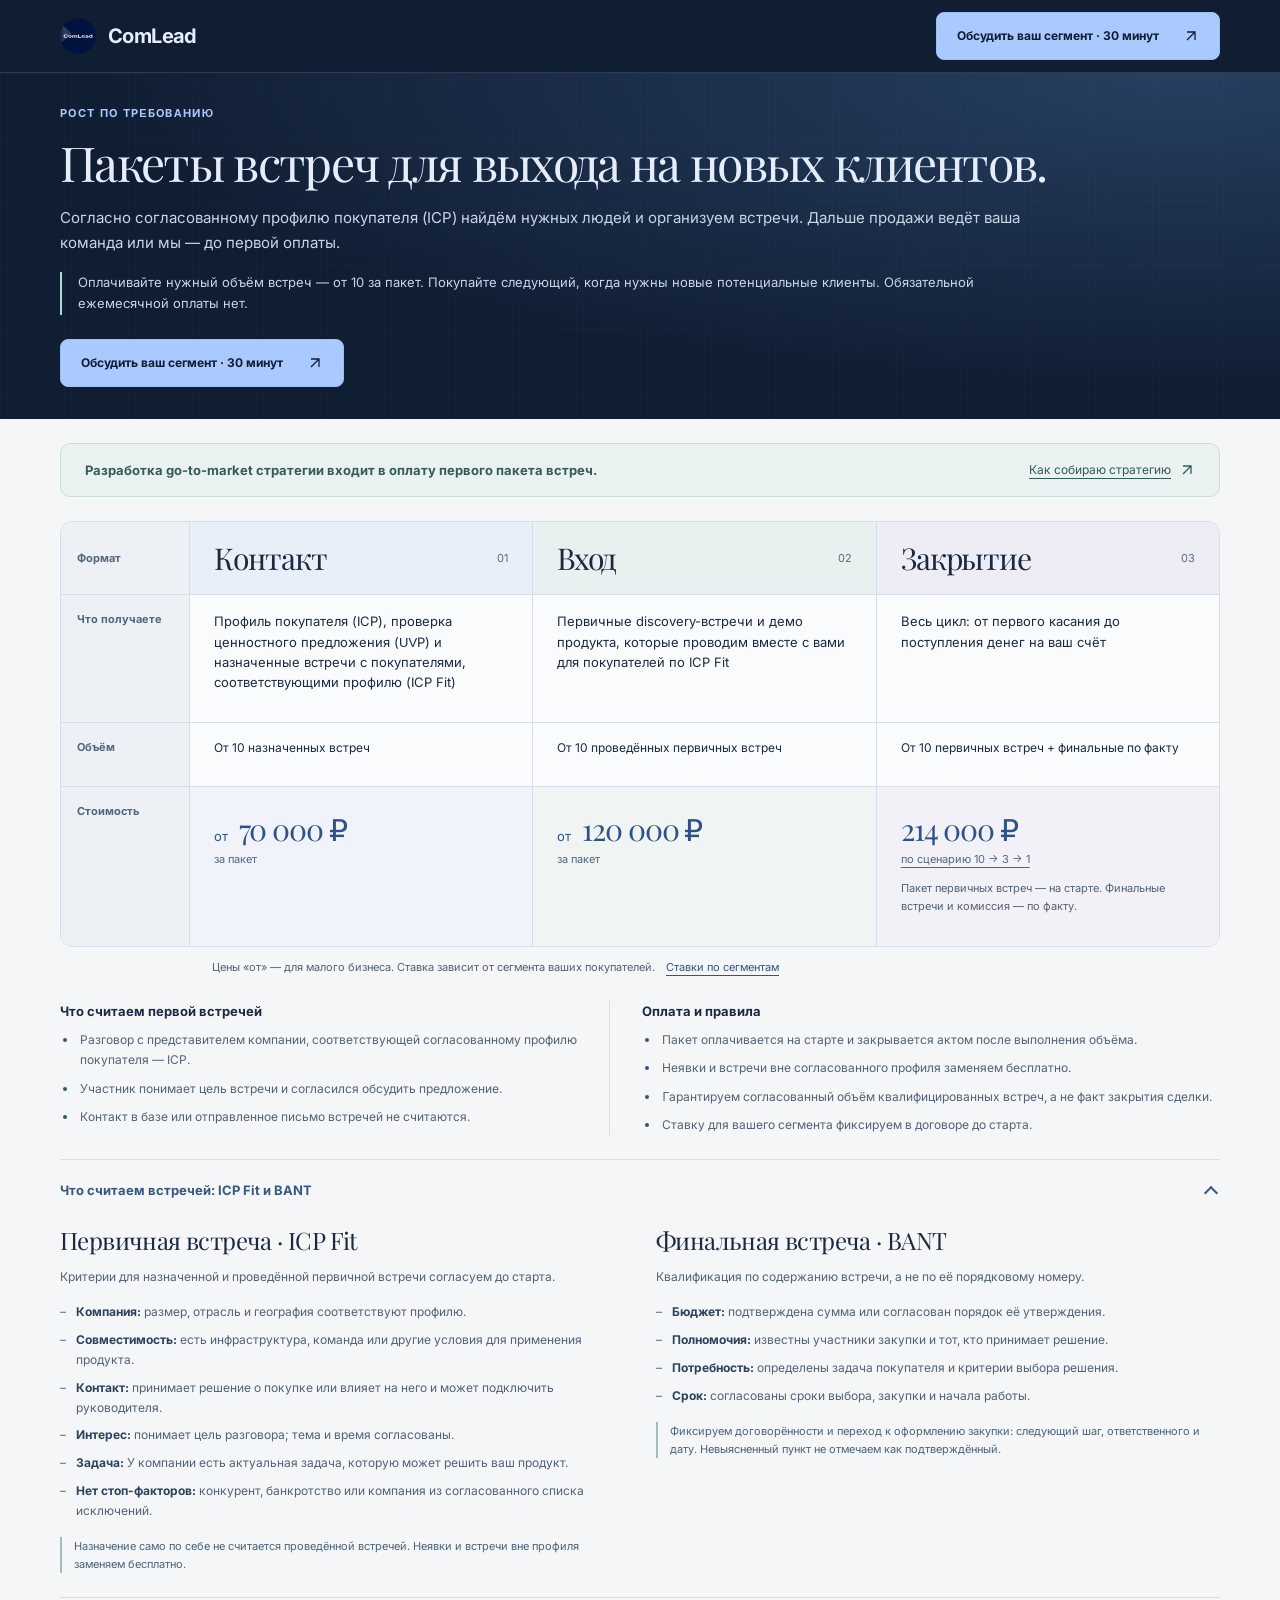
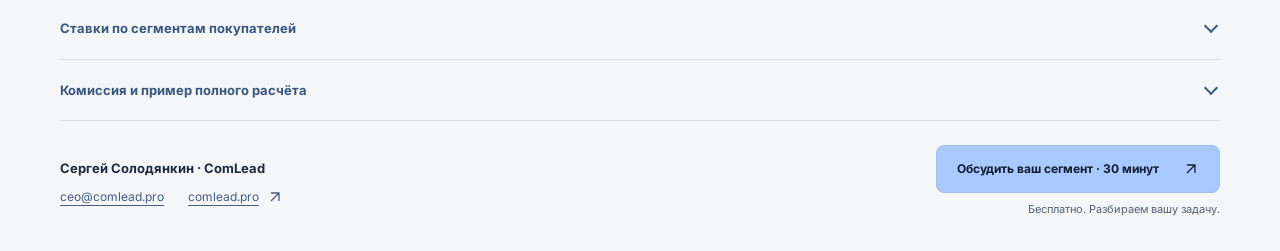
==== Onepager.html @ ab3772bb "Add files via upload" ====
<!doctype html>
<html lang="ru">
<head>
  <meta charset="utf-8">
  <meta name="viewport" content="width=device-width, initial-scale=1">
  <meta name="theme-color" content="#101e33">
  <meta name="description" content="ComLead: пакеты встреч для выхода на новых клиентов. Go-to-market стратегия входит в первый пакет. Контакт, Вход и Закрытие: состав, стоимость и правила работы.">
  <title>ComLead — пакеты встреч для выхода на новых клиентов</title>
  <style>
    @font-face {
  font-family: 'Inter';
  font-style: normal;
  font-weight: 400;
  font-display: swap;
  src: url([data-uri]) format('woff');
}
@font-face {
  font-family: 'Inter';
  font-style: normal;
  font-weight: 700;
  font-display: swap;
  src: url([data-uri]) format('woff');
}
@font-face {
  font-family: 'Playfair Display';
  font-style: normal;
  font-weight: 400;
  font-display: swap;
  src: url([data-uri]) format('woff');
}

    :root {
      --navy: #101e33;
      --ink: #1b2a40;
      --muted: #536276;
      --blue: #aac9ff;
      --accent: #3559a3;
      --teal: #a4dcd2;
      --paper: #f4f6f8;
      --surface: #fafbfd;
      --line: #d5dee9;
      --header-h: 72px;
      --space-1: 4px;
      --space-2: 8px;
      --space-3: 16px;
      --space-4: 24px;
      --space-5: 32px;
      --space-6: 48px;
      --sans: Inter, Arial, sans-serif;
      --serif: 'Playfair Display', Georgia, serif;
    }

    * { box-sizing: border-box; }
    html { scroll-behavior: smooth; }
    body {
      margin: 0;
      background: var(--paper);
      color: var(--ink);
      font: 14px/1.6 var(--sans);
      -webkit-font-smoothing: antialiased;
    }
    h1, h2, h3, p, dl, dd { margin: 0; }
    a { color: inherit; text-underline-offset: 4px; }
    strong { font-weight: 700; }
    img, svg { display: block; max-width: 100%; }
    button, a, summary { -webkit-tap-highlight-color: transparent; }
    [id] { scroll-margin-top: calc(var(--header-h) + var(--space-3)); }
    :is(a, button, summary, [tabindex]):focus-visible {
      outline: 3px solid #5c94ec;
      outline-offset: 5px;
    }
    .wrap { width: min(1160px, calc(100% - 80px)); margin-inline: auto; }
    .sr-only {
      position: absolute;
      width: 1px;
      height: 1px;
      margin: -1px;
      padding: 0;
      overflow: hidden;
      clip: rect(0, 0, 0, 0);
      white-space: nowrap;
      border: 0;
    }
    .skip {
      position: fixed;
      top: 12px;
      left: 12px;
      z-index: 100;
      padding: 12px 16px;
      background: white;
      color: var(--navy);
      transform: translateY(-180%);
    }
    .skip:focus { transform: none; }
    .eyebrow { font-size: 11px; font-weight: 700; letter-spacing: .12em; text-transform: uppercase; }
    .nowrap { white-space: nowrap; }
    .arrow { width: 16px; height: 16px; flex: none; }
    .button {
      display: inline-flex;
      align-items: center;
      justify-content: space-between;
      gap: 24px;
      min-height: 48px;
      padding: 12px 20px;
      background: var(--blue);
      color: var(--navy);
      border: 1px solid #9ebeed;
      border-radius: 8px;
      text-decoration: none;
      font-size: 12px;
      line-height: 1.5;
      font-weight: 700;
      transition: background .2s;
    }
    .button:hover { background: #c5daff; }
    .site-header {
      position: sticky;
      top: 0;
      z-index: 30;
      background: var(--navy);
      border-bottom: 1px solid #ffffff20;
      color: #e5edfb;
    }
    .topbar { min-height: var(--header-h); display: flex; align-items: center; justify-content: space-between; gap: 24px; }
    .brand { display: inline-flex; align-items: center; gap: 12px; text-decoration: none; font-size: 20px; font-weight: 700; letter-spacing: -.03em; }
    .brand img { width: 36px; height: 36px; border-radius: 50%; }
    .header-mobile-link { display: none; }
    .hero {
      position: relative;
      isolation: isolate;
      overflow: hidden;
      padding: 32px 0;
      background: radial-gradient(ellipse at 92% 0, #273f61 0, transparent 65%), var(--navy);
      color: #e5edfb;
    }
    .hero::before {
      content: '';
      position: absolute;
      inset: 0;
      z-index: -1;
      background-image: linear-gradient(#ffffff04 1px, transparent 1px), linear-gradient(90deg, #ffffff04 1px, transparent 1px);
      background-size: 64px 64px;
      pointer-events: none;
    }
    .hero .eyebrow { color: var(--blue); margin-bottom: 12px; }
    h1 { font: 400 clamp(28px, 4vw, 48px)/1.16 var(--serif); letter-spacing: -.035em; }
    .hero-lead { max-width: 1000px; margin-top: 16px; color: #c8d5e8; font-size: 15px; line-height: 1.65; }
    .hero-terms { max-width: 1000px; margin-top: 16px; padding-left: 16px; border-left: 2px solid var(--teal); color: #c8d5e8; font-size: 13px; line-height: 1.65; }
    .hero-actions { margin-top: 24px; }
    main { padding-top: 24px; }
    .strategy-strip {
      display: flex;
      justify-content: space-between;
      align-items: center;
      gap: 16px 24px;
      padding: 16px 24px;
      background: #e9f2f0;
      border: 1px solid #ccdedb;
      border-radius: 10px;
      color: #345b58;
    }
    .strategy-strip p { font-size: 13px; }
    .strategy-link { display: inline-flex; align-items: center; gap: 8px; font-size: 12px; white-space: nowrap; }
    .comparison {
      display: grid;
      grid-template-columns: 128px repeat(3, minmax(0, 1fr));
      margin-top: 24px;
      border: 1px solid var(--line);
      border-radius: 12px;
      overflow: hidden;
      background: var(--surface);
    }
    .labels, .plan { display: grid; grid-template-rows: 72px auto; min-width: 0; }
    .labels { background: #edf1f6; grid-template-rows: 72px 128px 64px 160px; }
    .label-cell { display: flex; align-items: flex-start; padding: 16px; font-size: 11px; font-weight: 700; color: #53667e; }
    .label-cell:first-child { align-items: center; }
    .label-cell + .label-cell { border-top: 1px solid var(--line); }
    .plan { border-left: 1px solid var(--line); }
    .plan-head { display: flex; align-items: center; justify-content: space-between; gap: 12px; padding: 16px 24px; background: #e9eff8; }
    .plan-entry .plan-head { background: #e9f1f0; }
    .plan-close .plan-head { background: #eeecf5; }
    .plan-head h2 { font: 400 30px/1.2 var(--serif); letter-spacing: -.035em; }
    .plan-number { font-size: 11px; color: #586b85; }
    .plan-fields { display: grid; grid-template-rows: 128px 64px 160px; }
    .plan-field { padding: 16px 24px; border-top: 1px solid var(--line); font-size: 13px; line-height: 1.55; }
    .field-label { position: absolute; width: 1px; height: 1px; overflow: hidden; clip: rect(0, 0, 0, 0); }
    .volume { font-size: 12px; }
    .plan-price { display: flex; flex-direction: column; justify-content: flex-start; padding-top: 24px; background: #f0f4fa; }
    .plan-entry .plan-price { background: #f0f5f4; }
    .plan-close .plan-price { background: #f3f1f8; }
    .price { display: inline-flex; align-items: baseline; gap: .35em; white-space: nowrap; font: 400 30px/1.2 var(--serif); font-variant-numeric: tabular-nums; letter-spacing: -.035em; color: #2f5286; }
    .price__from { font: 400 13px/1.5 var(--sans); letter-spacing: 0; }
    .price-caption { display: block; font-size: 11px; color: #53667e; margin-top: 4px; }
    .price-terms { margin-top: 12px; font-size: 11px; line-height: 1.55; color: var(--muted); }
    .cost-formula { font-size: 12px; line-height: 1.6; }
    .cost-formula strong { color: #344f78; white-space: nowrap; }
    .price-note { margin: 12px 0 0 152px; font-size: 11px; color: var(--muted); }
    .price-note a { display: inline-block; margin-left: 8px; color: #35557f; }
    .rules { display: grid; grid-template-columns: 1fr 1.18fr; gap: 32px; margin-block: 24px; }
    .rules h2 { font-size: 13px; font-weight: 700; margin-bottom: 8px; }
    .rules p { font-size: 12px; line-height: 1.7; color: var(--muted); }
    .rules ul { margin: 0; padding-left: 18px; list-style-type: disc; }
    .rules li { padding-left: 2px; font-size: 12px; line-height: 1.7; color: var(--muted); }
    .rules li + li { margin-top: 8px; }
    .rules li::marker { color: #35557f; }
    .rules strong { font-weight: 400; color: #283e59; }
    .rules article + article { padding-left: 32px; border-left: 1px solid var(--line); }
    .detail-group { border-top: 1px solid var(--line); }
    .details { border-bottom: 1px solid var(--line); }
    .details > summary { list-style: none; display: flex; justify-content: space-between; align-items: center; gap: 24px; padding: 20px 0; cursor: pointer; font-size: 13px; font-weight: 700; color: #36577f; }
    .details > summary::-webkit-details-marker { display: none; }
    .chevron { width: 10px; height: 10px; margin: 0 4px 5px; border-right: 2px solid currentColor; border-bottom: 2px solid currentColor; transform: rotate(45deg); flex: none; transition: transform .2s; }
    .details[open] .chevron { transform: rotate(225deg); margin-bottom: -5px; }
    .details-body { padding: 4px 0 24px; }
    .criteria { display: grid; grid-template-columns: 1fr 1fr; gap: 32px; }
    .detail-title { font: 400 24px/1.25 var(--serif); letter-spacing: -.025em; margin-bottom: 12px; }
    .detail-sub { font-size: 12px; color: var(--muted); margin-bottom: 16px; }
    .criteria ul { margin: 0; padding: 0; list-style: none; }
    .criteria li { position: relative; padding-left: 16px; margin-top: 8px; font-size: 12px; line-height: 1.65; color: var(--muted); }
    .criteria li::before { content: '–'; position: absolute; left: 0; color: #526c8c; }
    .criteria li strong { color: #2c425e; }
    .criteria-note { border-left: 2px solid #9dbfbb; padding-left: 12px; margin-top: 16px; font-size: 11px; line-height: 1.65; color: #4b637a; }
    .rates-wrap { overflow: hidden; border: 1px solid var(--line); border-radius: 10px; }
    .rates { border-collapse: collapse; width: 100%; text-align: left; font-size: 13px; font-variant-numeric: tabular-nums; }
    .rates th, .rates td { padding: 16px; border-bottom: 1px solid var(--line); }
    .rates thead th { background: #eaf0f7; color: #405b7b; font-size: 12px; }
    .rates th[scope="row"] { font-weight: 700; }
    .rates td, .rates thead th:not(:first-child) { text-align: right; white-space: nowrap; }
    .rates tr:last-child :is(th, td) { border-bottom: 0; }
    .rates tbody tr:nth-child(even) { background: #edf2f7; }
    .rates small { display: block; font-size: 11px; color: var(--muted); font-weight: 400; margin-top: 4px; }
    .rate-label { display: none; }
    .billing-note { max-width: 88ch; font-size: 12px; color: var(--muted); margin-top: 16px; }
    .billing-note p + p { margin-top: 8px; }
    .commission-copy { font-size: 13px; color: var(--muted); max-width: 78ch; }
    .commission-copy p + p { margin-top: 8px; }
    .calculation { max-width: 800px; margin-top: 24px; padding: 24px; border: 1px solid var(--line); border-radius: 12px; background: #eaf0f7; }
    .calculation h3 { font-size: 13px; font-weight: 700; }
    .scenario-flow { margin-top: 12px; font: 400 30px/1.3 var(--serif); letter-spacing: .02em; color: #35557f; font-variant-numeric: tabular-nums; }
    .scenario-description { font-size: 11px; color: #53667e; margin-top: 4px; }
    .calc { border-collapse: collapse; width: 100%; margin-top: 16px; font-size: 13px; font-variant-numeric: tabular-nums; }
    .calc th, .calc td { padding: 12px 0; border-bottom: 1px solid #cdd8e7; }
    .calc th { text-align: left; font-weight: 400; }
    .calc td { text-align: right; padding-left: 16px; white-space: nowrap; }
    .calc tfoot :is(th, td) { border-bottom: 0; border-top: 2px solid #aebfd5; padding-top: 16px; font-weight: 700; color: #2e4f7a; }
    .calc tfoot td { font-family: var(--serif); font-size: 26px; font-weight: 400; }
    .scenario-note { margin-top: 12px; font-size: 11px; color: #53667e; }
    .scenario-summary { margin-top: 20px; padding-top: 16px; border-top: 2px solid #aebfd5; }
    .scenario-summary h4 { margin: 0 0 16px; font-size: 11px; font-weight: 700; text-transform: uppercase; letter-spacing: .08em; color: #53667e; }
    .scenario-totals { display: grid; grid-template-columns: 1fr 1fr; gap: 24px; }
    .scenario-metric dt { font-size: 12px; color: #344f6d; }
    .scenario-metric dd { margin-top: 8px; font: 400 36px/1.2 var(--serif); font-variant-numeric: tabular-nums; letter-spacing: -.025em; white-space: nowrap; color: #2e4f7a; }
    .scenario-metric--revenue dd { color: #2d6260; }
    .contact { display: flex; justify-content: space-between; align-items: center; gap: 24px; margin-top: 24px; padding-bottom: 32px; }
    .contact-person { font-size: 13px; }
    .contact-person strong { display: block; margin-bottom: 8px; }
    .contact-links { display: flex; flex-wrap: wrap; gap: 8px 24px; font-size: 12px; color: #445f80; }
    .contact-links a { display: inline-flex; align-items: center; gap: 8px; }
    .contact-note { font-size: 11px; color: var(--muted); margin-top: 8px; text-align: right; }
    .sticky-cta { display: none; }

    @media (min-width: 1500px) {
      .wrap { width: min(1240px, calc(100% - 96px)); }
      h1 { font-size: 52px; }
      .hero-lead { font-size: 16px; }
      .plan-field { font-size: 14px; }
      .volume, .cost-formula { font-size: 13px; }
      .rules p, .rules li, .criteria li { font-size: 13px; }
    }
    @media (max-width: 1050px) {
      .wrap { width: calc(100% - 48px); }
      .comparison { grid-template-columns: 104px repeat(3, minmax(0, 1fr)); }
      .labels { grid-template-rows: 72px 160px 80px 176px; }
      .plan-fields { grid-template-rows: 160px 80px 176px; }
      .plan-field, .plan-head { padding-inline: 16px; }
      .price { font-size: 27px; }
      .price-note { margin-left: 120px; }
      .strategy-strip { padding-inline: 16px; }
    }
    @media (min-width: 768px) and (max-width: 850px) {
      .labels { grid-template-rows: 72px 192px 80px 184px; }
      .plan-fields { grid-template-rows: 192px 80px 184px; }
    }
    @media (max-width: 767px) {
      :root { --header-h: 64px; }
      body { padding-bottom: calc(88px + env(safe-area-inset-bottom)); }
      .wrap { width: calc(100% - 32px); }
      .header-cta { display: none; }
      .header-mobile-link { display: inline-block; font-size: 12px; color: #d8e5fa; }
      .brand { font-size: 18px; gap: 8px; }
      .brand img { width: 32px; height: 32px; }
      .hero { padding-block: 24px; }
      .hero .eyebrow { font-size: 10px; }
      h1 { font-size: clamp(28px, 6vw, 42px); }
      .hero-lead { font-size: 14px; line-height: 1.65; }
      .button { padding: 12px 16px; gap: 16px; font-size: 12px; }
      .hero-actions .button { width: 100%; max-width: 360px; }
      main { padding-top: 16px; }
      .strategy-strip { display: block; padding: 16px; }
      .strategy-strip p { font-size: 13px; }
      .strategy-link { margin-top: 8px; }
      .comparison { grid-template-columns: 1fr; gap: 16px; margin-top: 16px; border: 0; overflow: visible; background: transparent; }
      .labels { display: none; }
      .plan { display: block; border: 1px solid var(--line); border-radius: 12px; overflow: hidden; background: var(--surface); }
      .plan-head { padding: 16px 20px; }
      .plan-head h2 { font-size: 30px; }
      .plan-fields { display: block; }
      .plan-field { padding: 16px 20px; font-size: 14px; }
      .field-label { position: static; width: auto; height: auto; overflow: visible; clip: auto; display: block; margin-bottom: 8px; font-size: 10px; font-weight: 700; text-transform: uppercase; letter-spacing: .1em; color: #53667e; }
      .volume { display: grid; grid-template-columns: auto 1fr; align-items: baseline; gap: 16px; font-size: 13px; }
      .volume .field-label { margin: 0; }
      .volume dd { text-align: right; }
      .price { font-size: 34px; }
      .price-caption { font-size: 12px; }
      .price-terms { font-size: 12px; }
      .cost-formula { font-size: 14px; }
      .price-note { margin: 12px 0 0; font-size: 11px; }
      .price-note a { margin: 4px 0 0; }
      .rules { grid-template-columns: 1fr; gap: 24px; }
      .rules article + article { padding: 0; border: 0; }
      .rules p, .rules li { font-size: 13px; }
      .details > summary { padding-block: 20px; font-size: 13px; gap: 16px; }
      .criteria { grid-template-columns: 1fr; gap: 24px; }
      .criteria li { font-size: 13px; }
      .criteria-note { font-size: 12px; }
      .rates-wrap { border: 0; border-radius: 0; overflow: visible; }
      .rates, .rates tbody { display: block; }
      .rates thead { position: absolute; width: 1px; height: 1px; overflow: hidden; clip: rect(0, 0, 0, 0); }
      .rates tbody { display: grid; gap: 16px; }
      .rates tbody tr { display: block; border: 1px solid var(--line); border-radius: 10px; overflow: hidden; background: var(--surface); }
      .rates th[scope="row"] { display: block; text-align: left; padding: 16px; background: #eaf0f7; }
      .rates td { display: flex; justify-content: space-between; align-items: baseline; gap: 16px; padding: 12px 16px; text-align: right; }
      .rates tbody tr:nth-child(even) { background: var(--surface); }
      .rates tbody tr :is(th, td) { border-bottom: 1px solid var(--line); }
      .rates tbody tr td:last-child { border-bottom: 0; }
      .rate-label { display: inline; color: #53667e; font-size: 12px; white-space: normal; text-align: left; }
      .billing-note, .commission-copy { font-size: 13px; }
      .calculation { padding: 16px; margin-top: 16px; }
      .calc { font-size: 11px; }
      .calc td { padding-left: 8px; }
      .calc tfoot td { font-size: 22px; }
      .calc tfoot th { font-size: 11px; }
      .scenario-totals { gap: 16px; }
      .scenario-metric dd { font-size: 30px; }
      .contact { flex-direction: column-reverse; align-items: stretch; gap: 24px; margin-top: 24px; padding-bottom: 24px; }
      .contact .button { width: 100%; }
      .contact-note { text-align: left; }
      .sticky-cta { display: block; position: fixed; left: 0; right: 0; bottom: 0; z-index: 40; padding: 12px 16px calc(12px + env(safe-area-inset-bottom)); background: #f4f6f8; border-top: 1px solid var(--line); box-shadow: 0 -4px 20px #101e3310; }
      .sticky-cta .button { width: 100%; min-height: 48px; }
    }
    @media (max-width: 480px) {
      .scenario-totals { grid-template-columns: 1fr; }
      .scenario-metric { display: flex; justify-content: space-between; align-items: center; gap: 16px; }
      .scenario-metric dt { max-width: 130px; font-size: 11px; }
      .scenario-metric dd { margin-top: 0; font-size: 28px; }
    }
    @media (prefers-reduced-motion: reduce) {
      html { scroll-behavior: auto; }
      *, *::before, *::after { transition: none !important; animation: none !important; }
    }

    @page { size: A4; margin: 12mm; }
    @media print {
      :root { --header-h: 0px; }
      html, body { background: white; color: #111; }
      body { padding: 0; font-size: 10pt; print-color-adjust: exact; -webkit-print-color-adjust: exact; }
      .wrap { width: 100%; }
      .site-header, .sticky-cta, .skip, .hero-actions, .chevron { display: none !important; }
      .hero { padding: 0 0 16px; background: white; color: #111; }
      .hero::before { display: none; }
      .hero .eyebrow { color: #35557f; font-size: 8pt; margin-bottom: 8px; }
      h1 { font-size: 26pt; }
      .hero-lead { font-size: 10pt; line-height: 1.5; color: #333; margin-top: 12px; }
      .hero-terms { font-size: 9pt; color: #333; margin-top: 12px; }
      main { padding-top: 0; }
      .strategy-strip { display: block; padding: 12px 16px; }
      .strategy-strip p { font-size: 10pt; }
      .strategy-link { margin-top: 4px; font-size: 8pt; white-space: normal; }
      .comparison { grid-template-columns: 80px repeat(3, minmax(0, 1fr)); gap: 0; border: 1px solid var(--line); border-radius: 8px; overflow: hidden; margin-top: 16px; }
      .labels { display: grid; grid-template-rows: 54px 160px 64px 144px; }
      .label-cell { padding: 12px 8px; font-size: 8pt; }
      .plan { display: grid; grid-template-rows: 54px auto; border: 0; border-left: 1px solid var(--line); border-radius: 0; }
      .plan-head { padding: 12px; }
      .plan-head h2 { font-size: 20pt; }
      .plan-number { font-size: 8pt; }
      .plan-fields { display: grid; grid-template-rows: 160px 64px 144px; }
      .plan-field { display: block; padding: 12px; font-size: 9pt; line-height: 1.5; }
      .field-label { position: absolute; width: 1px; height: 1px; clip: rect(0, 0, 0, 0); overflow: hidden; }
      .volume { font-size: 8pt; }
      .volume dd { text-align: left; }
      .price { font-size: 23pt; gap: .2em; }
      .price__from { font-size: 9pt; }
      .price-caption { font-size: 8pt; }
      .price-terms { font-size: 8pt; margin-top: 8px; }
      .cost-formula { font-size: 8pt; }
      .price-note { font-size: 8pt; margin: 8px 0 0; }
      .price-note a { display: none; }
      .rules { display: grid; grid-template-columns: 1fr 1.18fr; gap: 24px; margin-block: 20px; }
      .rules h2 { font-size: 10pt; }
      .rules p, .rules li { font-size: 9pt; line-height: 1.5; }
      .rules li + li { margin-top: 4px; }
      .rules article + article { padding-left: 24px; border-left: 1px solid var(--line); }
      .detail-group { break-before: page; border-top: 0; }
      .details { border-bottom: 1px solid var(--line); break-inside: avoid; }
      .details > summary { display: block; padding: 12px 0; font-size: 11pt; color: #111; }
      details > *:not(summary) { display: block !important; }
      details::details-content { content-visibility: visible !important; }
      .details-body { padding: 0 0 12px; }
      .criteria { display: grid; grid-template-columns: 1fr 1fr; gap: 24px; }
      .detail-title { font-size: 16pt; margin-bottom: 8px; }
      .detail-sub { font-size: 8pt; margin-bottom: 8px; }
      .criteria li { font-size: 8pt; line-height: 1.5; margin-top: 4px; }
      .criteria-note { font-size: 8pt; line-height: 1.5; margin-top: 8px; }
      .rates-wrap { border: 1px solid var(--line); border-radius: 0; }
      .rates { display: table; font-size: 9pt; }
      .rates thead { display: table-header-group; position: static; width: auto; height: auto; overflow: visible; clip: auto; }
      .rates tbody { display: table-row-group; }
      .rates tbody tr { display: table-row; border: 0; }
      .rates th, .rates td, .rates th[scope="row"] { display: table-cell; padding: 8px; border-bottom: 1px solid var(--line); }
      .rates thead th { font-size: 8pt; }
      .rates small { font-size: 8pt; margin-top: 0; }
      .rates tbody tr td:last-child { border-bottom: 1px solid var(--line); }
      .rate-label { display: none; }
      .billing-note { font-size: 8pt; line-height: 1.5; margin-top: 8px; }
      .commission-copy { font-size: 9pt; line-height: 1.5; }
      .calculation { margin-top: 12px; padding: 12px 16px; max-width: none; }
      .calculation h3 { font-size: 9pt; }
      .scenario-flow { font-size: 19pt; margin-top: 8px; }
      .scenario-description, .scenario-note { font-size: 8pt; }
      .calc { margin-top: 8px; font-size: 9pt; }
      .calc th, .calc td { padding-block: 6px; }
      .calc tfoot th { font-size: 9pt; }
      .calc tfoot td { font-size: 19pt; }
      .calc tfoot :is(th, td) { padding-top: 8px; }
      .scenario-note { margin-top: 8px; }
      .scenario-summary { margin-top: 12px; padding-top: 12px; }
      .scenario-summary h4 { margin-bottom: 12px; font-size: 8pt; }
      .scenario-totals { display: grid; grid-template-columns: 1fr 1fr; gap: 24px; }
      .scenario-metric { display: block; }
      .scenario-metric dt { font-size: 9pt; max-width: none; }
      .scenario-metric dd { margin-top: 4px; font-size: 23pt; }
      .contact { display: flex; flex-direction: row; align-items: center; gap: 24px; margin-top: 16px; padding-bottom: 0; }
      .contact-person, .contact-links { font-size: 8pt; }
      .contact-links { gap: 4px 12px; }
      .contact .button { display: block; width: auto; padding: 0; border: 0; background: transparent; font-size: 9pt; }
      .contact-note { font-size: 8pt; text-align: left; }
      a[target="_blank"]::after { content: ' (' attr(href) ')'; font: 400 8pt/1.4 var(--sans); overflow-wrap: anywhere; }
      .external-icon { display: none; }
      .plan, .strategy-strip, .rules, .criteria, .rates tr, .calculation, .contact { break-inside: avoid; }
    }
  </style>
</head>
<body id="top">
  <a class="skip" href="#formats">К форматам работы</a>
  <header class="site-header">
    <div class="wrap topbar">
      <a class="brand" href="#top" aria-label="ComLead — в начало страницы">
        <img src="[data-uri]" width="36" height="36" alt="">
        ComLead
      </a>
      <a class="button header-cta" href="https://calink.ru/ComLead/30min" target="_blank" rel="noopener noreferrer">
        Обсудить ваш сегмент · 30&nbsp;минут
        <svg class="arrow external-icon" viewBox="0 0 20 20" fill="none" stroke="currentColor" stroke-width="1.6" aria-hidden="true" focusable="false"><path d="M5 15 15 5M5 5h10v10"/></svg>
        <span class="sr-only">, откроется в новой вкладке</span>
      </a>
      <a class="header-mobile-link" href="#formats">Форматы</a>
    </div>
  </header>

  <section class="hero" aria-labelledby="page-title">
    <div class="wrap">
      <p class="eyebrow">Рост по требованию</p>
      <h1 id="page-title">Пакеты встреч для выхода <span class="nowrap">на новых клиентов.</span></h1>
      <p class="hero-lead">Согласно согласованному профилю покупателя (ICP) найдём нужных людей и организуем встречи. Дальше продажи ведёт ваша команда или мы — до первой оплаты.</p>
      <p class="hero-terms">Оплачивайте нужный объём встреч — от 10 за пакет. Покупайте следующий, когда нужны новые потенциальные клиенты. Обязательной ежемесячной оплаты нет.</p>
      <div class="hero-actions">
        <a class="button" href="https://calink.ru/ComLead/30min" target="_blank" rel="noopener noreferrer">
          Обсудить ваш сегмент · 30&nbsp;минут
          <svg class="arrow external-icon" viewBox="0 0 20 20" fill="none" stroke="currentColor" stroke-width="1.6" aria-hidden="true" focusable="false"><path d="M5 15 15 5M5 5h10v10"/></svg>
          <span class="sr-only">, откроется в новой вкладке</span>
        </a>
      </div>
    </div>
  </section>

  <main class="wrap">
    <aside class="strategy-strip" aria-label="Стратегия включена">
      <p><strong>Разработка go-to-market стратегии входит в оплату первого пакета встреч.</strong></p>
      <a class="strategy-link" href="https://comlead.pro/#strategy-method" target="_blank" rel="noopener noreferrer">
        Как собираю стратегию
        <svg class="arrow external-icon" viewBox="0 0 20 20" fill="none" stroke="currentColor" stroke-width="1.6" aria-hidden="true" focusable="false"><path d="M5 15 15 5M5 5h10v10"/></svg>
        <span class="sr-only">, откроется в новой вкладке</span>
      </a>
    </aside>

    <section class="comparison" id="formats" tabindex="-1" aria-label="Сравнение форматов работы">
      <div class="labels" aria-hidden="true">
        <div class="label-cell">Формат</div>
        <div class="label-cell">Что получаете</div>
        <div class="label-cell">Объём</div>
        <div class="label-cell">Стоимость</div>
      </div>
      <article class="plan" aria-labelledby="contact-plan">
        <div class="plan-head"><h2 id="contact-plan">Контакт</h2> <span class="plan-number" aria-hidden="true">01</span></div>
        <dl class="plan-fields">
          <div class="plan-field"><dt class="field-label">Что получаете</dt> <dd>Профиль покупателя (ICP), проверка ценностного предложения (UVP) и назначенные встречи с покупателями, соответствующими профилю (ICP Fit)</dd></div>
          <div class="plan-field volume"><dt class="field-label">Объём</dt> <dd>От 10&nbsp;назначенных встреч</dd></div>
          <div class="plan-field plan-price"><dt class="field-label">Стоимость</dt> <dd><span class="price"><span class="price__from">от</span> <span>70&nbsp;000&nbsp;₽</span></span> <span class="price-caption">за пакет</span></dd></div>
        </dl>
      </article>
      <article class="plan plan-entry" aria-labelledby="entry-plan">
        <div class="plan-head"><h2 id="entry-plan">Вход</h2> <span class="plan-number" aria-hidden="true">02</span></div>
        <dl class="plan-fields">
          <div class="plan-field"><dt class="field-label">Что получаете</dt> <dd>Первичные discovery-встречи и демо продукта, которые проводим вместе с вами для покупателей по ICP Fit</dd></div>
          <div class="plan-field volume"><dt class="field-label">Объём</dt> <dd>От 10&nbsp;проведённых первичных встреч</dd></div>
          <div class="plan-field plan-price"><dt class="field-label">Стоимость</dt> <dd><span class="price"><span class="price__from">от</span> <span>120&nbsp;000&nbsp;₽</span></span> <span class="price-caption">за пакет</span></dd></div>
        </dl>
      </article>
      <article class="plan plan-close" aria-labelledby="close-plan">
        <div class="plan-head"><h2 id="close-plan">Закрытие</h2> <span class="plan-number" aria-hidden="true">03</span></div>
        <dl class="plan-fields">
          <div class="plan-field"><dt class="field-label">Что получаете</dt> <dd>Весь цикл: от первого касания до поступления денег на ваш счёт</dd></div>
          <div class="plan-field volume"><dt class="field-label">Объём</dt> <dd>От 10&nbsp;первичных встреч + финальные по факту</dd></div>
          <div class="plan-field plan-price"><dt class="field-label">Стоимость</dt> <dd><span class="price">214&nbsp;000&nbsp;₽</span> <a class="price-caption" href="#commission">по сценарию 10 → 3 → 1</a><p class="price-terms">Пакет первичных встреч — на старте. Финальные встречи и комиссия — по факту.</p></dd></div>
        </dl>
      </article>
    </section>
    <p class="price-note">Цены «от» — для малого бизнеса. Ставка зависит от сегмента ваших покупателей. <a href="#rates">Ставки по сегментам</a></p>

    <div class="rules">
      <article>
        <h2>Что считаем первой встречей</h2>
        <ul>
          <li>Разговор с представителем компании, соответствующей согласованному профилю покупателя — ICP.</li>
          <li>Участник понимает цель встречи и согласился обсудить предложение.</li>
          <li>Контакт в базе или отправленное письмо встречей не считаются.</li>
        </ul>
      </article>
      <article>
        <h2>Оплата и правила</h2>
        <ul>
          <li>Пакет оплачивается на старте и закрывается актом после выполнения объёма.</li>
          <li>Неявки и встречи вне согласованного профиля заменяем бесплатно.</li>
          <li>Гарантируем согласованный объём квалифицированных встреч, а не факт закрытия сделки.</li>
          <li>Ставку для вашего сегмента фиксируем в договоре до старта.</li>
        </ul>
      </article>
    </div>

    <div class="detail-group">
      <details class="details" id="criteria" open>
        <summary>Что считаем встречей: ICP Fit и BANT <span class="chevron" aria-hidden="true"></span></summary>
        <div class="details-body">
          <div class="criteria">
            <section aria-labelledby="icp-heading">
              <h2 class="detail-title" id="icp-heading">Первичная встреча · ICP Fit</h2>
              <p class="detail-sub">Критерии для назначенной и проведённой первичной встречи согласуем до старта.</p>
              <ul>
                <li><strong>Компания:</strong> размер, отрасль и география соответствуют профилю.</li>
                <li><strong>Совместимость:</strong> есть инфраструктура, команда или другие условия для применения продукта.</li>
                <li><strong>Контакт:</strong> принимает решение о покупке или влияет на него и может подключить руководителя.</li>
                <li><strong>Интерес:</strong> понимает цель разговора; тема и время согласованы.</li>
                <li><strong>Задача:</strong> У компании есть актуальная задача, которую может решить ваш продукт.</li>
                <li><strong>Нет стоп-факторов:</strong> конкурент, банкротство или компания из согласованного списка исключений.</li>
              </ul>
              <p class="criteria-note">Назначение само по себе не считается проведённой встречей. Неявки и встречи вне профиля заменяем бесплатно.</p>
            </section>
            <section aria-labelledby="bant-heading">
              <h2 class="detail-title" id="bant-heading">Финальная встреча · BANT</h2>
              <p class="detail-sub">Квалификация по содержанию встречи, а не по её порядковому номеру.</p>
              <ul>
                <li><strong>Бюджет:</strong> подтверждена сумма или согласован порядок её утверждения.</li>
                <li><strong>Полномочия:</strong> известны участники закупки и тот, кто принимает решение.</li>
                <li><strong>Потребность:</strong> определены задача покупателя и критерии выбора решения.</li>
                <li><strong>Срок:</strong> согласованы сроки выбора, закупки и начала работы.</li>
              </ul>
              <p class="criteria-note">Фиксируем договорённости и переход к оформлению закупки: следующий шаг, ответственного и дату. Невыясненный пункт не отмечаем как подтверждённый.</p>
            </section>
          </div>
        </div>
      </details>

      <details class="details" id="rates">
        <summary>Ставки по сегментам покупателей <span class="chevron" aria-hidden="true"></span></summary>
        <div class="details-body">
          <p class="detail-sub">Сегмент — годовая выручка компаний, которым вы продаёте. Все ставки указаны за одну встречу.</p>
          <div class="rates-wrap">
            <table class="rates">
              <caption class="sr-only">Стоимость одной встречи по сегментам покупателей</caption>
              <thead><tr><th scope="col">Кому продаёте</th><th scope="col">Назначенная</th><th scope="col">Проведённая</th><th scope="col">Финальная · BANT</th></tr></thead>
              <tbody>
                <tr><th scope="row">Малый бизнес <small>До 300&nbsp;млн&nbsp;₽</small></th><td><span class="rate-label" aria-hidden="true">Назначенная</span> <span>7&nbsp;000&nbsp;₽</span></td><td><span class="rate-label" aria-hidden="true">Проведённая</span> <span>12&nbsp;000&nbsp;₽</span></td><td><span class="rate-label" aria-hidden="true">Финальная · BANT</span> <span>18&nbsp;000&nbsp;₽</span></td></tr>
                <tr><th scope="row">Средний бизнес <small>300&nbsp;млн – 3&nbsp;млрд&nbsp;₽</small></th><td><span class="rate-label" aria-hidden="true">Назначенная</span> <span>10&nbsp;000&nbsp;₽</span></td><td><span class="rate-label" aria-hidden="true">Проведённая</span> <span>17&nbsp;000&nbsp;₽</span></td><td><span class="rate-label" aria-hidden="true">Финальная · BANT</span> <span>27&nbsp;000&nbsp;₽</span></td></tr>
                <tr><th scope="row">Крупный бизнес <small>3–30&nbsp;млрд&nbsp;₽</small></th><td><span class="rate-label" aria-hidden="true">Назначенная</span> <span>14&nbsp;000&nbsp;₽</span></td><td><span class="rate-label" aria-hidden="true">Проведённая</span> <span>24&nbsp;000&nbsp;₽</span></td><td><span class="rate-label" aria-hidden="true">Финальная · BANT</span> <span>41&nbsp;000&nbsp;₽</span></td></tr>
                <tr><th scope="row">Enterprise <small>От 30&nbsp;млрд&nbsp;₽ / РБК-500</small></th><td><span class="rate-label" aria-hidden="true">Назначенная</span> <span>20&nbsp;000&nbsp;₽</span></td><td><span class="rate-label" aria-hidden="true">Проведённая</span> <span>34&nbsp;000&nbsp;₽</span></td><td><span class="rate-label" aria-hidden="true">Финальная · BANT</span> <span>61&nbsp;000&nbsp;₽</span></td></tr>
              </tbody>
            </table>
          </div>
          <div class="billing-note">
            <p>Назначение уже включено в стоимость проведённой первичной встречи — эти ставки не складываются. Объём покупаете пакетами по 10&nbsp;встреч: 10, 20, 30…</p>
            <p>В формате «Закрытие» первичные встречи оплачиваете пакетом на старте. Финальные встречи и комиссию — отдельно, по факту.</p>
          </div>
        </div>
      </details>

      <details class="details" id="commission">
        <summary>Комиссия и пример полного расчёта <span class="chevron" aria-hidden="true"></span></summary>
        <div class="details-body">
          <div class="commission-copy">
            <p><strong>Комиссия — только с первой оплаты.</strong> 40&nbsp;000&nbsp;₽ с одной первой оплаты или 1,5% от неё, если эта сумма выше. Повторные платежи не входят в расчёт комиссии.</p>
            <p>Например, с первого чека 500&nbsp;000&nbsp;₽ комиссия — 40&nbsp;000&nbsp;₽; с чека 3&nbsp;000&nbsp;000&nbsp;₽ — 45&nbsp;000&nbsp;₽.</p>
          </div>
          <section class="calculation" aria-labelledby="calculation-title">
            <h3 id="calculation-title">Пример полного цикла для малого бизнеса</h3>
            <p class="scenario-description">Первый чек — 500&nbsp;000&nbsp;₽</p>
            <p class="scenario-flow" aria-label="10 первичных встреч, 3 финальные встречи, 1 оплата">10 → 3 → 1</p>
            <p class="scenario-description">Первичные → финальные → оплата</p>
            <table class="calc">
              <caption class="sr-only">Расчёт расходов по сценарию 10 → 3 → 1</caption>
              <thead class="sr-only"><tr><th scope="col">Этап</th><th scope="col">Количество и ставка</th><th scope="col">Расходы на ComLead</th></tr></thead>
              <tbody>
                <tr><th scope="row">Первичные</th><td>10 × 12&nbsp;000&nbsp;₽</td><td>120&nbsp;000&nbsp;₽</td></tr>
                <tr><th scope="row">Финальные</th><td>3 × 18&nbsp;000&nbsp;₽</td><td>54&nbsp;000&nbsp;₽</td></tr>
                <tr><th scope="row">Комиссия</th><td>1 первая оплата</td><td>40&nbsp;000&nbsp;₽</td></tr>
              </tbody>
            </table>
            <section class="scenario-summary" aria-labelledby="scenario-summary-title">
              <h4 id="scenario-summary-title">Итого по сценарию</h4>
              <dl class="scenario-totals">
                <div class="scenario-metric scenario-metric--revenue"><dt>Получено от покупателя</dt><dd>500&nbsp;000&nbsp;₽</dd></div>
                <div class="scenario-metric"><dt>Потрачено на ComLead</dt><dd>214&nbsp;000&nbsp;₽</dd></div>
              </dl>
            </section>
            <p class="scenario-note">Пример расчёта. Фактический итог зависит от числа встреч и оплат.</p>
          </section>
        </div>
      </details>
    </div>

    <footer class="contact">
      <div class="contact-person">
        <strong>Сергей Солодянкин · ComLead</strong>
        <div class="contact-links">
          <a href="mailto:ceo@comlead.pro">ceo@comlead.pro</a>
          <a href="https://comlead.pro" target="_blank" rel="noopener noreferrer">comlead.pro <svg class="arrow external-icon" viewBox="0 0 20 20" fill="none" stroke="currentColor" stroke-width="1.6" aria-hidden="true" focusable="false"><path d="M5 15 15 5M5 5h10v10"/></svg> <span class="sr-only">, откроется в новой вкладке</span></a>
        </div>
      </div>
      <div>
        <a class="button" href="https://calink.ru/ComLead/30min" target="_blank" rel="noopener noreferrer">
          Обсудить ваш сегмент · 30&nbsp;минут
          <svg class="arrow external-icon" viewBox="0 0 20 20" fill="none" stroke="currentColor" stroke-width="1.6" aria-hidden="true" focusable="false"><path d="M5 15 15 5M5 5h10v10"/></svg>
          <span class="sr-only">, откроется в новой вкладке</span>
        </a>
        <p class="contact-note">Бесплатно. Разбираем вашу задачу.</p>
      </div>
    </footer>
  </main>

  <div class="sticky-cta">
    <a class="button" href="https://calink.ru/ComLead/30min" target="_blank" rel="noopener noreferrer">
      Обсудить ваш сегмент · 30&nbsp;минут
      <svg class="arrow external-icon" viewBox="0 0 20 20" fill="none" stroke="currentColor" stroke-width="1.6" aria-hidden="true" focusable="false"><path d="M5 15 15 5M5 5h10v10"/></svg>
      <span class="sr-only">, откроется в новой вкладке</span>
    </a>
  </div>

  <script>
    const detailsSections = Array.from(document.querySelectorAll('details'));
    let detailsBeforePrint = null;

    function expandAnchorTarget() {
      const targetId = window.location.hash.slice(1);
      const target = document.getElementById(targetId);
      if (!target) return;

      const details = target.closest('details');
      if (details) details.open = true;

      // Wait for disclosure layout before aligning the destination below the header.
      requestAnimationFrame(() => target.scrollIntoView({ block: 'start' }));
    }

    document.querySelectorAll('a[href^="#"]').forEach(link => {
      link.addEventListener('click', () => {
        const target = document.getElementById(link.hash.slice(1));
        const details = target?.closest('details');
        if (details) details.open = true;
        if (window.location.hash === link.hash) expandAnchorTarget();
      });
    });
    window.addEventListener('hashchange', expandAnchorTarget);
    expandAnchorTarget();

    window.addEventListener('beforeprint', () => {
      if (detailsBeforePrint === null) {
        detailsBeforePrint = detailsSections.map(section => section.open);
      }
      detailsSections.forEach(section => { section.open = true; });
    });

    window.addEventListener('afterprint', () => {
      if (detailsBeforePrint === null) return;
      detailsSections.forEach((section, index) => {
        section.open = detailsBeforePrint[index];
      });
      detailsBeforePrint = null;
    });

    document.querySelector('.skip').addEventListener('click', () => {
      document.getElementById('formats').focus({ preventScroll: true });
    });
  </script>
</body>
</html>
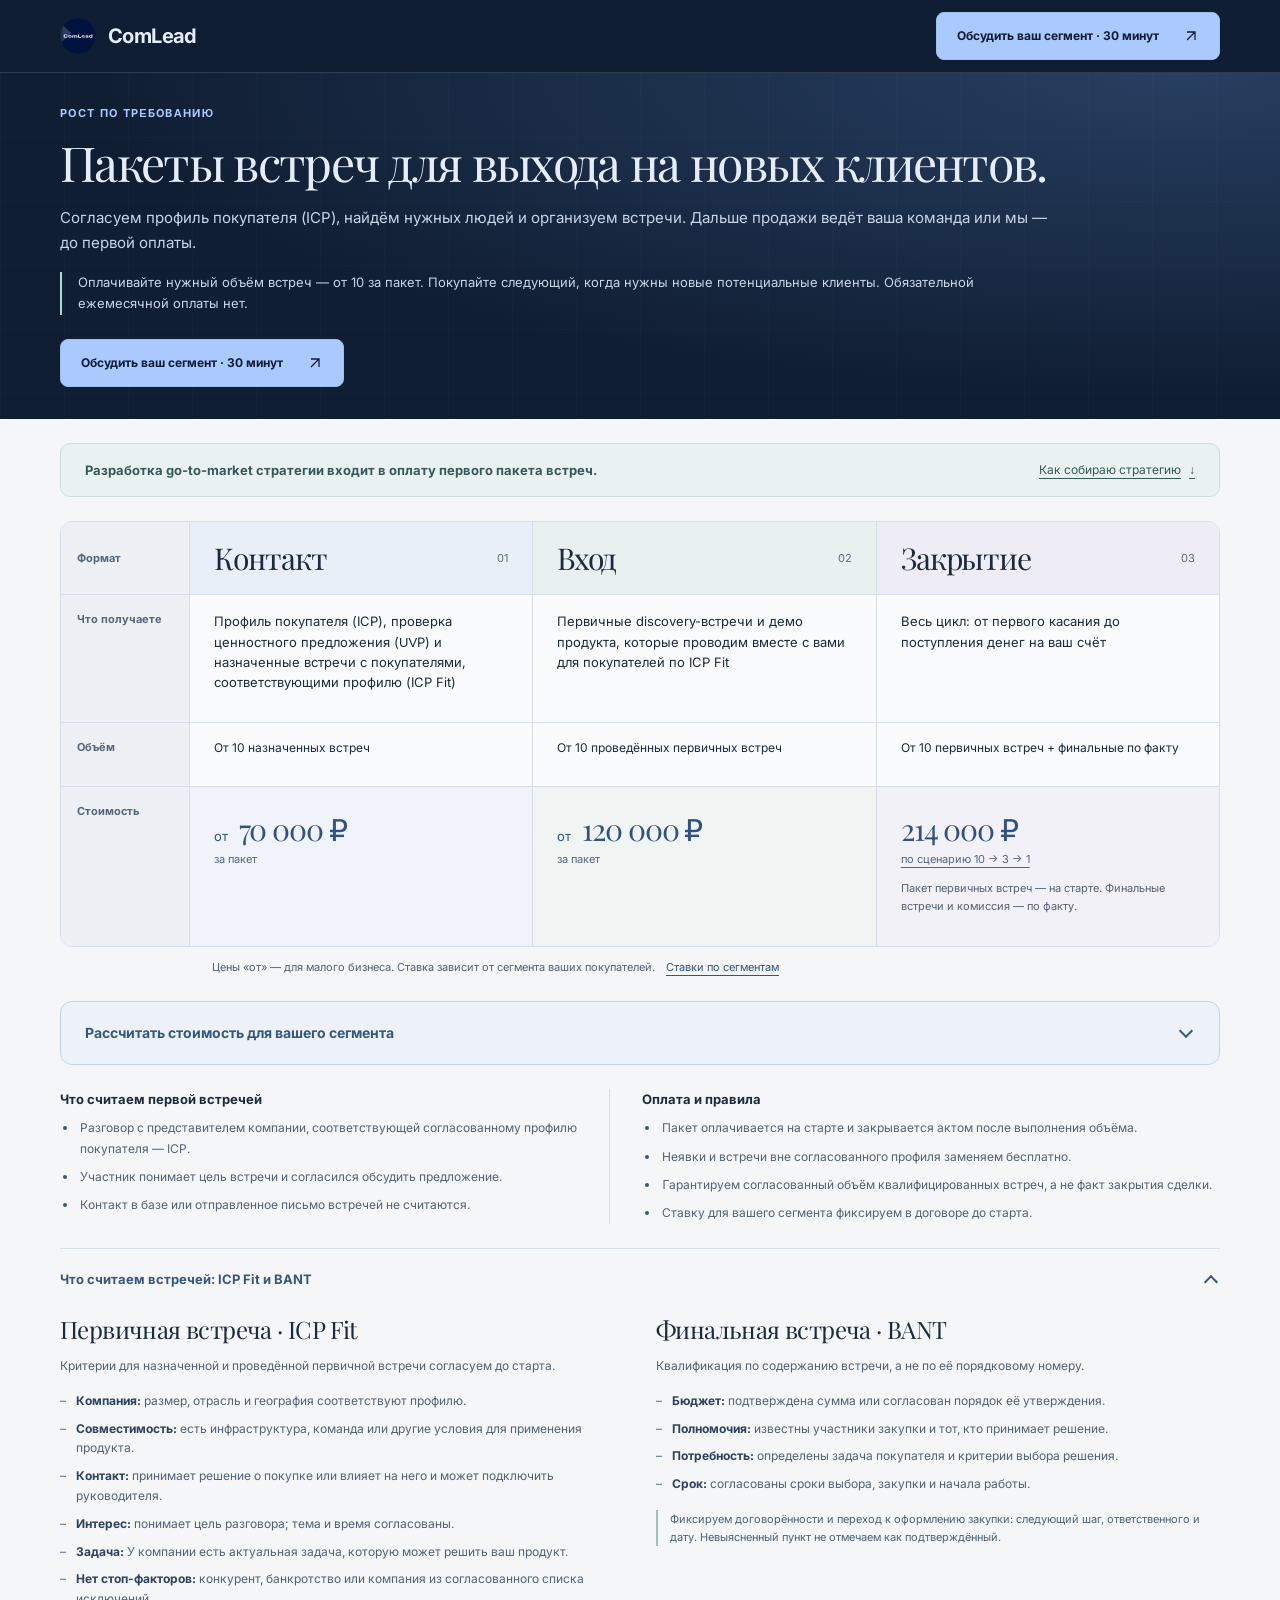
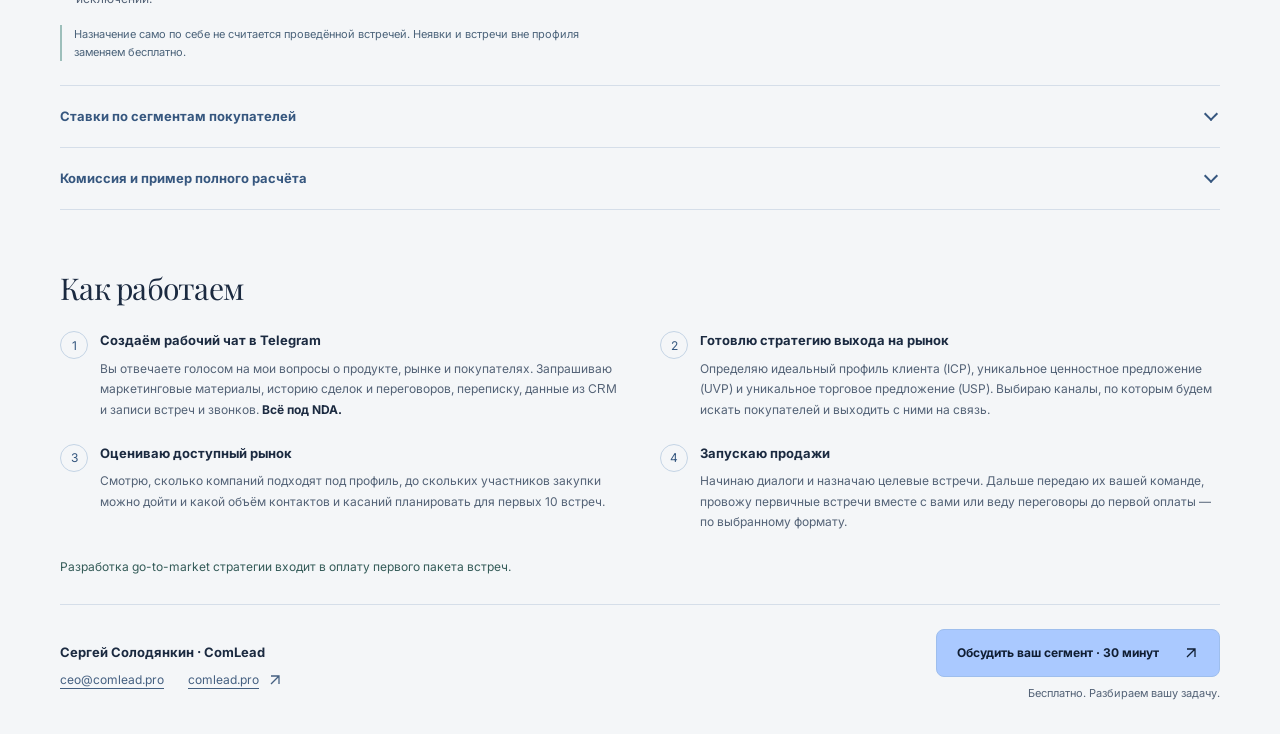
==== commit 4e4e7d13: "Add files via upload" ====
--- a/Onepager.html
+++ b/Onepager.html
@@ -448,6 +448,158 @@
       .external-icon { display: none; }
       .plan, .strategy-strip, .rules, .criteria, .rates tr, .calculation, .contact { break-inside: avoid; }
     }
+    .economics {
+      margin-top: 24px;
+      border: 1px solid #c3d3e5;
+      border-radius: 12px;
+      background: #edf2f8;
+      overflow: hidden;
+    }
+    .economics > summary { padding: 20px 24px; font-size: 14px; }
+    .economics[open] > summary { border-bottom: 1px solid var(--line); }
+    .economics-body { padding: 24px; }
+    .economics-inputs { display: grid; grid-template-columns: 1fr 1.5fr .8fr; gap: 20px; }
+    .economics-money { display: grid; grid-template-columns: 1fr 1fr; gap: 20px; margin-top: 20px; }
+    .economics-form label { display: block; min-width: 0; font-size: 12px; color: #344f6d; }
+    .economics-form :is(input, select) {
+      display: block;
+      width: 100%;
+      min-width: 0;
+      height: 48px;
+      margin-top: 8px;
+      padding: 10px 12px;
+      border: 1px solid #aebfd5;
+      border-radius: 8px;
+      background: white;
+      color: var(--ink);
+      font: 400 14px/1.5 var(--sans);
+      font-variant-numeric: tabular-nums;
+    }
+    .economics-form :is(input, select):focus-visible { outline: 3px solid #5c94ec; outline-offset: 2px; }
+    .economics-form input[aria-invalid="true"] { border-color: #a23d33; }
+    .economics-form small { display: block; margin-top: 6px; font-size: 11px; line-height: 1.5; color: var(--muted); }
+    .economics-form .calc-warning { color: #865014; }
+    .scenario-controls { margin-top: 20px; }
+    #scenario-control-label { font-size: 12px; color: #344f6d; }
+    .scenario-switch { display: flex; flex-wrap: wrap; gap: 8px; margin-top: 8px; }
+    .scenario-switch button { min-height: 40px; padding: 9px 16px; border: 1px solid #b7c7db; border-radius: 7px; background: transparent; color: #344f6d; font: 400 12px/1.5 var(--sans); cursor: pointer; }
+    .scenario-switch button[aria-pressed="true"] { background: #35577f; border-color: #35577f; color: white; }
+    #scenario-explanation { margin-top: 8px; color: var(--muted); font-size: 11px; }
+    .calc-error { margin-top: 16px; padding: 12px 16px; background: #f9eae7; border-radius: 8px; color: #8b3028; font-size: 13px; }
+    .funnel-heading { display: flex; justify-content: space-between; align-items: center; gap: 16px; margin: 28px 0 16px; }
+    .funnel-heading h2 { font: 400 26px/1.25 var(--serif); }
+    .funnel-heading p { margin-top: 6px; font-size: 12px; color: var(--muted); }
+    .funnel-summary { font: 400 24px/1.3 var(--serif); color: #35577f; white-space: nowrap; font-variant-numeric: tabular-nums; }
+    .funnel-table { border-top: 1px solid var(--line); }
+    .funnel-head, .funnel-row { display: grid; grid-template-columns: 144px minmax(0, 1fr) 150px 170px; gap: 16px; }
+    .funnel-head { padding: 12px 0; font-size: 10px; color: #53667e; }
+    .funnel-head > :first-child { text-align: center; }
+    .funnel-head > :nth-child(n+3) { text-align: right; }
+    .funnel-row { align-items: center; min-height: 128px; border-bottom: 1px solid var(--line); padding: 12px 0; }
+    .funnel-volume { align-self: stretch; display: flex; flex-direction: column; align-items: center; justify-content: center; gap: 6px; }
+    .funnel-volume > small { font-size: 11px; color: #53667e; }
+    .funnel-shape { display: flex; flex-direction: column; align-items: center; justify-content: center; width: 100%; height: 80px; color: white; background: #365c8c; clip-path: polygon(0 0, 100% 0, 88% 100%, 12% 100%); }
+    .funnel-shape strong { font: 400 28px/1.15 var(--serif); font-variant-numeric: tabular-nums; }
+    .funnel-shape > span { font-size: 11px; }
+    .shape-final { width: 76%; background: #507977; }
+    .shape-paid { width: 56%; background: #6d628f; }
+    .funnel-stage, .funnel-rate, .funnel-cost { min-width: 0; }
+    .funnel-stage > strong { display: block; font-size: 13px; line-height: 1.5; }
+    .funnel-stage > span { display: block; margin-top: 6px; color: var(--muted); font-size: 11px; }
+    .funnel-rate, .funnel-cost { text-align: right; }
+    .funnel-rate > strong, .funnel-cost > strong { font: 400 23px/1.25 var(--serif); color: #35577f; font-variant-numeric: tabular-nums; overflow-wrap: anywhere; }
+    .funnel-rate > span { display: block; margin-top: 4px; font-size: 11px; color: var(--muted); }
+    .funnel-rate .mobile-metric-label, .mobile-metric-label { display: none; }
+    .forecast { margin-top: 24px; padding: 24px; border: 1px solid var(--line); border-radius: 10px; background: var(--surface); }
+    .forecast h3 { margin-bottom: 8px; font-size: 11px; text-transform: uppercase; letter-spacing: .08em; color: #53667e; }
+    .forecast-row { display: flex; justify-content: space-between; align-items: center; gap: 24px; padding: 16px 0; }
+    .forecast-row + .forecast-row { border-top: 1px solid var(--line); }
+    .forecast-row dt { max-width: 58%; font-size: 13px; font-weight: 700; }
+    .forecast-row small { display: block; margin-top: 5px; font-size: 11px; font-weight: 400; color: var(--muted); }
+    .forecast-row dd { text-align: right; font: 400 32px/1.2 var(--serif); font-variant-numeric: tabular-nums; color: #2d6260; overflow-wrap: anywhere; }
+    .forecast-expenses dd { color: #35577f; }
+    .forecast-net { border-top: 2px solid #b8cdca !important; }
+    .forecast-row .is-negative { color: #a23d33; }
+    .forecast-share { display: flex; justify-content: space-between; gap: 16px; padding-top: 12px; border-top: 1px solid var(--line); color: var(--muted); font-size: 12px; }
+    .forecast-share strong { color: #344f6d; }
+    .payment-summary { margin-top: 16px; padding-left: 16px; border-left: 2px solid #8eaeab; color: #344f6d; font-size: 12px; }
+    .payment-summary p + p { margin-top: 4px; }
+    .economics-note { margin-top: 12px; font-size: 11px; color: var(--muted); line-height: 1.6; max-width: 100ch; }
+    .workflow { margin-top: 32px; padding: 28px 0; border-bottom: 1px solid var(--line); }
+    .workflow > h2 { font: 400 30px/1.25 var(--serif); letter-spacing: -.025em; }
+    .workflow-steps { display: grid; grid-template-columns: 1fr 1fr; column-gap: 40px; row-gap: 24px; margin: 24px 0 0; padding: 0; list-style: none; counter-reset: workflow; }
+    .workflow-steps li { position: relative; padding-left: 40px; counter-increment: workflow; }
+    .workflow-steps li::before { content: counter(workflow); position: absolute; left: 0; top: 0; display: grid; place-items: center; width: 26px; height: 26px; border: 1px solid #c4d4e5; border-radius: 50%; color: #35577f; font-size: 12px; }
+    .workflow-steps h3 { font-size: 13px; line-height: 1.5; margin-bottom: 8px; }
+    .workflow-steps p { font-size: 12px; line-height: 1.7; color: var(--muted); }
+    .workflow-steps strong { color: var(--ink); }
+    .workflow-included { margin-top: 24px; color: #345b58; font-size: 12px; }
+    [hidden] { display: none !important; }
+
+    @media (max-width: 1050px) {
+      .economics-inputs { grid-template-columns: 1fr 1.5fr; }
+      .economics-inputs > label:last-child { grid-column: 1 / -1; max-width: 240px; }
+      .funnel-head, .funnel-row { grid-template-columns: 120px minmax(0, 1fr) 120px 140px; gap: 12px; }
+    }
+    @media (max-width: 767px) {
+      .economics > summary { padding: 20px 16px; font-size: 13px; }
+      .economics-body { padding: 16px; }
+      .economics-inputs, .economics-money { grid-template-columns: 1fr; gap: 16px; }
+      .economics-inputs > label:last-child { max-width: none; }
+      .economics-form :is(input, select) { font-size: 16px; }
+      .scenario-switch { display: grid; grid-template-columns: 1fr; }
+      .scenario-switch button { text-align: left; min-height: 44px; }
+      .funnel-heading { align-items: flex-start; flex-direction: column; gap: 8px; }
+      .funnel-heading h2 { font-size: 24px; }
+      .funnel-summary { font-size: 22px; }
+      .funnel-head { position: absolute; width: 1px; height: 1px; overflow: hidden; clip: rect(0, 0, 0, 0); }
+      .funnel-row { grid-template-columns: 72px minmax(0, 1fr) minmax(0, 1fr); gap: 12px; padding: 16px 0; }
+      .funnel-volume { grid-row: 1 / 3; }
+      .funnel-stage { grid-column: 2 / 4; }
+      .funnel-stage > strong { font-size: 12px; }
+      .funnel-shape { height: 72px; }
+      .funnel-shape strong { font-size: 23px; }
+      .shape-final { width: 88%; }
+      .shape-paid { width: 76%; }
+      .funnel-shape > span { font-size: 9px; }
+      .funnel-rate, .funnel-cost { align-self: start; }
+      .funnel-rate { text-align: left; }
+      .funnel-rate > strong, .funnel-cost > strong { font-size: 18px; }
+      .funnel-rate > span { font-size: 10px; }
+      .funnel-rate .mobile-metric-label, .mobile-metric-label { display: block; margin: 0 0 4px; font-size: 9px; color: #53667e; }
+      .forecast { padding: 16px; }
+      .forecast-row { display: block; padding-block: 16px; }
+      .forecast-row dt { max-width: none; font-size: 12px; }
+      .forecast-row dd { margin-top: 8px; font-size: 30px; text-align: left; }
+      .forecast-share { font-size: 11px; }
+      .workflow { padding-top: 24px; }
+      .workflow-steps { grid-template-columns: 1fr; gap: 24px; }
+      .workflow-steps li { padding-left: 36px; }
+      .workflow-steps p { font-size: 13px; }
+    }
+    @media print {
+      .economics { break-before: page; break-inside: auto; }
+      .economics-body { padding: 16px; }
+      .economics-inputs { grid-template-columns: 1fr 1.5fr .8fr; }
+      .economics-inputs > label:last-child { grid-column: auto; }
+      .economics-money { grid-template-columns: 1fr 1fr; }
+      .economics-form :is(input, select) { height: 36px; font-size: 9pt; }
+      .funnel-head, .funnel-row { grid-template-columns: 90px minmax(0, 1fr) 100px 120px; gap: 12px; }
+      .funnel-head { position: static; width: auto; height: auto; clip: auto; overflow: visible; font-size: 8pt; }
+      .funnel-row { min-height: 100px; break-inside: avoid; }
+      .funnel-volume { grid-row: auto; }
+      .funnel-stage { grid-column: auto; }
+      .funnel-rate, .funnel-cost { text-align: right; align-self: center; }
+      .funnel-rate .mobile-metric-label, .mobile-metric-label { display: none; }
+      .funnel-heading, .forecast { break-inside: avoid; }
+      .forecast-row { display: flex; }
+      .forecast-row dt { max-width: 58%; }
+      .forecast-row dd { margin-top: 0; font-size: 23pt; }
+      .workflow-steps { grid-template-columns: 1fr 1fr; gap: 20px; }
+      .workflow-steps li { break-inside: avoid; }
+      .workflow-steps p { font-size: 9pt; }
+    }
+
   </style>
 </head>
 <body id="top">
@@ -471,7 +623,7 @@
     <div class="wrap">
       <p class="eyebrow">Рост по требованию</p>
       <h1 id="page-title">Пакеты встреч для выхода <span class="nowrap">на новых клиентов.</span></h1>
-      <p class="hero-lead">Согласно согласованному профилю покупателя (ICP) найдём нужных людей и организуем встречи. Дальше продажи ведёт ваша команда или мы — до первой оплаты.</p>
+      <p class="hero-lead">Согласуем профиль покупателя (ICP), найдём нужных людей и организуем встречи. Дальше продажи ведёт ваша команда или мы — до первой оплаты.</p>
       <p class="hero-terms">Оплачивайте нужный объём встреч — от 10 за пакет. Покупайте следующий, когда нужны новые потенциальные клиенты. Обязательной ежемесячной оплаты нет.</p>
       <div class="hero-actions">
         <a class="button" href="https://calink.ru/ComLead/30min" target="_blank" rel="noopener noreferrer">
@@ -486,11 +638,7 @@
   <main class="wrap">
     <aside class="strategy-strip" aria-label="Стратегия включена">
       <p><strong>Разработка go-to-market стратегии входит в оплату первого пакета встреч.</strong></p>
-      <a class="strategy-link" href="https://comlead.pro/#strategy-method" target="_blank" rel="noopener noreferrer">
-        Как собираю стратегию
-        <svg class="arrow external-icon" viewBox="0 0 20 20" fill="none" stroke="currentColor" stroke-width="1.6" aria-hidden="true" focusable="false"><path d="M5 15 15 5M5 5h10v10"/></svg>
-        <span class="sr-only">, откроется в новой вкладке</span>
-      </a>
+      <a class="strategy-link" href="#workflow">Как собираю стратегию <span aria-hidden="true">↓</span></a>
     </aside>
 
     <section class="comparison" id="formats" tabindex="-1" aria-label="Сравнение форматов работы">
@@ -527,6 +675,100 @@
     </section>
     <p class="price-note">Цены «от» — для малого бизнеса. Ставка зависит от сегмента ваших покупателей. <a href="#rates">Ставки по сегментам</a></p>
 
+    <details class="details economics" id="economics">
+      <summary>Рассчитать стоимость для вашего сегмента <span class="chevron" aria-hidden="true"></span></summary>
+      <div class="economics-body">
+        <form id="economics-form" class="economics-form">
+          <div class="economics-inputs">
+            <label for="calc-format">Формат работы
+              <select id="calc-format" aria-describedby="calc-format-description">
+                <option value="appointed" selected>Контакт</option>
+                <option value="primary">Вход</option>
+                <option value="full">Закрытие</option>
+              </select>
+              <small id="calc-format-description">Назначаем встречи. Проводит ваша команда.</small>
+            </label>
+            <label for="calc-segment">Кому продаёте
+              <select id="calc-segment" aria-describedby="segment-description">
+                <option value="small" selected>Малый · до 300 млн ₽</option>
+                <option value="medium">Средний · 300 млн – 3 млрд ₽</option>
+                <option value="large">Крупный · 3–30 млрд ₽</option>
+                <option value="enterprise">Enterprise · от 30 млрд ₽ / РБК-500</option>
+              </select>
+              <small id="segment-description">Годовая выручка компаний-покупателей</small>
+            </label>
+            <label for="calc-meetings">Количество встреч
+              <input id="calc-meetings" type="number" inputmode="numeric" min="10" step="10" value="10" aria-describedby="meetings-description">
+              <small id="meetings-description">Пакетами по 10 встреч. 10, 20, 30…</small>
+            </label>
+          </div>
+          <div class="economics-money">
+            <label for="calc-check">Первый чек продажи, ₽
+              <input id="calc-check" type="text" inputmode="decimal" autocomplete="off" spellcheck="false" value="500 000" aria-describedby="check-warning">
+              <small id="check-warning" class="calc-warning" hidden></small>
+            </label>
+            <label for="calc-ltv">Годовой LTV клиента, ₽
+              <input id="calc-ltv" type="text" inputmode="decimal" autocomplete="off" spellcheck="false" value="1 000 000" aria-describedby="ltv-description ltv-warning">
+              <small id="ltv-description">Выручка с одного клиента за 12 месяцев, включая первый чек</small>
+              <small id="ltv-warning" class="calc-warning" hidden></small>
+            </label>
+          </div>
+          <div class="scenario-controls">
+            <span id="scenario-control-label">Сценарий расчёта</span>
+            <div class="scenario-switch" role="group" aria-labelledby="scenario-control-label">
+              <button type="button" id="scenario-base" aria-pressed="true">Базовый · 10 → 3 → 1</button>
+              <button type="button" id="scenario-cautious" aria-pressed="false">Осторожный · 10 → 2 → 0,5</button>
+            </div>
+            <p id="scenario-explanation">На каждые 10 встреч — 3 финальные и 1 первая оплата.</p>
+          </div>
+        </form>
+        <p id="calc-error" class="calc-error" role="alert" hidden></p>
+        <div id="economics-output">
+          <div class="funnel-heading">
+            <div><h2>Прогноз по сценарию</h2><p id="funnel-context">Сделки закрывает ваша команда</p></div>
+            <span id="funnel-summary" class="funnel-summary">10 → 3 → 1</span>
+          </div>
+          <div class="funnel-table" role="table" aria-label="Этапы воронки и расходы на ComLead">
+            <div class="funnel-head" role="row">
+              <span role="columnheader">Объём</span><span role="columnheader">Этап</span><span role="columnheader">Ставка</span><span role="columnheader">Расходы на ComLead</span>
+            </div>
+            <div class="funnel-row" role="row">
+              <div class="funnel-volume" role="cell"><div class="funnel-shape shape-first"><strong id="flow-first-count">10</strong><span id="flow-first-unit">встреч</span></div></div>
+              <div class="funnel-stage" role="cell"><strong id="flow-first-label">Назначенные встречи · ICP Fit</strong><span id="flow-first-note">Проводит ваша команда</span></div>
+              <div class="funnel-rate" role="cell"><span class="mobile-metric-label">Ставка</span><strong id="flow-first-rate">7 000 ₽</strong><span>за встречу</span></div>
+              <div class="funnel-cost" role="cell"><span class="mobile-metric-label">ComLead</span><strong id="flow-first-cost">70 000 ₽</strong></div>
+            </div>
+            <div class="funnel-row" role="row">
+              <div class="funnel-volume" role="cell"><small id="flow-final-conversion">↓ 30%</small><div class="funnel-shape shape-final"><strong id="flow-final-count">3</strong><span id="flow-final-unit">встречи</span></div></div>
+              <div class="funnel-stage" role="cell"><strong>Финальные встречи · BANT</strong><span id="flow-final-note">Ваша команда согласует бюджет и оформление закупки</span></div>
+              <div class="funnel-rate" role="cell"><span class="mobile-metric-label">Ставка</span><strong id="flow-final-rate">—</strong><span id="flow-final-rate-unit">Ваша команда</span></div>
+              <div class="funnel-cost" role="cell"><span class="mobile-metric-label">ComLead</span><strong id="flow-final-cost">—</strong></div>
+            </div>
+            <div class="funnel-row" role="row">
+              <div class="funnel-volume" role="cell"><small id="flow-paid-conversion">↓ 33,3%</small><div class="funnel-shape shape-paid"><strong id="flow-paid-count">1</strong><span id="flow-paid-unit">оплата</span></div></div>
+              <div class="funnel-stage" role="cell"><strong id="flow-paid-label">Закрытие сделок</strong><span id="flow-paid-note">До первой оплаты ведёт ваша команда</span></div>
+              <div class="funnel-rate" role="cell"><span class="mobile-metric-label">Ставка</span><strong id="flow-paid-rate">—</strong><span id="flow-paid-rate-unit">Ваша команда</span></div>
+              <div class="funnel-cost" role="cell"><span class="mobile-metric-label">ComLead</span><strong id="flow-paid-cost">—</strong></div>
+            </div>
+          </div>
+          <section class="forecast" aria-labelledby="forecast-title" aria-live="polite" aria-atomic="true">
+            <h3 id="forecast-title">Итого по прогнозу</h3>
+            <dl>
+              <div class="forecast-row"><dt>Первые оплаты<small id="first-revenue-formula">1 клиент × 500 000 ₽</small></dt><dd id="first-revenue">500 000 ₽</dd></div>
+              <div class="forecast-row forecast-expenses"><dt>Расходы на ComLead<small id="expense-description">За 10 назначенных встреч</small></dt><dd id="calc-total">70 000 ₽</dd></div>
+              <div class="forecast-row forecast-net"><dt>Выручка за 12 месяцев за вычетом расходов на ComLead<small id="year-revenue-formula">1 клиент × 1 000 000 ₽ − 70 000 ₽</small></dt><dd id="year-revenue">930 000 ₽</dd></div>
+            </dl>
+            <p class="forecast-share">Доля затрат в годовой выручке <strong id="annual-share">7%</strong></p>
+          </section>
+          <div class="payment-summary"><p id="budget-timing">На старте — 70 000 ₽ за 10 встреч.</p><p><strong>Разработка стратегии — 0 ₽.</strong> Входит в оплату первого пакета встреч.</p></div>
+          <p class="economics-note">Расчёт по сценарию. Фактическое число сделок и сроки оплаты зависят от продаж. Финальные встречи проходят с частью тех же покупателей.</p>
+          <p class="economics-note">Годовая выручка уже включает первые оплаты. Расходы вашей команды, себестоимость продукта и остальные расходы в расчёт не входят.</p>
+        </div>
+        <noscript><p class="calc-error">Включите JavaScript для пересчёта. Ниже показан пример для формата «Контакт» на 10 встреч в малом сегменте.</p></noscript>
+      </div>
+    </details>
+
+
     <div class="rules">
       <article>
         <h2>Что считаем первой встречей</h2>
@@ -637,6 +879,30 @@
       </details>
     </div>
 
+    <section class="workflow" id="workflow" aria-labelledby="workflow-title">
+      <h2 id="workflow-title">Как работаем</h2>
+      <ol class="workflow-steps">
+        <li>
+          <h3>Создаём рабочий чат в Telegram</h3>
+          <p>Вы отвечаете голосом на мои вопросы о продукте, рынке и покупателях. Запрашиваю маркетинговые материалы, историю сделок и переговоров, переписку, данные из CRM и записи встреч и звонков. <strong>Всё под NDA.</strong></p>
+        </li>
+        <li>
+          <h3>Готовлю стратегию выхода на рынок</h3>
+          <p>Определяю идеальный профиль клиента (ICP), уникальное ценностное предложение (UVP) и уникальное торговое предложение (USP). Выбираю каналы, по которым будем искать покупателей и выходить с ними на связь.</p>
+        </li>
+        <li>
+          <h3>Оцениваю доступный рынок</h3>
+          <p>Смотрю, сколько компаний подходят под профиль, до скольких участников закупки можно дойти и какой объём контактов и касаний планировать для первых 10 встреч.</p>
+        </li>
+        <li>
+          <h3>Запускаю продажи</h3>
+          <p>Начинаю диалоги и назначаю целевые встречи. Дальше передаю их вашей команде, провожу первичные встречи вместе с вами или веду переговоры до первой оплаты — по выбранному формату.</p>
+        </li>
+      </ol>
+      <p class="workflow-included">Разработка go-to-market стратегии входит в оплату первого пакета встреч.</p>
+    </section>
+
+
     <footer class="contact">
       <div class="contact-person">
         <strong>Сергей Солодянкин · ComLead</strong>
@@ -709,6 +975,159 @@
     document.querySelector('.skip').addEventListener('click', () => {
       document.getElementById('formats').focus({ preventScroll: true });
     });
+
+(() => {
+  'use strict';
+  const byId = id => document.getElementById(id);
+  const rates = {
+    small: { appointed: 7000, primary: 12000, final: 18000, minLtv: 1000000, minCheck: 100000 },
+    medium: { appointed: 10000, primary: 17000, final: 27000, minLtv: 1500000, minCheck: 100000 },
+    large: { appointed: 14000, primary: 24000, final: 41000, minLtv: 2000000, minCheck: 100000 },
+    enterprise: { appointed: 20000, primary: 34000, final: 61000, minLtv: 3000000, minCheck: 500000 }
+  };
+  const rub = value => new Intl.NumberFormat('ru-RU', { maximumFractionDigits: 0 }).format(value) + ' ₽';
+  const percent = value => new Intl.NumberFormat('ru-RU', { maximumFractionDigits: 1 }).format(value) + '%';
+  const set = (id, value) => { byId(id).textContent = value; };
+  const num = id => {
+    const value = byId(id).value.replace(/\s/g, '').replace(',', '.');
+    return /^-?(?:\d+(?:\.\d*)?|\.\d+)$/.test(value) ? Number(value) : NaN;
+  };
+  const moneyInputs = [byId('calc-check'), byId('calc-ltv')];
+  function formatMoneyInput(input) {
+    const value = input.value;
+    const raw = value.replace(/\s/g, '');
+    if (!/^-?\d*(?:[.,]\d*)?$/.test(raw)) return;
+    const caret = input.selectionStart;
+    const significantBefore = value.slice(0, caret ?? value.length).replace(/\s/g, '').length;
+    const [integer, fraction] = raw.replace('.', ',').split(',');
+    const formatted = integer.replace(/\B(?=(\d{3})+(?!\d))/g, ' ') + (fraction === undefined ? '' : ',' + fraction);
+    if (formatted === value) return;
+    input.value = formatted;
+    if (document.activeElement !== input || caret === null) return;
+    let position = 0, seen = 0;
+    while (position < formatted.length && seen < significantBefore) {
+      if (!/\s/.test(formatted[position])) seen++;
+      position++;
+    }
+    input.setSelectionRange(position, position);
+  }
+  moneyInputs.forEach(input => {
+    input.addEventListener('beforeinput', event => {
+      const start = input.selectionStart, end = input.selectionEnd;
+      if (start === null || start !== end) return;
+      if (event.inputType === 'deleteContentBackward' && start > 1 && input.value[start - 1] === ' ') input.setSelectionRange(start - 2, start);
+      if (event.inputType === 'deleteContentForward' && input.value[start] === ' ') input.setSelectionRange(start, start + 2);
+    });
+    input.addEventListener('input', () => formatMoneyInput(input));
+    formatMoneyInput(input);
+  });
+  const commissionAmount = check => Math.max(40000, check * 0.015);
+  const count = value => new Intl.NumberFormat('ru-RU', { maximumFractionDigits: 2 }).format(value);
+  const word = (number, forms) => forms[number % 100 >= 11 && number % 100 <= 14 ? 2 : number % 10 === 1 ? 0 : number % 10 >= 2 && number % 10 <= 4 ? 1 : 2];
+  const formatDescriptions = {
+    appointed: 'Назначаем встречи. Проводит ваша команда.',
+    primary: 'Назначаем и проводим первичные встречи вместе с вами.',
+    full: 'Ведём весь цикл до первой оплаты.'
+  };
+  let scenario = 'base';
+
+  function calculate() {
+    const format = byId('calc-format').value;
+    const full = format === 'full';
+    const rate = rates[byId('calc-segment').value];
+    const meetings = num('calc-meetings');
+    const check = num('calc-check');
+    const ltv = num('calc-ltv');
+    const checkValid = Number.isFinite(check) && check > 0;
+    const ltvValid = Number.isFinite(ltv) && ltv > 0 && (!checkValid || ltv >= check);
+    const meetingsValid = Number.isSafeInteger(meetings) && meetings >= 10 && meetings % 10 === 0;
+    set('calc-format-description', formatDescriptions[format] || 'Выберите формат.');
+    byId('calc-meetings').setAttribute('aria-invalid', String(!meetingsValid));
+    byId('calc-check').setAttribute('aria-invalid', String(!checkValid));
+    byId('calc-ltv').setAttribute('aria-invalid', String(!ltvValid));
+
+    const warnings = {
+      'check-warning': rate && checkValid && check < rate.minCheck ? 'Ниже ориентира для выбранного сегмента — ' + rub(rate.minCheck) + '. Обсудим экономику и формат.' : '',
+      'ltv-warning': checkValid && ltv > 0 && ltv < check ? 'Годовой LTV включает первый чек и не может быть меньше него.' : rate && ltvValid && ltv < rate.minLtv ? 'Ниже целевого LTV для выбранного сегмента — ' + rub(rate.minLtv) + ' за год. Обсудим экономику.' : ''
+    };
+    for (const [id, message] of Object.entries(warnings)) {
+      set(id, message);
+      byId(id).hidden = !message;
+    }
+
+    let error = '';
+    if (!rate || !Object.hasOwn(formatDescriptions, format)) error = 'Выберите формат и сегмент.';
+    else if (!meetingsValid) error = 'Укажите количество встреч, кратное 10. Например, 10, 20 или 30.';
+    else if (!checkValid || !Number.isFinite(ltv) || ltv <= 0) error = 'Укажите положительный первый чек и годовой LTV.';
+    else if (!ltvValid) error = 'Годовой LTV включает первый чек и не может быть меньше него.';
+    else if (meetings * Math.max(check, ltv) > Number.MAX_SAFE_INTEGER) error = 'Значения слишком велики для точного расчёта. Уменьшите объём или суммы.';
+    byId('calc-error').hidden = !error;
+    set('calc-error', error);
+    byId('economics-output').hidden = Boolean(error);
+    if (error) return;
+
+    const packages = meetings / 10;
+    const finals = packages * (scenario === 'base' ? 3 : 2);
+    const deals = packages * (scenario === 'base' ? 1 : 0.5);
+    const unit = format === 'appointed' ? rate.appointed : rate.primary;
+    const base = meetings * unit;
+    const feePerDeal = commissionAmount(check);
+    const finalCost = full ? finals * rate.final : 0;
+    const feeCost = full ? deals * feePerDeal : 0;
+    const total = base + finalCost + feeCost;
+    const firstRevenue = deals * check;
+    const annualRevenue = deals * ltv;
+    const clients = count(deals) + ' ' + (Number.isInteger(deals) ? word(deals, ['клиент', 'клиента', 'клиентов']) : 'клиента');
+
+    set('funnel-context', full ? 'Веду переговоры до первой оплаты' : 'Сделки закрывает ваша команда');
+    set('funnel-summary', meetings + ' → ' + finals + ' → ' + count(deals));
+    set('flow-first-count', count(meetings));
+    set('flow-first-unit', word(meetings, ['встреча', 'встречи', 'встреч']));
+    set('flow-first-label', format === 'appointed' ? 'Назначенные встречи · ICP Fit' : 'Первичные встречи · ICP Fit');
+    set('flow-first-note', format === 'appointed' ? 'Проводит ваша команда' : 'Назначаю и провожу вместе с вами');
+    set('flow-first-rate', rub(unit));
+    set('flow-first-cost', rub(base));
+    set('flow-final-count', count(finals));
+    set('flow-final-unit', word(finals, ['встреча', 'встречи', 'встреч']));
+    set('flow-final-conversion', '↓ ' + percent(finals / meetings * 100));
+    set('flow-final-note', full ? 'Подтверждены бюджет, полномочия, потребность и срок закупки' : 'Ваша команда согласует бюджет и оформление закупки');
+    set('flow-final-rate', full ? rub(rate.final) : '—');
+    set('flow-final-rate-unit', full ? 'за встречу' : 'Ваша команда');
+    set('flow-final-cost', full ? rub(finalCost) : '—');
+    set('flow-paid-count', count(deals));
+    set('flow-paid-unit', Number.isInteger(deals) ? word(deals, ['оплата', 'оплаты', 'оплат']) : 'оплаты');
+    set('flow-paid-conversion', '↓ ' + percent(deals / finals * 100));
+    set('flow-paid-label', full ? 'Комиссия с первых оплат' : 'Закрытие сделок');
+    set('flow-paid-note', full ? 'Только с первого чека каждого покупателя' : 'До первой оплаты ведёт ваша команда');
+    set('flow-paid-rate', full ? rub(feePerDeal) : '—');
+    set('flow-paid-rate-unit', full ? 'с первой оплаты · ' + percent(feePerDeal / check * 100) + ' чека' : 'Ваша команда');
+    set('flow-paid-cost', full ? rub(feeCost) : '—');
+    set('first-revenue', rub(firstRevenue));
+    set('first-revenue-formula', clients + ' × ' + rub(check));
+    set('calc-total', rub(total));
+    set('expense-description', full ? 'Первичные + финальные встречи + комиссия' : 'За ' + meetings + (format === 'appointed' ? ' назначенных встреч' : ' проведённых первичных встреч'));
+    set('year-revenue', rub(annualRevenue - total));
+    set('year-revenue-formula', clients + ' × ' + rub(ltv) + ' LTV − ' + rub(total) + ' на ComLead');
+    byId('year-revenue').classList.toggle('is-negative', annualRevenue - total < 0);
+    set('annual-share', percent(total / annualRevenue * 100));
+    set('budget-timing', 'На старте — ' + rub(base) + ' за ' + meetings + ' встреч.' + (full ? ' Финальные встречи и комиссия оплачиваются по факту. В этом сценарии — ещё ' + rub(finalCost + feeCost) + '.' : ''));
+  }
+
+  function selectScenario(value) {
+    scenario = value;
+    byId('scenario-base').setAttribute('aria-pressed', String(value === 'base'));
+    byId('scenario-cautious').setAttribute('aria-pressed', String(value === 'cautious'));
+    set('scenario-explanation', value === 'base' ? 'На каждые 10 встреч — 3 финальные и 1 первая оплата.' : 'На каждые 10 встреч — 2 финальные и 0,5 оплаты. Это среднее ожидание — одна оплата на 20 встреч.');
+    calculate();
+  }
+  byId('economics-form').addEventListener('submit', event => event.preventDefault());
+  byId('scenario-base').addEventListener('click', () => selectScenario('base'));
+  byId('scenario-cautious').addEventListener('click', () => selectScenario('cautious'));
+  document.querySelectorAll('.economics-form input').forEach(input => input.addEventListener('input', calculate));
+  document.querySelectorAll('.economics-form select').forEach(select => select.addEventListener('change', calculate));
+  calculate();
+
+})();
   </script>
 </body>
 </html>
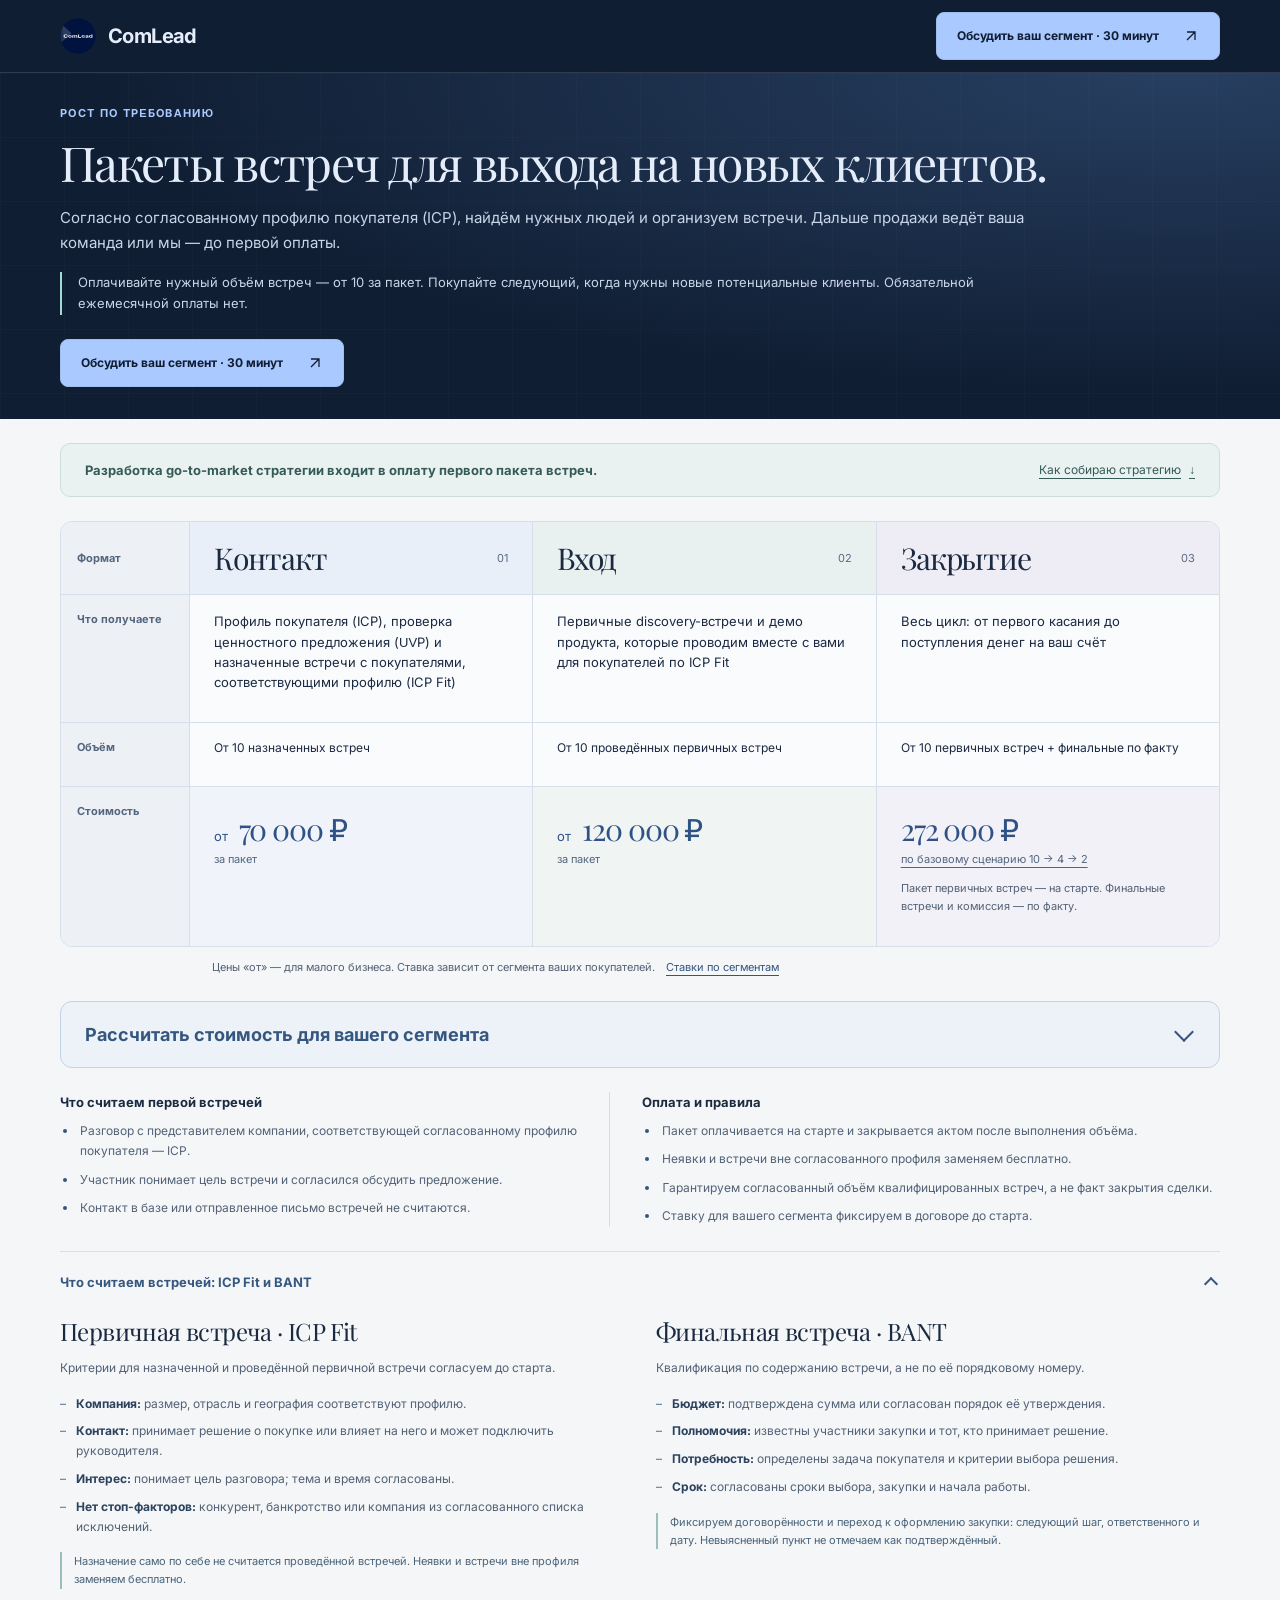
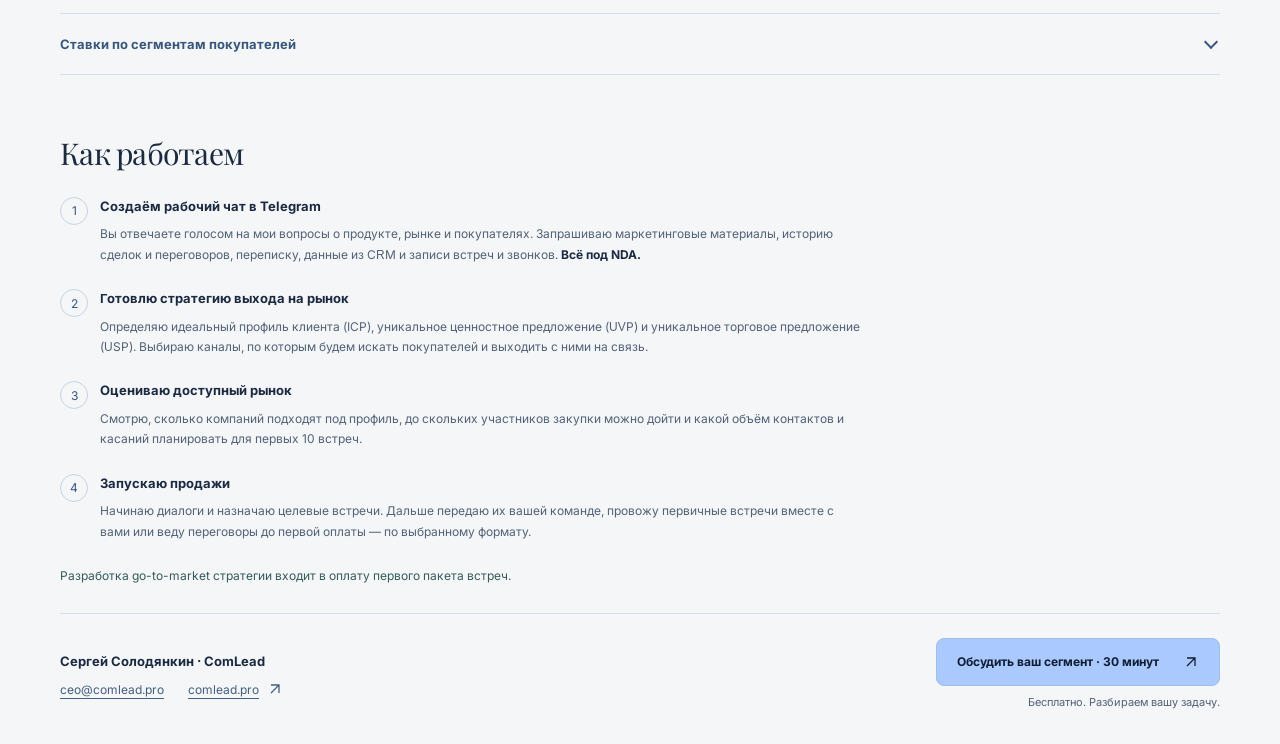
==== commit 97442454: "Add files via upload" ====
--- a/Onepager.html
+++ b/Onepager.html
@@ -455,7 +455,8 @@
       background: #edf2f8;
       overflow: hidden;
     }
-    .economics > summary { padding: 20px 24px; font-size: 14px; }
+    .economics > summary { padding: 20px 24px; font-size: 18px; line-height: 1.4; color: #35577f; background: transparent; }
+    .economics > summary .chevron { width: 14px; height: 14px; }
     .economics[open] > summary { border-bottom: 1px solid var(--line); }
     .economics-body { padding: 24px; }
     .economics-inputs { display: grid; grid-template-columns: 1fr 1.5fr .8fr; gap: 20px; }
@@ -527,7 +528,7 @@
     .economics-note { margin-top: 12px; font-size: 11px; color: var(--muted); line-height: 1.6; max-width: 100ch; }
     .workflow { margin-top: 32px; padding: 28px 0; border-bottom: 1px solid var(--line); }
     .workflow > h2 { font: 400 30px/1.25 var(--serif); letter-spacing: -.025em; }
-    .workflow-steps { display: grid; grid-template-columns: 1fr 1fr; column-gap: 40px; row-gap: 24px; margin: 24px 0 0; padding: 0; list-style: none; counter-reset: workflow; }
+    .workflow-steps { display: grid; grid-template-columns: 1fr; gap: 24px; max-width: 800px; margin: 24px 0 0; padding: 0; list-style: none; counter-reset: workflow; }
     .workflow-steps li { position: relative; padding-left: 40px; counter-increment: workflow; }
     .workflow-steps li::before { content: counter(workflow); position: absolute; left: 0; top: 0; display: grid; place-items: center; width: 26px; height: 26px; border: 1px solid #c4d4e5; border-radius: 50%; color: #35577f; font-size: 12px; }
     .workflow-steps h3 { font-size: 13px; line-height: 1.5; margin-bottom: 8px; }
@@ -542,7 +543,7 @@
       .funnel-head, .funnel-row { grid-template-columns: 120px minmax(0, 1fr) 120px 140px; gap: 12px; }
     }
     @media (max-width: 767px) {
-      .economics > summary { padding: 20px 16px; font-size: 13px; }
+      .economics > summary { padding: 20px 16px; font-size: 18px; }
       .economics-body { padding: 16px; }
       .economics-inputs, .economics-money { grid-template-columns: 1fr; gap: 16px; }
       .economics-inputs > label:last-child { max-width: none; }
@@ -595,7 +596,7 @@
       .forecast-row { display: flex; }
       .forecast-row dt { max-width: 58%; }
       .forecast-row dd { margin-top: 0; font-size: 23pt; }
-      .workflow-steps { grid-template-columns: 1fr 1fr; gap: 20px; }
+      .workflow-steps { grid-template-columns: 1fr; gap: 20px; }
       .workflow-steps li { break-inside: avoid; }
       .workflow-steps p { font-size: 9pt; }
     }
@@ -623,7 +624,7 @@
     <div class="wrap">
       <p class="eyebrow">Рост по требованию</p>
       <h1 id="page-title">Пакеты встреч для выхода <span class="nowrap">на новых клиентов.</span></h1>
-      <p class="hero-lead">Согласуем профиль покупателя (ICP), найдём нужных людей и организуем встречи. Дальше продажи ведёт ваша команда или мы — до первой оплаты.</p>
+      <p class="hero-lead">Согласно согласованному профилю покупателя (ICP), найдём нужных людей и организуем встречи. Дальше продажи ведёт ваша команда или мы — до первой оплаты.</p>
       <p class="hero-terms">Оплачивайте нужный объём встреч — от 10 за пакет. Покупайте следующий, когда нужны новые потенциальные клиенты. Обязательной ежемесячной оплаты нет.</p>
       <div class="hero-actions">
         <a class="button" href="https://calink.ru/ComLead/30min" target="_blank" rel="noopener noreferrer">
@@ -669,7 +670,7 @@
         <dl class="plan-fields">
           <div class="plan-field"><dt class="field-label">Что получаете</dt> <dd>Весь цикл: от первого касания до поступления денег на ваш счёт</dd></div>
           <div class="plan-field volume"><dt class="field-label">Объём</dt> <dd>От 10&nbsp;первичных встреч + финальные по факту</dd></div>
-          <div class="plan-field plan-price"><dt class="field-label">Стоимость</dt> <dd><span class="price">214&nbsp;000&nbsp;₽</span> <a class="price-caption" href="#commission">по сценарию 10 → 3 → 1</a><p class="price-terms">Пакет первичных встреч — на старте. Финальные встречи и комиссия — по факту.</p></dd></div>
+          <div class="plan-field plan-price"><dt class="field-label">Стоимость</dt> <dd><span class="price">272&nbsp;000&nbsp;₽</span> <a class="price-caption" id="close-plan-example" href="#economics">по базовому сценарию 10 → 4 → 2</a><p class="price-terms">Пакет первичных встреч — на старте. Финальные встречи и комиссия — по факту.</p></dd></div>
         </dl>
       </article>
     </section>
@@ -716,17 +717,17 @@
           <div class="scenario-controls">
             <span id="scenario-control-label">Сценарий расчёта</span>
             <div class="scenario-switch" role="group" aria-labelledby="scenario-control-label">
-              <button type="button" id="scenario-base" aria-pressed="true">Базовый · 10 → 3 → 1</button>
-              <button type="button" id="scenario-cautious" aria-pressed="false">Осторожный · 10 → 2 → 0,5</button>
+              <button type="button" id="scenario-base" aria-pressed="true">Базовый · 10 → 4 → 2</button>
+              <button type="button" id="scenario-cautious" aria-pressed="false">Осторожный · 10 → 3 → 1</button>
             </div>
-            <p id="scenario-explanation">На каждые 10 встреч — 3 финальные и 1 первая оплата.</p>
+            <p id="scenario-explanation">На каждые 10 встреч — 4 финальные и 2 первые оплаты.</p>
           </div>
         </form>
         <p id="calc-error" class="calc-error" role="alert" hidden></p>
         <div id="economics-output">
           <div class="funnel-heading">
             <div><h2>Прогноз по сценарию</h2><p id="funnel-context">Сделки закрывает ваша команда</p></div>
-            <span id="funnel-summary" class="funnel-summary">10 → 3 → 1</span>
+            <span id="funnel-summary" class="funnel-summary">10 → 4 → 2</span>
           </div>
           <div class="funnel-table" role="table" aria-label="Этапы воронки и расходы на ComLead">
             <div class="funnel-head" role="row">
@@ -739,13 +740,13 @@
               <div class="funnel-cost" role="cell"><span class="mobile-metric-label">ComLead</span><strong id="flow-first-cost">70 000 ₽</strong></div>
             </div>
             <div class="funnel-row" role="row">
-              <div class="funnel-volume" role="cell"><small id="flow-final-conversion">↓ 30%</small><div class="funnel-shape shape-final"><strong id="flow-final-count">3</strong><span id="flow-final-unit">встречи</span></div></div>
+              <div class="funnel-volume" role="cell"><small id="flow-final-conversion">↓ 40%</small><div class="funnel-shape shape-final"><strong id="flow-final-count">4</strong><span id="flow-final-unit">встречи</span></div></div>
               <div class="funnel-stage" role="cell"><strong>Финальные встречи · BANT</strong><span id="flow-final-note">Ваша команда согласует бюджет и оформление закупки</span></div>
               <div class="funnel-rate" role="cell"><span class="mobile-metric-label">Ставка</span><strong id="flow-final-rate">—</strong><span id="flow-final-rate-unit">Ваша команда</span></div>
               <div class="funnel-cost" role="cell"><span class="mobile-metric-label">ComLead</span><strong id="flow-final-cost">—</strong></div>
             </div>
             <div class="funnel-row" role="row">
-              <div class="funnel-volume" role="cell"><small id="flow-paid-conversion">↓ 33,3%</small><div class="funnel-shape shape-paid"><strong id="flow-paid-count">1</strong><span id="flow-paid-unit">оплата</span></div></div>
+              <div class="funnel-volume" role="cell"><small id="flow-paid-conversion">↓ 50%</small><div class="funnel-shape shape-paid"><strong id="flow-paid-count">2</strong><span id="flow-paid-unit">оплаты</span></div></div>
               <div class="funnel-stage" role="cell"><strong id="flow-paid-label">Закрытие сделок</strong><span id="flow-paid-note">До первой оплаты ведёт ваша команда</span></div>
               <div class="funnel-rate" role="cell"><span class="mobile-metric-label">Ставка</span><strong id="flow-paid-rate">—</strong><span id="flow-paid-rate-unit">Ваша команда</span></div>
               <div class="funnel-cost" role="cell"><span class="mobile-metric-label">ComLead</span><strong id="flow-paid-cost">—</strong></div>
@@ -754,13 +755,14 @@
           <section class="forecast" aria-labelledby="forecast-title" aria-live="polite" aria-atomic="true">
             <h3 id="forecast-title">Итого по прогнозу</h3>
             <dl>
-              <div class="forecast-row"><dt>Первые оплаты<small id="first-revenue-formula">1 клиент × 500 000 ₽</small></dt><dd id="first-revenue">500 000 ₽</dd></div>
+              <div class="forecast-row"><dt>Первые оплаты<small id="first-revenue-formula">2 клиента × 500 000 ₽</small></dt><dd id="first-revenue">1 000 000 ₽</dd></div>
               <div class="forecast-row forecast-expenses"><dt>Расходы на ComLead<small id="expense-description">За 10 назначенных встреч</small></dt><dd id="calc-total">70 000 ₽</dd></div>
-              <div class="forecast-row forecast-net"><dt>Выручка за 12 месяцев за вычетом расходов на ComLead<small id="year-revenue-formula">1 клиент × 1 000 000 ₽ − 70 000 ₽</small></dt><dd id="year-revenue">930 000 ₽</dd></div>
+              <div class="forecast-row forecast-net"><dt>Выручка за 12 месяцев за вычетом расходов на ComLead<small id="year-revenue-formula">2 клиента × 1 000 000 ₽ − 70 000 ₽</small></dt><dd id="year-revenue">1 930 000 ₽</dd></div>
             </dl>
-            <p class="forecast-share">Доля затрат в годовой выручке <strong id="annual-share">7%</strong></p>
+            <p class="forecast-share">Доля затрат в годовой выручке <strong id="annual-share">3,5%</strong></p>
           </section>
           <div class="payment-summary"><p id="budget-timing">На старте — 70 000 ₽ за 10 встреч.</p><p><strong>Разработка стратегии — 0 ₽.</strong> Входит в оплату первого пакета встреч.</p></div>
+          <p class="economics-note">В формате «Закрытие» комиссия — 40&nbsp;000&nbsp;₽ с первой оплаты каждого покупателя или 1,5% от неё, если эта сумма выше. Повторные платежи не входят в расчёт комиссии.</p>
           <p class="economics-note">Расчёт по сценарию. Фактическое число сделок и сроки оплаты зависят от продаж. Финальные встречи проходят с частью тех же покупателей.</p>
           <p class="economics-note">Годовая выручка уже включает первые оплаты. Расходы вашей команды, себестоимость продукта и остальные расходы в расчёт не входят.</p>
         </div>
@@ -799,10 +801,8 @@
               <p class="detail-sub">Критерии для назначенной и проведённой первичной встречи согласуем до старта.</p>
               <ul>
                 <li><strong>Компания:</strong> размер, отрасль и география соответствуют профилю.</li>
-                <li><strong>Совместимость:</strong> есть инфраструктура, команда или другие условия для применения продукта.</li>
                 <li><strong>Контакт:</strong> принимает решение о покупке или влияет на него и может подключить руководителя.</li>
                 <li><strong>Интерес:</strong> понимает цель разговора; тема и время согласованы.</li>
-                <li><strong>Задача:</strong> У компании есть актуальная задача, которую может решить ваш продукт.</li>
                 <li><strong>Нет стоп-факторов:</strong> конкурент, банкротство или компания из согласованного списка исключений.</li>
               </ul>
               <p class="criteria-note">Назначение само по себе не считается проведённой встречей. Неявки и встречи вне профиля заменяем бесплатно.</p>
@@ -845,38 +845,6 @@
         </div>
       </details>
 
-      <details class="details" id="commission">
-        <summary>Комиссия и пример полного расчёта <span class="chevron" aria-hidden="true"></span></summary>
-        <div class="details-body">
-          <div class="commission-copy">
-            <p><strong>Комиссия — только с первой оплаты.</strong> 40&nbsp;000&nbsp;₽ с одной первой оплаты или 1,5% от неё, если эта сумма выше. Повторные платежи не входят в расчёт комиссии.</p>
-            <p>Например, с первого чека 500&nbsp;000&nbsp;₽ комиссия — 40&nbsp;000&nbsp;₽; с чека 3&nbsp;000&nbsp;000&nbsp;₽ — 45&nbsp;000&nbsp;₽.</p>
-          </div>
-          <section class="calculation" aria-labelledby="calculation-title">
-            <h3 id="calculation-title">Пример полного цикла для малого бизнеса</h3>
-            <p class="scenario-description">Первый чек — 500&nbsp;000&nbsp;₽</p>
-            <p class="scenario-flow" aria-label="10 первичных встреч, 3 финальные встречи, 1 оплата">10 → 3 → 1</p>
-            <p class="scenario-description">Первичные → финальные → оплата</p>
-            <table class="calc">
-              <caption class="sr-only">Расчёт расходов по сценарию 10 → 3 → 1</caption>
-              <thead class="sr-only"><tr><th scope="col">Этап</th><th scope="col">Количество и ставка</th><th scope="col">Расходы на ComLead</th></tr></thead>
-              <tbody>
-                <tr><th scope="row">Первичные</th><td>10 × 12&nbsp;000&nbsp;₽</td><td>120&nbsp;000&nbsp;₽</td></tr>
-                <tr><th scope="row">Финальные</th><td>3 × 18&nbsp;000&nbsp;₽</td><td>54&nbsp;000&nbsp;₽</td></tr>
-                <tr><th scope="row">Комиссия</th><td>1 первая оплата</td><td>40&nbsp;000&nbsp;₽</td></tr>
-              </tbody>
-            </table>
-            <section class="scenario-summary" aria-labelledby="scenario-summary-title">
-              <h4 id="scenario-summary-title">Итого по сценарию</h4>
-              <dl class="scenario-totals">
-                <div class="scenario-metric scenario-metric--revenue"><dt>Получено от покупателя</dt><dd>500&nbsp;000&nbsp;₽</dd></div>
-                <div class="scenario-metric"><dt>Потрачено на ComLead</dt><dd>214&nbsp;000&nbsp;₽</dd></div>
-              </dl>
-            </section>
-            <p class="scenario-note">Пример расчёта. Фактический итог зависит от числа встреч и оплат.</p>
-          </section>
-        </div>
-      </details>
     </div>
 
     <section class="workflow" id="workflow" aria-labelledby="workflow-title">
@@ -981,9 +949,9 @@
   const byId = id => document.getElementById(id);
   const rates = {
     small: { appointed: 7000, primary: 12000, final: 18000, minLtv: 1000000, minCheck: 100000 },
-    medium: { appointed: 10000, primary: 17000, final: 27000, minLtv: 1500000, minCheck: 100000 },
-    large: { appointed: 14000, primary: 24000, final: 41000, minLtv: 2000000, minCheck: 100000 },
-    enterprise: { appointed: 20000, primary: 34000, final: 61000, minLtv: 3000000, minCheck: 500000 }
+    medium: { appointed: 10000, primary: 17000, final: 27000, minLtv: 1000000, minCheck: 100000 },
+    large: { appointed: 14000, primary: 24000, final: 41000, minLtv: 1000000, minCheck: 100000 },
+    enterprise: { appointed: 20000, primary: 34000, final: 61000, minLtv: 1000000, minCheck: 500000 }
   };
   const rub = value => new Intl.NumberFormat('ru-RU', { maximumFractionDigits: 0 }).format(value) + ' ₽';
   const percent = value => new Intl.NumberFormat('ru-RU', { maximumFractionDigits: 1 }).format(value) + '%';
@@ -1048,7 +1016,7 @@
 
     const warnings = {
       'check-warning': rate && checkValid && check < rate.minCheck ? 'Ниже ориентира для выбранного сегмента — ' + rub(rate.minCheck) + '. Обсудим экономику и формат.' : '',
-      'ltv-warning': checkValid && ltv > 0 && ltv < check ? 'Годовой LTV включает первый чек и не может быть меньше него.' : rate && ltvValid && ltv < rate.minLtv ? 'Ниже целевого LTV для выбранного сегмента — ' + rub(rate.minLtv) + ' за год. Обсудим экономику.' : ''
+      'ltv-warning': checkValid && ltv > 0 && ltv < check ? 'Годовой LTV включает первый чек и не может быть меньше него.' : rate && ltvValid && ltv < rate.minLtv ? 'Ниже целевого годового LTV — ' + rub(rate.minLtv) + '. Обсудим экономику.' : ''
     };
     for (const [id, message] of Object.entries(warnings)) {
       set(id, message);
@@ -1067,8 +1035,8 @@
     if (error) return;
 
     const packages = meetings / 10;
-    const finals = packages * (scenario === 'base' ? 3 : 2);
-    const deals = packages * (scenario === 'base' ? 1 : 0.5);
+    const finals = packages * (scenario === 'base' ? 4 : 3);
+    const deals = packages * (scenario === 'base' ? 2 : 1);
     const unit = format === 'appointed' ? rate.appointed : rate.primary;
     const base = meetings * unit;
     const feePerDeal = commissionAmount(check);
@@ -1117,12 +1085,20 @@
     scenario = value;
     byId('scenario-base').setAttribute('aria-pressed', String(value === 'base'));
     byId('scenario-cautious').setAttribute('aria-pressed', String(value === 'cautious'));
-    set('scenario-explanation', value === 'base' ? 'На каждые 10 встреч — 3 финальные и 1 первая оплата.' : 'На каждые 10 встреч — 2 финальные и 0,5 оплаты. Это среднее ожидание — одна оплата на 20 встреч.');
+    set('scenario-explanation', value === 'base' ? 'На каждые 10 встреч — 4 финальные и 2 первые оплаты.' : 'На каждые 10 встреч — 3 финальные и 1 первая оплата.');
     calculate();
   }
   byId('economics-form').addEventListener('submit', event => event.preventDefault());
   byId('scenario-base').addEventListener('click', () => selectScenario('base'));
   byId('scenario-cautious').addEventListener('click', () => selectScenario('cautious'));
+  byId('close-plan-example').addEventListener('click', () => {
+    byId('calc-format').value = 'full';
+    byId('calc-segment').value = 'small';
+    byId('calc-meetings').value = '10';
+    byId('calc-check').value = '500 000';
+    byId('calc-ltv').value = '1 000 000';
+    selectScenario('base');
+  });
   document.querySelectorAll('.economics-form input').forEach(input => input.addEventListener('input', calculate));
   document.querySelectorAll('.economics-form select').forEach(select => select.addEventListener('change', calculate));
   calculate();
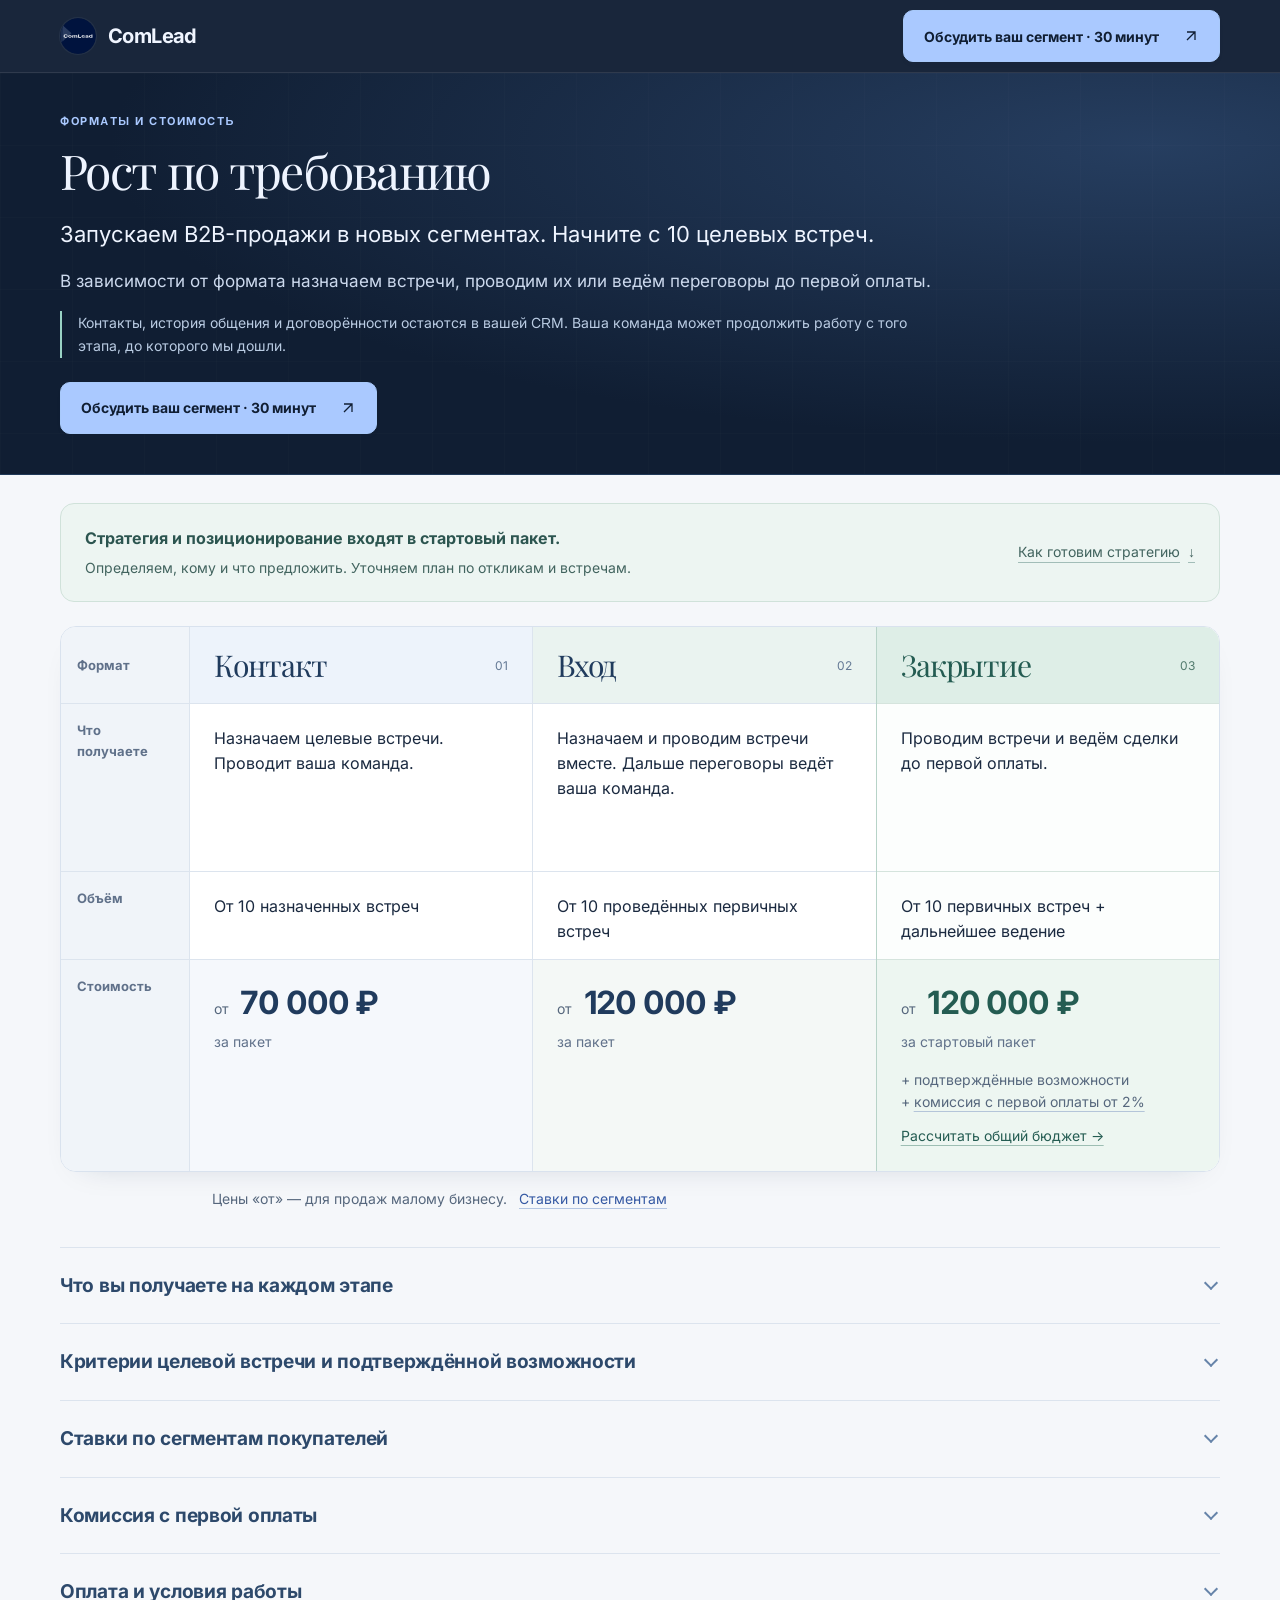
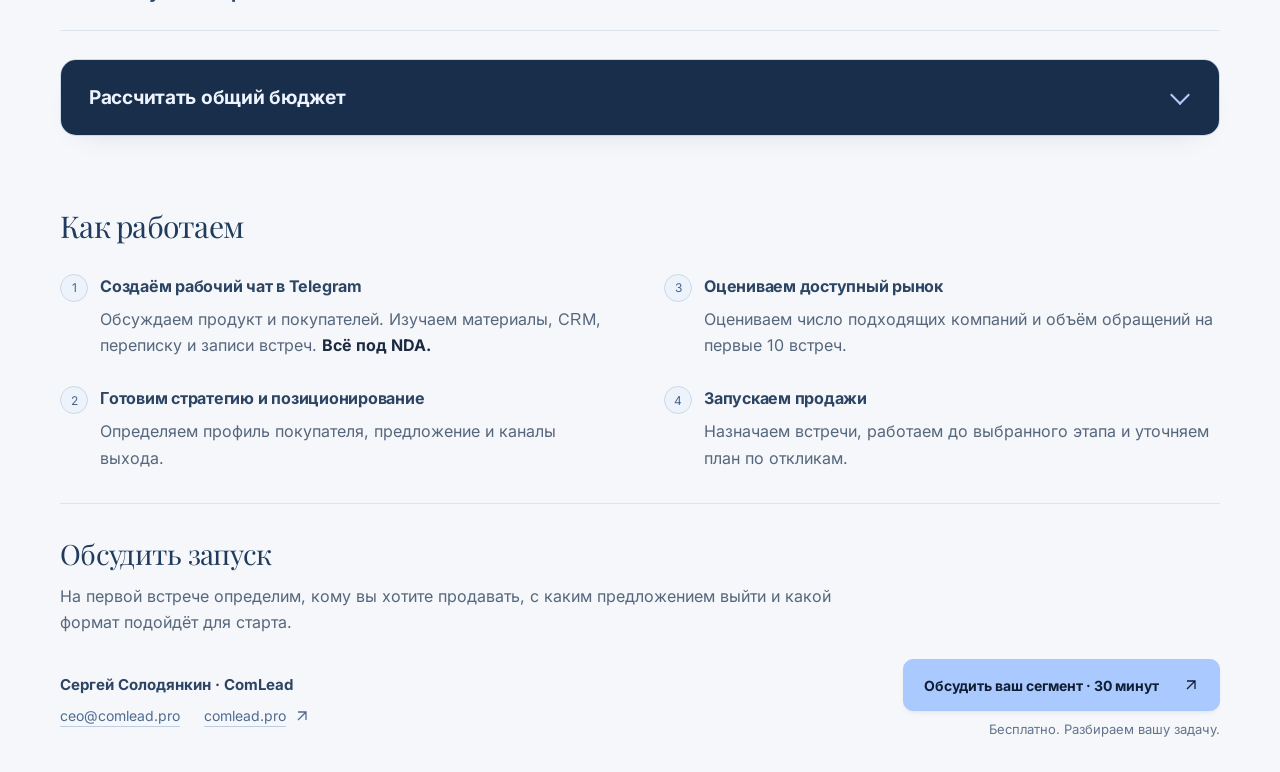
==== commit 4d0933a4: "Add files via upload" ====
--- a/Onepager.html
+++ b/Onepager.html
@@ -4,8 +4,8 @@
   <meta charset="utf-8">
   <meta name="viewport" content="width=device-width, initial-scale=1">
   <meta name="theme-color" content="#101e33">
-  <meta name="description" content="ComLead: пакеты встреч для выхода на новых клиентов. Go-to-market стратегия входит в первый пакет. Контакт, Вход и Закрытие: состав, стоимость и правила работы.">
-  <title>ComLead — пакеты встреч для выхода на новых клиентов</title>
+  <meta name="description" content="ComLead — запуск B2B-продаж в новом сегменте с пакета из 10 целевых встреч. Воронка в вашей CRM, стратегия, три формата работы, ставки и расчёт бюджета.">
+  <title>ComLead — рост по требованию · форматы и стоимость</title>
   <style>
     @font-face {
   font-family: 'Inter';
@@ -148,6 +148,13 @@
     .hero-terms { max-width: 1000px; margin-top: 16px; padding-left: 16px; border-left: 2px solid var(--teal); color: #c8d5e8; font-size: 13px; line-height: 1.65; }
     .hero-actions { margin-top: 24px; }
     main { padding-top: 24px; }
+    .outcomes { padding: 4px 0 24px; }
+    .outcomes > h2 { font: 400 28px/1.3 var(--serif); letter-spacing: -.025em; }
+    .outcome-list { display: grid; grid-template-columns: repeat(2, minmax(0, 1fr)); gap: 20px 32px; margin: 20px 0 0; padding: 0; list-style: none; counter-reset: outcome; }
+    .outcome-list li { position: relative; padding-left: 36px; counter-increment: outcome; }
+    .outcome-list li::before { content: counter(outcome); position: absolute; left: 0; top: 0; color: #53667e; font: 400 23px/1.3 var(--serif); }
+    .outcome-list h3 { font-size: 13px; margin-bottom: 6px; }
+    .outcome-list p { font-size: 12px; line-height: 1.65; color: var(--muted); }
     .strategy-strip {
       display: flex;
       justify-content: space-between;
@@ -160,6 +167,7 @@
       color: #345b58;
     }
     .strategy-strip p { font-size: 13px; }
+    .strategy-strip p + p { margin-top: 4px; }
     .strategy-link { display: inline-flex; align-items: center; gap: 8px; font-size: 12px; white-space: nowrap; }
     .comparison {
       display: grid;
@@ -296,6 +304,10 @@
       .button { padding: 12px 16px; gap: 16px; font-size: 12px; }
       .hero-actions .button { width: 100%; max-width: 360px; }
       main { padding-top: 16px; }
+      .outcomes { padding-bottom: 20px; }
+      .outcomes > h2 { font-size: 24px; }
+      .outcome-list { grid-template-columns: 1fr; gap: 16px; }
+      .outcome-list p { font-size: 13px; }
       .strategy-strip { display: block; padding: 16px; }
       .strategy-strip p { font-size: 13px; }
       .strategy-link { margin-top: 8px; }
@@ -480,12 +492,6 @@
     .economics-form input[aria-invalid="true"] { border-color: #a23d33; }
     .economics-form small { display: block; margin-top: 6px; font-size: 11px; line-height: 1.5; color: var(--muted); }
     .economics-form .calc-warning { color: #865014; }
-    .scenario-controls { margin-top: 20px; }
-    #scenario-control-label { font-size: 12px; color: #344f6d; }
-    .scenario-switch { display: flex; flex-wrap: wrap; gap: 8px; margin-top: 8px; }
-    .scenario-switch button { min-height: 40px; padding: 9px 16px; border: 1px solid #b7c7db; border-radius: 7px; background: transparent; color: #344f6d; font: 400 12px/1.5 var(--sans); cursor: pointer; }
-    .scenario-switch button[aria-pressed="true"] { background: #35577f; border-color: #35577f; color: white; }
-    #scenario-explanation { margin-top: 8px; color: var(--muted); font-size: 11px; }
     .calc-error { margin-top: 16px; padding: 12px 16px; background: #f9eae7; border-radius: 8px; color: #8b3028; font-size: 13px; }
     .funnel-heading { display: flex; justify-content: space-between; align-items: center; gap: 16px; margin: 28px 0 16px; }
     .funnel-heading h2 { font: 400 26px/1.25 var(--serif); }
@@ -504,11 +510,11 @@
     .funnel-shape > span { font-size: 11px; }
     .shape-final { width: 76%; background: #507977; }
     .shape-paid { width: 56%; background: #6d628f; }
-    .funnel-stage, .funnel-rate, .funnel-cost { min-width: 0; }
+    .funnel-stage, .funnel-rate { min-width: 0; }
     .funnel-stage > strong { display: block; font-size: 13px; line-height: 1.5; }
     .funnel-stage > span { display: block; margin-top: 6px; color: var(--muted); font-size: 11px; }
-    .funnel-rate, .funnel-cost { text-align: right; }
-    .funnel-rate > strong, .funnel-cost > strong { font: 400 23px/1.25 var(--serif); color: #35577f; font-variant-numeric: tabular-nums; overflow-wrap: anywhere; }
+    .funnel-rate { text-align: right; }
+    .funnel-rate > strong { font: 400 23px/1.25 var(--serif); color: #35577f; font-variant-numeric: tabular-nums; overflow-wrap: anywhere; }
     .funnel-rate > span { display: block; margin-top: 4px; font-size: 11px; color: var(--muted); }
     .funnel-rate .mobile-metric-label, .mobile-metric-label { display: none; }
     .forecast { margin-top: 24px; padding: 24px; border: 1px solid var(--line); border-radius: 10px; background: var(--surface); }
@@ -528,7 +534,7 @@
     .economics-note { margin-top: 12px; font-size: 11px; color: var(--muted); line-height: 1.6; max-width: 100ch; }
     .workflow { margin-top: 32px; padding: 28px 0; border-bottom: 1px solid var(--line); }
     .workflow > h2 { font: 400 30px/1.25 var(--serif); letter-spacing: -.025em; }
-    .workflow-steps { display: grid; grid-template-columns: 1fr; gap: 24px; max-width: 800px; margin: 24px 0 0; padding: 0; list-style: none; counter-reset: workflow; }
+    .workflow-steps { display: grid; grid-template-columns: repeat(2, minmax(0, 1fr)); grid-template-rows: repeat(2, auto); grid-auto-flow: column; column-gap: 40px; row-gap: 24px; margin: 24px 0 0; padding: 0; list-style: none; counter-reset: workflow; }
     .workflow-steps li { position: relative; padding-left: 40px; counter-increment: workflow; }
     .workflow-steps li::before { content: counter(workflow); position: absolute; left: 0; top: 0; display: grid; place-items: center; width: 26px; height: 26px; border: 1px solid #c4d4e5; border-radius: 50%; color: #35577f; font-size: 12px; }
     .workflow-steps h3 { font-size: 13px; line-height: 1.5; margin-bottom: 8px; }
@@ -548,8 +554,6 @@
       .economics-inputs, .economics-money { grid-template-columns: 1fr; gap: 16px; }
       .economics-inputs > label:last-child { max-width: none; }
       .economics-form :is(input, select) { font-size: 16px; }
-      .scenario-switch { display: grid; grid-template-columns: 1fr; }
-      .scenario-switch button { text-align: left; min-height: 44px; }
       .funnel-heading { align-items: flex-start; flex-direction: column; gap: 8px; }
       .funnel-heading h2 { font-size: 24px; }
       .funnel-summary { font-size: 22px; }
@@ -563,9 +567,9 @@
       .shape-final { width: 88%; }
       .shape-paid { width: 76%; }
       .funnel-shape > span { font-size: 9px; }
-      .funnel-rate, .funnel-cost { align-self: start; }
+      .funnel-rate { align-self: start; }
       .funnel-rate { text-align: left; }
-      .funnel-rate > strong, .funnel-cost > strong { font-size: 18px; }
+      .funnel-rate > strong { font-size: 18px; }
       .funnel-rate > span { font-size: 10px; }
       .funnel-rate .mobile-metric-label, .mobile-metric-label { display: block; margin: 0 0 4px; font-size: 9px; color: #53667e; }
       .forecast { padding: 16px; }
@@ -574,7 +578,7 @@
       .forecast-row dd { margin-top: 8px; font-size: 30px; text-align: left; }
       .forecast-share { font-size: 11px; }
       .workflow { padding-top: 24px; }
-      .workflow-steps { grid-template-columns: 1fr; gap: 24px; }
+      .workflow-steps { grid-template-columns: 1fr; grid-template-rows: none; grid-auto-flow: row; gap: 24px; }
       .workflow-steps li { padding-left: 36px; }
       .workflow-steps p { font-size: 13px; }
     }
@@ -590,18 +594,466 @@
       .funnel-row { min-height: 100px; break-inside: avoid; }
       .funnel-volume { grid-row: auto; }
       .funnel-stage { grid-column: auto; }
-      .funnel-rate, .funnel-cost { text-align: right; align-self: center; }
+      .funnel-rate { text-align: right; align-self: center; }
       .funnel-rate .mobile-metric-label, .mobile-metric-label { display: none; }
       .funnel-heading, .forecast { break-inside: avoid; }
       .forecast-row { display: flex; }
       .forecast-row dt { max-width: 58%; }
       .forecast-row dd { margin-top: 0; font-size: 23pt; }
-      .workflow-steps { grid-template-columns: 1fr; gap: 20px; }
+      .workflow-steps { grid-template-columns: repeat(2, minmax(0, 1fr)); grid-template-rows: repeat(2, auto); grid-auto-flow: column; gap: 20px; }
       .workflow-steps li { break-inside: avoid; }
       .workflow-steps p { font-size: 9pt; }
     }
 
-  </style>
+
+    /* Package rates and the full-cycle supplement form one visible pricing group. */
+    .labels { grid-template-rows: 72px 168px 80px 190px; }
+    .plan-fields { grid-template-rows: 168px 80px 190px; }
+    .price-terms a { text-decoration-color: #9eaec4; }
+    .detail-group { margin-top: 28px; }
+    .details > summary { font-size: 16px; }
+    .rates { table-layout: fixed; border-collapse: separate; border-spacing: 0; }
+    .segment-column { width: 28%; }
+    .contact-column { width: 21%; }
+    .primary-column { width: 23%; }
+    .opportunity-column { width: 28%; }
+    .rates thead th:not(:first-child), .rates td { white-space: normal; }
+    .rates thead th { text-align: left; }
+    .rates .rate-groups th { font-size: 13px; }
+    .rates .rate-group { background: #dcebe7; border: 1px solid #9bbdb3; border-bottom: 0; text-align: center; }
+    .rates .rate-primary { background: #eef5f2; border-left: 1px solid #9bbdb3; }
+    .rates .rate-addon { position: relative; background: #eef5f2; border-right: 1px solid #9bbdb3; padding-left: 36px; }
+    .rates tbody tr:last-child .rate-primary, .rates tbody tr:last-child .rate-addon { border-bottom: 1px solid #9bbdb3; }
+    .rates .rate-addon small { color: #345b58; }
+    .rate-plus { position: absolute; left: 6px; top: 50%; transform: translateY(-50%); color: #456f65; font-size: 20px; line-height: 1; }
+    .rates td > span:last-child { white-space: nowrap; }
+    .commission-grid { display: grid; grid-template-columns: repeat(7, minmax(0, 1fr)); border: 1px solid var(--line); border-radius: 10px; overflow: hidden; background: var(--surface); }
+    .commission-cell { padding: 16px 8px; text-align: center; }
+    .commission-cell + .commission-cell { border-left: 1px solid var(--line); }
+    .commission-cell span { display: block; color: var(--muted); font-size: 11px; white-space: nowrap; }
+    .commission-cell strong { display: block; margin-top: 8px; color: #35577f; font: 400 27px/1.3 var(--serif); }
+    .commission-cell small { display: block; margin-top: 6px; font-size: 12px; color: var(--muted); font-variant-numeric: tabular-nums; white-space: nowrap; }
+    .economics > summary { font-size: 18px; }
+    .scenario-explanation { margin-top: 20px; color: var(--muted); font-size: 12px; }
+    .budget-total { border-top: 2px solid #b8c8db !important; }
+    .budget-total dd { font-weight: 600; }
+    .shape-final > span { font-size: 10px; }
+    .terms { margin-top: 32px; }
+    .terms h2, .launch h2 { font: 400 28px/1.3 var(--serif); letter-spacing: -.025em; }
+    .terms ul { margin: 16px 0 0; padding-left: 18px; color: var(--muted); font-size: 12px; line-height: 1.75; }
+    .terms li + li { margin-top: 8px; }
+    .launch { margin-top: 28px; }
+    .launch p { max-width: 78ch; margin-top: 10px; color: var(--muted); font-size: 13px; }
+    @media (min-width: 768px) and (max-width: 1050px) {
+      .labels { grid-template-rows: 72px 208px 88px 208px; }
+      .plan-fields { grid-template-rows: 208px 88px 208px; }
+      .rates th, .rates td { padding: 14px 12px; }
+      .rates .rate-addon { padding-left: 28px; }
+      .rates thead th { font-size: 11px; }
+    }
+    @media (max-width: 767px) {
+      .plan-fields { display: block; }
+      .rates .rate-primary { margin: 10px 10px 0; border: 1px solid #9bbdb3; border-bottom: 0; border-radius: 8px 8px 0 0; }
+      .rates .rate-addon { margin: 0 10px 10px; padding-left: 38px; border: 1px solid #9bbdb3; border-top: 1px solid #cfdfd9; border-radius: 0 0 8px 8px; }
+      .rates tbody tr:last-child .rate-primary { border-bottom: 0; }
+      .rates tbody tr td.rate-addon:last-child { border-bottom: 1px solid #9bbdb3; }
+      .rates td { font-size: 14px; }
+      .rates .rate-plus { left: 14px; }
+      .rate-label small { margin-top: 2px; font-size: 10px; }
+      .commission-grid { grid-template-columns: 1fr 1fr; }
+      .commission-cell { display: grid; grid-template-columns: minmax(0, 1fr) auto; align-items: center; gap: 6px 8px; padding: 12px; border-bottom: 1px solid var(--line); }
+      .commission-cell small { grid-column: 1 / -1; text-align: left; margin: 0; }
+      .commission-cell:nth-child(odd) { border-left: 0; }
+      .commission-cell:last-child { grid-column: 1 / -1; border-bottom: 0; }
+      .commission-cell strong { margin: 0; font-size: 24px; }
+      .commission-cell span { font-size: 11px; }
+      .shape-final > span { font-size: 8px; }
+      .terms ul { font-size: 13px; }
+    }
+    @media print {
+      .outcome-list { grid-template-columns: 1fr 1fr; gap: 16px 24px; }
+      .outcome-list li { break-inside: avoid; }
+      .outcome-list p { font-size: 9pt; }
+      .labels { grid-template-rows: 54px 190px 80px 190px; }
+      .plan-fields { display: grid; grid-template-rows: 190px 80px 190px; }
+      .detail-group { margin-top: 24px; }
+      .rates .rate-primary, .rates .rate-addon { margin: 0; border-radius: 0; }
+      .rates .rate-addon { padding-left: 20px; }
+      .rates .rate-plus { left: 2px; font-size: 15px; }
+      .commission-grid { grid-template-columns: repeat(7, minmax(0, 1fr)); }
+      .commission-cell { display: block; padding: 10px 4px; border-bottom: 0; }
+      .commission-cell + .commission-cell { border-left: 1px solid var(--line); }
+      .commission-cell:last-child { grid-column: auto; }
+      .commission-cell span { font-size: 8pt; }
+      .commission-cell strong { margin-top: 6px; font-size: 17pt; }
+      .terms, .launch { break-inside: avoid; }
+    }
+
+    .compact-rows {margin:0;font-size:16px}
+    .compact-rows > div {display:grid;grid-template-columns:minmax(110px,28%) minmax(0,1fr);gap:16px;padding:11px 0;border-bottom:1px solid var(--line)}
+    .compact-rows dt {font-weight:700}
+    .compact-note {font-size:14px;margin-top:14px}
+    .details > summary {font-size:19px}
+    .plan-field,.volume,.workflow-steps p,.rates {font-size:16px}
+    .strategy-strip p,.price-note,.price-caption,.price-terms,.detail-sub,.billing-note,.scenario-explanation,.forecast-row small {font-size:14px}
+    .price-terms strong {white-space:normal}
+    .commission-cell small {margin-top:12px;font-size:14px}
+    .commission-cell span {font-size:14px}
+    .funnel-stage > strong,.forecast-row dt,.forecast-share {font-size:16px}
+    .funnel-stage > span,.funnel-rate > span {font-size:14px}
+    .rates col {width:25%}
+    .rates thead .rate-groups th:not(:first-child) {text-align:left}
+    .rates thead tr:last-child th {vertical-align:top;font-size:15px}
+    .rates thead tr:last-child th:not(:first-child),.rates td {text-align:right}
+    .rates .rate-groups td,.rates .rate-groups th {border-bottom:1px solid var(--line)}
+    .rates :is(th,td)+:is(th,td) {border-left:1px solid var(--line)}
+    .rates .rate-primary,.rates .rate-addon {padding-inline:16px}
+    .rates th.rate-addon {padding-left:26px}
+    .rates .rate-plus {left:0;transform:translate(-50%,-50%);background:#eef5f2;padding:3px;z-index:1}
+    .rates thead tr:last-child th {border-bottom:1px solid var(--line)}
+    .rates tbody :is(th,td) {border-bottom:1px solid var(--line)}
+    @media (min-width:768px) and (max-width:1050px) {
+      .labels {grid-template-rows:72px 208px 112px 230px}
+      .plan-fields {grid-template-rows:208px 112px 230px}
+      .commission-grid {grid-template-columns:repeat(4,minmax(0,1fr))}
+      .commission-cell span {white-space:normal}
+    }
+    @media(max-width:767px) {
+      .compact-rows > div {grid-template-columns:1fr;gap:2px}
+      .rates .rate-primary,.rates .rate-addon {padding-inline:12px}
+      .rates td {gap:8px}
+      .commission-cell span {white-space:normal}
+      .commission-cell small {margin-top:8px}
+    }
+    #criteria .criteria {grid-template-columns:repeat(2,minmax(0,1fr));gap:24px}
+    #criteria .criteria > section {background:var(--surface);border:1px solid var(--line);border-radius:12px;padding:clamp(16px,2.5vw,28px)}
+    #criteria .detail-title {font:700 19px/1.35 var(--sans);margin-bottom:12px}
+    #criteria .compact-rows > div {grid-template-columns:1fr;gap:3px;padding:10px 0}
+    #criteria .compact-rows dd {line-height:1.45;color:var(--muted)}
+    #criteria .compact-note {padding-top:4px;color:var(--muted)}
+    .rate-formula {background:#e9f2f0;border:1px solid #ccdedb;border-radius:8px;padding:14px 16px;margin-bottom:16px;color:#294f4a}
+    .rate-formula p {margin-top:4px}
+    .rate-formula b {padding-inline:3px}
+    .rates thead small {margin:0 0 6px;font-size:13px}
+    .commission-cell {display:grid;grid-template-columns:1fr;grid-template-rows:auto 1fr auto;justify-items:center;gap:14px;padding:18px 8px}
+    .commission-cell span {white-space:normal}
+    .commission-cell strong {margin:0;align-self:center;color:#35577f;font:400 27px/1.3 var(--serif);font-variant-numeric:tabular-nums}
+    .commission-cell small {grid-column:auto;width:100%;text-align:center;margin:0;border-top:1px solid var(--line);padding-top:12px;color:var(--ink);font-weight:600}
+    @media screen and (max-width:767px) {
+      #criteria .criteria {grid-template-columns:1fr;gap:16px}
+      .commission-grid {grid-template-columns:repeat(2,minmax(0,1fr))}
+    }
+    .rates thead .rate-formats td {text-align:left;font-size:13px;color:var(--muted);background:#eaf0f7;padding-block:10px}
+    .rates thead .rate-formats :is(.rate-primary,.rate-addon) {background:#eef5f2}
+    .rates thead tr:last-child th {padding-block:12px;vertical-align:top}
+/* Shared ComLead typography and surface styling. */
+.price, .funnel-summary, .funnel-shape strong,
+.funnel-rate > strong, .forecast-row dd {
+  font-family: var(--sans);
+  font-weight: 700;
+  font-style: normal;
+  font-variant-numeric: lining-nums tabular-nums;
+  letter-spacing: -.035em;
+}
+
+@media screen {
+  :root {
+    --paper: #f5f7fa;
+    --surface: #ffffff;
+    --line: #dce4ee;
+    --muted: #56677d;
+    --soft-blue: #edf3fb;
+    --soft-teal: #edf5f3;
+    --polish-shadow: 0 12px 32px -24px #10254040;
+  }
+  body { font-size: 16px; text-rendering: optimizeLegibility; }
+  ::selection { color: #101e33; background: #cbdfff; }
+  .site-header { background: #101e33f5; backdrop-filter: blur(16px); border-bottom-color: #ffffff18; }
+  .brand { color: #f0f5ff; }
+  .brand img { box-shadow: 0 0 0 1px #b3cdff12; }
+  .button {
+    min-height: 52px; font-size: 14px; border-color: #a8c9fa; border-radius: 10px;
+    box-shadow: 0 3px 7px -5px #0e213f40;
+    transition: background .18s ease, border-color .18s ease;
+  }
+  .button:hover { background: #c5daff; border-color: #c5daff; }
+  .button:active { background: #b5d0fa; }
+  .hero { padding-block: 40px; background: radial-gradient(ellipse at 90% 18%, #263e60 0, transparent 64%), #101e33; border-bottom: 1px solid #203958; }
+  .hero::before { background-image: linear-gradient(#ffffff03 1px, transparent 1px), linear-gradient(90deg, #ffffff03 1px, transparent 1px); background-size: 72px 72px; }
+  .hero h1 { color: #eef4ff; }
+  .hero h1 .nowrap { color: #aac9ff; }
+  .hero-lead { color: #ccd9ed; font-size: 17px; line-height: 1.65; max-width: 920px; }
+  .hero-terms { color: #bacce3; border-left-color: #99d2c4; font-size: 14px; line-height: 1.65; max-width: 850px; }
+  .hero .eyebrow { letter-spacing: .14em; }
+  main { padding-top: 28px; }
+
+  .strategy-strip { padding: 22px 24px; background: #edf5f2; border-color: #d0e2da; border-radius: 14px; color: #42645f; }
+  .strategy-strip p { font-size: 16px; line-height: 1.6; }
+  .strategy-strip p + p { margin-top: 6px; font-size: 14px; }
+  .strategy-strip strong { color: #2c5550; }
+  .strategy-link { font-size: 14px; text-decoration-color: #a2bdb8; text-underline-offset: 5px; }
+
+  .comparison { border-radius: 16px; border-color: #d9e2ee; box-shadow: var(--polish-shadow); }
+  .labels { background: #f0f4f9; grid-template-rows: 76px 168px 88px 212px; }
+  .label-cell { color: #60718a; font-size: 13px; }
+  .plan { background: #fff; grid-template-rows: 76px auto; }
+  .plan-fields { grid-template-rows: 168px 88px 212px; }
+  .plan-head { background: #edf3fb; }
+  .plan-entry .plan-head { background: #eaf3f0; }
+  .plan-head h2 { color: #203b5d; }
+  .plan-number { color: #647995; font-size: 12px; font-variant-numeric: tabular-nums; }
+  .plan-field { font-size: 16px; line-height: 1.55; padding-block: 22px; }
+  .plan-price { background: #f5f8fc; padding-top: 24px; }
+  .plan-entry .plan-price { background: #f4f8f6; }
+  .price { font-size: 32px; line-height: 1.2; color: #203b5d; }
+  .price__from { font-size: 14px; color: var(--muted); }
+  .price-caption { color: #60718a; font-size: 14px; margin-top: 8px; }
+  .price-terms { font-size: 14px; line-height: 1.6; margin-top: 16px; }
+  .price-terms a { text-decoration-color: #b4c5d9; text-decoration-thickness: 1px; text-underline-offset: 4px; }
+  .plan-close { color: var(--ink); border-left: 1px solid #b7d3c8; background: #fcfefd; }
+  .plan-close .plan-head { background: #deeee7; }
+  .plan-close .plan-head h2, .plan-close .price { color: #245c52; }
+  .plan-close .plan-number { color: #527b6e; }
+  .plan-close .plan-field { border-top-color: #d5e4dd; }
+  .plan-close .plan-price { background: #edf6f1; }
+  .plan-close #close-plan-example { color: #245c52; margin-top: 12px; text-decoration-color: #9dbeb3; }
+  .price-note { color: var(--muted); font-size: 14px; margin-top: 16px; }
+  .price-note a { color: #3559a3; text-decoration-color: #b3c5e2; }
+
+  .detail-group { margin-top: 36px; border-top-color: var(--line); }
+  .details { border-bottom-color: var(--line); }
+  .details > summary { font-size: 19px; padding-block: 24px; color: #2d496b; line-height: 1.45; letter-spacing: -.015em; transition: color .18s ease; }
+  .details > summary:hover { color: #3559a3; }
+  .details[open] > summary { color: #1c3555; }
+  .chevron { color: #6684a9; }
+  .details-body { padding: 8px 0 32px; }
+  .compact-rows { font-size: 16px; }
+  .compact-rows > div { padding-block: 16px; gap: 20px; border-bottom-color: #e0e7ef; }
+  .compact-rows dt { color: #314b6b; }
+  .compact-rows dd { color: var(--muted); line-height: 1.6; }
+  .compact-rows > div:last-child { border-bottom: 0; }
+  .compact-note { font-size: 14px; line-height: 1.65; color: var(--muted); }
+  #criteria .criteria { gap: 24px; }
+  #criteria .criteria > section { padding: 28px; border-color: #dce5ef; border-radius: 16px; background: white; }
+  #criteria .detail-title { color: #2d496b; font-size: 19px; letter-spacing: -.02em; line-height: 1.4; margin-bottom: 12px; }
+  #criteria .compact-rows > div { padding-block: 14px; gap: 6px; }
+  #criteria .compact-rows dd { color: var(--muted); line-height: 1.6; }
+  #criteria .compact-note { border-top: 1px solid #e0e7ef; padding-top: 20px; margin-top: 16px; }
+  .detail-sub, .billing-note { font-size: 14px; color: var(--muted); line-height: 1.65; }
+  .detail-sub { margin-bottom: 20px; }
+  .billing-note { margin-top: 20px; }
+  .rate-formula { background: #edf5f2; border-color: #d4e4df; border-radius: 12px; padding: 18px 20px; margin-bottom: 20px; color: #42635c; font-size: 15px; }
+  .rate-formula strong { color: #2c5550; }
+  .rate-formula p { margin-top: 6px; line-height: 1.7; }
+  .rate-formula b { color: #4c7b6f; }
+  .rates-wrap { border-color: #d9e3ee; border-radius: 14px; background: white; }
+  .rates col { width: 25%; }
+  .rates :is(th, td) { padding: 20px 18px; border-bottom-color: #dce5ec; }
+  .rates thead th { background: #edf3fb; color: #365270; }
+  .rates thead tr:last-child th { font-size: 15px; line-height: 1.5; vertical-align: top; padding: 14px 18px 18px; }
+  .rates thead .rate-formats td { padding: 16px 18px 10px; background: #edf3fb; color: #60728b; font-size: 14px; }
+  .rates thead .rate-formats :is(.rate-primary, .rate-addon), .rates thead :is(th.rate-primary, th.rate-addon) { background: #e9f3ef; }
+  .rates .rate-primary, .rates .rate-addon { background: #f2f8f5; border-color: #c9ddd4; padding-inline: 18px; }
+  .rates tbody tr:nth-child(even) { background: #f8fafc; }
+  .rates tbody tr:nth-child(even) :is(.rate-primary, .rate-addon) { background: #edf5f1; }
+  .rates tbody th[scope="row"] { color: #273e5b; font-size: 16px; }
+  .rates tbody td { color: #30465f; font-size: 18px; font-weight: 700; }
+  .rates :is(th, td) + :is(th, td) { border-left-color: #dce5ec; }
+  .rates tbody tr:last-child :is(.rate-primary, .rate-addon) { border-bottom-color: #c9ddd4; }
+  .rates small { color: #62748b; font-size: 13px; margin-top: 6px; }
+  .commission-grid { border-radius: 14px; border-color: #d9e3ee; background: white; }
+  .commission-cell { background: white; padding-block: 22px; gap: 18px; }
+  .commission-cell span { color: #65758a; }
+  .commission-cell small { border-top-color: #dee6ef; padding-top: 16px; }
+
+  .economics { margin-top: 28px; background: #edf2fa; border-color: #cbd9e9; border-radius: 16px; box-shadow: var(--polish-shadow); }
+  .economics > summary, .economics[open] > summary { background: #192e4b; color: #eef4ff; padding: 24px 28px; border-bottom-color: #ffffff18; }
+  .economics > summary:hover { background: #203956; color: white; }
+  .economics > summary .chevron, .economics[open] > summary .chevron { color: #b3cefa; }
+  .economics-body { padding: 28px; }
+  .economics-inputs { grid-template-columns: 1fr 1.4fr .8fr; gap: 24px; }
+  .economics-money { gap: 24px; margin-top: 24px; }
+  .economics-form label { color: #3b526f; font-size: 15px; font-weight: 700; }
+  .economics-form :is(input, select) { height: 54px; font-size: 16px; border-color: #c2d0e1; border-radius: 10px; background: white; padding-inline: 14px; box-shadow: none; transition: border-color .18s ease; }
+  .economics-form :is(input, select):hover { border-color: #8fa8ca; }
+  .economics-form :is(input, select):focus-visible { border-color: #638bc7; outline: 2px solid #7fa4dd; outline-offset: 2px; }
+  .economics-form input[aria-invalid="true"] { border-color: #a23d33; }
+  .economics-form small { color: var(--muted); font-size: 13px; font-weight: 400; margin-top: 8px; }
+  .economics-form .calc-warning { color: #865014; }
+  .scenario-explanation { color: #576e89; font-size: 14px; line-height: 1.65; margin-top: 24px; }
+  .funnel-heading { margin: 32px 0 20px; }
+  .funnel-heading h2 { color: #233f61; font: 700 20px/1.4 var(--sans); }
+  .funnel-heading p { font-size: 14px; }
+  .funnel-summary { color: #3559a3; font-size: 24px; }
+  .funnel-table { border-top: 0; }
+  .funnel-head, .funnel-row { grid-template-columns: 132px minmax(0, 1fr) 212px; gap: 24px; }
+  .funnel-head { color: #60758e; font-size: 13px; padding: 0 20px 12px; }
+  .funnel-row { background: white; border: 1px solid #d6e0ed; border-radius: 14px; padding: 20px; margin-bottom: 12px; min-height: 132px; }
+  .funnel-volume { justify-content: center; gap: 6px; }
+  .funnel-volume > small { font-size: 12px; color: #61758d; line-height: 1.3; }
+  .funnel-stage > strong { font-size: 16px; color: #2b4565; }
+  .funnel-stage > span { font-size: 14px; color: var(--muted); line-height: 1.55; }
+  .funnel-shape { background: #e6eefb; color: #3559a3; height: 80px; }
+  .funnel-shape strong { font-size: 30px; }
+  .funnel-shape > span { font-size: 12px; }
+  .shape-final { background: #e0efe8; color: #286557; }
+  .shape-final > span { font-size: 10px; }
+  .shape-paid { background: #203b5d; color: white; }
+  .funnel-rate > strong { color: #294667; font-size: 23px; line-height: 1.35; white-space: nowrap; }
+  .funnel-rate > span { font-size: 14px; line-height: 1.5; margin-top: 6px; }
+  .forecast { margin-top: 24px; padding: 26px; border-color: #d7e2ef; border-radius: 14px; background: white; }
+  .forecast h3 { color: #60738c; font-size: 13px; letter-spacing: .08em; margin-bottom: 12px; }
+  .forecast-row { display: grid; grid-template-columns: minmax(0, 1fr) auto; align-items: center; gap: 24px; padding-block: 20px; }
+  .forecast-row dt { max-width: none; color: #2d4665; font-size: 16px; }
+  .forecast-row small { color: var(--muted); font-size: 14px; line-height: 1.6; margin-top: 8px; }
+  .forecast-row dd { font-size: 30px; line-height: 1.25; white-space: nowrap; color: #2d6260; }
+  .forecast-expenses dd { color: #294667; }
+  .budget-total { border-top-color: #b9cde6 !important; }
+  .budget-total dd { font-weight: 700; font-size: 34px; }
+  .forecast-net { border-top-color: #bfd7cf !important; }
+  .forecast-row .is-negative { color: #a23d33; }
+
+  .workflow { margin-top: 40px; padding-block: 32px; border-bottom-color: var(--line); }
+  .workflow > h2, .launch h2 { color: #203b5d; }
+  .workflow-steps { column-gap: 48px; row-gap: 28px; margin-top: 28px; }
+  .workflow-steps h3 { color: #2c4564; font-size: 16px; letter-spacing: -.015em; }
+  .workflow-steps p { color: var(--muted); font-size: 16px; line-height: 1.65; }
+  .workflow-steps li::before { color: #48658c; border-color: #ccd9ea; background: #edf3fb; }
+  .launch { margin-top: 32px; }
+  .launch p { color: var(--muted); font-size: 16px; line-height: 1.65; }
+  .contact-person { color: #2c4564; font-size: 15px; }
+  .contact-links { font-size: 14px; color: #4d6c94; }
+  .contact-links a { text-decoration-color: #bfcede; text-underline-offset: 5px; }
+  .contact-note { color: #62748b; font-size: 13px; }
+  .sticky-cta { background: #f7f9fcf5; backdrop-filter: blur(16px); }
+}
+
+@media screen and (min-width: 768px) and (max-width: 1050px) {
+  .strategy-strip { flex-wrap: wrap; gap: 14px; }
+  .labels { grid-template-rows: 76px 208px 128px 240px; }
+  .plan-fields { grid-template-rows: 208px 128px 240px; }
+  .plan-field, .plan-head { padding-inline: 16px; }
+  .price { font-size: 27px; }
+  .price-terms, .price-caption { font-size: 13px; }
+  .rates :is(th, td), .rates .rate-primary, .rates .rate-addon { padding-inline: 14px; }
+  .rates thead tr:last-child th, .rates thead .rate-formats td { padding-inline: 14px; }
+  .rates thead tr:last-child th { font-size: 14px; }
+  .rates tbody td { font-size: 17px; }
+  #criteria .criteria > section { padding: 22px; }
+  .economics-inputs { grid-template-columns: 1fr 1.4fr; }
+  .economics-inputs > label:last-child { max-width: 240px; }
+  .funnel-head, .funnel-row { grid-template-columns: 108px minmax(0, 1fr) 165px; gap: 20px; }
+  .funnel-rate > strong { font-size: 21px; }
+  .forecast-row dd { font-size: 27px; }
+  .budget-total dd { font-size: 30px; }
+}
+
+@media screen and (min-width: 768px) and (max-width: 850px) {
+  .labels { grid-template-rows: 76px 208px 152px 240px; }
+  .plan-fields { grid-template-rows: 208px 152px 240px; }
+}
+
+@media screen and (max-width: 767px) {
+  .hero { padding-block: 28px; }
+  .hero-lead { font-size: 16px; }
+  .hero-terms { font-size: 14px; }
+  .hero .nowrap { white-space: normal; }
+  .header-mobile-link { font-size: 14px; }
+  .button { gap: 12px; }
+  main { padding-top: 20px; }
+  .strategy-strip { padding: 20px; }
+  .strategy-strip p { font-size: 16px; }
+  .strategy-link { margin-top: 14px; white-space: normal; }
+  .comparison { box-shadow: none; background: transparent; gap: 20px; }
+  .plan { box-shadow: var(--polish-shadow); border-radius: 16px; }
+  .plan-head, .plan-field { padding: 20px; }
+  .plan-fields { display: block; }
+  .plan-field { font-size: 16px; }
+  .field-label { color: #5c718e; font-size: 12px; letter-spacing: .06em; }
+  .volume { grid-template-columns: 1fr; gap: 8px; }
+  .volume dd { text-align: left; }
+  .price { font-size: 32px; }
+  .plan-close { border: 1px solid #b7d3c8; }
+  .plan-close .field-label { color: #527b6e; }
+  .price-note { margin-left: 0; }
+  .details > summary { font-size: 18px; gap: 20px; padding-block: 24px; }
+  .details-body { padding-bottom: 28px; }
+  .compact-rows > div { grid-template-columns: 1fr; gap: 6px; }
+  #criteria .criteria { gap: 16px; }
+  #criteria .criteria > section { padding: 22px 20px; }
+  #criteria .detail-title { font-size: 18px; }
+  .rate-formula { padding: 18px; }
+  .rates-wrap { background: transparent; border: 0; border-radius: 0; }
+  .rates tbody { gap: 20px; }
+  .rates tbody tr { border-color: #d9e3ee; border-radius: 14px; background: white; }
+  .rates tbody th[scope="row"] { background: #edf3fb; padding: 20px 16px; }
+  .rates tbody td, .rates .rate-primary, .rates .rate-addon { align-items: center; padding: 16px 12px; gap: 12px; font-size: 17px; }
+  .rates tbody tr td.rate-addon:last-child { border-bottom-color: #c9ddd4; }
+  .rate-label { color: #5d728d; font-size: 14px; line-height: 1.4; font-weight: 400; }
+  .rate-label small { font-size: 12px; line-height: 1.4; margin-top: 4px; }
+  .rates td > span:last-child { flex-shrink: 0; }
+  .commission-cell { padding: 20px 12px; gap: 18px; }
+  .economics > summary, .economics[open] > summary { padding: 22px 20px; }
+  .economics-body { padding: 22px 16px; }
+  .economics-inputs, .economics-money { grid-template-columns: 1fr; gap: 22px; }
+  .economics-inputs > label:last-child { grid-column: auto; max-width: none; }
+  .economics-form label { font-size: 14px; }
+  .economics-form small { font-size: 13px; }
+  .scenario-explanation { font-size: 14px; }
+  .funnel-heading { margin-top: 28px; gap: 12px; }
+  .funnel-heading h2 { font-size: 20px; }
+  .funnel-heading p { font-size: 13px; }
+  .funnel-summary { font-size: 24px; }
+  .funnel-head { position: absolute; padding: 0; }
+  .funnel-row { grid-template-columns: 72px minmax(0, 1fr); gap: 14px; padding: 18px 12px; min-height: 0; }
+  .funnel-volume { grid-column: 1; grid-row: 1 / 3; align-self: start; padding-top: 4px; }
+  .funnel-stage { grid-column: 2; }
+  .funnel-stage > strong { font-size: 15px; line-height: 1.45; }
+  .funnel-stage > span { font-size: 13px; line-height: 1.55; margin-top: 8px; }
+  .funnel-rate { grid-column: 2; text-align: left; align-self: start; }
+  .funnel-rate > strong { font-size: 21px; white-space: normal; }
+  .funnel-rate > span { font-size: 13px; }
+  .funnel-rate .mobile-metric-label { display: block; font-size: 12px; margin: 0 0 5px; }
+  .funnel-shape strong { font-size: 26px; }
+  .funnel-shape > span { font-size: 10px; }
+  .shape-final { width: 90%; }
+  .shape-final > span { font-size: 8px; }
+  .shape-paid { width: 75%; }
+  .forecast { padding: 20px 16px; }
+  .forecast h3 { font-size: 12px; }
+  .forecast-row { grid-template-columns: minmax(0, 1fr); gap: 12px; padding-block: 20px; }
+  .forecast-row dt { font-size: 16px; }
+  .forecast-row dd { text-align: left; font-size: clamp(24px, 7vw, 32px); }
+  .forecast-row small { font-size: 13px; }
+  .budget-total dd { font-size: clamp(26px, 7.5vw, 34px); }
+  .workflow { padding-block: 28px; margin-top: 28px; }
+  .workflow-steps { gap: 24px; }
+  .contact { margin-top: 24px; }
+}
+
+@media screen and (max-width: 360px) {
+  .button { font-size: 13px; }
+  .economics-body { padding-inline: 12px; }
+  .funnel-row { grid-template-columns: 64px minmax(0, 1fr); gap: 10px; padding-inline: 10px; }
+  .funnel-stage > strong { font-size: 14px; }
+  .funnel-stage > span, .funnel-rate > span { font-size: 12px; }
+  .rates tbody td, .rates .rate-primary, .rates .rate-addon { font-size: 16px; gap: 8px; padding-inline: 10px; }
+  .rate-label { font-size: 13px; }
+}
+
+@media print {
+  .funnel-head, .funnel-row { grid-template-columns: 96px minmax(0, 1fr) 130px; }
+}
+
+</style>
+
+<style id="growth-headline-style">
+.hero-subtitle { margin-top: 20px; max-width: 1000px; color: #eef4ff; font: 400 22px/1.5 var(--sans); }
+@media (max-width: 600px) {
+  .hero-subtitle { margin-top: 16px; font-size: 19px; line-height: 1.5; }
+}
+@media print { .hero-subtitle { color: #222; font-size: 13pt; } }
+</style>
 </head>
 <body id="top">
   <a class="skip" href="#formats">К форматам работы</a>
@@ -622,10 +1074,11 @@
 
   <section class="hero" aria-labelledby="page-title">
     <div class="wrap">
-      <p class="eyebrow">Рост по требованию</p>
-      <h1 id="page-title">Пакеты встреч для выхода <span class="nowrap">на новых клиентов.</span></h1>
-      <p class="hero-lead">Согласно согласованному профилю покупателя (ICP), найдём нужных людей и организуем встречи. Дальше продажи ведёт ваша команда или мы — до первой оплаты.</p>
-      <p class="hero-terms">Оплачивайте нужный объём встреч — от 10 за пакет. Покупайте следующий, когда нужны новые потенциальные клиенты. Обязательной ежемесячной оплаты нет.</p>
+      <p class="eyebrow">Форматы и стоимость</p>
+      <h1 id="page-title">Рост по требованию</h1>
+      <p class="hero-subtitle">Запускаем B2B-продажи в новых сегментах. Начните с 10 целевых встреч.</p>
+      <p class="hero-lead">В зависимости от формата назначаем встречи, проводим их или ведём переговоры до первой оплаты.</p>
+      <p class="hero-terms">Контакты, история общения и договорённости остаются в вашей CRM. Ваша команда может продолжить работу с того этапа, до которого мы дошли.</p>
       <div class="hero-actions">
         <a class="button" href="https://calink.ru/ComLead/30min" target="_blank" rel="noopener noreferrer">
           Обсудить ваш сегмент · 30&nbsp;минут
@@ -637,9 +1090,9 @@
   </section>
 
   <main class="wrap">
-    <aside class="strategy-strip" aria-label="Стратегия включена">
-      <p><strong>Разработка go-to-market стратегии входит в оплату первого пакета встреч.</strong></p>
-      <a class="strategy-link" href="#workflow">Как собираю стратегию <span aria-hidden="true">↓</span></a>
+    <aside class="strategy-strip" aria-label="Стратегия и позиционирование включены">
+      <div><p><strong>Стратегия и позиционирование входят в стартовый пакет.</strong></p><p>Определяем, кому и что предложить. Уточняем план по откликам и встречам.</p></div>
+      <a class="strategy-link" href="#workflow">Как готовим стратегию <span aria-hidden="true">↓</span></a>
     </aside>
 
     <section class="comparison" id="formats" tabindex="-1" aria-label="Сравнение форматов работы">
@@ -652,7 +1105,7 @@
       <article class="plan" aria-labelledby="contact-plan">
         <div class="plan-head"><h2 id="contact-plan">Контакт</h2> <span class="plan-number" aria-hidden="true">01</span></div>
         <dl class="plan-fields">
-          <div class="plan-field"><dt class="field-label">Что получаете</dt> <dd>Профиль покупателя (ICP), проверка ценностного предложения (UVP) и назначенные встречи с покупателями, соответствующими профилю (ICP Fit)</dd></div>
+          <div class="plan-field"><dt class="field-label">Что получаете</dt> <dd>Назначаем целевые встречи. Проводит ваша команда.</dd></div>
           <div class="plan-field volume"><dt class="field-label">Объём</dt> <dd>От 10&nbsp;назначенных встреч</dd></div>
           <div class="plan-field plan-price"><dt class="field-label">Стоимость</dt> <dd><span class="price"><span class="price__from">от</span> <span>70&nbsp;000&nbsp;₽</span></span> <span class="price-caption">за пакет</span></dd></div>
         </dl>
@@ -660,7 +1113,7 @@
       <article class="plan plan-entry" aria-labelledby="entry-plan">
         <div class="plan-head"><h2 id="entry-plan">Вход</h2> <span class="plan-number" aria-hidden="true">02</span></div>
         <dl class="plan-fields">
-          <div class="plan-field"><dt class="field-label">Что получаете</dt> <dd>Первичные discovery-встречи и демо продукта, которые проводим вместе с вами для покупателей по ICP Fit</dd></div>
+          <div class="plan-field"><dt class="field-label">Что получаете</dt> <dd>Назначаем и проводим встречи вместе. Дальше переговоры ведёт ваша команда.</dd></div>
           <div class="plan-field volume"><dt class="field-label">Объём</dt> <dd>От 10&nbsp;проведённых первичных встреч</dd></div>
           <div class="plan-field plan-price"><dt class="field-label">Стоимость</dt> <dd><span class="price"><span class="price__from">от</span> <span>120&nbsp;000&nbsp;₽</span></span> <span class="price-caption">за пакет</span></dd></div>
         </dl>
@@ -668,16 +1121,83 @@
       <article class="plan plan-close" aria-labelledby="close-plan">
         <div class="plan-head"><h2 id="close-plan">Закрытие</h2> <span class="plan-number" aria-hidden="true">03</span></div>
         <dl class="plan-fields">
-          <div class="plan-field"><dt class="field-label">Что получаете</dt> <dd>Весь цикл: от первого касания до поступления денег на ваш счёт</dd></div>
-          <div class="plan-field volume"><dt class="field-label">Объём</dt> <dd>От 10&nbsp;первичных встреч + финальные по факту</dd></div>
-          <div class="plan-field plan-price"><dt class="field-label">Стоимость</dt> <dd><span class="price">272&nbsp;000&nbsp;₽</span> <a class="price-caption" id="close-plan-example" href="#economics">по базовому сценарию 10 → 4 → 2</a><p class="price-terms">Пакет первичных встреч — на старте. Финальные встречи и комиссия — по факту.</p></dd></div>
+          <div class="plan-field"><dt class="field-label">Что получаете</dt> <dd>Проводим встречи и ведём сделки до первой оплаты.</dd></div>
+          <div class="plan-field volume"><dt class="field-label">Объём</dt> <dd>От 10&nbsp;первичных встреч + дальнейшее ведение</dd></div>
+          <div class="plan-field plan-price"><dt class="field-label">Стоимость</dt> <dd><span class="price"><span class="price__from">от</span> <span>120&nbsp;000&nbsp;₽</span></span><span class="price-caption">за стартовый пакет</span><p class="price-terms">+ подтверждённые возможности<br>+ <a href="#commission">комиссия с первой оплаты от 2%</a></p><a class="price-caption" id="close-plan-example" href="#economics">Рассчитать общий бюджет →</a></dd></div>
         </dl>
       </article>
     </section>
-    <p class="price-note">Цены «от» — для малого бизнеса. Ставка зависит от сегмента ваших покупателей. <a href="#rates">Ставки по сегментам</a></p>
-
+    <p class="price-note">Цены «от» — для продаж малому бизнесу. <a href="#rates">Ставки по сегментам</a></p>
+
+    <div class="detail-group">
+<details class="details" id="outcomes"><summary>Что вы получаете на каждом этапе <span class="chevron" aria-hidden="true"></span></summary><div class="details-body"><dl class="compact-rows"><div><dt>Назначение</dt><dd>Контакты, переписку и договорённости о встречах.</dd></div><div><dt>Проведение</dt><dd>Выводы о задачах и возражениях, следующие шаги.</dd></div><div><dt>Квалификация</dt><dd>Потенциальные сделки с условиями покупки и следующим шагом.</dd></div><div><dt>Закрытие</dt><dd>Первую оплату по закрытой сделке и историю переговоров.</dd></div></dl></div></details>
+<details class="details" id="criteria"><summary>Критерии целевой встречи и подтверждённой возможности <span class="chevron" aria-hidden="true"></span></summary><div class="details-body"><div class="criteria"><section><h2 class="detail-title">Целевая встреча</h2><dl class="compact-rows"><div><dt>Компания</dt><dd>Подходит по размеру, отрасли, географии и другим согласованным условиям отбора и исключениям.</dd></div><div><dt>Участник</dt><dd>Принимает решение или влияет на него и может подключить руководителя.</dd></div><div><dt>Встреча</dt><dd>Участник согласился обсудить предложение. Цель, тема и время согласованы.</dd></div></dl><p class="compact-note">Критерии согласуем до старта. В «Контакте» засчитываем назначенную встречу, во «Входе» и «Закрытии» — проведённую первичную.</p></section><section><h2 class="detail-title">Подтверждённая возможность (BANT)</h2><dl class="compact-rows"><div><dt>Потребность</dt><dd>Задача покупателя и критерии выбора.</dd></div><div><dt>Решение</dt><dd>Кто участвует и как принимают решение.</dd></div><div><dt>Бюджет</dt><dd>Сумма или порядок согласования.</dd></div><div><dt>Сроки</dt><dd>Ориентир покупки и согласованный следующий шаг.</dd></div></dl><p class="compact-note">Фиксируем подтверждение в CRM.</p></section></div></div></details>
+      <details class="details" id="rates">
+        <summary>Ставки по сегментам покупателей <span class="chevron" aria-hidden="true"></span></summary>
+        <div class="details-body">
+          <p class="detail-sub">Сегмент определяем по годовой выручке покупателя. Встречи оплачиваются пакетами по 10.</p>
+          <div class="rate-formula"><strong>Как считается «Закрытие»</strong><p>Пакет из 10 проведённых встреч <b>+</b> доплата за каждую подтверждённую возможность <b>+</b> комиссия с первой оплаты.</p></div>
+          <div class="rates-wrap">
+            <table class="rates">
+              <caption class="sr-only">Ставка за одну встречу и доплата за подтверждённую возможность по сегментам покупателей</caption>
+              <colgroup><col class="segment-column"><col class="contact-column"><col class="primary-column"><col class="opportunity-column"></colgroup>
+              <thead>
+<tr class="rate-formats"><td></td><td>Контакт</td><td class="rate-primary">Вход и Закрытие</td><td class="rate-addon">Только «Закрытие»</td></tr>
+<tr><th scope="col">Кому продаёте</th><th scope="col">За назначенную встречу</th><th scope="col" class="rate-primary">За проведённую встречу</th><th scope="col" class="rate-addon">За возможность BANT</th></tr>
+</thead>
+              <tbody>
+                <tr>
+                  <th scope="row">Малый бизнес<small>До 300 млн ₽</small></th>
+                  <td><span class="rate-label" aria-hidden="true">Контакт<small>За назначенную встречу</small></span><span>7&nbsp;000&nbsp;₽</span></td>
+                  <td class="rate-primary"><span class="rate-label" aria-hidden="true">Вход / Закрытие<small>За проведённую встречу</small></span><span>12&nbsp;000&nbsp;₽</span></td>
+                  <td class="rate-addon"><span class="rate-label" aria-hidden="true">Только «Закрытие»<small>За возможность BANT</small></span><span>18&nbsp;000&nbsp;₽</span></td>
+                </tr>
+                <tr>
+                  <th scope="row">Средний бизнес<small>От 300 млн до 3 млрд ₽</small></th>
+                  <td><span class="rate-label" aria-hidden="true">Контакт<small>За назначенную встречу</small></span><span>10&nbsp;000&nbsp;₽</span></td>
+                  <td class="rate-primary"><span class="rate-label" aria-hidden="true">Вход / Закрытие<small>За проведённую встречу</small></span><span>17&nbsp;000&nbsp;₽</span></td>
+                  <td class="rate-addon"><span class="rate-label" aria-hidden="true">Только «Закрытие»<small>За возможность BANT</small></span><span>27&nbsp;000&nbsp;₽</span></td>
+                </tr>
+                <tr>
+                  <th scope="row">Крупный бизнес<small>От 3 до 30 млрд ₽</small></th>
+                  <td><span class="rate-label" aria-hidden="true">Контакт<small>За назначенную встречу</small></span><span>14&nbsp;000&nbsp;₽</span></td>
+                  <td class="rate-primary"><span class="rate-label" aria-hidden="true">Вход / Закрытие<small>За проведённую встречу</small></span><span>24&nbsp;000&nbsp;₽</span></td>
+                  <td class="rate-addon"><span class="rate-label" aria-hidden="true">Только «Закрытие»<small>За возможность BANT</small></span><span>41&nbsp;000&nbsp;₽</span></td>
+                </tr>
+                <tr>
+                  <th scope="row">Enterprise<small>От 30 млрд ₽ или РБК-500</small></th>
+                  <td><span class="rate-label" aria-hidden="true">Контакт<small>За назначенную встречу</small></span><span>20&nbsp;000&nbsp;₽</span></td>
+                  <td class="rate-primary"><span class="rate-label" aria-hidden="true">Вход / Закрытие<small>За проведённую встречу</small></span><span>34&nbsp;000&nbsp;₽</span></td>
+                  <td class="rate-addon"><span class="rate-label" aria-hidden="true">Только «Закрытие»<small>За возможность BANT</small></span><span>61&nbsp;000&nbsp;₽</span></td>
+                </tr>
+              </tbody>
+            </table>
+          </div>
+          <p class="billing-note">Пакет назначенных встреч — отдельный формат «Контакт». В «Закрытии» назначение входит в пакет проведённых встреч.</p>
+        </div>
+      </details>
+
+      <details class="details" id="commission">
+        <summary>Комиссия с первой оплаты <span class="chevron" aria-hidden="true"></span></summary>
+        <div class="details-body">
+          <p class="detail-sub">Только в «Закрытии», с первой оплаты каждого нового покупателя.</p>
+          <div class="commission-grid">
+            <div class="commission-cell"><span>100 тыс. ₽</span><strong>10%</strong><small>10 000 ₽</small></div>
+            <div class="commission-cell"><span>500 тыс. ₽</span><strong>5%</strong><small>25 000 ₽</small></div>
+            <div class="commission-cell"><span>1 млн ₽</span><strong>4,5%</strong><small>45 000 ₽</small></div>
+            <div class="commission-cell"><span>2 млн ₽</span><strong>4%</strong><small>80 000 ₽</small></div>
+            <div class="commission-cell"><span>3 млн ₽</span><strong>3,5%</strong><small>105 000 ₽</small></div>
+            <div class="commission-cell"><span>5 млн ₽</span><strong>3%</strong><small>150 000 ₽</small></div>
+            <div class="commission-cell"><span>От 10 млн ₽</span><strong>2%</strong><small>от 200 000 ₽</small></div>
+          </div>
+          <p class="billing-note">Для промежуточных чеков ставку и сумму покажет калькулятор.</p>
+        </div>
+      </details>
+    </div>
+
+<details class="details" id="terms"><summary>Оплата и условия работы <span class="chevron" aria-hidden="true"></span></summary><div class="details-body"><dl class="compact-rows"><div><dt>На старте</dt><dd>Фиксируем ставки, срок ведения и порядок доплат. Пакет оплачивается авансом, акт — после выполнения объёма.</dd></div><div><dt>В «Закрытии»</dt><dd>Доплата один раз за каждую впервые подтверждённую возможность. Промежуточные встречи входят в ведение. Комиссия — с первой оплаты каждого нового покупателя.</dd></div><div><dt>Замены</dt><dd>Неявки и встречи вне профиля заменяем бесплатно.</dd></div><div><dt>Дальше</dt><dd>Можно купить следующий пакет, продлить ведение или продолжить переговоры по данным в CRM. Период прогноза согласуем по циклу сделки.</dd></div></dl></div></details>
     <details class="details economics" id="economics">
-      <summary>Рассчитать стоимость для вашего сегмента <span class="chevron" aria-hidden="true"></span></summary>
+      <summary>Рассчитать общий бюджет <span class="chevron" aria-hidden="true"></span></summary>
       <div class="economics-body">
         <form id="economics-form" class="economics-form">
           <div class="economics-inputs">
@@ -714,14 +1234,7 @@
               <small id="ltv-warning" class="calc-warning" hidden></small>
             </label>
           </div>
-          <div class="scenario-controls">
-            <span id="scenario-control-label">Сценарий расчёта</span>
-            <div class="scenario-switch" role="group" aria-labelledby="scenario-control-label">
-              <button type="button" id="scenario-base" aria-pressed="true">Базовый · 10 → 4 → 2</button>
-              <button type="button" id="scenario-cautious" aria-pressed="false">Осторожный · 10 → 3 → 1</button>
-            </div>
-            <p id="scenario-explanation">На каждые 10 встреч — 4 финальные и 2 первые оплаты.</p>
-          </div>
+          <p class="scenario-explanation" id="scenario-explanation">Допущение на 10 встреч: 4 возможности и 2 оплаты при чеке ниже 2 млн ₽.</p>
         </form>
         <p id="calc-error" class="calc-error" role="alert" hidden></p>
         <div id="economics-output">
@@ -729,148 +1242,70 @@
             <div><h2>Прогноз по сценарию</h2><p id="funnel-context">Сделки закрывает ваша команда</p></div>
             <span id="funnel-summary" class="funnel-summary">10 → 4 → 2</span>
           </div>
-          <div class="funnel-table" role="table" aria-label="Этапы воронки и расходы на ComLead">
+          <div class="funnel-table" role="table" aria-label="Этапы воронки и ставки">
             <div class="funnel-head" role="row">
-              <span role="columnheader">Объём</span><span role="columnheader">Этап</span><span role="columnheader">Ставка</span><span role="columnheader">Расходы на ComLead</span>
+              <span role="columnheader">Объём</span><span role="columnheader">Этап</span><span role="columnheader">Ставка</span>
             </div>
             <div class="funnel-row" role="row">
               <div class="funnel-volume" role="cell"><div class="funnel-shape shape-first"><strong id="flow-first-count">10</strong><span id="flow-first-unit">встреч</span></div></div>
               <div class="funnel-stage" role="cell"><strong id="flow-first-label">Назначенные встречи · ICP Fit</strong><span id="flow-first-note">Проводит ваша команда</span></div>
               <div class="funnel-rate" role="cell"><span class="mobile-metric-label">Ставка</span><strong id="flow-first-rate">7 000 ₽</strong><span>за встречу</span></div>
-              <div class="funnel-cost" role="cell"><span class="mobile-metric-label">ComLead</span><strong id="flow-first-cost">70 000 ₽</strong></div>
             </div>
             <div class="funnel-row" role="row">
-              <div class="funnel-volume" role="cell"><small id="flow-final-conversion">↓ 40%</small><div class="funnel-shape shape-final"><strong id="flow-final-count">4</strong><span id="flow-final-unit">встречи</span></div></div>
-              <div class="funnel-stage" role="cell"><strong>Финальные встречи · BANT</strong><span id="flow-final-note">Ваша команда согласует бюджет и оформление закупки</span></div>
+              <div class="funnel-volume" role="cell"><small id="flow-final-conversion">↓ 40%</small><div class="funnel-shape shape-final"><strong id="flow-final-count">4</strong><span id="flow-final-unit">возможности</span></div></div>
+              <div class="funnel-stage" role="cell"><strong>Подтверждённые возможности · BANT</strong><span id="flow-final-note">Ваша команда согласует бюджет и оформление закупки</span></div>
               <div class="funnel-rate" role="cell"><span class="mobile-metric-label">Ставка</span><strong id="flow-final-rate">—</strong><span id="flow-final-rate-unit">Ваша команда</span></div>
-              <div class="funnel-cost" role="cell"><span class="mobile-metric-label">ComLead</span><strong id="flow-final-cost">—</strong></div>
             </div>
             <div class="funnel-row" role="row">
               <div class="funnel-volume" role="cell"><small id="flow-paid-conversion">↓ 50%</small><div class="funnel-shape shape-paid"><strong id="flow-paid-count">2</strong><span id="flow-paid-unit">оплаты</span></div></div>
               <div class="funnel-stage" role="cell"><strong id="flow-paid-label">Закрытие сделок</strong><span id="flow-paid-note">До первой оплаты ведёт ваша команда</span></div>
               <div class="funnel-rate" role="cell"><span class="mobile-metric-label">Ставка</span><strong id="flow-paid-rate">—</strong><span id="flow-paid-rate-unit">Ваша команда</span></div>
-              <div class="funnel-cost" role="cell"><span class="mobile-metric-label">ComLead</span><strong id="flow-paid-cost">—</strong></div>
             </div>
           </div>
+          <section class="forecast budget" aria-labelledby="budget-title">
+            <h3 id="budget-title">Общий бюджет на ComLead</h3>
+            <dl>
+              <div class="forecast-row forecast-expenses"><dt>На старте<small id="start-budget-description">Пакет из 10 назначенных встреч</small></dt><dd id="start-budget">70 000 ₽</dd></div>
+              <div class="forecast-row forecast-expenses" id="before-payment-row" hidden><dt>До первой оплаты по сценарию<small>Стартовый пакет + подтверждённые возможности</small></dt><dd id="before-payment-budget">—</dd></div>
+              <div class="forecast-row forecast-expenses budget-total"><dt>Всего по сценарию<small id="expense-description">За 10 назначенных встреч</small></dt><dd id="calc-total">70 000 ₽</dd></div>
+            </dl>
+          </section>
           <section class="forecast" aria-labelledby="forecast-title" aria-live="polite" aria-atomic="true">
-            <h3 id="forecast-title">Итого по прогнозу</h3>
+            <h3 id="forecast-title">Прогноз выручки</h3>
             <dl>
               <div class="forecast-row"><dt>Первые оплаты<small id="first-revenue-formula">2 клиента × 500 000 ₽</small></dt><dd id="first-revenue">1 000 000 ₽</dd></div>
-              <div class="forecast-row forecast-expenses"><dt>Расходы на ComLead<small id="expense-description">За 10 назначенных встреч</small></dt><dd id="calc-total">70 000 ₽</dd></div>
-              <div class="forecast-row forecast-net"><dt>Выручка за 12 месяцев за вычетом расходов на ComLead<small id="year-revenue-formula">2 клиента × 1 000 000 ₽ − 70 000 ₽</small></dt><dd id="year-revenue">1 930 000 ₽</dd></div>
+              <div class="forecast-row forecast-net" id="annual-revenue-row"><dt>Выручка за год после расходов на ComLead<small>До себестоимости и прочих расходов</small><small id="year-revenue-formula">2 клиента × 1 000 000 ₽ − 70 000 ₽</small></dt><dd id="year-revenue">1 930 000 ₽</dd></div>
             </dl>
-            <p class="forecast-share">Доля затрат в годовой выручке <strong id="annual-share">3,5%</strong></p>
           </section>
-          <div class="payment-summary"><p id="budget-timing">На старте — 70 000 ₽ за 10 встреч.</p><p><strong>Разработка стратегии — 0 ₽.</strong> Входит в оплату первого пакета встреч.</p></div>
-          <p class="economics-note">В формате «Закрытие» комиссия — 40&nbsp;000&nbsp;₽ с первой оплаты каждого покупателя или 1,5% от неё, если эта сумма выше. Повторные платежи не входят в расчёт комиссии.</p>
-          <p class="economics-note">Расчёт по сценарию. Фактическое число сделок и сроки оплаты зависят от продаж. Финальные встречи проходят с частью тех же покупателей.</p>
-          <p class="economics-note">Годовая выручка уже включает первые оплаты. Расходы вашей команды, себестоимость продукта и остальные расходы в расчёт не входят.</p>
         </div>
-        <noscript><p class="calc-error">Включите JavaScript для пересчёта. Ниже показан пример для формата «Контакт» на 10 встреч в малом сегменте.</p></noscript>
+        <noscript><p class="calc-error">Включите JavaScript для пересчёта. Показан пример для формата «Контакт» на 10 встреч в малом сегменте.</p></noscript>
       </div>
     </details>
-
-
-    <div class="rules">
-      <article>
-        <h2>Что считаем первой встречей</h2>
-        <ul>
-          <li>Разговор с представителем компании, соответствующей согласованному профилю покупателя — ICP.</li>
-          <li>Участник понимает цель встречи и согласился обсудить предложение.</li>
-          <li>Контакт в базе или отправленное письмо встречей не считаются.</li>
-        </ul>
-      </article>
-      <article>
-        <h2>Оплата и правила</h2>
-        <ul>
-          <li>Пакет оплачивается на старте и закрывается актом после выполнения объёма.</li>
-          <li>Неявки и встречи вне согласованного профиля заменяем бесплатно.</li>
-          <li>Гарантируем согласованный объём квалифицированных встреч, а не факт закрытия сделки.</li>
-          <li>Ставку для вашего сегмента фиксируем в договоре до старта.</li>
-        </ul>
-      </article>
-    </div>
-
-    <div class="detail-group">
-      <details class="details" id="criteria" open>
-        <summary>Что считаем встречей: ICP Fit и BANT <span class="chevron" aria-hidden="true"></span></summary>
-        <div class="details-body">
-          <div class="criteria">
-            <section aria-labelledby="icp-heading">
-              <h2 class="detail-title" id="icp-heading">Первичная встреча · ICP Fit</h2>
-              <p class="detail-sub">Критерии для назначенной и проведённой первичной встречи согласуем до старта.</p>
-              <ul>
-                <li><strong>Компания:</strong> размер, отрасль и география соответствуют профилю.</li>
-                <li><strong>Контакт:</strong> принимает решение о покупке или влияет на него и может подключить руководителя.</li>
-                <li><strong>Интерес:</strong> понимает цель разговора; тема и время согласованы.</li>
-                <li><strong>Нет стоп-факторов:</strong> конкурент, банкротство или компания из согласованного списка исключений.</li>
-              </ul>
-              <p class="criteria-note">Назначение само по себе не считается проведённой встречей. Неявки и встречи вне профиля заменяем бесплатно.</p>
-            </section>
-            <section aria-labelledby="bant-heading">
-              <h2 class="detail-title" id="bant-heading">Финальная встреча · BANT</h2>
-              <p class="detail-sub">Квалификация по содержанию встречи, а не по её порядковому номеру.</p>
-              <ul>
-                <li><strong>Бюджет:</strong> подтверждена сумма или согласован порядок её утверждения.</li>
-                <li><strong>Полномочия:</strong> известны участники закупки и тот, кто принимает решение.</li>
-                <li><strong>Потребность:</strong> определены задача покупателя и критерии выбора решения.</li>
-                <li><strong>Срок:</strong> согласованы сроки выбора, закупки и начала работы.</li>
-              </ul>
-              <p class="criteria-note">Фиксируем договорённости и переход к оформлению закупки: следующий шаг, ответственного и дату. Невыясненный пункт не отмечаем как подтверждённый.</p>
-            </section>
-          </div>
-        </div>
-      </details>
-
-      <details class="details" id="rates">
-        <summary>Ставки по сегментам покупателей <span class="chevron" aria-hidden="true"></span></summary>
-        <div class="details-body">
-          <p class="detail-sub">Сегмент — годовая выручка компаний, которым вы продаёте. Все ставки указаны за одну встречу.</p>
-          <div class="rates-wrap">
-            <table class="rates">
-              <caption class="sr-only">Стоимость одной встречи по сегментам покупателей</caption>
-              <thead><tr><th scope="col">Кому продаёте</th><th scope="col">Назначенная</th><th scope="col">Проведённая</th><th scope="col">Финальная · BANT</th></tr></thead>
-              <tbody>
-                <tr><th scope="row">Малый бизнес <small>До 300&nbsp;млн&nbsp;₽</small></th><td><span class="rate-label" aria-hidden="true">Назначенная</span> <span>7&nbsp;000&nbsp;₽</span></td><td><span class="rate-label" aria-hidden="true">Проведённая</span> <span>12&nbsp;000&nbsp;₽</span></td><td><span class="rate-label" aria-hidden="true">Финальная · BANT</span> <span>18&nbsp;000&nbsp;₽</span></td></tr>
-                <tr><th scope="row">Средний бизнес <small>300&nbsp;млн – 3&nbsp;млрд&nbsp;₽</small></th><td><span class="rate-label" aria-hidden="true">Назначенная</span> <span>10&nbsp;000&nbsp;₽</span></td><td><span class="rate-label" aria-hidden="true">Проведённая</span> <span>17&nbsp;000&nbsp;₽</span></td><td><span class="rate-label" aria-hidden="true">Финальная · BANT</span> <span>27&nbsp;000&nbsp;₽</span></td></tr>
-                <tr><th scope="row">Крупный бизнес <small>3–30&nbsp;млрд&nbsp;₽</small></th><td><span class="rate-label" aria-hidden="true">Назначенная</span> <span>14&nbsp;000&nbsp;₽</span></td><td><span class="rate-label" aria-hidden="true">Проведённая</span> <span>24&nbsp;000&nbsp;₽</span></td><td><span class="rate-label" aria-hidden="true">Финальная · BANT</span> <span>41&nbsp;000&nbsp;₽</span></td></tr>
-                <tr><th scope="row">Enterprise <small>От 30&nbsp;млрд&nbsp;₽ / РБК-500</small></th><td><span class="rate-label" aria-hidden="true">Назначенная</span> <span>20&nbsp;000&nbsp;₽</span></td><td><span class="rate-label" aria-hidden="true">Проведённая</span> <span>34&nbsp;000&nbsp;₽</span></td><td><span class="rate-label" aria-hidden="true">Финальная · BANT</span> <span>61&nbsp;000&nbsp;₽</span></td></tr>
-              </tbody>
-            </table>
-          </div>
-          <div class="billing-note">
-            <p>Назначение уже включено в стоимость проведённой первичной встречи — эти ставки не складываются. Объём покупаете пакетами по 10&nbsp;встреч: 10, 20, 30…</p>
-            <p>В формате «Закрытие» первичные встречи оплачиваете пакетом на старте. Финальные встречи и комиссию — отдельно, по факту.</p>
-          </div>
-        </div>
-      </details>
-
-    </div>
 
     <section class="workflow" id="workflow" aria-labelledby="workflow-title">
       <h2 id="workflow-title">Как работаем</h2>
       <ol class="workflow-steps">
         <li>
           <h3>Создаём рабочий чат в Telegram</h3>
-          <p>Вы отвечаете голосом на мои вопросы о продукте, рынке и покупателях. Запрашиваю маркетинговые материалы, историю сделок и переговоров, переписку, данные из CRM и записи встреч и звонков. <strong>Всё под NDA.</strong></p>
+          <p>Обсуждаем продукт и покупателей. Изучаем материалы, CRM, переписку и записи встреч. <strong>Всё под NDA.</strong></p>
         </li>
         <li>
-          <h3>Готовлю стратегию выхода на рынок</h3>
-          <p>Определяю идеальный профиль клиента (ICP), уникальное ценностное предложение (UVP) и уникальное торговое предложение (USP). Выбираю каналы, по которым будем искать покупателей и выходить с ними на связь.</p>
+          <h3>Готовим стратегию и позиционирование</h3>
+          <p>Определяем профиль покупателя, предложение и каналы выхода.</p>
         </li>
         <li>
-          <h3>Оцениваю доступный рынок</h3>
-          <p>Смотрю, сколько компаний подходят под профиль, до скольких участников закупки можно дойти и какой объём контактов и касаний планировать для первых 10 встреч.</p>
+          <h3>Оцениваем доступный рынок</h3>
+          <p>Оцениваем число подходящих компаний и объём обращений на первые 10 встреч.</p>
         </li>
         <li>
-          <h3>Запускаю продажи</h3>
-          <p>Начинаю диалоги и назначаю целевые встречи. Дальше передаю их вашей команде, провожу первичные встречи вместе с вами или веду переговоры до первой оплаты — по выбранному формату.</p>
+          <h3>Запускаем продажи</h3>
+          <p>Назначаем встречи, работаем до выбранного этапа и уточняем план по откликам.</p>
         </li>
       </ol>
-      <p class="workflow-included">Разработка go-to-market стратегии входит в оплату первого пакета встреч.</p>
     </section>
 
 
+    <section class="launch" aria-labelledby="launch-title"><h2 id="launch-title">Обсудить запуск</h2><p>На первой встрече определим, кому вы хотите продавать, с каким предложением выйти и какой формат подойдёт для старта.</p></section>
     <footer class="contact">
       <div class="contact-person">
         <strong>Сергей Солодянкин · ComLead</strong>
@@ -951,7 +1386,7 @@
     small: { appointed: 7000, primary: 12000, final: 18000, minLtv: 1000000, minCheck: 100000 },
     medium: { appointed: 10000, primary: 17000, final: 27000, minLtv: 1000000, minCheck: 100000 },
     large: { appointed: 14000, primary: 24000, final: 41000, minLtv: 1000000, minCheck: 100000 },
-    enterprise: { appointed: 20000, primary: 34000, final: 61000, minLtv: 1000000, minCheck: 500000 }
+    enterprise: { appointed: 20000, primary: 34000, final: 61000, minLtv: 1000000, minCheck: 100000 }
   };
   const rub = value => new Intl.NumberFormat('ru-RU', { maximumFractionDigits: 0 }).format(value) + ' ₽';
   const percent = value => new Intl.NumberFormat('ru-RU', { maximumFractionDigits: 1 }).format(value) + '%';
@@ -989,15 +1424,35 @@
     input.addEventListener('input', () => formatMoneyInput(input));
     formatMoneyInput(input);
   });
-  const commissionAmount = check => Math.max(40000, check * 0.015);
+  const commissionScale = [
+    { check: 100000, rate: 0.10 },
+    { check: 500000, rate: 0.05 },
+    { check: 1000000, rate: 0.045 },
+    { check: 2000000, rate: 0.04 },
+    { check: 3000000, rate: 0.035 },
+    { check: 5000000, rate: 0.03 },
+    { check: 10000000, rate: 0.02 }
+  ];
+  function commissionAmount(check) {
+    if (check <= commissionScale[0].check) return check * commissionScale[0].rate;
+    const lastPoint = commissionScale[commissionScale.length - 1];
+    if (check >= lastPoint.check) return check * lastPoint.rate;
+    const upperIndex = commissionScale.findIndex(point => point.check >= check);
+    const lower = commissionScale[upperIndex - 1];
+    const upper = commissionScale[upperIndex];
+    const position = (check - lower.check) / (upper.check - lower.check);
+    // Interpolate the fee amount to preserve a continuous, increasing commission.
+    const lowerFee = lower.check * lower.rate;
+    const upperFee = upper.check * upper.rate;
+    return lowerFee + position * (upperFee - lowerFee);
+  }
   const count = value => new Intl.NumberFormat('ru-RU', { maximumFractionDigits: 2 }).format(value);
   const word = (number, forms) => forms[number % 100 >= 11 && number % 100 <= 14 ? 2 : number % 10 === 1 ? 0 : number % 10 >= 2 && number % 10 <= 4 ? 1 : 2];
   const formatDescriptions = {
     appointed: 'Назначаем встречи. Проводит ваша команда.',
     primary: 'Назначаем и проводим первичные встречи вместе с вами.',
-    full: 'Ведём весь цикл до первой оплаты.'
+    full: 'Формируем воронку и ведём переговоры до первой оплаты.'
   };
-  let scenario = 'base';
 
   function calculate() {
     const format = byId('calc-format').value;
@@ -1016,7 +1471,7 @@
 
     const warnings = {
       'check-warning': rate && checkValid && check < rate.minCheck ? 'Ниже ориентира для выбранного сегмента — ' + rub(rate.minCheck) + '. Обсудим экономику и формат.' : '',
-      'ltv-warning': checkValid && ltv > 0 && ltv < check ? 'Годовой LTV включает первый чек и не может быть меньше него.' : rate && ltvValid && ltv < rate.minLtv ? 'Ниже целевого годового LTV — ' + rub(rate.minLtv) + '. Обсудим экономику.' : ''
+      'ltv-warning': !Number.isFinite(ltv) || ltv <= 0 ? 'Укажите годовой LTV, чтобы увидеть прогноз за 12 месяцев.' : checkValid && ltv < check ? 'Годовой LTV включает первый чек. Укажите не меньше ' + rub(check) + '.' : rate && ltvValid && ltv < rate.minLtv ? 'Ниже целевого годового LTV — ' + rub(rate.minLtv) + '. Обсудим экономику.' : ''
     };
     for (const [id, message] of Object.entries(warnings)) {
       set(id, message);
@@ -1026,78 +1481,67 @@
     let error = '';
     if (!rate || !Object.hasOwn(formatDescriptions, format)) error = 'Выберите формат и сегмент.';
     else if (!meetingsValid) error = 'Укажите количество встреч, кратное 10. Например, 10, 20 или 30.';
-    else if (!checkValid || !Number.isFinite(ltv) || ltv <= 0) error = 'Укажите положительный первый чек и годовой LTV.';
-    else if (!ltvValid) error = 'Годовой LTV включает первый чек и не может быть меньше него.';
-    else if (meetings * Math.max(check, ltv) > Number.MAX_SAFE_INTEGER) error = 'Значения слишком велики для точного расчёта. Уменьшите объём или суммы.';
+    else if (!checkValid) error = 'Укажите положительную сумму первой оплаты.';
+    else if (meetings * Math.max(check, ltvValid ? ltv : check) > Number.MAX_SAFE_INTEGER) error = 'Значения слишком велики для точного расчёта. Уменьшите объём или суммы.';
     byId('calc-error').hidden = !error;
     set('calc-error', error);
     byId('economics-output').hidden = Boolean(error);
     if (error) return;
 
     const packages = meetings / 10;
-    const finals = packages * (scenario === 'base' ? 4 : 3);
-    const deals = packages * (scenario === 'base' ? 2 : 1);
+    const cautious = check >= 2000000;
+    const opportunities = packages * (cautious ? 3 : 4);
+    const deals = packages * (cautious ? 1 : 2);
     const unit = format === 'appointed' ? rate.appointed : rate.primary;
     const base = meetings * unit;
     const feePerDeal = commissionAmount(check);
-    const finalCost = full ? finals * rate.final : 0;
+    const qualificationCost = full ? opportunities * rate.final : 0;
     const feeCost = full ? deals * feePerDeal : 0;
-    const total = base + finalCost + feeCost;
+    const beforePayment = base + qualificationCost;
+    const total = beforePayment + feeCost;
     const firstRevenue = deals * check;
     const annualRevenue = deals * ltv;
     const clients = count(deals) + ' ' + (Number.isInteger(deals) ? word(deals, ['клиент', 'клиента', 'клиентов']) : 'клиента');
 
-    set('funnel-context', full ? 'Веду переговоры до первой оплаты' : 'Сделки закрывает ваша команда');
-    set('funnel-summary', meetings + ' → ' + finals + ' → ' + count(deals));
+    set('scenario-explanation', cautious ? 'Допущение на 10 встреч: 3 возможности и 1 оплата при чеке от 2 млн ₽.' : 'Допущение на 10 встреч: 4 возможности и 2 оплаты при чеке ниже 2 млн ₽.');
+    set('funnel-context', full ? 'Ведём переговоры до первой оплаты' : 'Сделки закрывает ваша команда');
+    set('funnel-summary', meetings + ' → ' + opportunities + ' → ' + count(deals));
     set('flow-first-count', count(meetings));
     set('flow-first-unit', word(meetings, ['встреча', 'встречи', 'встреч']));
     set('flow-first-label', format === 'appointed' ? 'Назначенные встречи · ICP Fit' : 'Первичные встречи · ICP Fit');
-    set('flow-first-note', format === 'appointed' ? 'Проводит ваша команда' : 'Назначаю и провожу вместе с вами');
+    set('flow-first-note', format === 'appointed' ? 'Проводит ваша команда' : 'Назначаем и проводим вместе с вами');
     set('flow-first-rate', rub(unit));
-    set('flow-first-cost', rub(base));
-    set('flow-final-count', count(finals));
-    set('flow-final-unit', word(finals, ['встреча', 'встречи', 'встреч']));
-    set('flow-final-conversion', '↓ ' + percent(finals / meetings * 100));
-    set('flow-final-note', full ? 'Подтверждены бюджет, полномочия, потребность и срок закупки' : 'Ваша команда согласует бюджет и оформление закупки');
+    set('flow-final-count', count(opportunities));
+    set('flow-final-unit', word(opportunities, ['возможность', 'возможности', 'возможностей']));
+    set('flow-final-conversion', '↓ ' + percent(opportunities / meetings * 100));
+    set('flow-final-note', full ? 'Критерии BANT и следующий шаг зафиксированы в CRM. Оплата один раз за возможность.' : 'Квалификацию и дальнейшие переговоры ведёт ваша команда');
     set('flow-final-rate', full ? rub(rate.final) : '—');
-    set('flow-final-rate-unit', full ? 'за встречу' : 'Ваша команда');
-    set('flow-final-cost', full ? rub(finalCost) : '—');
+    set('flow-final-rate-unit', full ? 'за возможность' : 'Ваша команда');
     set('flow-paid-count', count(deals));
     set('flow-paid-unit', Number.isInteger(deals) ? word(deals, ['оплата', 'оплаты', 'оплат']) : 'оплаты');
-    set('flow-paid-conversion', '↓ ' + percent(deals / finals * 100));
+    set('flow-paid-conversion', '↓ ' + percent(deals / opportunities * 100));
     set('flow-paid-label', full ? 'Комиссия с первых оплат' : 'Закрытие сделок');
     set('flow-paid-note', full ? 'Только с первого чека каждого покупателя' : 'До первой оплаты ведёт ваша команда');
     set('flow-paid-rate', full ? rub(feePerDeal) : '—');
     set('flow-paid-rate-unit', full ? 'с первой оплаты · ' + percent(feePerDeal / check * 100) + ' чека' : 'Ваша команда');
-    set('flow-paid-cost', full ? rub(feeCost) : '—');
     set('first-revenue', rub(firstRevenue));
     set('first-revenue-formula', clients + ' × ' + rub(check));
+    set('start-budget', rub(base));
+    set('start-budget-description', 'За ' + meetings + (format === 'appointed' ? ' назначенных встреч' : ' проведённых первичных встреч'));
+    byId('before-payment-row').hidden = !full;
+    set('before-payment-budget', rub(beforePayment));
     set('calc-total', rub(total));
-    set('expense-description', full ? 'Первичные + финальные встречи + комиссия' : 'За ' + meetings + (format === 'appointed' ? ' назначенных встреч' : ' проведённых первичных встреч'));
-    set('year-revenue', rub(annualRevenue - total));
-    set('year-revenue-formula', clients + ' × ' + rub(ltv) + ' LTV − ' + rub(total) + ' на ComLead');
+    set('expense-description', full ? 'Пакет встреч + подтверждённые возможности + комиссия' : 'Оплата выбранного объёма встреч');
+    byId('annual-revenue-row').hidden = !ltvValid;
+    set('year-revenue', ltvValid ? rub(annualRevenue - total) : '—');
+    set('year-revenue-formula', ltvValid ? clients + ' × ' + rub(ltv) + ' LTV − ' + rub(total) + ' на ComLead' : '');
     byId('year-revenue').classList.toggle('is-negative', annualRevenue - total < 0);
-    set('annual-share', percent(total / annualRevenue * 100));
-    set('budget-timing', 'На старте — ' + rub(base) + ' за ' + meetings + ' встреч.' + (full ? ' Финальные встречи и комиссия оплачиваются по факту. В этом сценарии — ещё ' + rub(finalCost + feeCost) + '.' : ''));
   }
 
-  function selectScenario(value) {
-    scenario = value;
-    byId('scenario-base').setAttribute('aria-pressed', String(value === 'base'));
-    byId('scenario-cautious').setAttribute('aria-pressed', String(value === 'cautious'));
-    set('scenario-explanation', value === 'base' ? 'На каждые 10 встреч — 4 финальные и 2 первые оплаты.' : 'На каждые 10 встреч — 3 финальные и 1 первая оплата.');
-    calculate();
-  }
   byId('economics-form').addEventListener('submit', event => event.preventDefault());
-  byId('scenario-base').addEventListener('click', () => selectScenario('base'));
-  byId('scenario-cautious').addEventListener('click', () => selectScenario('cautious'));
   byId('close-plan-example').addEventListener('click', () => {
     byId('calc-format').value = 'full';
-    byId('calc-segment').value = 'small';
-    byId('calc-meetings').value = '10';
-    byId('calc-check').value = '500 000';
-    byId('calc-ltv').value = '1 000 000';
-    selectScenario('base');
+    calculate();
   });
   document.querySelectorAll('.economics-form input').forEach(input => input.addEventListener('input', calculate));
   document.querySelectorAll('.economics-form select').forEach(select => select.addEventListener('change', calculate));
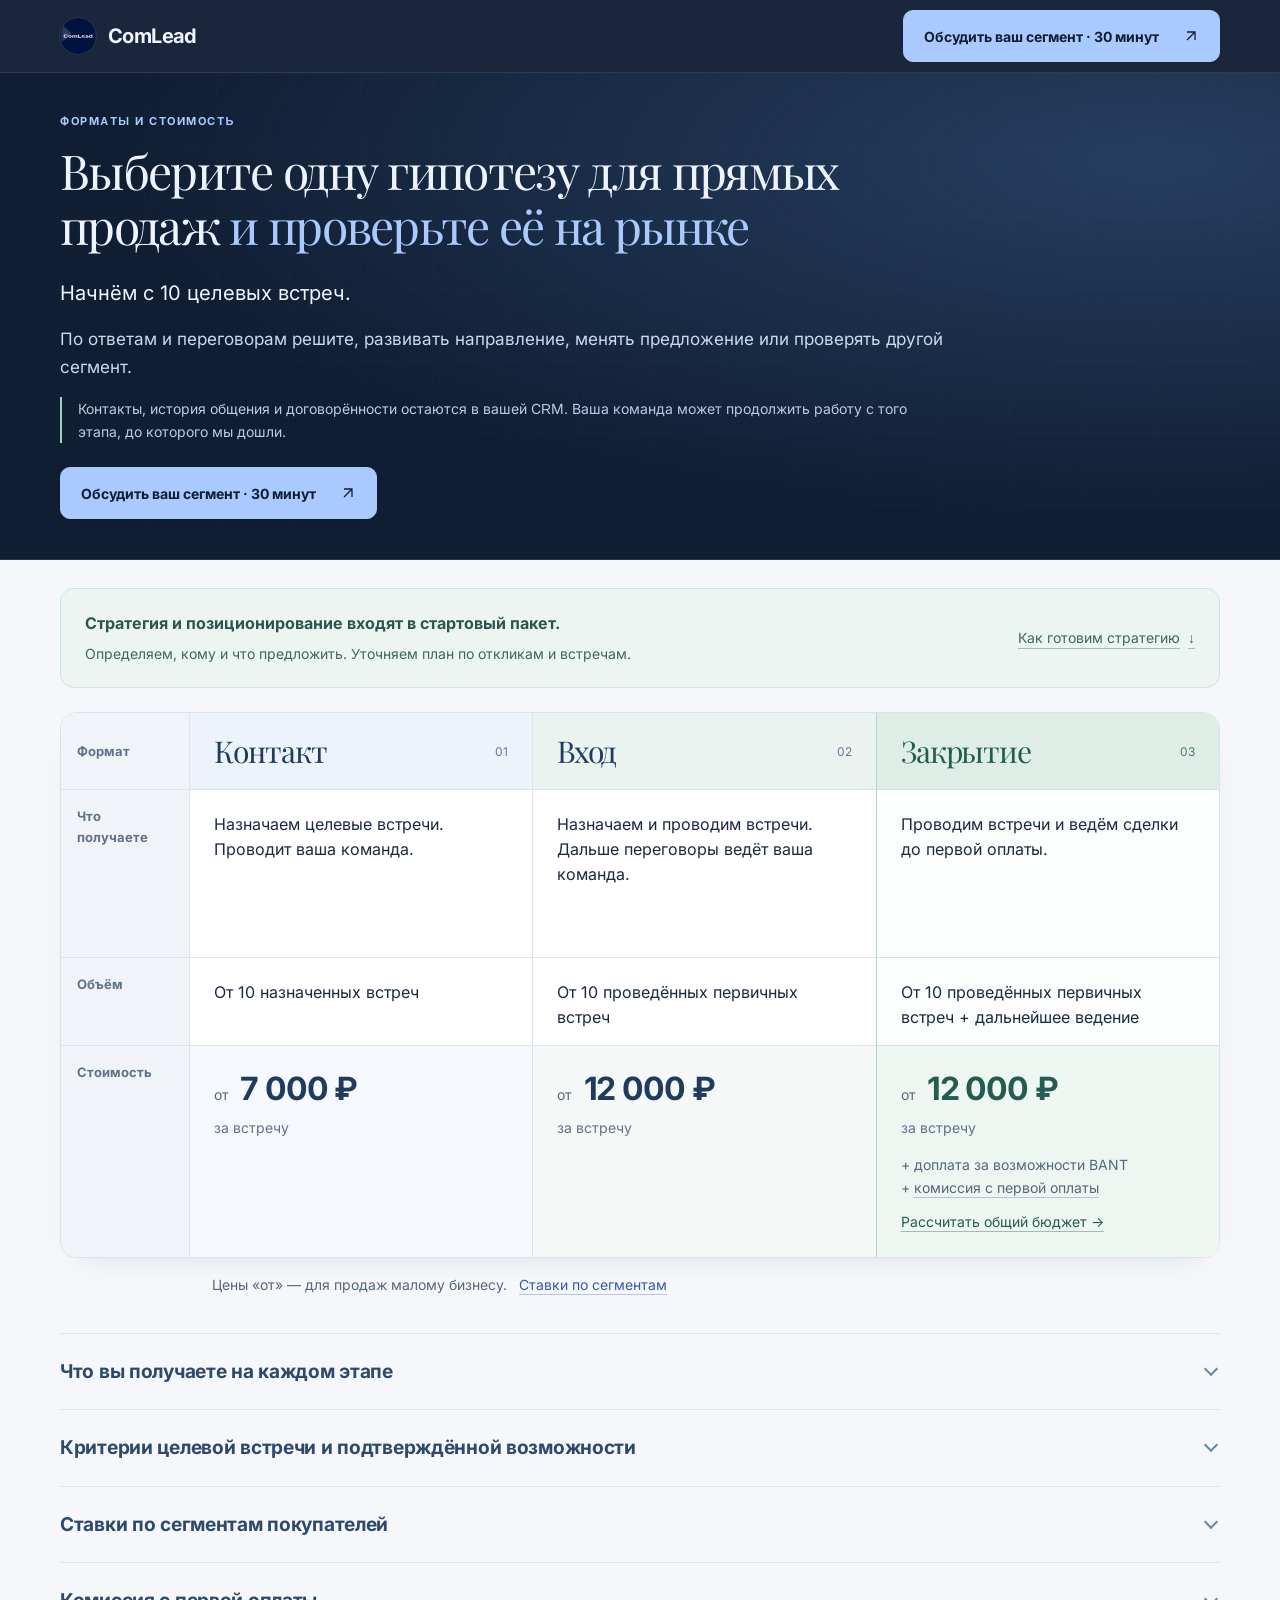
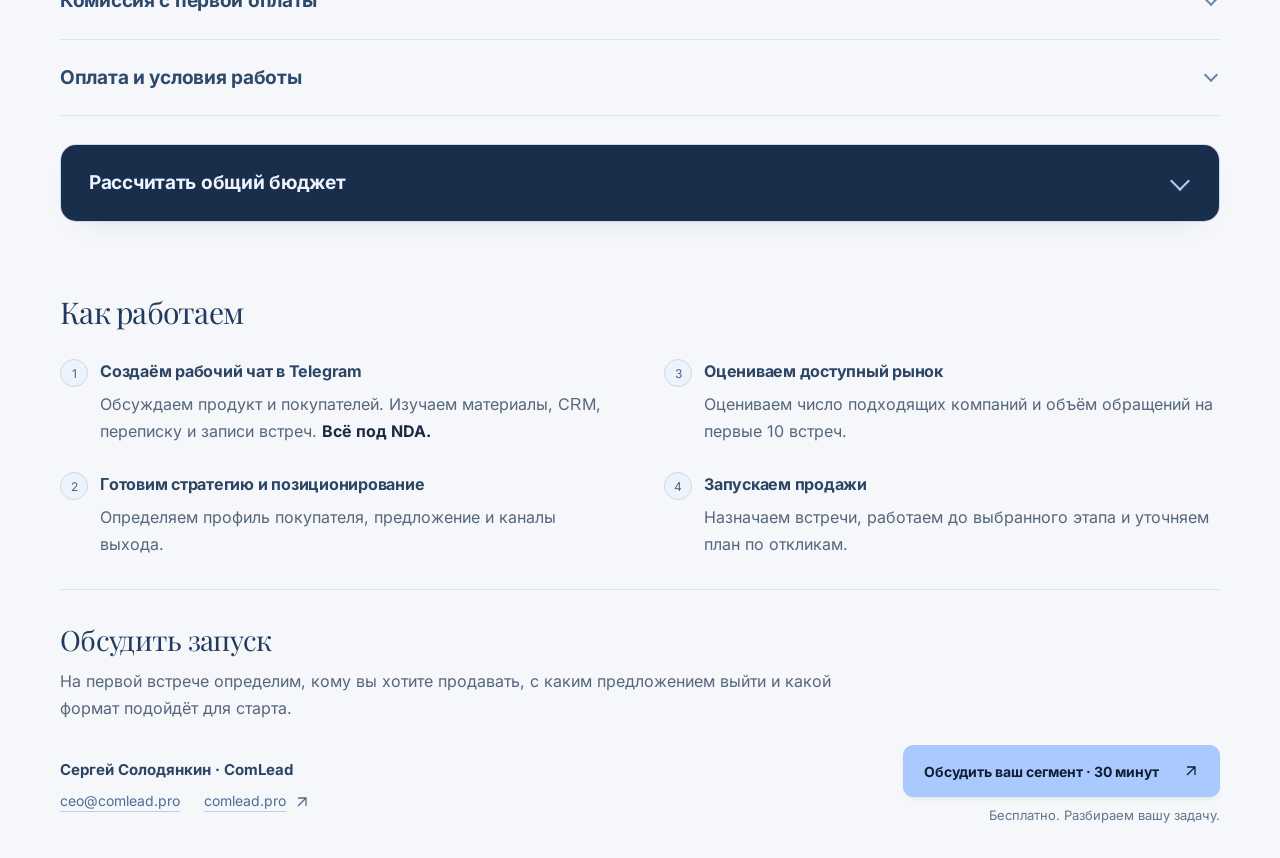
==== commit 5b66dfa2: "Add files via upload" ====
--- a/Onepager.html
+++ b/Onepager.html
@@ -4,8 +4,8 @@
   <meta charset="utf-8">
   <meta name="viewport" content="width=device-width, initial-scale=1">
   <meta name="theme-color" content="#101e33">
-  <meta name="description" content="ComLead — запуск B2B-продаж в новом сегменте с пакета из 10 целевых встреч. Воронка в вашей CRM, стратегия, три формата работы, ставки и расчёт бюджета.">
-  <title>ComLead — рост по требованию · форматы и стоимость</title>
+  <meta name="description" content="ComLead — проверка гипотез прямых продаж в новом или текущем сегменте. Старт с 10 целевых встреч, три формата работы, ставки и расчёт бюджета.">
+  <title>ComLead — проверка гипотез продаж · форматы и стоимость</title>
   <style>
     @font-face {
   font-family: 'Inter';
@@ -1047,12 +1047,22 @@
 
 </style>
 
-<style id="growth-headline-style">
-.hero-subtitle { margin-top: 20px; max-width: 1000px; color: #eef4ff; font: 400 22px/1.5 var(--sans); }
+<style id="hypothesis-headline-style">
+.hero h1 { max-width: 1100px; text-wrap: balance; }
+.hero-accent { color: #aac9ff; }
+.hero-subtitle { margin-top: 24px; max-width: 970px; color: #eef4ff; font: 400 20px/1.55 var(--sans); }
+.hero-lead { max-width: 900px; }
 @media (max-width: 600px) {
-  .hero-subtitle { margin-top: 16px; font-size: 19px; line-height: 1.5; }
+  .hero-subtitle { margin-top: 20px; font-size: 18px; line-height: 1.55; }
 }
-@media print { .hero-subtitle { color: #222; font-size: 13pt; } }
+@media screen and (min-width: 768px) and (max-width: 850px) {
+  .labels { grid-template-rows: 76px 208px 152px 264px; }
+  .plan-fields { grid-template-rows: 208px 152px 264px; }
+}
+@media print {
+  .hero-accent { color: #35557f; }
+  .hero-subtitle { color: #222; font-size: 12pt; }
+}
 </style>
 </head>
 <body id="top">
@@ -1075,9 +1085,9 @@
   <section class="hero" aria-labelledby="page-title">
     <div class="wrap">
       <p class="eyebrow">Форматы и стоимость</p>
-      <h1 id="page-title">Рост по требованию</h1>
-      <p class="hero-subtitle">Запускаем B2B-продажи в новых сегментах. Начните с 10 целевых встреч.</p>
-      <p class="hero-lead">В зависимости от формата назначаем встречи, проводим их или ведём переговоры до первой оплаты.</p>
+      <h1 id="page-title">Выберите одну гипотезу для прямых продаж <span class="hero-accent">и проверьте её на рынке</span></h1>
+      <p class="hero-subtitle">Начнём с 10 целевых встреч.</p>
+      <p class="hero-lead">По ответам и переговорам решите, развивать направление, менять предложение или проверять другой сегмент.</p>
       <p class="hero-terms">Контакты, история общения и договорённости остаются в вашей CRM. Ваша команда может продолжить работу с того этапа, до которого мы дошли.</p>
       <div class="hero-actions">
         <a class="button" href="https://calink.ru/ComLead/30min" target="_blank" rel="noopener noreferrer">
@@ -1107,23 +1117,23 @@
         <dl class="plan-fields">
           <div class="plan-field"><dt class="field-label">Что получаете</dt> <dd>Назначаем целевые встречи. Проводит ваша команда.</dd></div>
           <div class="plan-field volume"><dt class="field-label">Объём</dt> <dd>От 10&nbsp;назначенных встреч</dd></div>
-          <div class="plan-field plan-price"><dt class="field-label">Стоимость</dt> <dd><span class="price"><span class="price__from">от</span> <span>70&nbsp;000&nbsp;₽</span></span> <span class="price-caption">за пакет</span></dd></div>
+          <div class="plan-field plan-price"><dt class="field-label">Стоимость</dt> <dd><span class="price"><span class="price__from">от</span> <span>7&nbsp;000&nbsp;₽</span></span> <span class="price-caption">за встречу</span></dd></div>
         </dl>
       </article>
       <article class="plan plan-entry" aria-labelledby="entry-plan">
         <div class="plan-head"><h2 id="entry-plan">Вход</h2> <span class="plan-number" aria-hidden="true">02</span></div>
         <dl class="plan-fields">
-          <div class="plan-field"><dt class="field-label">Что получаете</dt> <dd>Назначаем и проводим встречи вместе. Дальше переговоры ведёт ваша команда.</dd></div>
+          <div class="plan-field"><dt class="field-label">Что получаете</dt> <dd>Назначаем и проводим встречи. Дальше переговоры ведёт ваша команда.</dd></div>
           <div class="plan-field volume"><dt class="field-label">Объём</dt> <dd>От 10&nbsp;проведённых первичных встреч</dd></div>
-          <div class="plan-field plan-price"><dt class="field-label">Стоимость</dt> <dd><span class="price"><span class="price__from">от</span> <span>120&nbsp;000&nbsp;₽</span></span> <span class="price-caption">за пакет</span></dd></div>
+          <div class="plan-field plan-price"><dt class="field-label">Стоимость</dt> <dd><span class="price"><span class="price__from">от</span> <span>12&nbsp;000&nbsp;₽</span></span> <span class="price-caption">за встречу</span></dd></div>
         </dl>
       </article>
       <article class="plan plan-close" aria-labelledby="close-plan">
         <div class="plan-head"><h2 id="close-plan">Закрытие</h2> <span class="plan-number" aria-hidden="true">03</span></div>
         <dl class="plan-fields">
           <div class="plan-field"><dt class="field-label">Что получаете</dt> <dd>Проводим встречи и ведём сделки до первой оплаты.</dd></div>
-          <div class="plan-field volume"><dt class="field-label">Объём</dt> <dd>От 10&nbsp;первичных встреч + дальнейшее ведение</dd></div>
-          <div class="plan-field plan-price"><dt class="field-label">Стоимость</dt> <dd><span class="price"><span class="price__from">от</span> <span>120&nbsp;000&nbsp;₽</span></span><span class="price-caption">за стартовый пакет</span><p class="price-terms">+ подтверждённые возможности<br>+ <a href="#commission">комиссия с первой оплаты от 2%</a></p><a class="price-caption" id="close-plan-example" href="#economics">Рассчитать общий бюджет →</a></dd></div>
+          <div class="plan-field volume"><dt class="field-label">Объём</dt> <dd>От 10&nbsp;проведённых первичных встреч + дальнейшее ведение</dd></div>
+          <div class="plan-field plan-price"><dt class="field-label">Стоимость</dt> <dd><span class="price"><span class="price__from">от</span> <span>12&nbsp;000&nbsp;₽</span></span><span class="price-caption">за встречу</span><p class="price-terms">+ доплата за возможности BANT<br>+ <a href="#commission">комиссия с первой оплаты</a></p><a class="price-caption" id="close-plan-example" href="#economics">Рассчитать общий бюджет →</a></dd></div>
         </dl>
       </article>
     </section>
@@ -1195,7 +1205,7 @@
       </details>
     </div>
 
-<details class="details" id="terms"><summary>Оплата и условия работы <span class="chevron" aria-hidden="true"></span></summary><div class="details-body"><dl class="compact-rows"><div><dt>На старте</dt><dd>Фиксируем ставки, срок ведения и порядок доплат. Пакет оплачивается авансом, акт — после выполнения объёма.</dd></div><div><dt>В «Закрытии»</dt><dd>Доплата один раз за каждую впервые подтверждённую возможность. Промежуточные встречи входят в ведение. Комиссия — с первой оплаты каждого нового покупателя.</dd></div><div><dt>Замены</dt><dd>Неявки и встречи вне профиля заменяем бесплатно.</dd></div><div><dt>Дальше</dt><dd>Можно купить следующий пакет, продлить ведение или продолжить переговоры по данным в CRM. Период прогноза согласуем по циклу сделки.</dd></div></dl></div></details>
+<details class="details" id="terms"><summary>Оплата и условия работы <span class="chevron" aria-hidden="true"></span></summary><div class="details-body"><dl class="compact-rows"><div><dt>На старте</dt><dd>Фиксируем ставки, срок ведения и порядок доплат. Пакет оплачивается авансом, акт — после выполнения объёма.</dd></div><div><dt>В «Закрытии»</dt><dd>Доплата один раз за каждую впервые подтверждённую возможность. Промежуточные встречи входят в ведение. Комиссия — с первой оплаты каждого нового покупателя.</dd></div><div><dt>Замены</dt><dd>Неявки и встречи вне профиля заменяем бесплатно.</dd></div><div><dt>Дальше: рост по требованию</dt><dd>Можно купить следующий пакет, продлить ведение или продолжить переговоры по данным в CRM. Период прогноза согласуем по циклу сделки.</dd></div></dl></div></details>
     <details class="details economics" id="economics">
       <summary>Рассчитать общий бюджет <span class="chevron" aria-hidden="true"></span></summary>
       <div class="economics-body">
@@ -1239,7 +1249,7 @@
         <p id="calc-error" class="calc-error" role="alert" hidden></p>
         <div id="economics-output">
           <div class="funnel-heading">
-            <div><h2>Прогноз по сценарию</h2><p id="funnel-context">Сделки закрывает ваша команда</p></div>
+            <div><h2>Расчёт по сценарию</h2><p id="funnel-context">Сделки закрывает ваша команда</p></div>
             <span id="funnel-summary" class="funnel-summary">10 → 4 → 2</span>
           </div>
           <div class="funnel-table" role="table" aria-label="Этапы воронки и ставки">
@@ -1271,7 +1281,7 @@
             </dl>
           </section>
           <section class="forecast" aria-labelledby="forecast-title" aria-live="polite" aria-atomic="true">
-            <h3 id="forecast-title">Прогноз выручки</h3>
+            <h3 id="forecast-title">Прогноз вашей выручки</h3>
             <dl>
               <div class="forecast-row"><dt>Первые оплаты<small id="first-revenue-formula">2 клиента × 500 000 ₽</small></dt><dd id="first-revenue">1 000 000 ₽</dd></div>
               <div class="forecast-row forecast-net" id="annual-revenue-row"><dt>Выручка за год после расходов на ComLead<small>До себестоимости и прочих расходов</small><small id="year-revenue-formula">2 клиента × 1 000 000 ₽ − 70 000 ₽</small></dt><dd id="year-revenue">1 930 000 ₽</dd></div>
@@ -1450,7 +1460,7 @@
   const word = (number, forms) => forms[number % 100 >= 11 && number % 100 <= 14 ? 2 : number % 10 === 1 ? 0 : number % 10 >= 2 && number % 10 <= 4 ? 1 : 2];
   const formatDescriptions = {
     appointed: 'Назначаем встречи. Проводит ваша команда.',
-    primary: 'Назначаем и проводим первичные встречи вместе с вами.',
+    primary: 'Назначаем и проводим первичные встречи.',
     full: 'Формируем воронку и ведём переговоры до первой оплаты.'
   };
 
@@ -1509,7 +1519,7 @@
     set('flow-first-count', count(meetings));
     set('flow-first-unit', word(meetings, ['встреча', 'встречи', 'встреч']));
     set('flow-first-label', format === 'appointed' ? 'Назначенные встречи · ICP Fit' : 'Первичные встречи · ICP Fit');
-    set('flow-first-note', format === 'appointed' ? 'Проводит ваша команда' : 'Назначаем и проводим вместе с вами');
+    set('flow-first-note', format === 'appointed' ? 'Проводит ваша команда' : 'Назначаем и проводим встречи');
     set('flow-first-rate', rub(unit));
     set('flow-final-count', count(opportunities));
     set('flow-final-unit', word(opportunities, ['возможность', 'возможности', 'возможностей']));
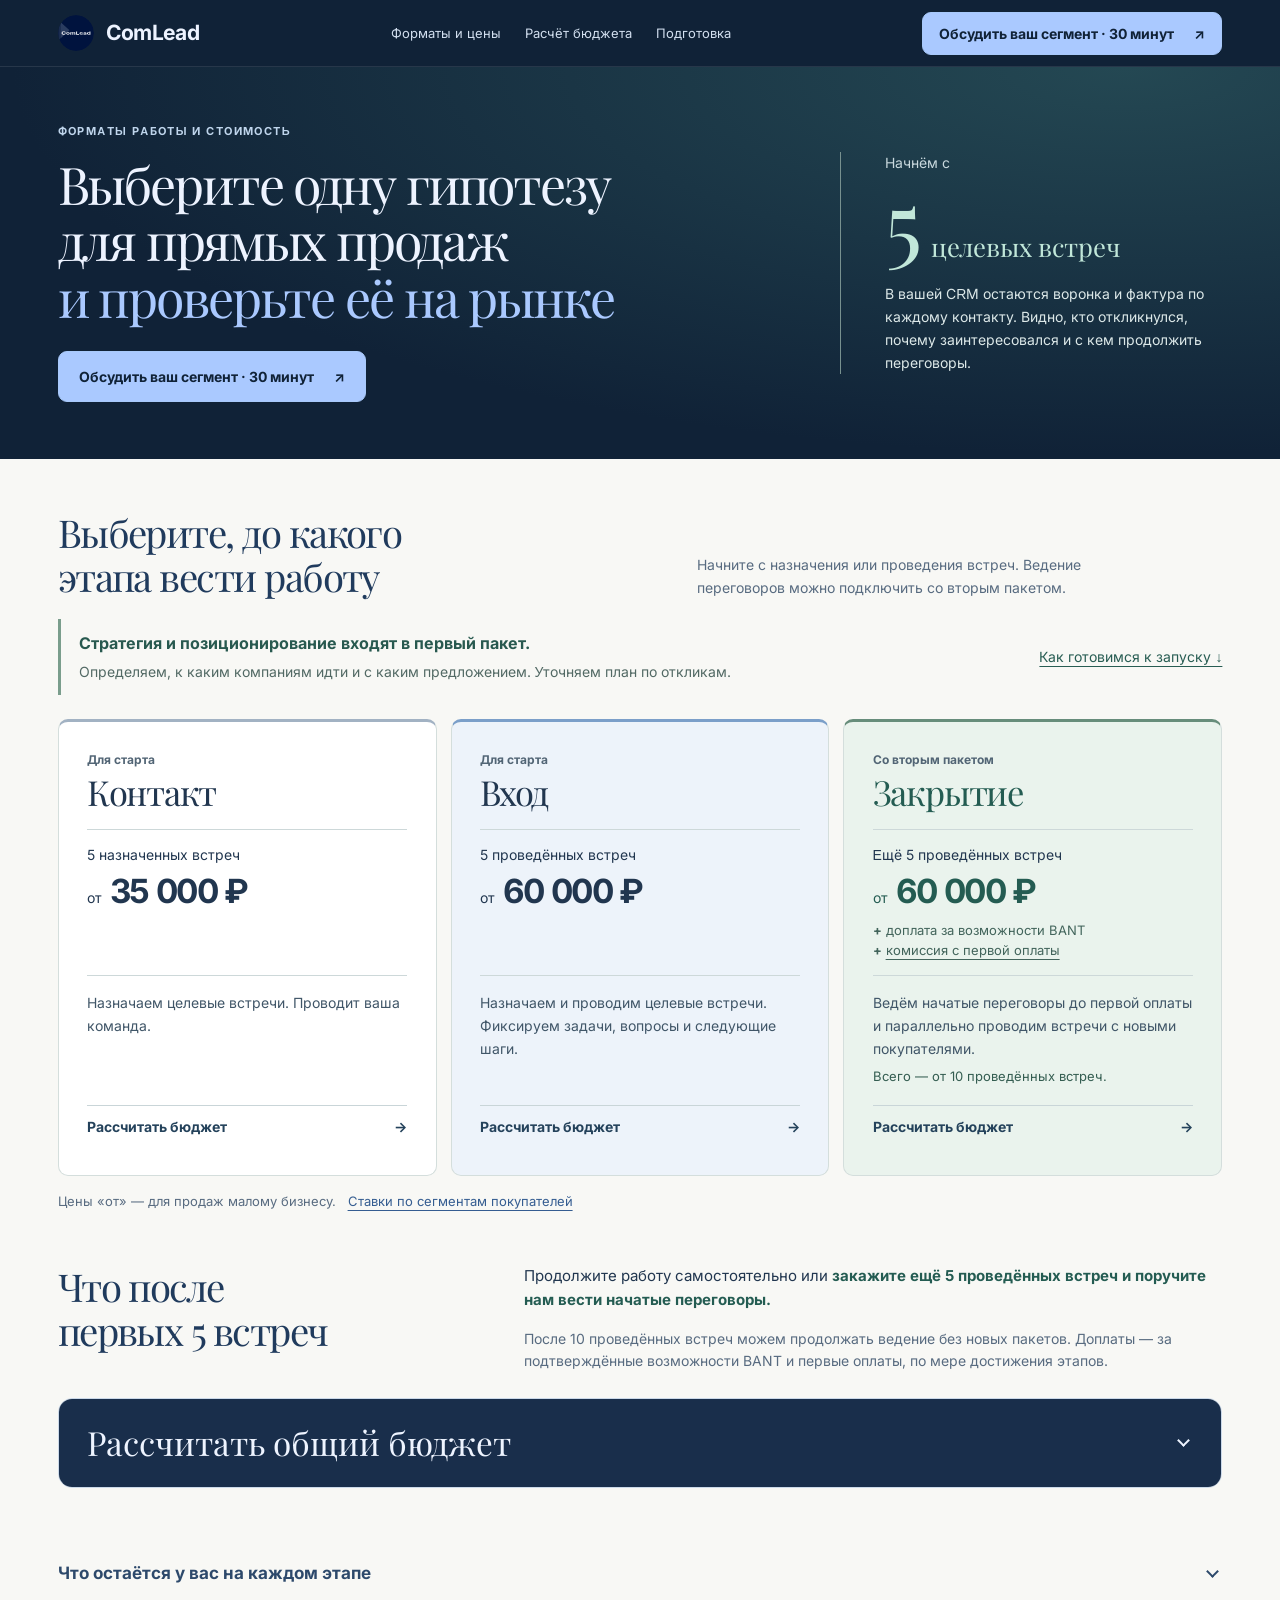
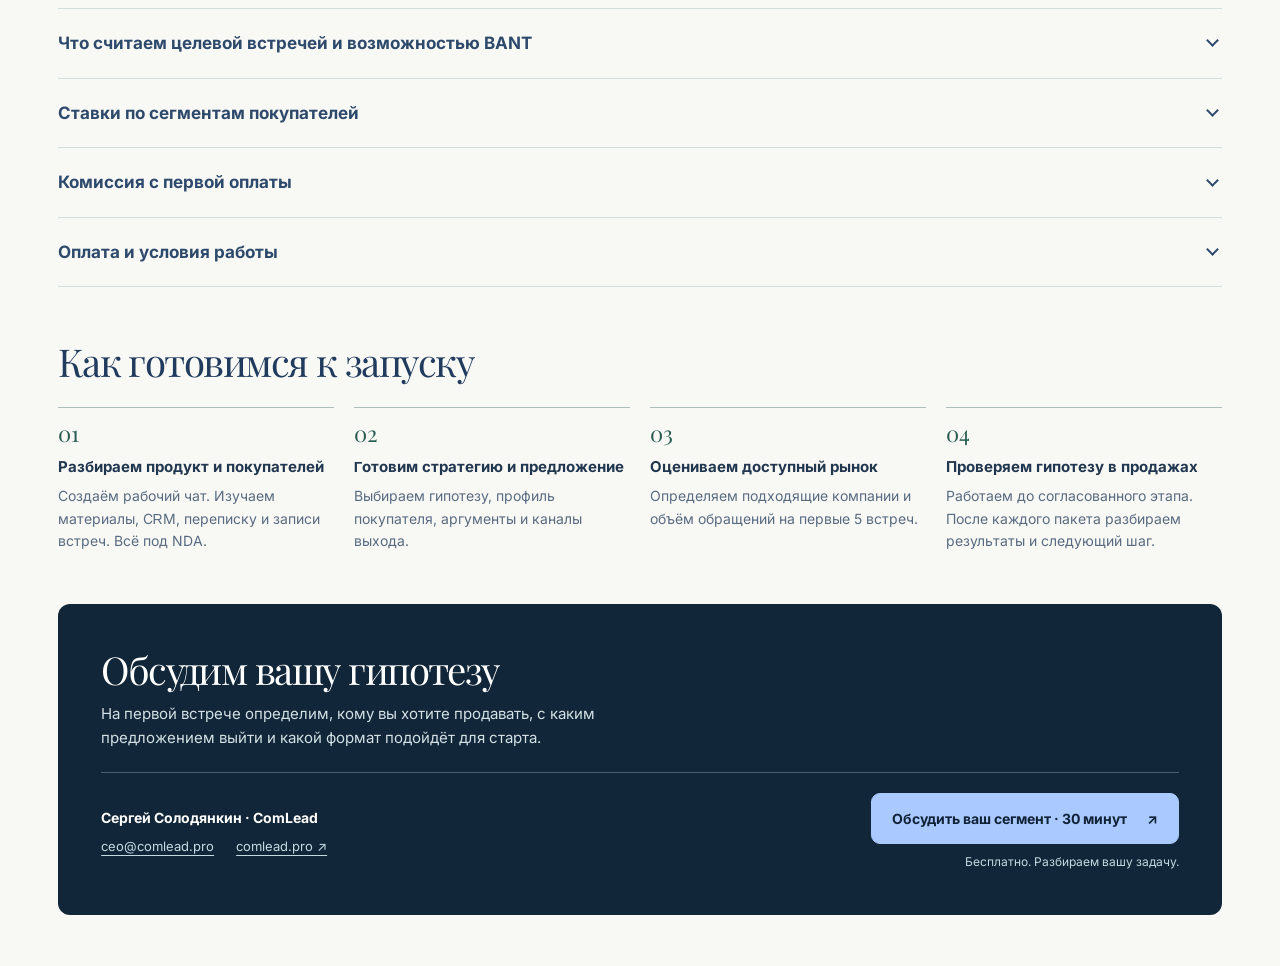
==== commit 84a42020: "Add files via upload" ====
--- a/Onepager.html
+++ b/Onepager.html
@@ -1,13 +1,12 @@
 <!doctype html>
 <html lang="ru">
 <head>
-  <meta charset="utf-8">
-  <meta name="viewport" content="width=device-width, initial-scale=1">
-  <meta name="theme-color" content="#101e33">
-  <meta name="description" content="ComLead — проверка гипотез прямых продаж в новом или текущем сегменте. Старт с 10 целевых встреч, три формата работы, ставки и расчёт бюджета.">
-  <title>ComLead — проверка гипотез продаж · форматы и стоимость</title>
-  <style>
-    @font-face {
+<meta charset="utf-8">
+<meta name="viewport" content="width=device-width, initial-scale=1, viewport-fit=cover">
+<meta name="theme-color" content="#101e33">
+<meta name="description" content="ComLead — проверка гипотез прямыми продажами. Начните с 5 целевых встреч: стратегия включена, дальнейшая работа — небольшими пакетами.">
+<title>ComLead — начнём с 5 целевых встреч</title>
+<style>@font-face {
   font-family: 'Inter';
   font-style: normal;
   font-weight: 400;
@@ -28,1403 +27,554 @@
   font-display: swap;
   src: url([data-uri]) format('woff');
 }
+/* The established ComLead palette and embedded typefaces are retained. */
+:root{--navy:#101e33;--ink:#21364f;--muted:#586b80;--blue:#aac9ff;--teal:#2b6257;--paper:#f5f7fa;--line:#d9e3ed;--sans:Inter,Arial,sans-serif;--serif:'Playfair Display',Georgia,serif;--header-h:72px}
+*{box-sizing:border-box}html{scroll-behavior:smooth;scroll-padding-block-start:calc(var(--header-h) + 20px)}body{margin:0;background:var(--paper);color:var(--ink);font:16px/1.6 var(--sans);-webkit-font-smoothing:antialiased}h1,h2,h3,p,dl,dd{margin:0}a{color:inherit;text-underline-offset:4px}button,input,select{font:inherit}button,a,summary{-webkit-tap-highlight-color:transparent}button{cursor:pointer}img,svg{display:block;max-width:100%}strong,b{font-weight:700}[hidden]{display:none!important}:is(a,button,summary,input,select,[tabindex]):focus-visible{outline:3px solid #6292d6;outline-offset:4px}[id]{scroll-margin-block-start:calc(var(--header-h) + 20px)}.wrap{width:min(1160px,calc(100% - 64px));margin-inline:auto}.sr-only{position:absolute;width:1px;height:1px;overflow:hidden;clip-path:inset(50%);white-space:nowrap}.skip{position:fixed;inset-block-start:10px;inset-inline-start:10px;transform:translateY(-200%);z-index:100;padding:12px 20px;background:white;color:var(--navy)}.skip:focus{transform:none}.button{display:inline-flex;align-items:center;justify-content:center;gap:20px;padding:14px 20px;min-height:50px;border:1px solid #a8c9fa;border-radius:9px;background:var(--blue);color:var(--navy);font-size:14px;font-weight:700;text-decoration:none;line-height:1.5}.button:hover{background:#c5daff}.button svg{width:16px;height:16px;flex:none}.site-header{position:sticky;inset-block-start:0;z-index:30;background:#101e33f7;color:#edf3ff;border-bottom:1px solid #ffffff18}.topbar{display:flex;align-items:center;justify-content:space-between;gap:24px;min-height:var(--header-h)}.brand{display:inline-flex;align-items:center;gap:12px;text-decoration:none;font-size:21px;font-weight:700;letter-spacing:-.03em}.brand img{width:36px;height:36px;border-radius:50%}.header-mobile-link{display:none}.hero{padding-block:44px 40px;background:radial-gradient(ellipse at 90% 10%,#233c5c,transparent 68%),var(--navy);color:#edf3ff}.eyebrow{font-size:11px;line-height:1.5;font-weight:700;letter-spacing:.13em;text-transform:uppercase;color:var(--blue)}.hero h1{max-width:1080px;margin-block-start:16px;font:400 clamp(32px,4.1vw,50px)/1.17 var(--serif);letter-spacing:-.035em;text-wrap:balance}.hero-accent{color:var(--blue)}.hero-subtitle{margin-block-start:28px;font-size:23px;line-height:1.45}.hero-subtitle strong{font-variant-numeric:lining-nums tabular-nums}.hero-lead{margin-block-start:14px;max-width:760px;color:#c4d2e6;font-size:16px;line-height:1.65}.hero-actions{margin-block-start:24px}.hero-terms{margin-block-start:24px;padding-inline-start:16px;border-inline-start:2px solid #9bd1c2;max-width:800px;color:#bfd0e6;font-size:14px}.hero-actions+.hero-terms{margin-block-start:24px}main{padding-block:28px 40px}.strategy-strip{display:flex;align-items:center;justify-content:space-between;gap:16px 32px;background:#eaf3ef;border:1px solid #d0e2da;border-radius:12px;padding:20px 24px;color:#3e6258}.strategy-strip strong{color:#28594f}.strategy-strip p+p{font-size:14px;margin-block-start:4px}.strategy-link{flex:none;font-size:14px}.section-intro{margin-block:32px 18px}.section-intro h2,.next-step h2,.workflow h2,.launch h2{font:400 29px/1.3 var(--serif);letter-spacing:-.025em;color:#203b5d}.section-intro p{font-size:14px;color:var(--muted);margin-block-start:6px}
+/* Shared subgrid rows align the three formats without fixed text heights. */
+.plans{display:grid;grid-template-columns:repeat(3,minmax(0,1fr));gap:0 20px}.plan{display:grid;grid-template-rows:subgrid;grid-row:span 4;min-width:0;border:1px solid var(--line);border-radius:13px;background:#fff;overflow:hidden}.plan-head{padding:20px 22px;background:#edf3fb}.plan-kicker{font-size:12px;color:var(--muted)}.plan-head h3{font:400 30px/1.25 var(--serif);letter-spacing:-.035em;margin-block-start:6px}.plan-description{padding:20px 22px;font-size:15px;line-height:1.6}.plan-volume{padding:18px 22px;border-block-start:1px solid var(--line);font-size:14px;line-height:1.6}.plan-volume strong{display:block;font-size:16px}.plan-price{padding:22px;background:#f4f7fb;border-block-start:1px solid var(--line)}.price{display:flex;align-items:baseline;gap:8px;font-size:31px;line-height:1.2;font-weight:700;letter-spacing:-.04em;font-variant-numeric:lining-nums tabular-nums;white-space:nowrap}.price small{font-size:14px;color:var(--muted);font-weight:400;letter-spacing:0}.price-caption{display:block;color:var(--muted);font-size:14px;margin-block-start:6px}.price-terms{color:#42645b;font-size:13px;line-height:1.65;margin-block-start:16px}.price-terms span{display:block}.plan-close{border-color:#bad7cc}.plan-close .plan-head{background:#deeee7}.plan-close .plan-price{background:#edf6f1}.plan-close .price,.plan-close h3{color:#245c52}.plan-close .plan-volume{border-color:#d4e4dc}.plan-link{display:inline-block;font-size:13px;margin-block-start:14px;color:#28594f}.price-note{margin-block-start:14px;color:var(--muted);font-size:13px}.price-note a{margin-inline-start:8px;color:#355d91}.next-step{display:grid;grid-template-columns:minmax(0,.8fr) minmax(0,1.5fr);gap:24px 48px;margin-block:36px;padding-block:30px;border-block:1px solid var(--line)}.next-step h2{max-width:290px}.next-step p{font-size:15px}.next-step p+p{margin-block-start:16px;color:var(--muted);font-size:14px}.next-step strong{color:#245c52}.details{border-block-end:1px solid var(--line)}.details>summary{display:flex;justify-content:space-between;align-items:center;gap:24px;padding-block:22px;list-style:none;cursor:pointer;color:#2d496b;font-weight:700;font-size:17px;line-height:1.45}.details>summary::-webkit-details-marker{display:none}.details>summary:hover{color:#3559a3}.chevron{width:9px;height:9px;flex:none;margin:0 5px 5px;border-inline-end:2px solid currentColor;border-block-end:2px solid currentColor;transform:rotate(45deg)}details[open]>summary .chevron{transform:rotate(225deg);margin-block-end:-4px}.details-body{padding-block:4px 28px}.detail-sub,.billing-note{font-size:14px;color:var(--muted)}.detail-sub{margin-block-end:20px}.billing-note{margin-block-start:16px}.compact-rows>div{display:grid;grid-template-columns:minmax(0,190px) minmax(0,1fr);gap:16px;padding-block:14px;border-block-end:1px solid var(--line)}.compact-rows>div:last-child{border:0}.compact-rows dt{font-weight:700;font-size:14px}.compact-rows dd{font-size:14px;color:var(--muted)}.criteria{display:grid;grid-template-columns:repeat(2,minmax(0,1fr));gap:40px}.criteria h3{font-size:17px;margin-block-end:8px}.criteria .compact-rows>div{grid-template-columns:1fr;gap:4px}.compact-note{margin-block-start:16px;color:var(--muted);font-size:13px}.rate-formula{padding:16px 20px;background:#eaf3ef;color:#345e53;border-radius:10px;margin-block-end:20px;font-size:14px}.rate-formula strong{display:block;margin-block-end:4px}.rates-wrap{border:1px solid var(--line);border-radius:12px;overflow:hidden;background:white}.rates{width:100%;border-collapse:collapse;table-layout:fixed;text-align:start;font-size:15px;font-variant-numeric:tabular-nums}.rates :is(th,td){padding:17px 18px;border-block-end:1px solid var(--line);vertical-align:middle}.rates thead th{font-size:13px;font-weight:400;background:#edf3fb;vertical-align:top}.rates thead strong{display:block;font-size:14px;margin-block-start:6px;line-height:1.5}.rates tbody th{font-size:15px}.rates tbody td{font-weight:700;white-space:nowrap}.rates small{display:block;font-size:12px;color:var(--muted);font-weight:400;margin-block-start:6px}.rates tr:last-child :is(th,td){border-block-end:0}.rates .rate-addon{background:#eaf3ef}.rate-plus{font-size:21px;line-height:1;font-weight:700;margin-inline-end:6px}.rate-label{display:none}.commission-grid{display:grid;grid-template-columns:repeat(7,minmax(0,1fr));border:1px solid var(--line);border-radius:10px;overflow:hidden;background:#fff}.commission-cell{padding:16px 8px;display:grid;gap:10px;text-align:center}.commission-cell+.commission-cell{border-inline-start:1px solid var(--line)}.commission-cell span,.commission-cell small{font-size:12px;color:var(--muted)}.commission-cell strong{font-size:22px;color:#345b88}.commission-cell small{padding-block-start:10px;border-block-start:1px solid var(--line)}
+/* One calculator, with the funnel and its billable stages kept together. */
+.economics{margin-block-start:28px;border:1px solid #cbd9e9;border-radius:14px;background:#edf2f8;overflow:hidden}.economics>summary{padding:23px 28px;background:#192e4b;color:#eef4ff}.economics>summary:hover{background:#203956;color:white}.economics-body{padding:28px}.calc-intro{font-size:14px;color:var(--muted);margin-block-end:24px}.economics-inputs{display:grid;grid-template-columns:1fr 1.35fr 1fr;gap:22px}.economics-form label{display:block;font-size:14px;font-weight:700;min-width:0}.economics-form :is(input,select){display:block;min-width:0;width:100%;min-height:50px;padding:11px 12px;margin-block-start:8px;border:1px solid #bfcfe0;border-radius:8px;background:white;color:var(--ink);font-size:15px}.economics-form small{display:block;margin-block-start:8px;font-weight:400;font-size:12px;line-height:1.55;color:var(--muted)}.economics-form input[aria-invalid=true]{border-color:#a23d33}.quantity{display:flex;gap:0;margin-block-start:8px;background:white;border:1px solid #bfcfe0;border-radius:8px;overflow:hidden}.quantity input{border:0;margin:0;border-radius:0;text-align:center;-moz-appearance:textfield;font-variant-numeric:tabular-nums;padding-inline:0}.quantity input::-webkit-inner-spin-button,.quantity input::-webkit-outer-spin-button{-webkit-appearance:none;margin:0}.quantity button{border:0;border-radius:0;background:#f6f9fd;color:#305783;flex:0 0 44px;font-size:21px}.quantity button:hover{background:#e2ebf7}.quantity button:disabled{opacity:.4;cursor:default}.economics-money{display:grid;grid-template-columns:repeat(2,minmax(0,1fr));gap:22px;margin-block-start:22px}.scenario-options{display:flex;flex-wrap:wrap;align-items:center;gap:10px;margin:24px 0 0;padding:0;border:0}.scenario-options legend{float:inline-start;margin-inline-end:12px;font-size:14px;font-weight:700;padding-block:12px}.scenario-options label{position:relative;cursor:pointer}.scenario-options input{position:absolute;opacity:0;inset:0;width:100%;min-height:100%;margin:0;cursor:pointer}.scenario-options span{display:block;background:white;border:1px solid #bfcfe0;border-radius:8px;padding:10px 14px;font-size:14px;font-weight:400;line-height:1.55}.scenario-options input:checked+span{background:#1f3a5a;color:white;border-color:#1f3a5a}.scenario-options input:focus-visible+span{outline:3px solid #6292d6;outline-offset:3px}.scenario-explanation{margin-block-start:16px;font-size:13px;line-height:1.7;color:var(--muted)}.calc-rule{padding:14px 16px;border-inline-start:3px solid #528878;background:#e5f0eb;color:#345d51;font-size:13px;margin-block-start:20px}.assumptions{margin-block-start:18px;border-block-end:1px solid #d2dfed}.assumptions>summary{padding-block:12px;font-size:13px;font-weight:400}.assumption-fields{display:grid;grid-template-columns:repeat(3,minmax(0,1fr));gap:20px;padding-block:8px 20px}.calc-error{margin-block:20px 0;padding:14px 16px;border:1px solid #d9aaa5;background:#fff2ef;border-radius:8px;color:#8d342d;font-size:14px}.calc-warning{color:#8a5116!important}.funnel-heading{margin-block:30px 18px}.funnel-heading h2{font-size:20px;line-height:1.4}.funnel-heading p{font-size:13px;color:var(--muted);margin-block-start:5px}.funnel-table{background:white;border:1px solid #d6e0ed;border-radius:12px;overflow:hidden}.funnel-head,.funnel-row{display:grid;grid-template-columns:100px minmax(0,1fr) 230px;gap:24px;align-items:center;padding:16px 22px}.funnel-head{background:#e6edf7;font-size:12px;font-weight:700;color:#5a718c}.funnel-head>:last-child{text-align:end}.funnel-row+.funnel-row{border-block-start:1px solid #e4eaf2}.funnel-count{font-weight:700;font-size:25px;line-height:1.3;color:#355c8e;font-variant-numeric:tabular-nums;white-space:nowrap}.funnel-count.unknown{font-size:14px;font-weight:400;color:var(--muted);white-space:normal}.funnel-count small{display:block;font-size:11px;letter-spacing:0;font-weight:400;margin-block-start:4px;color:var(--muted)}.funnel-stage strong{display:block;font-size:14px}.funnel-stage small{display:block;margin-block-start:4px;color:var(--muted);font-size:12px;line-height:1.6}.funnel-cost{text-align:end}.funnel-cost strong{display:block;font-size:17px;line-height:1.4;font-variant-numeric:tabular-nums;white-space:nowrap}.funnel-cost small{display:block;margin-block-start:4px;color:var(--muted);font-size:12px;line-height:1.6}.funnel-row.active-stage{background:#f1f7f4}.active-stage .funnel-count{color:#2c6859}.funnel-row.top-stage{background:#fafcfe}.funnel-row.top-stage .funnel-cost strong{font-weight:400;font-size:15px;color:var(--muted)}.calc-footnote{margin-block-start:12px;font-size:12px;color:var(--muted)}.budget{margin-block-start:24px;padding:24px;background:white;border:1px solid #d6e0ed;border-radius:12px}.budget h3,.forecast h3{font-size:18px;line-height:1.4;margin-block-end:10px}.budget-row{display:grid;grid-template-columns:minmax(0,1fr) auto;align-items:start;gap:18px;padding-block:14px}.budget-row dt{font-size:14px;line-height:1.5}.budget-row small{display:block;margin-block-start:4px;font-size:12px;color:var(--muted)}.budget-row dd{font-size:19px;line-height:1.4;font-weight:700;font-variant-numeric:tabular-nums;white-space:nowrap}.budget-row.inactive dd{font-weight:400;color:var(--muted)}.appointment-separated{border-block-end:1px solid var(--line);margin-block-end:6px;padding-block-end:20px}.budget-total{border-block-start:2px solid #b7c9df;margin-block-start:6px;padding-block-start:20px}.budget-total dt{font-size:16px;font-weight:700}.budget-total dd{font-size:30px;line-height:1.3;color:#244565}.payment-note{margin-block-start:16px;padding-block-start:16px;border-block-start:1px solid var(--line);font-size:13px;color:var(--muted)}.payment-note strong{color:var(--ink)}.forecast{margin-block-start:24px;padding:24px;background:#e5f0eb;border:1px solid #ccdfd5;border-radius:12px;color:#2a5d50}.forecast h3{color:#2a5d50}.forecast-row{display:grid;grid-template-columns:minmax(0,1fr) auto;align-items:center;gap:24px;padding-block:16px}.forecast-row+.forecast-row{border-block-start:1px solid #c5dacf}.forecast-row dt{font-size:14px}.forecast-row small{display:block;font-size:12px;margin-block-start:6px;color:#526f63}.forecast-row dd{font-weight:700;font-size:28px;line-height:1.3;font-variant-numeric:tabular-nums;white-space:nowrap}.is-negative{color:#9d4a38}.workflow{margin-block-start:36px;padding-block:10px 30px;border-block-end:1px solid var(--line)}.workflow-steps{display:grid;grid-template-columns:repeat(2,minmax(0,1fr));gap:24px 48px;counter-reset:steps;list-style:none;margin:24px 0 0;padding:0}.workflow-steps li{position:relative;padding-inline-start:38px;counter-increment:steps}.workflow-steps li::before{content:counter(steps,decimal-leading-zero);position:absolute;inset-inline-start:0;inset-block-start:1px;color:#66809d;font-size:12px;font-weight:700}.workflow-steps h3{font-size:15px}.workflow-steps p{margin-block-start:6px;font-size:14px;color:var(--muted)}.launch{padding-block:30px 24px}.launch p{max-width:760px;margin-block-start:10px;font-size:15px;color:var(--muted)}.contact{display:flex;justify-content:space-between;align-items:center;gap:24px}.contact-person{font-size:14px}.contact-links{display:flex;flex-wrap:wrap;gap:8px 22px;margin-block-start:7px;color:var(--muted);font-size:13px}.contact-note{margin-block-start:8px;font-size:12px;text-align:end;color:var(--muted)}
+@media(max-width:1000px){.wrap{width:calc(100% - 48px)}.plans{gap:0 14px}.plan-head,.plan-description,.plan-volume,.plan-price{padding-inline:18px}.price{font-size:27px}.plan-description{font-size:14px}.plan-volume strong{font-size:15px}.price-terms{font-size:12px}.strategy-strip{flex-wrap:wrap}.economics-inputs{grid-template-columns:1fr 1fr}.volume-input{grid-column:1/-1;max-width:300px}.funnel-head,.funnel-row{grid-template-columns:80px minmax(0,1fr) 180px;gap:18px;padding-inline:18px}.commission-grid{grid-template-columns:repeat(4,minmax(0,1fr))}.commission-cell{border-block-end:1px solid var(--line)}.commission-cell:nth-child(5){border-inline-start:0}.rates :is(th,td){padding-inline:12px}.rates thead strong{font-size:13px}.next-step{gap:24px}}
+@media(max-width:760px){:root{--header-h:64px}.wrap{width:calc(100% - 32px)}.header-cta{display:none}.header-mobile-link{display:block;font-size:13px}.brand{font-size:19px}.brand img{width:32px;height:32px}.hero{padding-block:30px}.hero h1{font-size:clamp(30px,6vw,43px);text-wrap:initial}.hero-subtitle{font-size:21px;margin-block-start:24px}.hero-lead{font-size:15px}.hero-terms{font-size:13px}.hero-actions .button{width:100%;max-width:360px}.strategy-strip{padding:18px}.strategy-strip p{font-size:15px}.strategy-strip p+p{font-size:13px}.strategy-link{font-size:13px}.section-intro h2,.next-step h2,.workflow h2,.launch h2{font-size:27px}.plans{grid-template-columns:1fr;gap:18px}.plan{display:block;grid-row:auto}.plan-head{display:flex;flex-wrap:wrap;gap:8px 16px;align-items:center;justify-content:space-between}.plan-head h3{margin:0}.plan-kicker{font-size:12px}.plan-description,.plan-volume{font-size:15px}.plan-volume strong{font-size:16px}.plan-price{padding-block:20px}.price{font-size:32px}.price-terms{font-size:13px}.price-note a{display:block;margin-inline:0;margin-block-start:4px}.next-step{grid-template-columns:1fr;gap:16px;margin-block:28px;padding-block:24px}.next-step h2{max-width:none}.details>summary{font-size:16px;padding-block:20px;gap:16px}.compact-rows>div{grid-template-columns:1fr;gap:5px}.criteria{grid-template-columns:1fr;gap:28px}.rates-wrap{border:0;border-radius:0;background:transparent;overflow:visible}.rates,.rates tbody{display:block}.rates thead{position:absolute;width:1px;height:1px;clip-path:inset(50%);overflow:hidden}.rates tbody{display:grid;gap:16px}.rates tbody tr{display:block;background:white;border:1px solid var(--line);border-radius:10px;overflow:hidden}.rates tbody th{display:block;background:#edf3fb;padding:16px;text-align:start}.rates tbody td{display:flex;align-items:center;justify-content:space-between;gap:16px;padding:14px 16px;font-size:16px}.rates tbody td:last-child{border-block-end:0}.rates .rate-label{display:block;white-space:normal;font-size:13px;font-weight:400;color:var(--muted)}.rates .rate-label small{font-size:11px;margin-block-start:3px}.rates .rate-value{flex:none}.rate-plus{font-size:18px}.commission-grid{grid-template-columns:repeat(2,minmax(0,1fr))}.commission-cell:nth-child(odd){border-inline-start:0}.economics>summary{padding:20px}.economics-body{padding:22px 16px}.economics-inputs,.economics-money{grid-template-columns:1fr;gap:20px}.volume-input{grid-column:auto;max-width:none}.economics-form :is(input,select){font-size:16px}.scenario-options{gap:10px}.scenario-options legend{float:none;width:100%;padding-block:0 10px}.scenario-options label{flex:1}.scenario-options span{text-align:center;padding-inline:8px;font-size:13px}.assumption-fields{grid-template-columns:1fr;gap:16px}.funnel-head{display:none}.funnel-row{grid-template-columns:66px minmax(0,1fr);gap:6px 14px;padding:16px 14px}.funnel-count{grid-column:1;grid-row:1/3;align-self:start;font-size:24px;white-space:normal;overflow-wrap:anywhere}.funnel-count.unknown{font-size:12px}.funnel-stage{grid-column:2}.funnel-cost{grid-column:2;text-align:start;margin-block-start:6px}.funnel-stage strong{font-size:14px}.funnel-cost strong{font-size:17px}.funnel-cost small{font-size:12px}.top-stage .funnel-cost{margin:0}.budget,.forecast{padding:20px 16px}.budget-row{gap:12px}.budget-row dd{font-size:17px}.budget-row dt{font-size:13px}.budget-total{grid-template-columns:1fr;gap:10px}.budget-total dt{font-size:16px}.budget-total dd{font-size:30px}.forecast-row{grid-template-columns:1fr;gap:10px}.forecast-row dd{font-size:27px}.workflow-steps{grid-template-columns:1fr;gap:22px}.contact{flex-direction:column;align-items:stretch}.contact .button{width:100%}.contact-note{text-align:start}}
+@media(max-width:360px){.button{font-size:13px;padding-inline:14px;gap:12px}.hero h1{font-size:30px}.funnel-row{padding-inline:10px;grid-template-columns:55px minmax(0,1fr);gap:6px 10px}.economics-body{padding-inline:12px}.budget,.forecast{padding-inline:12px}.budget-row{grid-template-columns:1fr;gap:6px}.budget-row dd{font-size:20px}.budget-total dd{font-size:28px}.rates tbody td{padding-inline:12px}.scenario-options span{font-size:12px}}
+@media(prefers-reduced-motion:reduce){html{scroll-behavior:auto}*,*::before,*::after{transition:none!important;animation:none!important}}
+@page{size:A4;margin:12mm}@media print{:root{--header-h:0px}body{background:white;font-size:10pt}.wrap{width:100%}.site-header{position:static;background:white;color:var(--ink);border:0}.topbar{min-height:40px}.button,.skip,.header-mobile-link,.hero-actions{display:none}.hero{padding-block:16px;background:white;color:var(--ink)}.hero h1{font-size:28pt;color:var(--ink)}.hero-accent,.eyebrow{color:#345b88}.hero-subtitle{font-size:16pt;margin-block-start:16px}.hero-lead,.hero-terms{color:var(--muted);font-size:10pt}.plans{gap:10px}.plan-head,.plan-description,.plan-volume,.plan-price{padding:12px}.plan-head h3{font-size:22pt}.plan-description,.plan-volume,.price-terms{font-size:9pt}.price{font-size:22pt}.details>summary{font-size:12pt}.details-body{padding-block-end:20px}.economics{break-before:page}.economics-body{padding:16px}.funnel-row,.budget,.forecast,.plan,.workflow-steps li{break-inside:avoid}.funnel-head,.funnel-row{grid-template-columns:70px minmax(0,1fr) 170px;padding:12px}.next-step p{font-size:10pt}.next-step{margin-block:20px}.contact{break-inside:avoid}.details,.strategy-strip,.plan,.economics,.funnel-row,.forecast{-webkit-print-color-adjust:exact;print-color-adjust:exact}}
+</style>
+<style>
+:root {
+  --paper: #f8f8f5;
+  --navy: #102237;
+  --teal: #285d53;
+  --line: #d4dedc;
+  --header-h: 66px;
+  --space: clamp(32px, 4vw, 56px);
+}
+.wrap { width: min(1170px, calc(100% - clamp(36px, 9vw, 144px))); }
+html { scroll-behavior: auto; scroll-padding-block-start: calc(var(--header-h) + 16px); }
+[id] { scroll-margin-block-start: 0; }
+.site-header { background: var(--navy); }
+.reader-nav { display: flex; align-items: center; gap: 24px; }
+.reader-nav a { color: #d2dfef; text-decoration: none; font-size: 13px; padding-block: 10px; }
+.reader-nav a:hover { color: white; text-decoration: underline; }
+.header-cta { min-height: 42px; padding: 10px 16px; }
+.hero { padding-block: clamp(32px, 4.4vw, 70px); background: radial-gradient(ellipse at 88% 0%, #244853, transparent 70%), var(--navy); }
+.hero-layout { display: grid; grid-template-columns: minmax(0,1.65fr) minmax(0,.88fr); gap: clamp(28px,5vw,76px); align-items: center; }
+.hero h1 { font-size: clamp(37px,4.05vw,59px); line-height: 1.09; letter-spacing: -.041em; text-wrap: initial; }
+.hero h1 > span { display: block; }
+.hero-actions { margin-block-start: 26px; }
+.hero-copy .eyebrow { color: #bfd5ec; }
+.starter { padding-inline-start: clamp(24px,3.5vw,52px); border-inline-start: 1px solid #78918f; }
+.starter-label { font-size: 14px; color: #c9d9de; }
+.starter-volume { display: flex; align-items: baseline; gap: 15px; margin: 0 0 16px; color: #c1e7d9; }
+.starter-volume strong { font: 400 clamp(66px,7vw,104px)/1.02 var(--serif); letter-spacing: -.065em; }
+.starter-volume span { font: 400 clamp(21px,2vw,31px)/1.18 var(--serif); }
+.starter-result { font-size: 14px; line-height: 1.65; color: #dce8e8; max-width: 38ch; }
+main.wrap { padding-block: var(--space); }
+.section-intro { display: grid; grid-template-columns: 1.12fr 1fr; align-items: end; gap: var(--space); margin: 0 0 20px; }
+.section-intro h2, .next-step h2, .workflow h2, .launch h2 { font-size: clamp(27px,3vw,42px); line-height: 1.16; letter-spacing: -.04em; text-wrap: balance; }
+.section-intro p { max-width: 47ch; line-height: 1.65; }
+.strategy-strip { padding: 12px 0 12px 18px; margin-block: 0 24px; background: transparent; border: 0; border-inline-start: 3px solid #7a9d8c; border-radius: 0; }
+.strategy-strip p + p { color: #526964; }
+.strategy-link { color: var(--teal); }
+.plans { gap: 0 14px; }
+.plan {
+  --card-bg: #fff;
+  --card-rule: #a2b2c3;
+  padding: clamp(19px,2.2vw,32px);
+  grid-row: span 5; grid-template-rows: subgrid;
+  background: var(--card-bg); border: 1px solid var(--line); border-block-start: 3px solid var(--card-rule); border-radius: 10px;
+}
+.plan:nth-child(2) { --card-bg: #edf3fa; --card-rule: #7b9fc9; }
+.plan-close { --card-bg: #eaf3ed; --card-rule: #678d7b; }
+.plan .plan-head, .plan .plan-price, .plan .plan-description { padding: 0; background: transparent; border: 0; }
+.plan-kicker { color: #526575; font-size: 12px; font-weight: 700; }
+.plan-head h3 { font-size: clamp(29px,2.7vw,38px); margin: 4px 0 0; line-height: 1.12; }
+.plan .plan-price { border-block: 1px solid #cdd8d9; margin-block: 17px 15px; padding-block: 14px; }
+.unit { font-size: 14px; font-weight: 500; }
+.price { font-size: clamp(27px,2.6vw,36px); margin-block-start: 6px; }
+.price small { color: inherit; }
+.price-terms { line-height: 1.55; margin-top: 8px; }
+.plan-description, .plan-minimum { font-size: 14px; line-height: 1.65; color: #405668; }
+.plan-minimum { margin-top: 6px; color: #345d51; font-size: 13px; }
+.select-plan { grid-row: 5; display: inline-flex; align-items: center; justify-content: space-between; gap: 12px; margin-top: 18px; min-height: 42px; color: #24425b; border-block-start: 1px solid #c9d5d8; font-size: 14px; font-weight: 700; text-decoration: none; }
+.select-plan:hover { text-decoration: underline; }
+.price-note { line-height: 1.7; }
+.next-step { margin-block: var(--space) 26px; padding-block: 0; border: 0; grid-template-columns: .9fr 1.5fr; }
+.next-step h2 { max-width: 15ch; }
+.economics { margin-block: 24px var(--space); background: #eef2f5; }
+.economics > summary { font: 400 clamp(24px,2.6vw,34px)/1.25 var(--serif); }
+.economics-body { padding: clamp(15px,2.7vw,36px); }
+.quantity input { flex: 1 1 0; width: 0; min-width: 0; }
+.quantity button { min-width: 42px; }
+.calc-summary { display: grid; grid-template-columns: minmax(0,1.25fr) minmax(0,1fr); gap: 16px; align-items: start; }
+.calc-summary .forecast-row { grid-template-columns: minmax(0,1fr); gap: 5px; }
+.workflow { margin-block-start: var(--space); padding-block: 0; border: 0; }
+.workflow-steps { grid-template-columns: repeat(4,minmax(0,1fr)); gap: 20px; }
+.workflow-steps li { padding: 13px 0 0; border-block-start: 1px solid #acbfba; }
+.workflow-steps li::before { display: block; position: static; margin-block-end: 10px; color: var(--teal); font: 400 22px/1.1 var(--serif); }
+.closing { margin-block-start: var(--space); background: #112638; padding: clamp(22px,3.4vw,44px); color: #e6eff1; border-radius: 12px; }
+.closing .launch { padding: 0; }
+.closing .launch h2 { color: #fff; }
+.closing .launch p { color: #d3e0e4; max-width: 62ch; }
+.closing .contact { border: 0; border-block-start: 1px solid #47606c; background: transparent; border-radius: 0; padding: 20px 0 0; margin-top: 22px; }
+.contact .contact-person strong { color: #fff; }
+.contact .contact-links a, .contact .contact-note { color: #c4d9e1; }
+@media (max-width: 880px) {
+  .reader-nav { display: none; }
+  .hero-layout { grid-template-columns: minmax(0,1.45fr) minmax(0,1fr); gap: 24px; }
+  .starter { padding-inline-start: 21px; }
+  .workflow-steps { grid-template-columns: repeat(2,minmax(0,1fr)); }
+  .calc-summary { grid-template-columns: 1fr; gap: 0; }
+}
+@media (max-width: 760px) {
+  .hero-layout, .section-intro, .next-step { grid-template-columns: minmax(0,1fr); gap: 15px; }
+  .hero h1 { font-size: clamp(32px,6.3vw,46px); }
+  .hero h1 > span { display: inline; }
+  .hero { padding-block: 26px; }
+  .hero-copy { display: contents; }
+  .hero-layout { grid-template-areas: 'eyebrow' 'title' 'starter' 'cta'; }
+  .hero-copy .eyebrow { grid-area: eyebrow; }
+  .hero-copy h1 { grid-area: title; margin: 0; }
+  .hero-actions { grid-area: cta; margin-top: 5px; }
+  .starter { grid-area: starter; padding-inline-start: 15px; }
+  .starter-label, .starter-volume { display: inline; font: 500 19px/1.4 var(--sans); color: #d4eade; }
+  .starter-volume strong, .starter-volume span { font: inherit; letter-spacing: normal; }
+  .starter-result { margin-block-start: 6px; max-width: 55ch; }
+  .strategy-strip { gap: 6px; }
+  .plans { gap: 14px; }
+  .plan { display: block; grid-row: auto; }
+  .plan-head { display: block; }
+  .select-plan { display: flex; }
+  .next-step h2 { max-width: none; }
+  .economics-inputs { gap: 15px; }
+}
+@media (max-width: 480px) {
+  .workflow-steps { grid-template-columns: 1fr; gap: 16px; }
+  .workflow-steps li { padding-inline-start: 35px; }
+  .workflow-steps li::before { position: absolute; inset-block-start: 15px; }
+  .closing .contact { gap: 16px; }
+}
+@media print {
+  .wrap { width: 100%; }
+  .reader-nav, .select-plan, .hero-actions, .strategy-link { display: none; }
+  .hero { padding-block: 10px; background: #fff; }
+  .hero-layout { display: block; }
+  .hero-copy { display: block; }
+  .hero h1 { font-size: 24pt; }
+  .hero h1 > span { display: inline; }
+  .starter { margin-top: 12px; border: 0; padding: 0; }
+  .starter-label, .starter-volume, .starter-volume strong, .starter-volume span { display: inline; color: #234739; font: 700 12pt var(--sans); }
+  .starter-result { color: var(--ink); max-width: none; font-size: 9pt; }
+  .section-intro, .calc-summary { display: block; }
+  .plan { padding: 12px; }
+  .plan .price { font-size: 19pt; }
+  .closing { background: #fff; color: var(--ink); padding: 0; }
+  .closing :is(.launch h2,.launch p,.contact-person strong,.contact-links a,.contact-note) { color: var(--ink); }
+}
 
-    :root {
-      --navy: #101e33;
-      --ink: #1b2a40;
-      --muted: #536276;
-      --blue: #aac9ff;
-      --accent: #3559a3;
-      --teal: #a4dcd2;
-      --paper: #f4f6f8;
-      --surface: #fafbfd;
-      --line: #d5dee9;
-      --header-h: 72px;
-      --space-1: 4px;
-      --space-2: 8px;
-      --space-3: 16px;
-      --space-4: 24px;
-      --space-5: 32px;
-      --space-6: 48px;
-      --sans: Inter, Arial, sans-serif;
-      --serif: 'Playfair Display', Georgia, serif;
-    }
-
-    * { box-sizing: border-box; }
-    html { scroll-behavior: smooth; }
-    body {
-      margin: 0;
-      background: var(--paper);
-      color: var(--ink);
-      font: 14px/1.6 var(--sans);
-      -webkit-font-smoothing: antialiased;
-    }
-    h1, h2, h3, p, dl, dd { margin: 0; }
-    a { color: inherit; text-underline-offset: 4px; }
-    strong { font-weight: 700; }
-    img, svg { display: block; max-width: 100%; }
-    button, a, summary { -webkit-tap-highlight-color: transparent; }
-    [id] { scroll-margin-top: calc(var(--header-h) + var(--space-3)); }
-    :is(a, button, summary, [tabindex]):focus-visible {
-      outline: 3px solid #5c94ec;
-      outline-offset: 5px;
-    }
-    .wrap { width: min(1160px, calc(100% - 80px)); margin-inline: auto; }
-    .sr-only {
-      position: absolute;
-      width: 1px;
-      height: 1px;
-      margin: -1px;
-      padding: 0;
-      overflow: hidden;
-      clip: rect(0, 0, 0, 0);
-      white-space: nowrap;
-      border: 0;
-    }
-    .skip {
-      position: fixed;
-      top: 12px;
-      left: 12px;
-      z-index: 100;
-      padding: 12px 16px;
-      background: white;
-      color: var(--navy);
-      transform: translateY(-180%);
-    }
-    .skip:focus { transform: none; }
-    .eyebrow { font-size: 11px; font-weight: 700; letter-spacing: .12em; text-transform: uppercase; }
-    .nowrap { white-space: nowrap; }
-    .arrow { width: 16px; height: 16px; flex: none; }
-    .button {
-      display: inline-flex;
-      align-items: center;
-      justify-content: space-between;
-      gap: 24px;
-      min-height: 48px;
-      padding: 12px 20px;
-      background: var(--blue);
-      color: var(--navy);
-      border: 1px solid #9ebeed;
-      border-radius: 8px;
-      text-decoration: none;
-      font-size: 12px;
-      line-height: 1.5;
-      font-weight: 700;
-      transition: background .2s;
-    }
-    .button:hover { background: #c5daff; }
-    .site-header {
-      position: sticky;
-      top: 0;
-      z-index: 30;
-      background: var(--navy);
-      border-bottom: 1px solid #ffffff20;
-      color: #e5edfb;
-    }
-    .topbar { min-height: var(--header-h); display: flex; align-items: center; justify-content: space-between; gap: 24px; }
-    .brand { display: inline-flex; align-items: center; gap: 12px; text-decoration: none; font-size: 20px; font-weight: 700; letter-spacing: -.03em; }
-    .brand img { width: 36px; height: 36px; border-radius: 50%; }
-    .header-mobile-link { display: none; }
-    .hero {
-      position: relative;
-      isolation: isolate;
-      overflow: hidden;
-      padding: 32px 0;
-      background: radial-gradient(ellipse at 92% 0, #273f61 0, transparent 65%), var(--navy);
-      color: #e5edfb;
-    }
-    .hero::before {
-      content: '';
-      position: absolute;
-      inset: 0;
-      z-index: -1;
-      background-image: linear-gradient(#ffffff04 1px, transparent 1px), linear-gradient(90deg, #ffffff04 1px, transparent 1px);
-      background-size: 64px 64px;
-      pointer-events: none;
-    }
-    .hero .eyebrow { color: var(--blue); margin-bottom: 12px; }
-    h1 { font: 400 clamp(28px, 4vw, 48px)/1.16 var(--serif); letter-spacing: -.035em; }
-    .hero-lead { max-width: 1000px; margin-top: 16px; color: #c8d5e8; font-size: 15px; line-height: 1.65; }
-    .hero-terms { max-width: 1000px; margin-top: 16px; padding-left: 16px; border-left: 2px solid var(--teal); color: #c8d5e8; font-size: 13px; line-height: 1.65; }
-    .hero-actions { margin-top: 24px; }
-    main { padding-top: 24px; }
-    .outcomes { padding: 4px 0 24px; }
-    .outcomes > h2 { font: 400 28px/1.3 var(--serif); letter-spacing: -.025em; }
-    .outcome-list { display: grid; grid-template-columns: repeat(2, minmax(0, 1fr)); gap: 20px 32px; margin: 20px 0 0; padding: 0; list-style: none; counter-reset: outcome; }
-    .outcome-list li { position: relative; padding-left: 36px; counter-increment: outcome; }
-    .outcome-list li::before { content: counter(outcome); position: absolute; left: 0; top: 0; color: #53667e; font: 400 23px/1.3 var(--serif); }
-    .outcome-list h3 { font-size: 13px; margin-bottom: 6px; }
-    .outcome-list p { font-size: 12px; line-height: 1.65; color: var(--muted); }
-    .strategy-strip {
-      display: flex;
-      justify-content: space-between;
-      align-items: center;
-      gap: 16px 24px;
-      padding: 16px 24px;
-      background: #e9f2f0;
-      border: 1px solid #ccdedb;
-      border-radius: 10px;
-      color: #345b58;
-    }
-    .strategy-strip p { font-size: 13px; }
-    .strategy-strip p + p { margin-top: 4px; }
-    .strategy-link { display: inline-flex; align-items: center; gap: 8px; font-size: 12px; white-space: nowrap; }
-    .comparison {
-      display: grid;
-      grid-template-columns: 128px repeat(3, minmax(0, 1fr));
-      margin-top: 24px;
-      border: 1px solid var(--line);
-      border-radius: 12px;
-      overflow: hidden;
-      background: var(--surface);
-    }
-    .labels, .plan { display: grid; grid-template-rows: 72px auto; min-width: 0; }
-    .labels { background: #edf1f6; grid-template-rows: 72px 128px 64px 160px; }
-    .label-cell { display: flex; align-items: flex-start; padding: 16px; font-size: 11px; font-weight: 700; color: #53667e; }
-    .label-cell:first-child { align-items: center; }
-    .label-cell + .label-cell { border-top: 1px solid var(--line); }
-    .plan { border-left: 1px solid var(--line); }
-    .plan-head { display: flex; align-items: center; justify-content: space-between; gap: 12px; padding: 16px 24px; background: #e9eff8; }
-    .plan-entry .plan-head { background: #e9f1f0; }
-    .plan-close .plan-head { background: #eeecf5; }
-    .plan-head h2 { font: 400 30px/1.2 var(--serif); letter-spacing: -.035em; }
-    .plan-number { font-size: 11px; color: #586b85; }
-    .plan-fields { display: grid; grid-template-rows: 128px 64px 160px; }
-    .plan-field { padding: 16px 24px; border-top: 1px solid var(--line); font-size: 13px; line-height: 1.55; }
-    .field-label { position: absolute; width: 1px; height: 1px; overflow: hidden; clip: rect(0, 0, 0, 0); }
-    .volume { font-size: 12px; }
-    .plan-price { display: flex; flex-direction: column; justify-content: flex-start; padding-top: 24px; background: #f0f4fa; }
-    .plan-entry .plan-price { background: #f0f5f4; }
-    .plan-close .plan-price { background: #f3f1f8; }
-    .price { display: inline-flex; align-items: baseline; gap: .35em; white-space: nowrap; font: 400 30px/1.2 var(--serif); font-variant-numeric: tabular-nums; letter-spacing: -.035em; color: #2f5286; }
-    .price__from { font: 400 13px/1.5 var(--sans); letter-spacing: 0; }
-    .price-caption { display: block; font-size: 11px; color: #53667e; margin-top: 4px; }
-    .price-terms { margin-top: 12px; font-size: 11px; line-height: 1.55; color: var(--muted); }
-    .cost-formula { font-size: 12px; line-height: 1.6; }
-    .cost-formula strong { color: #344f78; white-space: nowrap; }
-    .price-note { margin: 12px 0 0 152px; font-size: 11px; color: var(--muted); }
-    .price-note a { display: inline-block; margin-left: 8px; color: #35557f; }
-    .rules { display: grid; grid-template-columns: 1fr 1.18fr; gap: 32px; margin-block: 24px; }
-    .rules h2 { font-size: 13px; font-weight: 700; margin-bottom: 8px; }
-    .rules p { font-size: 12px; line-height: 1.7; color: var(--muted); }
-    .rules ul { margin: 0; padding-left: 18px; list-style-type: disc; }
-    .rules li { padding-left: 2px; font-size: 12px; line-height: 1.7; color: var(--muted); }
-    .rules li + li { margin-top: 8px; }
-    .rules li::marker { color: #35557f; }
-    .rules strong { font-weight: 400; color: #283e59; }
-    .rules article + article { padding-left: 32px; border-left: 1px solid var(--line); }
-    .detail-group { border-top: 1px solid var(--line); }
-    .details { border-bottom: 1px solid var(--line); }
-    .details > summary { list-style: none; display: flex; justify-content: space-between; align-items: center; gap: 24px; padding: 20px 0; cursor: pointer; font-size: 13px; font-weight: 700; color: #36577f; }
-    .details > summary::-webkit-details-marker { display: none; }
-    .chevron { width: 10px; height: 10px; margin: 0 4px 5px; border-right: 2px solid currentColor; border-bottom: 2px solid currentColor; transform: rotate(45deg); flex: none; transition: transform .2s; }
-    .details[open] .chevron { transform: rotate(225deg); margin-bottom: -5px; }
-    .details-body { padding: 4px 0 24px; }
-    .criteria { display: grid; grid-template-columns: 1fr 1fr; gap: 32px; }
-    .detail-title { font: 400 24px/1.25 var(--serif); letter-spacing: -.025em; margin-bottom: 12px; }
-    .detail-sub { font-size: 12px; color: var(--muted); margin-bottom: 16px; }
-    .criteria ul { margin: 0; padding: 0; list-style: none; }
-    .criteria li { position: relative; padding-left: 16px; margin-top: 8px; font-size: 12px; line-height: 1.65; color: var(--muted); }
-    .criteria li::before { content: '–'; position: absolute; left: 0; color: #526c8c; }
-    .criteria li strong { color: #2c425e; }
-    .criteria-note { border-left: 2px solid #9dbfbb; padding-left: 12px; margin-top: 16px; font-size: 11px; line-height: 1.65; color: #4b637a; }
-    .rates-wrap { overflow: hidden; border: 1px solid var(--line); border-radius: 10px; }
-    .rates { border-collapse: collapse; width: 100%; text-align: left; font-size: 13px; font-variant-numeric: tabular-nums; }
-    .rates th, .rates td { padding: 16px; border-bottom: 1px solid var(--line); }
-    .rates thead th { background: #eaf0f7; color: #405b7b; font-size: 12px; }
-    .rates th[scope="row"] { font-weight: 700; }
-    .rates td, .rates thead th:not(:first-child) { text-align: right; white-space: nowrap; }
-    .rates tr:last-child :is(th, td) { border-bottom: 0; }
-    .rates tbody tr:nth-child(even) { background: #edf2f7; }
-    .rates small { display: block; font-size: 11px; color: var(--muted); font-weight: 400; margin-top: 4px; }
-    .rate-label { display: none; }
-    .billing-note { max-width: 88ch; font-size: 12px; color: var(--muted); margin-top: 16px; }
-    .billing-note p + p { margin-top: 8px; }
-    .commission-copy { font-size: 13px; color: var(--muted); max-width: 78ch; }
-    .commission-copy p + p { margin-top: 8px; }
-    .calculation { max-width: 800px; margin-top: 24px; padding: 24px; border: 1px solid var(--line); border-radius: 12px; background: #eaf0f7; }
-    .calculation h3 { font-size: 13px; font-weight: 700; }
-    .scenario-flow { margin-top: 12px; font: 400 30px/1.3 var(--serif); letter-spacing: .02em; color: #35557f; font-variant-numeric: tabular-nums; }
-    .scenario-description { font-size: 11px; color: #53667e; margin-top: 4px; }
-    .calc { border-collapse: collapse; width: 100%; margin-top: 16px; font-size: 13px; font-variant-numeric: tabular-nums; }
-    .calc th, .calc td { padding: 12px 0; border-bottom: 1px solid #cdd8e7; }
-    .calc th { text-align: left; font-weight: 400; }
-    .calc td { text-align: right; padding-left: 16px; white-space: nowrap; }
-    .calc tfoot :is(th, td) { border-bottom: 0; border-top: 2px solid #aebfd5; padding-top: 16px; font-weight: 700; color: #2e4f7a; }
-    .calc tfoot td { font-family: var(--serif); font-size: 26px; font-weight: 400; }
-    .scenario-note { margin-top: 12px; font-size: 11px; color: #53667e; }
-    .scenario-summary { margin-top: 20px; padding-top: 16px; border-top: 2px solid #aebfd5; }
-    .scenario-summary h4 { margin: 0 0 16px; font-size: 11px; font-weight: 700; text-transform: uppercase; letter-spacing: .08em; color: #53667e; }
-    .scenario-totals { display: grid; grid-template-columns: 1fr 1fr; gap: 24px; }
-    .scenario-metric dt { font-size: 12px; color: #344f6d; }
-    .scenario-metric dd { margin-top: 8px; font: 400 36px/1.2 var(--serif); font-variant-numeric: tabular-nums; letter-spacing: -.025em; white-space: nowrap; color: #2e4f7a; }
-    .scenario-metric--revenue dd { color: #2d6260; }
-    .contact { display: flex; justify-content: space-between; align-items: center; gap: 24px; margin-top: 24px; padding-bottom: 32px; }
-    .contact-person { font-size: 13px; }
-    .contact-person strong { display: block; margin-bottom: 8px; }
-    .contact-links { display: flex; flex-wrap: wrap; gap: 8px 24px; font-size: 12px; color: #445f80; }
-    .contact-links a { display: inline-flex; align-items: center; gap: 8px; }
-    .contact-note { font-size: 11px; color: var(--muted); margin-top: 8px; text-align: right; }
-    .sticky-cta { display: none; }
-
-    @media (min-width: 1500px) {
-      .wrap { width: min(1240px, calc(100% - 96px)); }
-      h1 { font-size: 52px; }
-      .hero-lead { font-size: 16px; }
-      .plan-field { font-size: 14px; }
-      .volume, .cost-formula { font-size: 13px; }
-      .rules p, .rules li, .criteria li { font-size: 13px; }
-    }
-    @media (max-width: 1050px) {
-      .wrap { width: calc(100% - 48px); }
-      .comparison { grid-template-columns: 104px repeat(3, minmax(0, 1fr)); }
-      .labels { grid-template-rows: 72px 160px 80px 176px; }
-      .plan-fields { grid-template-rows: 160px 80px 176px; }
-      .plan-field, .plan-head { padding-inline: 16px; }
-      .price { font-size: 27px; }
-      .price-note { margin-left: 120px; }
-      .strategy-strip { padding-inline: 16px; }
-    }
-    @media (min-width: 768px) and (max-width: 850px) {
-      .labels { grid-template-rows: 72px 192px 80px 184px; }
-      .plan-fields { grid-template-rows: 192px 80px 184px; }
-    }
-    @media (max-width: 767px) {
-      :root { --header-h: 64px; }
-      body { padding-bottom: calc(88px + env(safe-area-inset-bottom)); }
-      .wrap { width: calc(100% - 32px); }
-      .header-cta { display: none; }
-      .header-mobile-link { display: inline-block; font-size: 12px; color: #d8e5fa; }
-      .brand { font-size: 18px; gap: 8px; }
-      .brand img { width: 32px; height: 32px; }
-      .hero { padding-block: 24px; }
-      .hero .eyebrow { font-size: 10px; }
-      h1 { font-size: clamp(28px, 6vw, 42px); }
-      .hero-lead { font-size: 14px; line-height: 1.65; }
-      .button { padding: 12px 16px; gap: 16px; font-size: 12px; }
-      .hero-actions .button { width: 100%; max-width: 360px; }
-      main { padding-top: 16px; }
-      .outcomes { padding-bottom: 20px; }
-      .outcomes > h2 { font-size: 24px; }
-      .outcome-list { grid-template-columns: 1fr; gap: 16px; }
-      .outcome-list p { font-size: 13px; }
-      .strategy-strip { display: block; padding: 16px; }
-      .strategy-strip p { font-size: 13px; }
-      .strategy-link { margin-top: 8px; }
-      .comparison { grid-template-columns: 1fr; gap: 16px; margin-top: 16px; border: 0; overflow: visible; background: transparent; }
-      .labels { display: none; }
-      .plan { display: block; border: 1px solid var(--line); border-radius: 12px; overflow: hidden; background: var(--surface); }
-      .plan-head { padding: 16px 20px; }
-      .plan-head h2 { font-size: 30px; }
-      .plan-fields { display: block; }
-      .plan-field { padding: 16px 20px; font-size: 14px; }
-      .field-label { position: static; width: auto; height: auto; overflow: visible; clip: auto; display: block; margin-bottom: 8px; font-size: 10px; font-weight: 700; text-transform: uppercase; letter-spacing: .1em; color: #53667e; }
-      .volume { display: grid; grid-template-columns: auto 1fr; align-items: baseline; gap: 16px; font-size: 13px; }
-      .volume .field-label { margin: 0; }
-      .volume dd { text-align: right; }
-      .price { font-size: 34px; }
-      .price-caption { font-size: 12px; }
-      .price-terms { font-size: 12px; }
-      .cost-formula { font-size: 14px; }
-      .price-note { margin: 12px 0 0; font-size: 11px; }
-      .price-note a { margin: 4px 0 0; }
-      .rules { grid-template-columns: 1fr; gap: 24px; }
-      .rules article + article { padding: 0; border: 0; }
-      .rules p, .rules li { font-size: 13px; }
-      .details > summary { padding-block: 20px; font-size: 13px; gap: 16px; }
-      .criteria { grid-template-columns: 1fr; gap: 24px; }
-      .criteria li { font-size: 13px; }
-      .criteria-note { font-size: 12px; }
-      .rates-wrap { border: 0; border-radius: 0; overflow: visible; }
-      .rates, .rates tbody { display: block; }
-      .rates thead { position: absolute; width: 1px; height: 1px; overflow: hidden; clip: rect(0, 0, 0, 0); }
-      .rates tbody { display: grid; gap: 16px; }
-      .rates tbody tr { display: block; border: 1px solid var(--line); border-radius: 10px; overflow: hidden; background: var(--surface); }
-      .rates th[scope="row"] { display: block; text-align: left; padding: 16px; background: #eaf0f7; }
-      .rates td { display: flex; justify-content: space-between; align-items: baseline; gap: 16px; padding: 12px 16px; text-align: right; }
-      .rates tbody tr:nth-child(even) { background: var(--surface); }
-      .rates tbody tr :is(th, td) { border-bottom: 1px solid var(--line); }
-      .rates tbody tr td:last-child { border-bottom: 0; }
-      .rate-label { display: inline; color: #53667e; font-size: 12px; white-space: normal; text-align: left; }
-      .billing-note, .commission-copy { font-size: 13px; }
-      .calculation { padding: 16px; margin-top: 16px; }
-      .calc { font-size: 11px; }
-      .calc td { padding-left: 8px; }
-      .calc tfoot td { font-size: 22px; }
-      .calc tfoot th { font-size: 11px; }
-      .scenario-totals { gap: 16px; }
-      .scenario-metric dd { font-size: 30px; }
-      .contact { flex-direction: column-reverse; align-items: stretch; gap: 24px; margin-top: 24px; padding-bottom: 24px; }
-      .contact .button { width: 100%; }
-      .contact-note { text-align: left; }
-      .sticky-cta { display: block; position: fixed; left: 0; right: 0; bottom: 0; z-index: 40; padding: 12px 16px calc(12px + env(safe-area-inset-bottom)); background: #f4f6f8; border-top: 1px solid var(--line); box-shadow: 0 -4px 20px #101e3310; }
-      .sticky-cta .button { width: 100%; min-height: 48px; }
-    }
-    @media (max-width: 480px) {
-      .scenario-totals { grid-template-columns: 1fr; }
-      .scenario-metric { display: flex; justify-content: space-between; align-items: center; gap: 16px; }
-      .scenario-metric dt { max-width: 130px; font-size: 11px; }
-      .scenario-metric dd { margin-top: 0; font-size: 28px; }
-    }
-    @media (prefers-reduced-motion: reduce) {
-      html { scroll-behavior: auto; }
-      *, *::before, *::after { transition: none !important; animation: none !important; }
-    }
-
-    @page { size: A4; margin: 12mm; }
-    @media print {
-      :root { --header-h: 0px; }
-      html, body { background: white; color: #111; }
-      body { padding: 0; font-size: 10pt; print-color-adjust: exact; -webkit-print-color-adjust: exact; }
-      .wrap { width: 100%; }
-      .site-header, .sticky-cta, .skip, .hero-actions, .chevron { display: none !important; }
-      .hero { padding: 0 0 16px; background: white; color: #111; }
-      .hero::before { display: none; }
-      .hero .eyebrow { color: #35557f; font-size: 8pt; margin-bottom: 8px; }
-      h1 { font-size: 26pt; }
-      .hero-lead { font-size: 10pt; line-height: 1.5; color: #333; margin-top: 12px; }
-      .hero-terms { font-size: 9pt; color: #333; margin-top: 12px; }
-      main { padding-top: 0; }
-      .strategy-strip { display: block; padding: 12px 16px; }
-      .strategy-strip p { font-size: 10pt; }
-      .strategy-link { margin-top: 4px; font-size: 8pt; white-space: normal; }
-      .comparison { grid-template-columns: 80px repeat(3, minmax(0, 1fr)); gap: 0; border: 1px solid var(--line); border-radius: 8px; overflow: hidden; margin-top: 16px; }
-      .labels { display: grid; grid-template-rows: 54px 160px 64px 144px; }
-      .label-cell { padding: 12px 8px; font-size: 8pt; }
-      .plan { display: grid; grid-template-rows: 54px auto; border: 0; border-left: 1px solid var(--line); border-radius: 0; }
-      .plan-head { padding: 12px; }
-      .plan-head h2 { font-size: 20pt; }
-      .plan-number { font-size: 8pt; }
-      .plan-fields { display: grid; grid-template-rows: 160px 64px 144px; }
-      .plan-field { display: block; padding: 12px; font-size: 9pt; line-height: 1.5; }
-      .field-label { position: absolute; width: 1px; height: 1px; clip: rect(0, 0, 0, 0); overflow: hidden; }
-      .volume { font-size: 8pt; }
-      .volume dd { text-align: left; }
-      .price { font-size: 23pt; gap: .2em; }
-      .price__from { font-size: 9pt; }
-      .price-caption { font-size: 8pt; }
-      .price-terms { font-size: 8pt; margin-top: 8px; }
-      .cost-formula { font-size: 8pt; }
-      .price-note { font-size: 8pt; margin: 8px 0 0; }
-      .price-note a { display: none; }
-      .rules { display: grid; grid-template-columns: 1fr 1.18fr; gap: 24px; margin-block: 20px; }
-      .rules h2 { font-size: 10pt; }
-      .rules p, .rules li { font-size: 9pt; line-height: 1.5; }
-      .rules li + li { margin-top: 4px; }
-      .rules article + article { padding-left: 24px; border-left: 1px solid var(--line); }
-      .detail-group { break-before: page; border-top: 0; }
-      .details { border-bottom: 1px solid var(--line); break-inside: avoid; }
-      .details > summary { display: block; padding: 12px 0; font-size: 11pt; color: #111; }
-      details > *:not(summary) { display: block !important; }
-      details::details-content { content-visibility: visible !important; }
-      .details-body { padding: 0 0 12px; }
-      .criteria { display: grid; grid-template-columns: 1fr 1fr; gap: 24px; }
-      .detail-title { font-size: 16pt; margin-bottom: 8px; }
-      .detail-sub { font-size: 8pt; margin-bottom: 8px; }
-      .criteria li { font-size: 8pt; line-height: 1.5; margin-top: 4px; }
-      .criteria-note { font-size: 8pt; line-height: 1.5; margin-top: 8px; }
-      .rates-wrap { border: 1px solid var(--line); border-radius: 0; }
-      .rates { display: table; font-size: 9pt; }
-      .rates thead { display: table-header-group; position: static; width: auto; height: auto; overflow: visible; clip: auto; }
-      .rates tbody { display: table-row-group; }
-      .rates tbody tr { display: table-row; border: 0; }
-      .rates th, .rates td, .rates th[scope="row"] { display: table-cell; padding: 8px; border-bottom: 1px solid var(--line); }
-      .rates thead th { font-size: 8pt; }
-      .rates small { font-size: 8pt; margin-top: 0; }
-      .rates tbody tr td:last-child { border-bottom: 1px solid var(--line); }
-      .rate-label { display: none; }
-      .billing-note { font-size: 8pt; line-height: 1.5; margin-top: 8px; }
-      .commission-copy { font-size: 9pt; line-height: 1.5; }
-      .calculation { margin-top: 12px; padding: 12px 16px; max-width: none; }
-      .calculation h3 { font-size: 9pt; }
-      .scenario-flow { font-size: 19pt; margin-top: 8px; }
-      .scenario-description, .scenario-note { font-size: 8pt; }
-      .calc { margin-top: 8px; font-size: 9pt; }
-      .calc th, .calc td { padding-block: 6px; }
-      .calc tfoot th { font-size: 9pt; }
-      .calc tfoot td { font-size: 19pt; }
-      .calc tfoot :is(th, td) { padding-top: 8px; }
-      .scenario-note { margin-top: 8px; }
-      .scenario-summary { margin-top: 12px; padding-top: 12px; }
-      .scenario-summary h4 { margin-bottom: 12px; font-size: 8pt; }
-      .scenario-totals { display: grid; grid-template-columns: 1fr 1fr; gap: 24px; }
-      .scenario-metric { display: block; }
-      .scenario-metric dt { font-size: 9pt; max-width: none; }
-      .scenario-metric dd { margin-top: 4px; font-size: 23pt; }
-      .contact { display: flex; flex-direction: row; align-items: center; gap: 24px; margin-top: 16px; padding-bottom: 0; }
-      .contact-person, .contact-links { font-size: 8pt; }
-      .contact-links { gap: 4px 12px; }
-      .contact .button { display: block; width: auto; padding: 0; border: 0; background: transparent; font-size: 9pt; }
-      .contact-note { font-size: 8pt; text-align: left; }
-      a[target="_blank"]::after { content: ' (' attr(href) ')'; font: 400 8pt/1.4 var(--sans); overflow-wrap: anywhere; }
-      .external-icon { display: none; }
-      .plan, .strategy-strip, .rules, .criteria, .rates tr, .calculation, .contact { break-inside: avoid; }
-    }
-    .economics {
-      margin-top: 24px;
-      border: 1px solid #c3d3e5;
-      border-radius: 12px;
-      background: #edf2f8;
-      overflow: hidden;
-    }
-    .economics > summary { padding: 20px 24px; font-size: 18px; line-height: 1.4; color: #35577f; background: transparent; }
-    .economics > summary .chevron { width: 14px; height: 14px; }
-    .economics[open] > summary { border-bottom: 1px solid var(--line); }
-    .economics-body { padding: 24px; }
-    .economics-inputs { display: grid; grid-template-columns: 1fr 1.5fr .8fr; gap: 20px; }
-    .economics-money { display: grid; grid-template-columns: 1fr 1fr; gap: 20px; margin-top: 20px; }
-    .economics-form label { display: block; min-width: 0; font-size: 12px; color: #344f6d; }
-    .economics-form :is(input, select) {
-      display: block;
-      width: 100%;
-      min-width: 0;
-      height: 48px;
-      margin-top: 8px;
-      padding: 10px 12px;
-      border: 1px solid #aebfd5;
-      border-radius: 8px;
-      background: white;
-      color: var(--ink);
-      font: 400 14px/1.5 var(--sans);
-      font-variant-numeric: tabular-nums;
-    }
-    .economics-form :is(input, select):focus-visible { outline: 3px solid #5c94ec; outline-offset: 2px; }
-    .economics-form input[aria-invalid="true"] { border-color: #a23d33; }
-    .economics-form small { display: block; margin-top: 6px; font-size: 11px; line-height: 1.5; color: var(--muted); }
-    .economics-form .calc-warning { color: #865014; }
-    .calc-error { margin-top: 16px; padding: 12px 16px; background: #f9eae7; border-radius: 8px; color: #8b3028; font-size: 13px; }
-    .funnel-heading { display: flex; justify-content: space-between; align-items: center; gap: 16px; margin: 28px 0 16px; }
-    .funnel-heading h2 { font: 400 26px/1.25 var(--serif); }
-    .funnel-heading p { margin-top: 6px; font-size: 12px; color: var(--muted); }
-    .funnel-summary { font: 400 24px/1.3 var(--serif); color: #35577f; white-space: nowrap; font-variant-numeric: tabular-nums; }
-    .funnel-table { border-top: 1px solid var(--line); }
-    .funnel-head, .funnel-row { display: grid; grid-template-columns: 144px minmax(0, 1fr) 150px 170px; gap: 16px; }
-    .funnel-head { padding: 12px 0; font-size: 10px; color: #53667e; }
-    .funnel-head > :first-child { text-align: center; }
-    .funnel-head > :nth-child(n+3) { text-align: right; }
-    .funnel-row { align-items: center; min-height: 128px; border-bottom: 1px solid var(--line); padding: 12px 0; }
-    .funnel-volume { align-self: stretch; display: flex; flex-direction: column; align-items: center; justify-content: center; gap: 6px; }
-    .funnel-volume > small { font-size: 11px; color: #53667e; }
-    .funnel-shape { display: flex; flex-direction: column; align-items: center; justify-content: center; width: 100%; height: 80px; color: white; background: #365c8c; clip-path: polygon(0 0, 100% 0, 88% 100%, 12% 100%); }
-    .funnel-shape strong { font: 400 28px/1.15 var(--serif); font-variant-numeric: tabular-nums; }
-    .funnel-shape > span { font-size: 11px; }
-    .shape-final { width: 76%; background: #507977; }
-    .shape-paid { width: 56%; background: #6d628f; }
-    .funnel-stage, .funnel-rate { min-width: 0; }
-    .funnel-stage > strong { display: block; font-size: 13px; line-height: 1.5; }
-    .funnel-stage > span { display: block; margin-top: 6px; color: var(--muted); font-size: 11px; }
-    .funnel-rate { text-align: right; }
-    .funnel-rate > strong { font: 400 23px/1.25 var(--serif); color: #35577f; font-variant-numeric: tabular-nums; overflow-wrap: anywhere; }
-    .funnel-rate > span { display: block; margin-top: 4px; font-size: 11px; color: var(--muted); }
-    .funnel-rate .mobile-metric-label, .mobile-metric-label { display: none; }
-    .forecast { margin-top: 24px; padding: 24px; border: 1px solid var(--line); border-radius: 10px; background: var(--surface); }
-    .forecast h3 { margin-bottom: 8px; font-size: 11px; text-transform: uppercase; letter-spacing: .08em; color: #53667e; }
-    .forecast-row { display: flex; justify-content: space-between; align-items: center; gap: 24px; padding: 16px 0; }
-    .forecast-row + .forecast-row { border-top: 1px solid var(--line); }
-    .forecast-row dt { max-width: 58%; font-size: 13px; font-weight: 700; }
-    .forecast-row small { display: block; margin-top: 5px; font-size: 11px; font-weight: 400; color: var(--muted); }
-    .forecast-row dd { text-align: right; font: 400 32px/1.2 var(--serif); font-variant-numeric: tabular-nums; color: #2d6260; overflow-wrap: anywhere; }
-    .forecast-expenses dd { color: #35577f; }
-    .forecast-net { border-top: 2px solid #b8cdca !important; }
-    .forecast-row .is-negative { color: #a23d33; }
-    .forecast-share { display: flex; justify-content: space-between; gap: 16px; padding-top: 12px; border-top: 1px solid var(--line); color: var(--muted); font-size: 12px; }
-    .forecast-share strong { color: #344f6d; }
-    .payment-summary { margin-top: 16px; padding-left: 16px; border-left: 2px solid #8eaeab; color: #344f6d; font-size: 12px; }
-    .payment-summary p + p { margin-top: 4px; }
-    .economics-note { margin-top: 12px; font-size: 11px; color: var(--muted); line-height: 1.6; max-width: 100ch; }
-    .workflow { margin-top: 32px; padding: 28px 0; border-bottom: 1px solid var(--line); }
-    .workflow > h2 { font: 400 30px/1.25 var(--serif); letter-spacing: -.025em; }
-    .workflow-steps { display: grid; grid-template-columns: repeat(2, minmax(0, 1fr)); grid-template-rows: repeat(2, auto); grid-auto-flow: column; column-gap: 40px; row-gap: 24px; margin: 24px 0 0; padding: 0; list-style: none; counter-reset: workflow; }
-    .workflow-steps li { position: relative; padding-left: 40px; counter-increment: workflow; }
-    .workflow-steps li::before { content: counter(workflow); position: absolute; left: 0; top: 0; display: grid; place-items: center; width: 26px; height: 26px; border: 1px solid #c4d4e5; border-radius: 50%; color: #35577f; font-size: 12px; }
-    .workflow-steps h3 { font-size: 13px; line-height: 1.5; margin-bottom: 8px; }
-    .workflow-steps p { font-size: 12px; line-height: 1.7; color: var(--muted); }
-    .workflow-steps strong { color: var(--ink); }
-    .workflow-included { margin-top: 24px; color: #345b58; font-size: 12px; }
-    [hidden] { display: none !important; }
-
-    @media (max-width: 1050px) {
-      .economics-inputs { grid-template-columns: 1fr 1.5fr; }
-      .economics-inputs > label:last-child { grid-column: 1 / -1; max-width: 240px; }
-      .funnel-head, .funnel-row { grid-template-columns: 120px minmax(0, 1fr) 120px 140px; gap: 12px; }
-    }
-    @media (max-width: 767px) {
-      .economics > summary { padding: 20px 16px; font-size: 18px; }
-      .economics-body { padding: 16px; }
-      .economics-inputs, .economics-money { grid-template-columns: 1fr; gap: 16px; }
-      .economics-inputs > label:last-child { max-width: none; }
-      .economics-form :is(input, select) { font-size: 16px; }
-      .funnel-heading { align-items: flex-start; flex-direction: column; gap: 8px; }
-      .funnel-heading h2 { font-size: 24px; }
-      .funnel-summary { font-size: 22px; }
-      .funnel-head { position: absolute; width: 1px; height: 1px; overflow: hidden; clip: rect(0, 0, 0, 0); }
-      .funnel-row { grid-template-columns: 72px minmax(0, 1fr) minmax(0, 1fr); gap: 12px; padding: 16px 0; }
-      .funnel-volume { grid-row: 1 / 3; }
-      .funnel-stage { grid-column: 2 / 4; }
-      .funnel-stage > strong { font-size: 12px; }
-      .funnel-shape { height: 72px; }
-      .funnel-shape strong { font-size: 23px; }
-      .shape-final { width: 88%; }
-      .shape-paid { width: 76%; }
-      .funnel-shape > span { font-size: 9px; }
-      .funnel-rate { align-self: start; }
-      .funnel-rate { text-align: left; }
-      .funnel-rate > strong { font-size: 18px; }
-      .funnel-rate > span { font-size: 10px; }
-      .funnel-rate .mobile-metric-label, .mobile-metric-label { display: block; margin: 0 0 4px; font-size: 9px; color: #53667e; }
-      .forecast { padding: 16px; }
-      .forecast-row { display: block; padding-block: 16px; }
-      .forecast-row dt { max-width: none; font-size: 12px; }
-      .forecast-row dd { margin-top: 8px; font-size: 30px; text-align: left; }
-      .forecast-share { font-size: 11px; }
-      .workflow { padding-top: 24px; }
-      .workflow-steps { grid-template-columns: 1fr; grid-template-rows: none; grid-auto-flow: row; gap: 24px; }
-      .workflow-steps li { padding-left: 36px; }
-      .workflow-steps p { font-size: 13px; }
-    }
-    @media print {
-      .economics { break-before: page; break-inside: auto; }
-      .economics-body { padding: 16px; }
-      .economics-inputs { grid-template-columns: 1fr 1.5fr .8fr; }
-      .economics-inputs > label:last-child { grid-column: auto; }
-      .economics-money { grid-template-columns: 1fr 1fr; }
-      .economics-form :is(input, select) { height: 36px; font-size: 9pt; }
-      .funnel-head, .funnel-row { grid-template-columns: 90px minmax(0, 1fr) 100px 120px; gap: 12px; }
-      .funnel-head { position: static; width: auto; height: auto; clip: auto; overflow: visible; font-size: 8pt; }
-      .funnel-row { min-height: 100px; break-inside: avoid; }
-      .funnel-volume { grid-row: auto; }
-      .funnel-stage { grid-column: auto; }
-      .funnel-rate { text-align: right; align-self: center; }
-      .funnel-rate .mobile-metric-label, .mobile-metric-label { display: none; }
-      .funnel-heading, .forecast { break-inside: avoid; }
-      .forecast-row { display: flex; }
-      .forecast-row dt { max-width: 58%; }
-      .forecast-row dd { margin-top: 0; font-size: 23pt; }
-      .workflow-steps { grid-template-columns: repeat(2, minmax(0, 1fr)); grid-template-rows: repeat(2, auto); grid-auto-flow: column; gap: 20px; }
-      .workflow-steps li { break-inside: avoid; }
-      .workflow-steps p { font-size: 9pt; }
-    }
-
-
-    /* Package rates and the full-cycle supplement form one visible pricing group. */
-    .labels { grid-template-rows: 72px 168px 80px 190px; }
-    .plan-fields { grid-template-rows: 168px 80px 190px; }
-    .price-terms a { text-decoration-color: #9eaec4; }
-    .detail-group { margin-top: 28px; }
-    .details > summary { font-size: 16px; }
-    .rates { table-layout: fixed; border-collapse: separate; border-spacing: 0; }
-    .segment-column { width: 28%; }
-    .contact-column { width: 21%; }
-    .primary-column { width: 23%; }
-    .opportunity-column { width: 28%; }
-    .rates thead th:not(:first-child), .rates td { white-space: normal; }
-    .rates thead th { text-align: left; }
-    .rates .rate-groups th { font-size: 13px; }
-    .rates .rate-group { background: #dcebe7; border: 1px solid #9bbdb3; border-bottom: 0; text-align: center; }
-    .rates .rate-primary { background: #eef5f2; border-left: 1px solid #9bbdb3; }
-    .rates .rate-addon { position: relative; background: #eef5f2; border-right: 1px solid #9bbdb3; padding-left: 36px; }
-    .rates tbody tr:last-child .rate-primary, .rates tbody tr:last-child .rate-addon { border-bottom: 1px solid #9bbdb3; }
-    .rates .rate-addon small { color: #345b58; }
-    .rate-plus { position: absolute; left: 6px; top: 50%; transform: translateY(-50%); color: #456f65; font-size: 20px; line-height: 1; }
-    .rates td > span:last-child { white-space: nowrap; }
-    .commission-grid { display: grid; grid-template-columns: repeat(7, minmax(0, 1fr)); border: 1px solid var(--line); border-radius: 10px; overflow: hidden; background: var(--surface); }
-    .commission-cell { padding: 16px 8px; text-align: center; }
-    .commission-cell + .commission-cell { border-left: 1px solid var(--line); }
-    .commission-cell span { display: block; color: var(--muted); font-size: 11px; white-space: nowrap; }
-    .commission-cell strong { display: block; margin-top: 8px; color: #35577f; font: 400 27px/1.3 var(--serif); }
-    .commission-cell small { display: block; margin-top: 6px; font-size: 12px; color: var(--muted); font-variant-numeric: tabular-nums; white-space: nowrap; }
-    .economics > summary { font-size: 18px; }
-    .scenario-explanation { margin-top: 20px; color: var(--muted); font-size: 12px; }
-    .budget-total { border-top: 2px solid #b8c8db !important; }
-    .budget-total dd { font-weight: 600; }
-    .shape-final > span { font-size: 10px; }
-    .terms { margin-top: 32px; }
-    .terms h2, .launch h2 { font: 400 28px/1.3 var(--serif); letter-spacing: -.025em; }
-    .terms ul { margin: 16px 0 0; padding-left: 18px; color: var(--muted); font-size: 12px; line-height: 1.75; }
-    .terms li + li { margin-top: 8px; }
-    .launch { margin-top: 28px; }
-    .launch p { max-width: 78ch; margin-top: 10px; color: var(--muted); font-size: 13px; }
-    @media (min-width: 768px) and (max-width: 1050px) {
-      .labels { grid-template-rows: 72px 208px 88px 208px; }
-      .plan-fields { grid-template-rows: 208px 88px 208px; }
-      .rates th, .rates td { padding: 14px 12px; }
-      .rates .rate-addon { padding-left: 28px; }
-      .rates thead th { font-size: 11px; }
-    }
-    @media (max-width: 767px) {
-      .plan-fields { display: block; }
-      .rates .rate-primary { margin: 10px 10px 0; border: 1px solid #9bbdb3; border-bottom: 0; border-radius: 8px 8px 0 0; }
-      .rates .rate-addon { margin: 0 10px 10px; padding-left: 38px; border: 1px solid #9bbdb3; border-top: 1px solid #cfdfd9; border-radius: 0 0 8px 8px; }
-      .rates tbody tr:last-child .rate-primary { border-bottom: 0; }
-      .rates tbody tr td.rate-addon:last-child { border-bottom: 1px solid #9bbdb3; }
-      .rates td { font-size: 14px; }
-      .rates .rate-plus { left: 14px; }
-      .rate-label small { margin-top: 2px; font-size: 10px; }
-      .commission-grid { grid-template-columns: 1fr 1fr; }
-      .commission-cell { display: grid; grid-template-columns: minmax(0, 1fr) auto; align-items: center; gap: 6px 8px; padding: 12px; border-bottom: 1px solid var(--line); }
-      .commission-cell small { grid-column: 1 / -1; text-align: left; margin: 0; }
-      .commission-cell:nth-child(odd) { border-left: 0; }
-      .commission-cell:last-child { grid-column: 1 / -1; border-bottom: 0; }
-      .commission-cell strong { margin: 0; font-size: 24px; }
-      .commission-cell span { font-size: 11px; }
-      .shape-final > span { font-size: 8px; }
-      .terms ul { font-size: 13px; }
-    }
-    @media print {
-      .outcome-list { grid-template-columns: 1fr 1fr; gap: 16px 24px; }
-      .outcome-list li { break-inside: avoid; }
-      .outcome-list p { font-size: 9pt; }
-      .labels { grid-template-rows: 54px 190px 80px 190px; }
-      .plan-fields { display: grid; grid-template-rows: 190px 80px 190px; }
-      .detail-group { margin-top: 24px; }
-      .rates .rate-primary, .rates .rate-addon { margin: 0; border-radius: 0; }
-      .rates .rate-addon { padding-left: 20px; }
-      .rates .rate-plus { left: 2px; font-size: 15px; }
-      .commission-grid { grid-template-columns: repeat(7, minmax(0, 1fr)); }
-      .commission-cell { display: block; padding: 10px 4px; border-bottom: 0; }
-      .commission-cell + .commission-cell { border-left: 1px solid var(--line); }
-      .commission-cell:last-child { grid-column: auto; }
-      .commission-cell span { font-size: 8pt; }
-      .commission-cell strong { margin-top: 6px; font-size: 17pt; }
-      .terms, .launch { break-inside: avoid; }
-    }
-
-    .compact-rows {margin:0;font-size:16px}
-    .compact-rows > div {display:grid;grid-template-columns:minmax(110px,28%) minmax(0,1fr);gap:16px;padding:11px 0;border-bottom:1px solid var(--line)}
-    .compact-rows dt {font-weight:700}
-    .compact-note {font-size:14px;margin-top:14px}
-    .details > summary {font-size:19px}
-    .plan-field,.volume,.workflow-steps p,.rates {font-size:16px}
-    .strategy-strip p,.price-note,.price-caption,.price-terms,.detail-sub,.billing-note,.scenario-explanation,.forecast-row small {font-size:14px}
-    .price-terms strong {white-space:normal}
-    .commission-cell small {margin-top:12px;font-size:14px}
-    .commission-cell span {font-size:14px}
-    .funnel-stage > strong,.forecast-row dt,.forecast-share {font-size:16px}
-    .funnel-stage > span,.funnel-rate > span {font-size:14px}
-    .rates col {width:25%}
-    .rates thead .rate-groups th:not(:first-child) {text-align:left}
-    .rates thead tr:last-child th {vertical-align:top;font-size:15px}
-    .rates thead tr:last-child th:not(:first-child),.rates td {text-align:right}
-    .rates .rate-groups td,.rates .rate-groups th {border-bottom:1px solid var(--line)}
-    .rates :is(th,td)+:is(th,td) {border-left:1px solid var(--line)}
-    .rates .rate-primary,.rates .rate-addon {padding-inline:16px}
-    .rates th.rate-addon {padding-left:26px}
-    .rates .rate-plus {left:0;transform:translate(-50%,-50%);background:#eef5f2;padding:3px;z-index:1}
-    .rates thead tr:last-child th {border-bottom:1px solid var(--line)}
-    .rates tbody :is(th,td) {border-bottom:1px solid var(--line)}
-    @media (min-width:768px) and (max-width:1050px) {
-      .labels {grid-template-rows:72px 208px 112px 230px}
-      .plan-fields {grid-template-rows:208px 112px 230px}
-      .commission-grid {grid-template-columns:repeat(4,minmax(0,1fr))}
-      .commission-cell span {white-space:normal}
-    }
-    @media(max-width:767px) {
-      .compact-rows > div {grid-template-columns:1fr;gap:2px}
-      .rates .rate-primary,.rates .rate-addon {padding-inline:12px}
-      .rates td {gap:8px}
-      .commission-cell span {white-space:normal}
-      .commission-cell small {margin-top:8px}
-    }
-    #criteria .criteria {grid-template-columns:repeat(2,minmax(0,1fr));gap:24px}
-    #criteria .criteria > section {background:var(--surface);border:1px solid var(--line);border-radius:12px;padding:clamp(16px,2.5vw,28px)}
-    #criteria .detail-title {font:700 19px/1.35 var(--sans);margin-bottom:12px}
-    #criteria .compact-rows > div {grid-template-columns:1fr;gap:3px;padding:10px 0}
-    #criteria .compact-rows dd {line-height:1.45;color:var(--muted)}
-    #criteria .compact-note {padding-top:4px;color:var(--muted)}
-    .rate-formula {background:#e9f2f0;border:1px solid #ccdedb;border-radius:8px;padding:14px 16px;margin-bottom:16px;color:#294f4a}
-    .rate-formula p {margin-top:4px}
-    .rate-formula b {padding-inline:3px}
-    .rates thead small {margin:0 0 6px;font-size:13px}
-    .commission-cell {display:grid;grid-template-columns:1fr;grid-template-rows:auto 1fr auto;justify-items:center;gap:14px;padding:18px 8px}
-    .commission-cell span {white-space:normal}
-    .commission-cell strong {margin:0;align-self:center;color:#35577f;font:400 27px/1.3 var(--serif);font-variant-numeric:tabular-nums}
-    .commission-cell small {grid-column:auto;width:100%;text-align:center;margin:0;border-top:1px solid var(--line);padding-top:12px;color:var(--ink);font-weight:600}
-    @media screen and (max-width:767px) {
-      #criteria .criteria {grid-template-columns:1fr;gap:16px}
-      .commission-grid {grid-template-columns:repeat(2,minmax(0,1fr))}
-    }
-    .rates thead .rate-formats td {text-align:left;font-size:13px;color:var(--muted);background:#eaf0f7;padding-block:10px}
-    .rates thead .rate-formats :is(.rate-primary,.rate-addon) {background:#eef5f2}
-    .rates thead tr:last-child th {padding-block:12px;vertical-align:top}
-/* Shared ComLead typography and surface styling. */
-.price, .funnel-summary, .funnel-shape strong,
-.funnel-rate > strong, .forecast-row dd {
-  font-family: var(--sans);
-  font-weight: 700;
-  font-style: normal;
-  font-variant-numeric: lining-nums tabular-nums;
-  letter-spacing: -.035em;
-}
-
-@media screen {
-  :root {
-    --paper: #f5f7fa;
-    --surface: #ffffff;
-    --line: #dce4ee;
-    --muted: #56677d;
-    --soft-blue: #edf3fb;
-    --soft-teal: #edf5f3;
-    --polish-shadow: 0 12px 32px -24px #10254040;
-  }
-  body { font-size: 16px; text-rendering: optimizeLegibility; }
-  ::selection { color: #101e33; background: #cbdfff; }
-  .site-header { background: #101e33f5; backdrop-filter: blur(16px); border-bottom-color: #ffffff18; }
-  .brand { color: #f0f5ff; }
-  .brand img { box-shadow: 0 0 0 1px #b3cdff12; }
-  .button {
-    min-height: 52px; font-size: 14px; border-color: #a8c9fa; border-radius: 10px;
-    box-shadow: 0 3px 7px -5px #0e213f40;
-    transition: background .18s ease, border-color .18s ease;
-  }
-  .button:hover { background: #c5daff; border-color: #c5daff; }
-  .button:active { background: #b5d0fa; }
-  .hero { padding-block: 40px; background: radial-gradient(ellipse at 90% 18%, #263e60 0, transparent 64%), #101e33; border-bottom: 1px solid #203958; }
-  .hero::before { background-image: linear-gradient(#ffffff03 1px, transparent 1px), linear-gradient(90deg, #ffffff03 1px, transparent 1px); background-size: 72px 72px; }
-  .hero h1 { color: #eef4ff; }
-  .hero h1 .nowrap { color: #aac9ff; }
-  .hero-lead { color: #ccd9ed; font-size: 17px; line-height: 1.65; max-width: 920px; }
-  .hero-terms { color: #bacce3; border-left-color: #99d2c4; font-size: 14px; line-height: 1.65; max-width: 850px; }
-  .hero .eyebrow { letter-spacing: .14em; }
-  main { padding-top: 28px; }
-
-  .strategy-strip { padding: 22px 24px; background: #edf5f2; border-color: #d0e2da; border-radius: 14px; color: #42645f; }
-  .strategy-strip p { font-size: 16px; line-height: 1.6; }
-  .strategy-strip p + p { margin-top: 6px; font-size: 14px; }
-  .strategy-strip strong { color: #2c5550; }
-  .strategy-link { font-size: 14px; text-decoration-color: #a2bdb8; text-underline-offset: 5px; }
-
-  .comparison { border-radius: 16px; border-color: #d9e2ee; box-shadow: var(--polish-shadow); }
-  .labels { background: #f0f4f9; grid-template-rows: 76px 168px 88px 212px; }
-  .label-cell { color: #60718a; font-size: 13px; }
-  .plan { background: #fff; grid-template-rows: 76px auto; }
-  .plan-fields { grid-template-rows: 168px 88px 212px; }
-  .plan-head { background: #edf3fb; }
-  .plan-entry .plan-head { background: #eaf3f0; }
-  .plan-head h2 { color: #203b5d; }
-  .plan-number { color: #647995; font-size: 12px; font-variant-numeric: tabular-nums; }
-  .plan-field { font-size: 16px; line-height: 1.55; padding-block: 22px; }
-  .plan-price { background: #f5f8fc; padding-top: 24px; }
-  .plan-entry .plan-price { background: #f4f8f6; }
-  .price { font-size: 32px; line-height: 1.2; color: #203b5d; }
-  .price__from { font-size: 14px; color: var(--muted); }
-  .price-caption { color: #60718a; font-size: 14px; margin-top: 8px; }
-  .price-terms { font-size: 14px; line-height: 1.6; margin-top: 16px; }
-  .price-terms a { text-decoration-color: #b4c5d9; text-decoration-thickness: 1px; text-underline-offset: 4px; }
-  .plan-close { color: var(--ink); border-left: 1px solid #b7d3c8; background: #fcfefd; }
-  .plan-close .plan-head { background: #deeee7; }
-  .plan-close .plan-head h2, .plan-close .price { color: #245c52; }
-  .plan-close .plan-number { color: #527b6e; }
-  .plan-close .plan-field { border-top-color: #d5e4dd; }
-  .plan-close .plan-price { background: #edf6f1; }
-  .plan-close #close-plan-example { color: #245c52; margin-top: 12px; text-decoration-color: #9dbeb3; }
-  .price-note { color: var(--muted); font-size: 14px; margin-top: 16px; }
-  .price-note a { color: #3559a3; text-decoration-color: #b3c5e2; }
-
-  .detail-group { margin-top: 36px; border-top-color: var(--line); }
-  .details { border-bottom-color: var(--line); }
-  .details > summary { font-size: 19px; padding-block: 24px; color: #2d496b; line-height: 1.45; letter-spacing: -.015em; transition: color .18s ease; }
-  .details > summary:hover { color: #3559a3; }
-  .details[open] > summary { color: #1c3555; }
-  .chevron { color: #6684a9; }
-  .details-body { padding: 8px 0 32px; }
-  .compact-rows { font-size: 16px; }
-  .compact-rows > div { padding-block: 16px; gap: 20px; border-bottom-color: #e0e7ef; }
-  .compact-rows dt { color: #314b6b; }
-  .compact-rows dd { color: var(--muted); line-height: 1.6; }
-  .compact-rows > div:last-child { border-bottom: 0; }
-  .compact-note { font-size: 14px; line-height: 1.65; color: var(--muted); }
-  #criteria .criteria { gap: 24px; }
-  #criteria .criteria > section { padding: 28px; border-color: #dce5ef; border-radius: 16px; background: white; }
-  #criteria .detail-title { color: #2d496b; font-size: 19px; letter-spacing: -.02em; line-height: 1.4; margin-bottom: 12px; }
-  #criteria .compact-rows > div { padding-block: 14px; gap: 6px; }
-  #criteria .compact-rows dd { color: var(--muted); line-height: 1.6; }
-  #criteria .compact-note { border-top: 1px solid #e0e7ef; padding-top: 20px; margin-top: 16px; }
-  .detail-sub, .billing-note { font-size: 14px; color: var(--muted); line-height: 1.65; }
-  .detail-sub { margin-bottom: 20px; }
-  .billing-note { margin-top: 20px; }
-  .rate-formula { background: #edf5f2; border-color: #d4e4df; border-radius: 12px; padding: 18px 20px; margin-bottom: 20px; color: #42635c; font-size: 15px; }
-  .rate-formula strong { color: #2c5550; }
-  .rate-formula p { margin-top: 6px; line-height: 1.7; }
-  .rate-formula b { color: #4c7b6f; }
-  .rates-wrap { border-color: #d9e3ee; border-radius: 14px; background: white; }
-  .rates col { width: 25%; }
-  .rates :is(th, td) { padding: 20px 18px; border-bottom-color: #dce5ec; }
-  .rates thead th { background: #edf3fb; color: #365270; }
-  .rates thead tr:last-child th { font-size: 15px; line-height: 1.5; vertical-align: top; padding: 14px 18px 18px; }
-  .rates thead .rate-formats td { padding: 16px 18px 10px; background: #edf3fb; color: #60728b; font-size: 14px; }
-  .rates thead .rate-formats :is(.rate-primary, .rate-addon), .rates thead :is(th.rate-primary, th.rate-addon) { background: #e9f3ef; }
-  .rates .rate-primary, .rates .rate-addon { background: #f2f8f5; border-color: #c9ddd4; padding-inline: 18px; }
-  .rates tbody tr:nth-child(even) { background: #f8fafc; }
-  .rates tbody tr:nth-child(even) :is(.rate-primary, .rate-addon) { background: #edf5f1; }
-  .rates tbody th[scope="row"] { color: #273e5b; font-size: 16px; }
-  .rates tbody td { color: #30465f; font-size: 18px; font-weight: 700; }
-  .rates :is(th, td) + :is(th, td) { border-left-color: #dce5ec; }
-  .rates tbody tr:last-child :is(.rate-primary, .rate-addon) { border-bottom-color: #c9ddd4; }
-  .rates small { color: #62748b; font-size: 13px; margin-top: 6px; }
-  .commission-grid { border-radius: 14px; border-color: #d9e3ee; background: white; }
-  .commission-cell { background: white; padding-block: 22px; gap: 18px; }
-  .commission-cell span { color: #65758a; }
-  .commission-cell small { border-top-color: #dee6ef; padding-top: 16px; }
-
-  .economics { margin-top: 28px; background: #edf2fa; border-color: #cbd9e9; border-radius: 16px; box-shadow: var(--polish-shadow); }
-  .economics > summary, .economics[open] > summary { background: #192e4b; color: #eef4ff; padding: 24px 28px; border-bottom-color: #ffffff18; }
-  .economics > summary:hover { background: #203956; color: white; }
-  .economics > summary .chevron, .economics[open] > summary .chevron { color: #b3cefa; }
-  .economics-body { padding: 28px; }
-  .economics-inputs { grid-template-columns: 1fr 1.4fr .8fr; gap: 24px; }
-  .economics-money { gap: 24px; margin-top: 24px; }
-  .economics-form label { color: #3b526f; font-size: 15px; font-weight: 700; }
-  .economics-form :is(input, select) { height: 54px; font-size: 16px; border-color: #c2d0e1; border-radius: 10px; background: white; padding-inline: 14px; box-shadow: none; transition: border-color .18s ease; }
-  .economics-form :is(input, select):hover { border-color: #8fa8ca; }
-  .economics-form :is(input, select):focus-visible { border-color: #638bc7; outline: 2px solid #7fa4dd; outline-offset: 2px; }
-  .economics-form input[aria-invalid="true"] { border-color: #a23d33; }
-  .economics-form small { color: var(--muted); font-size: 13px; font-weight: 400; margin-top: 8px; }
-  .economics-form .calc-warning { color: #865014; }
-  .scenario-explanation { color: #576e89; font-size: 14px; line-height: 1.65; margin-top: 24px; }
-  .funnel-heading { margin: 32px 0 20px; }
-  .funnel-heading h2 { color: #233f61; font: 700 20px/1.4 var(--sans); }
-  .funnel-heading p { font-size: 14px; }
-  .funnel-summary { color: #3559a3; font-size: 24px; }
-  .funnel-table { border-top: 0; }
-  .funnel-head, .funnel-row { grid-template-columns: 132px minmax(0, 1fr) 212px; gap: 24px; }
-  .funnel-head { color: #60758e; font-size: 13px; padding: 0 20px 12px; }
-  .funnel-row { background: white; border: 1px solid #d6e0ed; border-radius: 14px; padding: 20px; margin-bottom: 12px; min-height: 132px; }
-  .funnel-volume { justify-content: center; gap: 6px; }
-  .funnel-volume > small { font-size: 12px; color: #61758d; line-height: 1.3; }
-  .funnel-stage > strong { font-size: 16px; color: #2b4565; }
-  .funnel-stage > span { font-size: 14px; color: var(--muted); line-height: 1.55; }
-  .funnel-shape { background: #e6eefb; color: #3559a3; height: 80px; }
-  .funnel-shape strong { font-size: 30px; }
-  .funnel-shape > span { font-size: 12px; }
-  .shape-final { background: #e0efe8; color: #286557; }
-  .shape-final > span { font-size: 10px; }
-  .shape-paid { background: #203b5d; color: white; }
-  .funnel-rate > strong { color: #294667; font-size: 23px; line-height: 1.35; white-space: nowrap; }
-  .funnel-rate > span { font-size: 14px; line-height: 1.5; margin-top: 6px; }
-  .forecast { margin-top: 24px; padding: 26px; border-color: #d7e2ef; border-radius: 14px; background: white; }
-  .forecast h3 { color: #60738c; font-size: 13px; letter-spacing: .08em; margin-bottom: 12px; }
-  .forecast-row { display: grid; grid-template-columns: minmax(0, 1fr) auto; align-items: center; gap: 24px; padding-block: 20px; }
-  .forecast-row dt { max-width: none; color: #2d4665; font-size: 16px; }
-  .forecast-row small { color: var(--muted); font-size: 14px; line-height: 1.6; margin-top: 8px; }
-  .forecast-row dd { font-size: 30px; line-height: 1.25; white-space: nowrap; color: #2d6260; }
-  .forecast-expenses dd { color: #294667; }
-  .budget-total { border-top-color: #b9cde6 !important; }
-  .budget-total dd { font-weight: 700; font-size: 34px; }
-  .forecast-net { border-top-color: #bfd7cf !important; }
-  .forecast-row .is-negative { color: #a23d33; }
-
-  .workflow { margin-top: 40px; padding-block: 32px; border-bottom-color: var(--line); }
-  .workflow > h2, .launch h2 { color: #203b5d; }
-  .workflow-steps { column-gap: 48px; row-gap: 28px; margin-top: 28px; }
-  .workflow-steps h3 { color: #2c4564; font-size: 16px; letter-spacing: -.015em; }
-  .workflow-steps p { color: var(--muted); font-size: 16px; line-height: 1.65; }
-  .workflow-steps li::before { color: #48658c; border-color: #ccd9ea; background: #edf3fb; }
-  .launch { margin-top: 32px; }
-  .launch p { color: var(--muted); font-size: 16px; line-height: 1.65; }
-  .contact-person { color: #2c4564; font-size: 15px; }
-  .contact-links { font-size: 14px; color: #4d6c94; }
-  .contact-links a { text-decoration-color: #bfcede; text-underline-offset: 5px; }
-  .contact-note { color: #62748b; font-size: 13px; }
-  .sticky-cta { background: #f7f9fcf5; backdrop-filter: blur(16px); }
-}
-
-@media screen and (min-width: 768px) and (max-width: 1050px) {
-  .strategy-strip { flex-wrap: wrap; gap: 14px; }
-  .labels { grid-template-rows: 76px 208px 128px 240px; }
-  .plan-fields { grid-template-rows: 208px 128px 240px; }
-  .plan-field, .plan-head { padding-inline: 16px; }
-  .price { font-size: 27px; }
-  .price-terms, .price-caption { font-size: 13px; }
-  .rates :is(th, td), .rates .rate-primary, .rates .rate-addon { padding-inline: 14px; }
-  .rates thead tr:last-child th, .rates thead .rate-formats td { padding-inline: 14px; }
-  .rates thead tr:last-child th { font-size: 14px; }
-  .rates tbody td { font-size: 17px; }
-  #criteria .criteria > section { padding: 22px; }
-  .economics-inputs { grid-template-columns: 1fr 1.4fr; }
-  .economics-inputs > label:last-child { max-width: 240px; }
-  .funnel-head, .funnel-row { grid-template-columns: 108px minmax(0, 1fr) 165px; gap: 20px; }
-  .funnel-rate > strong { font-size: 21px; }
-  .forecast-row dd { font-size: 27px; }
-  .budget-total dd { font-size: 30px; }
-}
-
-@media screen and (min-width: 768px) and (max-width: 850px) {
-  .labels { grid-template-rows: 76px 208px 152px 240px; }
-  .plan-fields { grid-template-rows: 208px 152px 240px; }
-}
-
-@media screen and (max-width: 767px) {
-  .hero { padding-block: 28px; }
-  .hero-lead { font-size: 16px; }
-  .hero-terms { font-size: 14px; }
-  .hero .nowrap { white-space: normal; }
-  .header-mobile-link { font-size: 14px; }
-  .button { gap: 12px; }
-  main { padding-top: 20px; }
-  .strategy-strip { padding: 20px; }
-  .strategy-strip p { font-size: 16px; }
-  .strategy-link { margin-top: 14px; white-space: normal; }
-  .comparison { box-shadow: none; background: transparent; gap: 20px; }
-  .plan { box-shadow: var(--polish-shadow); border-radius: 16px; }
-  .plan-head, .plan-field { padding: 20px; }
-  .plan-fields { display: block; }
-  .plan-field { font-size: 16px; }
-  .field-label { color: #5c718e; font-size: 12px; letter-spacing: .06em; }
-  .volume { grid-template-columns: 1fr; gap: 8px; }
-  .volume dd { text-align: left; }
-  .price { font-size: 32px; }
-  .plan-close { border: 1px solid #b7d3c8; }
-  .plan-close .field-label { color: #527b6e; }
-  .price-note { margin-left: 0; }
-  .details > summary { font-size: 18px; gap: 20px; padding-block: 24px; }
-  .details-body { padding-bottom: 28px; }
-  .compact-rows > div { grid-template-columns: 1fr; gap: 6px; }
-  #criteria .criteria { gap: 16px; }
-  #criteria .criteria > section { padding: 22px 20px; }
-  #criteria .detail-title { font-size: 18px; }
-  .rate-formula { padding: 18px; }
-  .rates-wrap { background: transparent; border: 0; border-radius: 0; }
-  .rates tbody { gap: 20px; }
-  .rates tbody tr { border-color: #d9e3ee; border-radius: 14px; background: white; }
-  .rates tbody th[scope="row"] { background: #edf3fb; padding: 20px 16px; }
-  .rates tbody td, .rates .rate-primary, .rates .rate-addon { align-items: center; padding: 16px 12px; gap: 12px; font-size: 17px; }
-  .rates tbody tr td.rate-addon:last-child { border-bottom-color: #c9ddd4; }
-  .rate-label { color: #5d728d; font-size: 14px; line-height: 1.4; font-weight: 400; }
-  .rate-label small { font-size: 12px; line-height: 1.4; margin-top: 4px; }
-  .rates td > span:last-child { flex-shrink: 0; }
-  .commission-cell { padding: 20px 12px; gap: 18px; }
-  .economics > summary, .economics[open] > summary { padding: 22px 20px; }
-  .economics-body { padding: 22px 16px; }
-  .economics-inputs, .economics-money { grid-template-columns: 1fr; gap: 22px; }
-  .economics-inputs > label:last-child { grid-column: auto; max-width: none; }
-  .economics-form label { font-size: 14px; }
-  .economics-form small { font-size: 13px; }
-  .scenario-explanation { font-size: 14px; }
-  .funnel-heading { margin-top: 28px; gap: 12px; }
-  .funnel-heading h2 { font-size: 20px; }
-  .funnel-heading p { font-size: 13px; }
-  .funnel-summary { font-size: 24px; }
-  .funnel-head { position: absolute; padding: 0; }
-  .funnel-row { grid-template-columns: 72px minmax(0, 1fr); gap: 14px; padding: 18px 12px; min-height: 0; }
-  .funnel-volume { grid-column: 1; grid-row: 1 / 3; align-self: start; padding-top: 4px; }
-  .funnel-stage { grid-column: 2; }
-  .funnel-stage > strong { font-size: 15px; line-height: 1.45; }
-  .funnel-stage > span { font-size: 13px; line-height: 1.55; margin-top: 8px; }
-  .funnel-rate { grid-column: 2; text-align: left; align-self: start; }
-  .funnel-rate > strong { font-size: 21px; white-space: normal; }
-  .funnel-rate > span { font-size: 13px; }
-  .funnel-rate .mobile-metric-label { display: block; font-size: 12px; margin: 0 0 5px; }
-  .funnel-shape strong { font-size: 26px; }
-  .funnel-shape > span { font-size: 10px; }
-  .shape-final { width: 90%; }
-  .shape-final > span { font-size: 8px; }
-  .shape-paid { width: 75%; }
-  .forecast { padding: 20px 16px; }
-  .forecast h3 { font-size: 12px; }
-  .forecast-row { grid-template-columns: minmax(0, 1fr); gap: 12px; padding-block: 20px; }
-  .forecast-row dt { font-size: 16px; }
-  .forecast-row dd { text-align: left; font-size: clamp(24px, 7vw, 32px); }
-  .forecast-row small { font-size: 13px; }
-  .budget-total dd { font-size: clamp(26px, 7.5vw, 34px); }
-  .workflow { padding-block: 28px; margin-top: 28px; }
-  .workflow-steps { gap: 24px; }
-  .contact { margin-top: 24px; }
-}
-
-@media screen and (max-width: 360px) {
-  .button { font-size: 13px; }
-  .economics-body { padding-inline: 12px; }
-  .funnel-row { grid-template-columns: 64px minmax(0, 1fr); gap: 10px; padding-inline: 10px; }
-  .funnel-stage > strong { font-size: 14px; }
-  .funnel-stage > span, .funnel-rate > span { font-size: 12px; }
-  .rates tbody td, .rates .rate-primary, .rates .rate-addon { font-size: 16px; gap: 8px; padding-inline: 10px; }
-  .rate-label { font-size: 13px; }
-}
-
-@media print {
-  .funnel-head, .funnel-row { grid-template-columns: 96px minmax(0, 1fr) 130px; }
-}
-
-</style>
-
-<style id="hypothesis-headline-style">
-.hero h1 { max-width: 1100px; text-wrap: balance; }
-.hero-accent { color: #aac9ff; }
-.hero-subtitle { margin-top: 24px; max-width: 970px; color: #eef4ff; font: 400 20px/1.55 var(--sans); }
-.hero-lead { max-width: 900px; }
-@media (max-width: 600px) {
-  .hero-subtitle { margin-top: 20px; font-size: 18px; line-height: 1.55; }
-}
-@media screen and (min-width: 768px) and (max-width: 850px) {
-  .labels { grid-template-rows: 76px 208px 152px 264px; }
-  .plan-fields { grid-template-rows: 208px 152px 264px; }
-}
-@media print {
-  .hero-accent { color: #35557f; }
-  .hero-subtitle { color: #222; font-size: 12pt; }
-}
 </style>
 </head>
 <body id="top">
-  <a class="skip" href="#formats">К форматам работы</a>
-  <header class="site-header">
-    <div class="wrap topbar">
-      <a class="brand" href="#top" aria-label="ComLead — в начало страницы">
-        <img src="[data-uri]" width="36" height="36" alt="">
-        ComLead
-      </a>
-      <a class="button header-cta" href="https://calink.ru/ComLead/30min" target="_blank" rel="noopener noreferrer">
-        Обсудить ваш сегмент · 30&nbsp;минут
-        <svg class="arrow external-icon" viewBox="0 0 20 20" fill="none" stroke="currentColor" stroke-width="1.6" aria-hidden="true" focusable="false"><path d="M5 15 15 5M5 5h10v10"/></svg>
-        <span class="sr-only">, откроется в новой вкладке</span>
-      </a>
-      <a class="header-mobile-link" href="#formats">Форматы</a>
-    </div>
-  </header>
+<a class="skip" href="#formats">К форматам работы</a>
+<header class="site-header"><div class="wrap topbar">
+  <a class="brand" href="#top" aria-label="ComLead — в начало страницы"><img src="[data-uri]" width="36" height="36" alt="">ComLead</a>
+  <nav class="reader-nav" aria-label="По одностраничнику">
+    <a href="#formats">Форматы и цены</a><a href="#economics">Расчёт бюджета</a><a href="#workflow">Подготовка</a>
+  </nav>
+  <a class="button header-cta" href="https://calink.ru/ComLead/30min" target="_blank" rel="noopener noreferrer">Обсудить ваш сегмент · 30&nbsp;минут <span aria-hidden="true">↗</span><span class="sr-only">, откроется в новой вкладке</span></a>
+  <a class="header-mobile-link" href="#formats">Форматы и цены</a>
+</div></header>
+<section class="hero" aria-labelledby="page-title"><div class="wrap hero-layout">
+  <div class="hero-copy">
+    <p class="eyebrow">Форматы работы и стоимость</p>
+    <h1 id="page-title"><span>Выберите одну гипотезу</span> <span>для прямых продаж</span> <span class="hero-accent">и проверьте её на рынке</span></h1>
+    <div class="hero-actions"><a class="button" href="https://calink.ru/ComLead/30min" target="_blank" rel="noopener noreferrer">Обсудить ваш сегмент · 30&nbsp;минут <span aria-hidden="true">↗</span><span class="sr-only">, откроется в новой вкладке</span></a></div>
+  </div>
+  <aside class="starter" aria-label="Первый пакет">
+    <p class="starter-label">Начнём с</p>
+    <p class="starter-volume"><strong>5</strong> <span>целевых встреч</span></p>
+    <p class="starter-result">В вашей CRM остаются воронка и фактура по каждому контакту. Видно, кто откликнулся, почему заинтересовался и с кем продолжить переговоры.</p>
+  </aside>
+</div></section>
+<main class="wrap">
 
-  <section class="hero" aria-labelledby="page-title">
-    <div class="wrap">
-      <p class="eyebrow">Форматы и стоимость</p>
-      <h1 id="page-title">Выберите одну гипотезу для прямых продаж <span class="hero-accent">и проверьте её на рынке</span></h1>
-      <p class="hero-subtitle">Начнём с 10 целевых встреч.</p>
-      <p class="hero-lead">По ответам и переговорам решите, развивать направление, менять предложение или проверять другой сегмент.</p>
-      <p class="hero-terms">Контакты, история общения и договорённости остаются в вашей CRM. Ваша команда может продолжить работу с того этапа, до которого мы дошли.</p>
-      <div class="hero-actions">
-        <a class="button" href="https://calink.ru/ComLead/30min" target="_blank" rel="noopener noreferrer">
-          Обсудить ваш сегмент · 30&nbsp;минут
-          <svg class="arrow external-icon" viewBox="0 0 20 20" fill="none" stroke="currentColor" stroke-width="1.6" aria-hidden="true" focusable="false"><path d="M5 15 15 5M5 5h10v10"/></svg>
-          <span class="sr-only">, откроется в новой вкладке</span>
-        </a>
-      </div>
-    </div>
-  </section>
+<section id="formats" tabindex="-1" aria-labelledby="formats-title">
+  <div class="section-intro"><h2 id="formats-title">Выберите, до какого этапа вести работу</h2><p>Начните с назначения или проведения встреч. Ведение переговоров можно подключить со вторым пакетом.</p></div>
+  <aside class="strategy-strip" aria-label="Стратегия включена"><div><p><strong>Стратегия и позиционирование входят в первый пакет.</strong></p><p>Определяем, к каким компаниям идти и с каким предложением. Уточняем план по откликам.</p></div><a class="strategy-link" href="#workflow">Как готовимся к запуску ↓</a></aside>
+  <div class="plans">
+    <article class="plan" aria-labelledby="contact-title">
+      <div class="plan-head"><p class="plan-kicker">Для старта</p><h3 id="contact-title">Контакт</h3></div>
+      <div class="plan-price"><p class="unit">5 назначенных встреч</p><p class="price"><small>от</small> 35&nbsp;000&nbsp;₽</p></div>
+      <p class="plan-description">Назначаем целевые встречи. Проводит ваша команда.</p>
+      
+      <a class="select-plan" data-plan="appointed" href="#economics">Рассчитать бюджет <span aria-hidden="true">→</span></a>
+    </article>
+    <article class="plan" aria-labelledby="entry-title">
+      <div class="plan-head"><p class="plan-kicker">Для старта</p><h3 id="entry-title">Вход</h3></div>
+      <div class="plan-price"><p class="unit">5 проведённых встреч</p><p class="price"><small>от</small> 60&nbsp;000&nbsp;₽</p></div>
+      <p class="plan-description">Назначаем и проводим целевые встречи. Фиксируем задачи, вопросы и следующие шаги.</p>
+      
+      <a class="select-plan" data-plan="primary" href="#economics">Рассчитать бюджет <span aria-hidden="true">→</span></a>
+    </article>
+    <article class="plan plan-close" aria-labelledby="close-title">
+      <div class="plan-head"><p class="plan-kicker">Со вторым пакетом</p><h3 id="close-title">Закрытие</h3></div>
+      <div class="plan-price"><p class="unit">Ещё 5 проведённых встреч</p><p class="price"><small>от</small> 60&nbsp;000&nbsp;₽</p><p class="price-terms"><span><b>+</b> доплата за возможности BANT</span><span><b>+</b> <a href="#commission">комиссия с первой оплаты</a></span></p></div>
+      <p class="plan-description">Ведём начатые переговоры до первой оплаты и параллельно проводим встречи с новыми покупателями.</p>
+      <p class="plan-minimum">Всего — от 10 проведённых встреч.</p>
+      <a class="select-plan" data-plan="full" id="close-plan-example" href="#economics">Рассчитать бюджет <span aria-hidden="true">→</span></a>
+    </article>
+  </div>
+  <p class="price-note">Цены «от» — для продаж малому бизнесу. <a href="#rates">Ставки по сегментам покупателей</a></p>
+</section>
+<section class="next-step" aria-labelledby="next-title">
+  <h2 id="next-title">Что после первых 5 встреч</h2>
+  <div><p>Продолжите работу самостоятельно или <strong>закажите ещё 5 проведённых встреч и поручите нам вести начатые переговоры.</strong></p><p>После 10 проведённых встреч можем продолжать ведение без новых пакетов. Доплаты — за подтверждённые возможности BANT и первые оплаты, по мере достижения этапов.</p></div>
+</section>
+<details class="details economics" id="economics"><summary>Рассчитать общий бюджет <span class="chevron" aria-hidden="true"></span></summary><div class="economics-body">
+  <p class="calc-intro">Выберите формат и общий объём встреч. В расчёте видны стоимость встреч, доплаты по сценарию и прогноз выручки. Встречи можно покупать пакетами по 5.</p>
+  <form id="economics-form" class="economics-form" novalidate>
+    <div class="economics-inputs">
+      <label for="calc-format">Формат работы<select id="calc-format" aria-describedby="format-description"><option value="appointed">Контакт</option><option value="primary" selected>Вход</option><option value="full">Закрытие</option></select><small id="format-description"></small></label>
+      <label for="calc-segment">Кому продаёте<select id="calc-segment" aria-describedby="segment-description"><option value="small">Малый · до 300 млн ₽</option><option value="medium">Средний · 300 млн – 3 млрд ₽</option><option value="large">Крупный · 3–30 млрд ₽</option><option value="enterprise">Enterprise · от 30 млрд ₽ / РБК-500</option></select><small id="segment-description">Годовая выручка компаний-покупателей</small></label>
+      <div class="volume-input"><label id="meetings-label" for="calc-meetings">Количество проведённых встреч</label><div class="quantity"><button type="button" id="fewer-meetings" aria-label="Уменьшить на 5 встреч">−</button><input id="calc-meetings" type="number" inputmode="numeric" min="5" step="5" value="5" aria-describedby="meetings-description"><button type="button" id="more-meetings" aria-label="Добавить 5 встреч">+</button></div><small id="meetings-description">Пакетами по 5: 5, 10, 15…</small></div>
+    </div>
+    <p id="closing-rule" class="calc-rule" hidden>В «Закрытии» считаем минимум 10 проведённых встреч: первый пакет из 5 и ещё 5 с подключением ведения переговоров.</p>
+    <div class="economics-money">
+      <label for="calc-check">Первая оплата покупателя, ₽<input id="calc-check" type="text" inputmode="decimal" value="500 000" autocomplete="off" aria-describedby="check-warning"><small id="check-warning" class="calc-warning" hidden></small></label>
+      <label for="calc-ltv">Выручка с клиента за год, ₽<input id="calc-ltv" type="text" inputmode="decimal" value="1 000 000" autocomplete="off" aria-describedby="ltv-description ltv-warning"><small id="ltv-description">Включая первую оплату · годовой LTV</small><small id="ltv-warning" class="calc-warning" hidden></small></label>
+    </div>
+    <fieldset class="scenario-options"><legend>Сценарий</legend><label><input type="radio" name="scenario" value="realistic" checked><span>Реалистичный</span></label><label><input type="radio" name="scenario" value="optimistic"><span>Оптимистичный</span></label></fieldset>
+    <p class="scenario-explanation" id="scenario-explanation"></p>
+    <details class="details assumptions"><summary>Уточнить касания, отклики и проведение встреч <span class="chevron" aria-hidden="true"></span></summary><div class="assumption-fields">
+      <label for="calc-touches">Всего касаний<input type="number" id="calc-touches" min="0" step="1" inputmode="numeric" placeholder="150"><small>Включая повторные. Пустое поле — автоматический расчёт.</small></label>
+      <label for="calc-replies">Ответов<input type="number" id="calc-replies" min="0" step="1" inputmode="numeric" placeholder="30"><small>Пустое поле — расчёт при 50% заинтересованных среди ответивших.</small></label>
+      <label for="calc-interested">Заинтересованных лидов<input type="number" id="calc-interested" min="0" step="1" inputmode="numeric" placeholder="15"><small>Пустое поле — расчёт по конверсии 40% в назначенную встречу.</small></label>
+      <label id="attendance-field" for="calc-attended" hidden>Из них состоится встреч<input type="number" id="calc-attended" min="0" step="1" inputmode="numeric" placeholder="4"><small>Для «Контакта». По умолчанию — явка 90%.</small></label>
+    </div></details>
+  </form>
+  <p id="calc-error" class="calc-error" role="alert" hidden></p>
+  <div id="economics-output" hidden>
+    <div class="funnel-heading"><h2>Вся воронка по сценарию</h2><p id="funnel-context"></p></div>
+    <div class="funnel-table" role="table" aria-label="Воронка и оплата этапов">
+      <div class="funnel-head" role="row"><span role="columnheader">Объём</span><span role="columnheader">Этап</span><span role="columnheader">Оплата ComLead</span></div>
+      <div class="funnel-row top-stage" id="flow-touches-row" role="row">
+      <div class="funnel-count" id="flow-touches-count" role="cell"></div>
+      <div class="funnel-stage" role="cell"><strong>Общий объём касаний</strong><small id="flow-touches-note"></small></div>
+      <div class="funnel-cost" role="cell"><strong id="flow-touches-cost"></strong><small id="flow-touches-cost-note"></small></div>
+    </div>
+<div class="funnel-row top-stage" id="flow-replies-row" role="row">
+      <div class="funnel-count" id="flow-replies-count" role="cell"></div>
+      <div class="funnel-stage" role="cell"><strong>Ответы</strong><small id="flow-replies-note"></small></div>
+      <div class="funnel-cost" role="cell"><strong id="flow-replies-cost"></strong><small id="flow-replies-cost-note"></small></div>
+    </div>
+<div class="funnel-row top-stage" id="flow-interested-row" role="row">
+      <div class="funnel-count" id="flow-interested-count" role="cell"></div>
+      <div class="funnel-stage" role="cell"><strong>Заинтересованные лиды</strong><small id="flow-interested-note"></small></div>
+      <div class="funnel-cost" role="cell"><strong id="flow-interested-cost"></strong><small id="flow-interested-cost-note"></small></div>
+    </div>
+<div class="funnel-row" id="flow-appointed-row" role="row">
+      <div class="funnel-count" id="flow-appointed-count" role="cell"></div>
+      <div class="funnel-stage" role="cell"><strong>Назначенные встречи</strong><small id="flow-appointed-note"></small></div>
+      <div class="funnel-cost" role="cell"><strong id="flow-appointed-cost"></strong><small id="flow-appointed-cost-note"></small></div>
+    </div>
+<div class="funnel-row" id="flow-primary-row" role="row">
+      <div class="funnel-count" id="flow-primary-count" role="cell"></div>
+      <div class="funnel-stage" role="cell"><strong>Проведённые встречи · ICP Fit</strong><small id="flow-primary-note"></small></div>
+      <div class="funnel-cost" role="cell"><strong id="flow-primary-cost"></strong><small id="flow-primary-cost-note"></small></div>
+    </div>
+<div class="funnel-row" id="flow-bant-row" role="row">
+      <div class="funnel-count" id="flow-bant-count" role="cell"></div>
+      <div class="funnel-stage" role="cell"><strong>Подтверждённые возможности · BANT</strong><small id="flow-bant-note"></small></div>
+      <div class="funnel-cost" role="cell"><strong id="flow-bant-cost"></strong><small id="flow-bant-cost-note"></small></div>
+    </div>
+<div class="funnel-row" id="flow-deals-row" role="row">
+      <div class="funnel-count" id="flow-deals-count" role="cell"></div>
+      <div class="funnel-stage" role="cell"><strong>Сделки и комиссия с первых оплат</strong><small id="flow-deals-note"></small></div>
+      <div class="funnel-cost" role="cell"><strong id="flow-deals-cost"></strong><small id="flow-deals-cost-note"></small></div>
+    </div>
+    </div>
+    <p class="calc-footnote" id="funnel-footnote"></p>
+    <div class="calc-summary"><section class="budget" aria-labelledby="budget-title"><h3 id="budget-title">Общий бюджет на ComLead</h3><dl>
+      <div class="budget-row" id="budget-appointed-row"><dt>Назначенные встречи<small id="budget-appointed-note"></small></dt><dd id="budget-appointed"></dd></div>
+      <div class="budget-row" id="budget-primary-row"><dt>Проведённые встречи · ICP Fit<small id="budget-primary-note"></small></dt><dd id="budget-primary"></dd></div>
+      <div class="budget-row" id="budget-bant-row"><dt>Подтверждённые возможности · BANT<small id="budget-bant-note"></small></dt><dd id="budget-bant"></dd></div>
+      <div class="budget-row" id="budget-deals-row"><dt>Сделки — комиссия с первых оплат<small id="budget-deals-note"></small></dt><dd id="budget-deals"></dd></div>
+      <div class="budget-row budget-total"><dt>Всего по сценарию<small id="budget-formula"></small></dt><dd id="calc-total" aria-live="polite" aria-atomic="true"></dd></div>
+    </dl><p class="payment-note"><strong id="first-package-payment"></strong><br><span id="payment-description"></span></p></section>
+    <section class="forecast" aria-labelledby="forecast-title"><h3 id="forecast-title">Прогноз вашей выручки</h3><dl>
+      <div class="forecast-row"><dt>Первые оплаты<small id="first-revenue-formula"></small></dt><dd id="first-revenue"></dd></div>
+      <div class="forecast-row" id="annual-revenue-row"><dt>Выручка за год после расходов на ComLead<small>До себестоимости и прочих расходов</small><small id="year-revenue-formula"></small></dt><dd id="year-revenue"></dd></div>
+    </dl></section></div>
+  </div>
+  <noscript><p class="calc-error">Для расчёта включите JavaScript. Ставки и условия доступны выше без калькулятора.</p></noscript>
+</div></details>
+<div class="detail-group">
+<details class="details" id="outcomes"><summary>Что остаётся у вас на каждом этапе <span class="chevron" aria-hidden="true"></span></summary><div class="details-body"><dl class="compact-rows"><div><dt>Назначение</dt><dd>Контакты, переписка и договорённости о встречах.</dd></div><div><dt>Проведение</dt><dd>Фактура о задачах, интересах и возражениях покупателей, согласованные следующие шаги.</dd></div><div><dt>Квалификация BANT</dt><dd>Подтверждённые условия покупки: потребность, бюджет, участники решения и сроки.</dd></div><div><dt>Сделка</dt><dd>Первая оплата по закрытой сделке и история переговоров в вашей CRM.</dd></div></dl></div></details>
+<details class="details" id="criteria"><summary>Что считаем целевой встречей и возможностью BANT <span class="chevron" aria-hidden="true"></span></summary><div class="details-body"><div class="criteria">
+  <section><h3>Целевая встреча · ICP Fit</h3><dl class="compact-rows"><div><dt>Компания</dt><dd>Соответствует согласованным отрасли, размеру, географии и другим условиям отбора.</dd></div><div><dt>Участник</dt><dd>Принимает решение или влияет на него и может подключить руководителя.</dd></div><div><dt>Договорённость</dt><dd>Участник согласился обсудить предложение. Цель, тема и время согласованы.</dd></div></dl><p class="compact-note">Критерии фиксируем до старта. В «Контакте» засчитываем назначенную встречу, во «Входе» и «Закрытии» — проведённую первичную.</p></section>
+  <section><h3>Подтверждённая возможность · BANT</h3><dl class="compact-rows"><div><dt>Потребность</dt><dd>Понятны задача покупателя и критерии выбора.</dd></div><div><dt>Решение</dt><dd>Известно, кто участвует и как принимают решение.</dd></div><div><dt>Бюджет</dt><dd>Подтверждены сумма или порядок согласования.</dd></div><div><dt>Сроки</dt><dd>Есть ориентир покупки и согласованный следующий шаг.</dd></div></dl><p class="compact-note">Подтверждение фиксируем в CRM. Доплата возникает один раз за каждую возможность, только в «Закрытии».</p></section>
+</div></div></details>
+<details class="details" id="rates"><summary>Ставки по сегментам покупателей <span class="chevron" aria-hidden="true"></span></summary><div class="details-body">
+  <p class="detail-sub">Сегмент определяем по годовой выручке покупателя. Встречи оплачиваются пакетами по 5.</p>
+  <div class="rate-formula"><strong>Как считается «Закрытие»</strong>Проведённые встречи <b>+</b> подтверждённые возможности BANT <b>+</b> комиссия с первых оплат. Ведение подключаем со вторым пакетом.</div>
+  <div class="rates-wrap"><table class="rates"><caption class="sr-only">Ставки за встречу и доплата за возможность BANT</caption><thead><tr><th scope="col">Сегмент покупателя<strong>Годовая выручка</strong></th><th scope="col">Контакт<strong>За назначенную встречу</strong></th><th scope="col">Вход и Закрытие<strong>За проведённую встречу</strong></th><th scope="col" class="rate-addon">Только «Закрытие»<strong><b class="rate-plus">+</b> За возможность BANT</strong></th></tr></thead><tbody><tr><th scope="row">Малый бизнес<small>До 300 млн ₽</small></th>
+      <td><span class="rate-label">Контакт<small>За назначенную встречу</small></span><span class="rate-value">7&nbsp;000&nbsp;₽</span></td>
+      <td><span class="rate-label">Вход / Закрытие<small>За проведённую встречу</small></span><span class="rate-value">12&nbsp;000&nbsp;₽</span></td>
+      <td class="rate-addon"><span class="rate-label">Только «Закрытие»<small><b class="rate-plus">+</b> За возможность BANT</small></span><span class="rate-value">18&nbsp;000&nbsp;₽</span></td></tr>
+<tr><th scope="row">Средний бизнес<small>От 300 млн до 3 млрд ₽</small></th>
+      <td><span class="rate-label">Контакт<small>За назначенную встречу</small></span><span class="rate-value">10&nbsp;000&nbsp;₽</span></td>
+      <td><span class="rate-label">Вход / Закрытие<small>За проведённую встречу</small></span><span class="rate-value">17&nbsp;000&nbsp;₽</span></td>
+      <td class="rate-addon"><span class="rate-label">Только «Закрытие»<small><b class="rate-plus">+</b> За возможность BANT</small></span><span class="rate-value">27&nbsp;000&nbsp;₽</span></td></tr>
+<tr><th scope="row">Крупный бизнес<small>От 3 до 30 млрд ₽</small></th>
+      <td><span class="rate-label">Контакт<small>За назначенную встречу</small></span><span class="rate-value">14&nbsp;000&nbsp;₽</span></td>
+      <td><span class="rate-label">Вход / Закрытие<small>За проведённую встречу</small></span><span class="rate-value">24&nbsp;000&nbsp;₽</span></td>
+      <td class="rate-addon"><span class="rate-label">Только «Закрытие»<small><b class="rate-plus">+</b> За возможность BANT</small></span><span class="rate-value">41&nbsp;000&nbsp;₽</span></td></tr>
+<tr><th scope="row">Enterprise<small>От 30 млрд ₽ или РБК-500</small></th>
+      <td><span class="rate-label">Контакт<small>За назначенную встречу</small></span><span class="rate-value">20&nbsp;000&nbsp;₽</span></td>
+      <td><span class="rate-label">Вход / Закрытие<small>За проведённую встречу</small></span><span class="rate-value">34&nbsp;000&nbsp;₽</span></td>
+      <td class="rate-addon"><span class="rate-label">Только «Закрытие»<small><b class="rate-plus">+</b> За возможность BANT</small></span><span class="rate-value">61&nbsp;000&nbsp;₽</span></td></tr></tbody></table></div>
+  <p class="billing-note">Во «Входе» и «Закрытии» назначение входит в стоимость проведённой встречи. Эти ставки не суммируются.</p>
+</div></details>
+<details class="details" id="commission"><summary>Комиссия с первой оплаты <span class="chevron" aria-hidden="true"></span></summary><div class="details-body"><p class="detail-sub">Только в «Закрытии», с первой оплаты каждого нового покупателя.</p><div class="commission-grid"><div class="commission-cell"><span>100 тыс. ₽</span><strong>10%</strong><small>10 000 ₽</small></div>
+<div class="commission-cell"><span>500 тыс. ₽</span><strong>5%</strong><small>25 000 ₽</small></div>
+<div class="commission-cell"><span>1 млн ₽</span><strong>4,5%</strong><small>45 000 ₽</small></div>
+<div class="commission-cell"><span>2 млн ₽</span><strong>4%</strong><small>80 000 ₽</small></div>
+<div class="commission-cell"><span>3 млн ₽</span><strong>3,5%</strong><small>105 000 ₽</small></div>
+<div class="commission-cell"><span>5 млн ₽</span><strong>3%</strong><small>150 000 ₽</small></div>
+<div class="commission-cell"><span>От 10 млн ₽</span><strong>2%</strong><small>от 200 000 ₽</small></div></div><p class="billing-note">Для промежуточных чеков ставку и сумму покажет калькулятор.</p></div></details>
+<details class="details" id="terms"><summary>Оплата и условия работы <span class="chevron" aria-hidden="true"></span></summary><div class="details-body"><dl class="compact-rows">
+  <div><dt>На старте</dt><dd>Согласуем профиль покупателя, ставки и сроки. Первый пакет из 5 встреч оплачивается авансом. Стратегия включена.</dd></div>
+  <div><dt>Следующие пакеты</dt><dd>Оплачиваются по 5 встреч. После каждого пакета смотрим на результат и согласуем продолжение.</dd></div>
+  <div><dt>Ведение переговоров</dt><dd>Подключаем со вторым пакетом проведённых встреч. Пока назначаем и проводим новые встречи, продолжаем переговоры с заинтересованными покупателями. Без новых пакетов ведём воронку после 10 проведённых встреч.</dd></div>
+  <div><dt>Доплаты в «Закрытии»</dt><dd>За каждую впервые подтверждённую возможность BANT и с первой оплаты каждого нового покупателя. Промежуточные встречи входят в ведение. Срок ведения и порядок доплат фиксируем заранее.</dd></div>
+  <div><dt>Замены и приёмка</dt><dd>Неявки и встречи вне согласованного профиля заменяем бесплатно. Акт — после выполнения объёма.</dd></div>
+</dl></div></details>
+</div>
 
-  <main class="wrap">
-    <aside class="strategy-strip" aria-label="Стратегия и позиционирование включены">
-      <div><p><strong>Стратегия и позиционирование входят в стартовый пакет.</strong></p><p>Определяем, кому и что предложить. Уточняем план по откликам и встречам.</p></div>
-      <a class="strategy-link" href="#workflow">Как готовим стратегию <span aria-hidden="true">↓</span></a>
-    </aside>
+<section class="workflow" id="workflow" aria-labelledby="workflow-title"><h2 id="workflow-title">Как готовимся к запуску</h2><ol class="workflow-steps">
+  <li><h3>Разбираем продукт и покупателей</h3><p>Создаём рабочий чат. Изучаем материалы, CRM, переписку и записи встреч. Всё под NDA.</p></li>
+  <li><h3>Готовим стратегию и предложение</h3><p>Выбираем гипотезу, профиль покупателя, аргументы и каналы выхода.</p></li>
+  <li><h3>Оцениваем доступный рынок</h3><p>Определяем подходящие компании и объём обращений на первые 5 встреч.</p></li>
+  <li><h3>Проверяем гипотезу в продажах</h3><p>Работаем до согласованного этапа. После каждого пакета разбираем результаты и следующий шаг.</p></li>
+</ol></section>
+<div class="closing"><section class="launch" aria-labelledby="launch-title"><h2 id="launch-title">Обсудим вашу гипотезу</h2><p>На первой встрече определим, кому вы хотите продавать, с каким предложением выйти и какой формат подойдёт для старта.</p></section>
+<footer class="contact"><div class="contact-person"><strong>Сергей Солодянкин · ComLead</strong><div class="contact-links"><a href="mailto:ceo@comlead.pro">ceo@comlead.pro</a><a href="https://comlead.pro" target="_blank" rel="noopener noreferrer">comlead.pro ↗<span class="sr-only">, откроется в новой вкладке</span></a></div></div><div><a class="button" href="https://calink.ru/ComLead/30min" target="_blank" rel="noopener noreferrer">Обсудить ваш сегмент · 30&nbsp;минут <span aria-hidden="true">↗</span><span class="sr-only">, откроется в новой вкладке</span></a><p class="contact-note">Бесплатно. Разбираем вашу задачу.</p></div></footer></div>
+</main>
+<script>'use strict';
 
-    <section class="comparison" id="formats" tabindex="-1" aria-label="Сравнение форматов работы">
-      <div class="labels" aria-hidden="true">
-        <div class="label-cell">Формат</div>
-        <div class="label-cell">Что получаете</div>
-        <div class="label-cell">Объём</div>
-        <div class="label-cell">Стоимость</div>
-      </div>
-      <article class="plan" aria-labelledby="contact-plan">
-        <div class="plan-head"><h2 id="contact-plan">Контакт</h2> <span class="plan-number" aria-hidden="true">01</span></div>
-        <dl class="plan-fields">
-          <div class="plan-field"><dt class="field-label">Что получаете</dt> <dd>Назначаем целевые встречи. Проводит ваша команда.</dd></div>
-          <div class="plan-field volume"><dt class="field-label">Объём</dt> <dd>От 10&nbsp;назначенных встреч</dd></div>
-          <div class="plan-field plan-price"><dt class="field-label">Стоимость</dt> <dd><span class="price"><span class="price__from">от</span> <span>7&nbsp;000&nbsp;₽</span></span> <span class="price-caption">за встречу</span></dd></div>
-        </dl>
-      </article>
-      <article class="plan plan-entry" aria-labelledby="entry-plan">
-        <div class="plan-head"><h2 id="entry-plan">Вход</h2> <span class="plan-number" aria-hidden="true">02</span></div>
-        <dl class="plan-fields">
-          <div class="plan-field"><dt class="field-label">Что получаете</dt> <dd>Назначаем и проводим встречи. Дальше переговоры ведёт ваша команда.</dd></div>
-          <div class="plan-field volume"><dt class="field-label">Объём</dt> <dd>От 10&nbsp;проведённых первичных встреч</dd></div>
-          <div class="plan-field plan-price"><dt class="field-label">Стоимость</dt> <dd><span class="price"><span class="price__from">от</span> <span>12&nbsp;000&nbsp;₽</span></span> <span class="price-caption">за встречу</span></dd></div>
-        </dl>
-      </article>
-      <article class="plan plan-close" aria-labelledby="close-plan">
-        <div class="plan-head"><h2 id="close-plan">Закрытие</h2> <span class="plan-number" aria-hidden="true">03</span></div>
-        <dl class="plan-fields">
-          <div class="plan-field"><dt class="field-label">Что получаете</dt> <dd>Проводим встречи и ведём сделки до первой оплаты.</dd></div>
-          <div class="plan-field volume"><dt class="field-label">Объём</dt> <dd>От 10&nbsp;проведённых первичных встреч + дальнейшее ведение</dd></div>
-          <div class="plan-field plan-price"><dt class="field-label">Стоимость</dt> <dd><span class="price"><span class="price__from">от</span> <span>12&nbsp;000&nbsp;₽</span></span><span class="price-caption">за встречу</span><p class="price-terms">+ доплата за возможности BANT<br>+ <a href="#commission">комиссия с первой оплаты</a></p><a class="price-caption" id="close-plan-example" href="#economics">Рассчитать общий бюджет →</a></dd></div>
-        </dl>
-      </article>
-    </section>
-    <p class="price-note">Цены «от» — для продаж малому бизнесу. <a href="#rates">Ставки по сегментам</a></p>
+const RATES = {
+  small: { appointed: 7000, primary: 12000, bant: 18000 },
+  medium: { appointed: 10000, primary: 17000, bant: 27000 },
+  large: { appointed: 14000, primary: 24000, bant: 41000 },
+  enterprise: { appointed: 20000, primary: 34000, bant: 61000 }
+};
+const COMMISSIONS = [[100000,.10],[500000,.05],[1000000,.045],[2000000,.04],[3000000,.035],[5000000,.03],[10000000,.02]];
+const FUNNEL_CONVERSIONS = {
+  reply: 0.2,
+  interest: 0.5,
+  appointment: 0.4,
+  attendance: 0.9
+};
+const FORMAT_DESCRIPTIONS = {
+  appointed: 'Назначаем встречи. Проводит ваша команда.',
+  primary: 'Назначаем и проводим первичные встречи.',
+  full: 'Считаем встречи и ведение переговоров со второго пакета.'
+};
 
-    <div class="detail-group">
-<details class="details" id="outcomes"><summary>Что вы получаете на каждом этапе <span class="chevron" aria-hidden="true"></span></summary><div class="details-body"><dl class="compact-rows"><div><dt>Назначение</dt><dd>Контакты, переписку и договорённости о встречах.</dd></div><div><dt>Проведение</dt><dd>Выводы о задачах и возражениях, следующие шаги.</dd></div><div><dt>Квалификация</dt><dd>Потенциальные сделки с условиями покупки и следующим шагом.</dd></div><div><dt>Закрытие</dt><dd>Первую оплату по закрытой сделке и историю переговоров.</dd></div></dl></div></details>
-<details class="details" id="criteria"><summary>Критерии целевой встречи и подтверждённой возможности <span class="chevron" aria-hidden="true"></span></summary><div class="details-body"><div class="criteria"><section><h2 class="detail-title">Целевая встреча</h2><dl class="compact-rows"><div><dt>Компания</dt><dd>Подходит по размеру, отрасли, географии и другим согласованным условиям отбора и исключениям.</dd></div><div><dt>Участник</dt><dd>Принимает решение или влияет на него и может подключить руководителя.</dd></div><div><dt>Встреча</dt><dd>Участник согласился обсудить предложение. Цель, тема и время согласованы.</dd></div></dl><p class="compact-note">Критерии согласуем до старта. В «Контакте» засчитываем назначенную встречу, во «Входе» и «Закрытии» — проведённую первичную.</p></section><section><h2 class="detail-title">Подтверждённая возможность (BANT)</h2><dl class="compact-rows"><div><dt>Потребность</dt><dd>Задача покупателя и критерии выбора.</dd></div><div><dt>Решение</dt><dd>Кто участвует и как принимают решение.</dd></div><div><dt>Бюджет</dt><dd>Сумма или порядок согласования.</dd></div><div><dt>Сроки</dt><dd>Ориентир покупки и согласованный следующий шаг.</dd></div></dl><p class="compact-note">Фиксируем подтверждение в CRM.</p></section></div></div></details>
-      <details class="details" id="rates">
-        <summary>Ставки по сегментам покупателей <span class="chevron" aria-hidden="true"></span></summary>
-        <div class="details-body">
-          <p class="detail-sub">Сегмент определяем по годовой выручке покупателя. Встречи оплачиваются пакетами по 10.</p>
-          <div class="rate-formula"><strong>Как считается «Закрытие»</strong><p>Пакет из 10 проведённых встреч <b>+</b> доплата за каждую подтверждённую возможность <b>+</b> комиссия с первой оплаты.</p></div>
-          <div class="rates-wrap">
-            <table class="rates">
-              <caption class="sr-only">Ставка за одну встречу и доплата за подтверждённую возможность по сегментам покупателей</caption>
-              <colgroup><col class="segment-column"><col class="contact-column"><col class="primary-column"><col class="opportunity-column"></colgroup>
-              <thead>
-<tr class="rate-formats"><td></td><td>Контакт</td><td class="rate-primary">Вход и Закрытие</td><td class="rate-addon">Только «Закрытие»</td></tr>
-<tr><th scope="col">Кому продаёте</th><th scope="col">За назначенную встречу</th><th scope="col" class="rate-primary">За проведённую встречу</th><th scope="col" class="rate-addon">За возможность BANT</th></tr>
-</thead>
-              <tbody>
-                <tr>
-                  <th scope="row">Малый бизнес<small>До 300 млн ₽</small></th>
-                  <td><span class="rate-label" aria-hidden="true">Контакт<small>За назначенную встречу</small></span><span>7&nbsp;000&nbsp;₽</span></td>
-                  <td class="rate-primary"><span class="rate-label" aria-hidden="true">Вход / Закрытие<small>За проведённую встречу</small></span><span>12&nbsp;000&nbsp;₽</span></td>
-                  <td class="rate-addon"><span class="rate-label" aria-hidden="true">Только «Закрытие»<small>За возможность BANT</small></span><span>18&nbsp;000&nbsp;₽</span></td>
-                </tr>
-                <tr>
-                  <th scope="row">Средний бизнес<small>От 300 млн до 3 млрд ₽</small></th>
-                  <td><span class="rate-label" aria-hidden="true">Контакт<small>За назначенную встречу</small></span><span>10&nbsp;000&nbsp;₽</span></td>
-                  <td class="rate-primary"><span class="rate-label" aria-hidden="true">Вход / Закрытие<small>За проведённую встречу</small></span><span>17&nbsp;000&nbsp;₽</span></td>
-                  <td class="rate-addon"><span class="rate-label" aria-hidden="true">Только «Закрытие»<small>За возможность BANT</small></span><span>27&nbsp;000&nbsp;₽</span></td>
-                </tr>
-                <tr>
-                  <th scope="row">Крупный бизнес<small>От 3 до 30 млрд ₽</small></th>
-                  <td><span class="rate-label" aria-hidden="true">Контакт<small>За назначенную встречу</small></span><span>14&nbsp;000&nbsp;₽</span></td>
-                  <td class="rate-primary"><span class="rate-label" aria-hidden="true">Вход / Закрытие<small>За проведённую встречу</small></span><span>24&nbsp;000&nbsp;₽</span></td>
-                  <td class="rate-addon"><span class="rate-label" aria-hidden="true">Только «Закрытие»<small>За возможность BANT</small></span><span>41&nbsp;000&nbsp;₽</span></td>
-                </tr>
-                <tr>
-                  <th scope="row">Enterprise<small>От 30 млрд ₽ или РБК-500</small></th>
-                  <td><span class="rate-label" aria-hidden="true">Контакт<small>За назначенную встречу</small></span><span>20&nbsp;000&nbsp;₽</span></td>
-                  <td class="rate-primary"><span class="rate-label" aria-hidden="true">Вход / Закрытие<small>За проведённую встречу</small></span><span>34&nbsp;000&nbsp;₽</span></td>
-                  <td class="rate-addon"><span class="rate-label" aria-hidden="true">Только «Закрытие»<small>За возможность BANT</small></span><span>61&nbsp;000&nbsp;₽</span></td>
-                </tr>
-              </tbody>
-            </table>
-          </div>
-          <p class="billing-note">Пакет назначенных встреч — отдельный формат «Контакт». В «Закрытии» назначение входит в пакет проведённых встреч.</p>
-        </div>
-      </details>
+// Interpolate commission amounts, preserving the scale used in the previous version.
+function commissionAmount(check) {
+  if (check <= COMMISSIONS[0][0]) return Math.round(check * COMMISSIONS[0][1]);
+  const last = COMMISSIONS[COMMISSIONS.length - 1];
+  if (check >= last[0]) return Math.round(check * last[1]);
+  const index = COMMISSIONS.findIndex(([threshold]) => check <= threshold);
+  const lower = COMMISSIONS[index - 1], upper = COMMISSIONS[index];
+  const share = (check - lower[0]) / (upper[0] - lower[0]);
+  return Math.round(lower[0] * lower[1] + share * (upper[0] * upper[1] - lower[0] * lower[1]));
+}
 
-      <details class="details" id="commission">
-        <summary>Комиссия с первой оплаты <span class="chevron" aria-hidden="true"></span></summary>
-        <div class="details-body">
-          <p class="detail-sub">Только в «Закрытии», с первой оплаты каждого нового покупателя.</p>
-          <div class="commission-grid">
-            <div class="commission-cell"><span>100 тыс. ₽</span><strong>10%</strong><small>10 000 ₽</small></div>
-            <div class="commission-cell"><span>500 тыс. ₽</span><strong>5%</strong><small>25 000 ₽</small></div>
-            <div class="commission-cell"><span>1 млн ₽</span><strong>4,5%</strong><small>45 000 ₽</small></div>
-            <div class="commission-cell"><span>2 млн ₽</span><strong>4%</strong><small>80 000 ₽</small></div>
-            <div class="commission-cell"><span>3 млн ₽</span><strong>3,5%</strong><small>105 000 ₽</small></div>
-            <div class="commission-cell"><span>5 млн ₽</span><strong>3%</strong><small>150 000 ₽</small></div>
-            <div class="commission-cell"><span>От 10 млн ₽</span><strong>2%</strong><small>от 200 000 ₽</small></div>
-          </div>
-          <p class="billing-note">Для промежуточных чеков ставку и сумму покажет калькулятор.</p>
-        </div>
-      </details>
-    </div>
-
-<details class="details" id="terms"><summary>Оплата и условия работы <span class="chevron" aria-hidden="true"></span></summary><div class="details-body"><dl class="compact-rows"><div><dt>На старте</dt><dd>Фиксируем ставки, срок ведения и порядок доплат. Пакет оплачивается авансом, акт — после выполнения объёма.</dd></div><div><dt>В «Закрытии»</dt><dd>Доплата один раз за каждую впервые подтверждённую возможность. Промежуточные встречи входят в ведение. Комиссия — с первой оплаты каждого нового покупателя.</dd></div><div><dt>Замены</dt><dd>Неявки и встречи вне профиля заменяем бесплатно.</dd></div><div><dt>Дальше: рост по требованию</dt><dd>Можно купить следующий пакет, продлить ведение или продолжить переговоры по данным в CRM. Период прогноза согласуем по циклу сделки.</dd></div></dl></div></details>
-    <details class="details economics" id="economics">
-      <summary>Рассчитать общий бюджет <span class="chevron" aria-hidden="true"></span></summary>
-      <div class="economics-body">
-        <form id="economics-form" class="economics-form">
-          <div class="economics-inputs">
-            <label for="calc-format">Формат работы
-              <select id="calc-format" aria-describedby="calc-format-description">
-                <option value="appointed" selected>Контакт</option>
-                <option value="primary">Вход</option>
-                <option value="full">Закрытие</option>
-              </select>
-              <small id="calc-format-description">Назначаем встречи. Проводит ваша команда.</small>
-            </label>
-            <label for="calc-segment">Кому продаёте
-              <select id="calc-segment" aria-describedby="segment-description">
-                <option value="small" selected>Малый · до 300 млн ₽</option>
-                <option value="medium">Средний · 300 млн – 3 млрд ₽</option>
-                <option value="large">Крупный · 3–30 млрд ₽</option>
-                <option value="enterprise">Enterprise · от 30 млрд ₽ / РБК-500</option>
-              </select>
-              <small id="segment-description">Годовая выручка компаний-покупателей</small>
-            </label>
-            <label for="calc-meetings">Количество встреч
-              <input id="calc-meetings" type="number" inputmode="numeric" min="10" step="10" value="10" aria-describedby="meetings-description">
-              <small id="meetings-description">Пакетами по 10 встреч. 10, 20, 30…</small>
-            </label>
-          </div>
-          <div class="economics-money">
-            <label for="calc-check">Первый чек продажи, ₽
-              <input id="calc-check" type="text" inputmode="decimal" autocomplete="off" spellcheck="false" value="500 000" aria-describedby="check-warning">
-              <small id="check-warning" class="calc-warning" hidden></small>
-            </label>
-            <label for="calc-ltv">Годовой LTV клиента, ₽
-              <input id="calc-ltv" type="text" inputmode="decimal" autocomplete="off" spellcheck="false" value="1 000 000" aria-describedby="ltv-description ltv-warning">
-              <small id="ltv-description">Выручка с одного клиента за 12 месяцев, включая первый чек</small>
-              <small id="ltv-warning" class="calc-warning" hidden></small>
-            </label>
-          </div>
-          <p class="scenario-explanation" id="scenario-explanation">Допущение на 10 встреч: 4 возможности и 2 оплаты при чеке ниже 2 млн ₽.</p>
-        </form>
-        <p id="calc-error" class="calc-error" role="alert" hidden></p>
-        <div id="economics-output">
-          <div class="funnel-heading">
-            <div><h2>Расчёт по сценарию</h2><p id="funnel-context">Сделки закрывает ваша команда</p></div>
-            <span id="funnel-summary" class="funnel-summary">10 → 4 → 2</span>
-          </div>
-          <div class="funnel-table" role="table" aria-label="Этапы воронки и ставки">
-            <div class="funnel-head" role="row">
-              <span role="columnheader">Объём</span><span role="columnheader">Этап</span><span role="columnheader">Ставка</span>
-            </div>
-            <div class="funnel-row" role="row">
-              <div class="funnel-volume" role="cell"><div class="funnel-shape shape-first"><strong id="flow-first-count">10</strong><span id="flow-first-unit">встреч</span></div></div>
-              <div class="funnel-stage" role="cell"><strong id="flow-first-label">Назначенные встречи · ICP Fit</strong><span id="flow-first-note">Проводит ваша команда</span></div>
-              <div class="funnel-rate" role="cell"><span class="mobile-metric-label">Ставка</span><strong id="flow-first-rate">7 000 ₽</strong><span>за встречу</span></div>
-            </div>
-            <div class="funnel-row" role="row">
-              <div class="funnel-volume" role="cell"><small id="flow-final-conversion">↓ 40%</small><div class="funnel-shape shape-final"><strong id="flow-final-count">4</strong><span id="flow-final-unit">возможности</span></div></div>
-              <div class="funnel-stage" role="cell"><strong>Подтверждённые возможности · BANT</strong><span id="flow-final-note">Ваша команда согласует бюджет и оформление закупки</span></div>
-              <div class="funnel-rate" role="cell"><span class="mobile-metric-label">Ставка</span><strong id="flow-final-rate">—</strong><span id="flow-final-rate-unit">Ваша команда</span></div>
-            </div>
-            <div class="funnel-row" role="row">
-              <div class="funnel-volume" role="cell"><small id="flow-paid-conversion">↓ 50%</small><div class="funnel-shape shape-paid"><strong id="flow-paid-count">2</strong><span id="flow-paid-unit">оплаты</span></div></div>
-              <div class="funnel-stage" role="cell"><strong id="flow-paid-label">Закрытие сделок</strong><span id="flow-paid-note">До первой оплаты ведёт ваша команда</span></div>
-              <div class="funnel-rate" role="cell"><span class="mobile-metric-label">Ставка</span><strong id="flow-paid-rate">—</strong><span id="flow-paid-rate-unit">Ваша команда</span></div>
-            </div>
-          </div>
-          <section class="forecast budget" aria-labelledby="budget-title">
-            <h3 id="budget-title">Общий бюджет на ComLead</h3>
-            <dl>
-              <div class="forecast-row forecast-expenses"><dt>На старте<small id="start-budget-description">Пакет из 10 назначенных встреч</small></dt><dd id="start-budget">70 000 ₽</dd></div>
-              <div class="forecast-row forecast-expenses" id="before-payment-row" hidden><dt>До первой оплаты по сценарию<small>Стартовый пакет + подтверждённые возможности</small></dt><dd id="before-payment-budget">—</dd></div>
-              <div class="forecast-row forecast-expenses budget-total"><dt>Всего по сценарию<small id="expense-description">За 10 назначенных встреч</small></dt><dd id="calc-total">70 000 ₽</dd></div>
-            </dl>
-          </section>
-          <section class="forecast" aria-labelledby="forecast-title" aria-live="polite" aria-atomic="true">
-            <h3 id="forecast-title">Прогноз вашей выручки</h3>
-            <dl>
-              <div class="forecast-row"><dt>Первые оплаты<small id="first-revenue-formula">2 клиента × 500 000 ₽</small></dt><dd id="first-revenue">1 000 000 ₽</dd></div>
-              <div class="forecast-row forecast-net" id="annual-revenue-row"><dt>Выручка за год после расходов на ComLead<small>До себестоимости и прочих расходов</small><small id="year-revenue-formula">2 клиента × 1 000 000 ₽ − 70 000 ₽</small></dt><dd id="year-revenue">1 930 000 ₽</dd></div>
-            </dl>
-          </section>
-        </div>
-        <noscript><p class="calc-error">Включите JavaScript для пересчёта. Показан пример для формата «Контакт» на 10 встреч в малом сегменте.</p></noscript>
-      </div>
-    </details>
-
-    <section class="workflow" id="workflow" aria-labelledby="workflow-title">
-      <h2 id="workflow-title">Как работаем</h2>
-      <ol class="workflow-steps">
-        <li>
-          <h3>Создаём рабочий чат в Telegram</h3>
-          <p>Обсуждаем продукт и покупателей. Изучаем материалы, CRM, переписку и записи встреч. <strong>Всё под NDA.</strong></p>
-        </li>
-        <li>
-          <h3>Готовим стратегию и позиционирование</h3>
-          <p>Определяем профиль покупателя, предложение и каналы выхода.</p>
-        </li>
-        <li>
-          <h3>Оцениваем доступный рынок</h3>
-          <p>Оцениваем число подходящих компаний и объём обращений на первые 10 встреч.</p>
-        </li>
-        <li>
-          <h3>Запускаем продажи</h3>
-          <p>Назначаем встречи, работаем до выбранного этапа и уточняем план по откликам.</p>
-        </li>
-      </ol>
-    </section>
-
-
-    <section class="launch" aria-labelledby="launch-title"><h2 id="launch-title">Обсудить запуск</h2><p>На первой встрече определим, кому вы хотите продавать, с каким предложением выйти и какой формат подойдёт для старта.</p></section>
-    <footer class="contact">
-      <div class="contact-person">
-        <strong>Сергей Солодянкин · ComLead</strong>
-        <div class="contact-links">
-          <a href="mailto:ceo@comlead.pro">ceo@comlead.pro</a>
-          <a href="https://comlead.pro" target="_blank" rel="noopener noreferrer">comlead.pro <svg class="arrow external-icon" viewBox="0 0 20 20" fill="none" stroke="currentColor" stroke-width="1.6" aria-hidden="true" focusable="false"><path d="M5 15 15 5M5 5h10v10"/></svg> <span class="sr-only">, откроется в новой вкладке</span></a>
-        </div>
-      </div>
-      <div>
-        <a class="button" href="https://calink.ru/ComLead/30min" target="_blank" rel="noopener noreferrer">
-          Обсудить ваш сегмент · 30&nbsp;минут
-          <svg class="arrow external-icon" viewBox="0 0 20 20" fill="none" stroke="currentColor" stroke-width="1.6" aria-hidden="true" focusable="false"><path d="M5 15 15 5M5 5h10v10"/></svg>
-          <span class="sr-only">, откроется в новой вкладке</span>
-        </a>
-        <p class="contact-note">Бесплатно. Разбираем вашу задачу.</p>
-      </div>
-    </footer>
-  </main>
-
-  <div class="sticky-cta">
-    <a class="button" href="https://calink.ru/ComLead/30min" target="_blank" rel="noopener noreferrer">
-      Обсудить ваш сегмент · 30&nbsp;минут
-      <svg class="arrow external-icon" viewBox="0 0 20 20" fill="none" stroke="currentColor" stroke-width="1.6" aria-hidden="true" focusable="false"><path d="M5 15 15 5M5 5h10v10"/></svg>
-      <span class="sr-only">, откроется в новой вкладке</span>
-    </a>
-  </div>
-
-  <script>
-    const detailsSections = Array.from(document.querySelectorAll('details'));
-    let detailsBeforePrint = null;
-
-    function expandAnchorTarget() {
-      const targetId = window.location.hash.slice(1);
-      const target = document.getElementById(targetId);
-      if (!target) return;
-
-      const details = target.closest('details');
-      if (details) details.open = true;
-
-      // Wait for disclosure layout before aligning the destination below the header.
-      requestAnimationFrame(() => target.scrollIntoView({ block: 'start' }));
-    }
-
-    document.querySelectorAll('a[href^="#"]').forEach(link => {
-      link.addEventListener('click', () => {
-        const target = document.getElementById(link.hash.slice(1));
-        const details = target?.closest('details');
-        if (details) details.open = true;
-        if (window.location.hash === link.hash) expandAnchorTarget();
-      });
-    });
-    window.addEventListener('hashchange', expandAnchorTarget);
-    expandAnchorTarget();
-
-    window.addEventListener('beforeprint', () => {
-      if (detailsBeforePrint === null) {
-        detailsBeforePrint = detailsSections.map(section => section.open);
-      }
-      detailsSections.forEach(section => { section.open = true; });
-    });
-
-    window.addEventListener('afterprint', () => {
-      if (detailsBeforePrint === null) return;
-      detailsSections.forEach((section, index) => {
-        section.open = detailsBeforePrint[index];
-      });
-      detailsBeforePrint = null;
-    });
-
-    document.querySelector('.skip').addEventListener('click', () => {
-      document.getElementById('formats').focus({ preventScroll: true });
-    });
+function computeScenario({format, segment, meetings, scenario, check, ltv, attended = null}) {
+  const rate = RATES[segment];
+  if (!rate || !Object.hasOwn(FORMAT_DESCRIPTIONS, format)) throw new Error('Выберите формат и сегмент.');
+  const minimum = format === 'full' ? 10 : 5;
+  if (!Number.isSafeInteger(meetings) || meetings < minimum || meetings % 5 !== 0) {
+    throw new Error(format === 'full'
+      ? 'Для «Закрытия» укажите от 10 проведённых встреч, пакетами по 5: 10, 15, 20…'
+      : 'Укажите количество встреч, кратное 5: 5, 10, 15…');
+  }
+  if (scenario !== 'realistic' && scenario !== 'optimistic') throw new Error('Выберите сценарий.');
+  if (!Number.isFinite(check) || check <= 0) throw new Error('Укажите положительную сумму первой оплаты.');
+  if (attended !== null && format === 'appointed' && (!Number.isSafeInteger(attended) || attended < 0 || attended > meetings)) {
+    throw new Error('Проведённых встреч должно быть от 0 до количества назначенных.');
+  }
+  const attendanceRate = FUNNEL_CONVERSIONS.attendance;
+  const appointedMeetings = format === 'appointed' ? meetings : Math.ceil(meetings / attendanceRate);
+  const conducted = format === 'appointed' ? (attended ?? Math.floor(meetings * attendanceRate)) : meetings;
+  const interestedLeads = Math.ceil(appointedMeetings / FUNNEL_CONVERSIONS.appointment);
+  const replies = Math.ceil(interestedLeads / FUNNEL_CONVERSIONS.interest);
+  const touches = Math.ceil(replies / FUNNEL_CONVERSIONS.reply);
+  const bantConversion = scenario === 'optimistic' ? .4 : .2;
+  const opportunities = Math.floor(conducted * bantConversion + 1e-9);
+  const deals = Math.floor(opportunities * .5);
+  const unit = format === 'appointed' ? rate.appointed : rate.primary;
+  const appointmentsCost = format === 'appointed' ? meetings * unit : 0;
+  const primaryCost = format !== 'appointed' ? meetings * unit : 0;
+  const bantCost = format === 'full' ? opportunities * rate.bant : 0;
+  const feePerDeal = commissionAmount(check);
+  const commissionCost = format === 'full' ? deals * feePerDeal : 0;
+  const total = appointmentsCost + primaryCost + bantCost + commissionCost;
+  const ltvValid = Number.isFinite(ltv) && ltv >= check && ltv > 0;
+  const revenue = deals * check;
+  const annualAfterComLead = ltvValid ? deals * ltv - total : null;
+  const maximum = Math.max(total, touches, meetings * check, ltvValid ? meetings * ltv : 0);
+  if (!Number.isFinite(maximum) || maximum > Number.MAX_SAFE_INTEGER) throw new Error('Значения слишком велики для точного расчёта. Уменьшите объём или суммы.');
+  return {rate, appointedMeetings, interestedLeads, replies, touches, conducted, bantConversion, opportunities, deals, unit, appointmentsCost, primaryCost, bantCost, feePerDeal, commissionCost, total, firstPackage: 5 * unit, revenue, annualAfterComLead, ltvValid};
+}
 
 (() => {
-  'use strict';
-  const byId = id => document.getElementById(id);
-  const rates = {
-    small: { appointed: 7000, primary: 12000, final: 18000, minLtv: 1000000, minCheck: 100000 },
-    medium: { appointed: 10000, primary: 17000, final: 27000, minLtv: 1000000, minCheck: 100000 },
-    large: { appointed: 14000, primary: 24000, final: 41000, minLtv: 1000000, minCheck: 100000 },
-    enterprise: { appointed: 20000, primary: 34000, final: 61000, minLtv: 1000000, minCheck: 100000 }
-  };
-  const rub = value => new Intl.NumberFormat('ru-RU', { maximumFractionDigits: 0 }).format(value) + ' ₽';
-  const percent = value => new Intl.NumberFormat('ru-RU', { maximumFractionDigits: 1 }).format(value) + '%';
-  const set = (id, value) => { byId(id).textContent = value; };
-  const num = id => {
-    const value = byId(id).value.replace(/\s/g, '').replace(',', '.');
+  const $ = id => document.getElementById(id);
+  const set = (id, text) => { $(id).textContent = text; };
+  const show = (id, yes) => { $(id).hidden = !yes; };
+  const money = n => new Intl.NumberFormat('ru-RU', { maximumFractionDigits: 0 }).format(n) + ' ₽';
+  const count = n => new Intl.NumberFormat('ru-RU', { maximumFractionDigits: 0 }).format(n);
+  const percent = n => new Intl.NumberFormat('ru-RU', {maximumFractionDigits: 2}).format(n * 100) + '%';
+  const word = (n, forms) => forms[n % 100 >= 11 && n % 100 <= 14 ? 2 : n % 10 === 1 ? 0 : n % 10 >= 2 && n % 10 <= 4 ? 1 : 2];
+  const amount = (n, forms) => count(n) + ' ' + word(n, forms);
+  const read = id => {
+    const value = $(id).value.replace(/\s/g, '').replace(',', '.');
     return /^-?(?:\d+(?:\.\d*)?|\.\d+)$/.test(value) ? Number(value) : NaN;
   };
-  const moneyInputs = [byId('calc-check'), byId('calc-ltv')];
+  const optional = id => $(id).value.trim() === '' ? null : read(id);
+  const invalid = (id, yes) => $(id).setAttribute('aria-invalid', String(yes));
+  function validateUpper(touches, replies, interested, meetings) {
+    for (const [id, n] of [['calc-touches', touches], ['calc-replies', replies], ['calc-interested', interested]]) {
+      const bad = n !== null && (!Number.isSafeInteger(n) || n < 0);
+      invalid(id, bad);
+      if (bad) throw new Error('Касания, ответы и заинтересованных укажите целыми неотрицательными числами или оставьте поля пустыми.');
+    }
+    if (interested !== null && interested < meetings) {
+      invalid('calc-interested', true);
+      throw new Error('Заинтересованных лидов не может быть меньше, чем встреч с новыми покупателями в этом сценарии.');
+    }
+    if (replies < interested) {
+      invalid('calc-replies', true);
+      throw new Error('Ответов должно быть не меньше, чем заинтересованных лидов.');
+    }
+    if (touches < replies) {
+      invalid('calc-touches', true);
+      throw new Error('Объём касаний должен быть не меньше количества ответов.');
+    }
+  }
+  function stage(id, volume, note, cost, costNote, active, unknown = false) {
+    set('flow-' + id + '-count', volume);
+    set('flow-' + id + '-note', note);
+    set('flow-' + id + '-cost', cost);
+    set('flow-' + id + '-cost-note', costNote);
+    $('flow-' + id + '-count').classList.toggle('unknown', unknown);
+    $('flow-' + id + '-row').classList.toggle('active-stage', active);
+  }
+  function budget(id, cost, note, active) {
+    set('budget-' + id, active ? money(cost) : '—');
+    set('budget-' + id + '-note', note);
+    $('budget-' + id + '-row').classList.toggle('inactive', !active);
+  }
+  function calculate() {
+    const format = $('calc-format').value;
+    const segment = $('calc-segment').value;
+    const scenario = document.querySelector('input[name="scenario"]:checked')?.value;
+    const meetings = read('calc-meetings');
+    const check = read('calc-check');
+    const ltv = read('calc-ltv');
+    const attended = optional('calc-attended');
+    const touches = optional('calc-touches');
+    const replies = optional('calc-replies');
+    const interested = optional('calc-interested');
+    const full = format === 'full', appointed = format === 'appointed';
+    const minimum = full ? 10 : 5;
+    $('calc-meetings').min = String(minimum);
+    $('calc-attended').max = String(meetings);
+    $('fewer-meetings').disabled = !Number.isFinite(meetings) || meetings <= minimum;
+    set('meetings-label', appointed ? 'Количество назначенных встреч' : 'Количество проведённых встреч');
+    set('meetings-description', full ? 'Пакетами по 5: 10, 15, 20…' : 'Пакетами по 5: 5, 10, 15…');
+    set('format-description', FORMAT_DESCRIPTIONS[format] || 'Выберите формат.');
+    show('closing-rule', full);
+    show('attendance-field', appointed);
+    invalid('calc-meetings', !Number.isSafeInteger(meetings) || meetings < minimum || meetings % 5 !== 0);
+    invalid('calc-check', !Number.isFinite(check) || check <= 0);
+    invalid('calc-ltv', !Number.isFinite(ltv) || ltv <= 0 || ltv < check);
+    invalid('calc-attended', appointed && attended !== null && (!Number.isSafeInteger(attended) || attended < 0 || attended > meetings));
+    const checkWarning = Number.isFinite(check) && check > 0 && check < 100000 ? 'Ниже ориентира 100 000 ₽. Обсудим, подходит ли экономика работы.' : '';
+    const ltvWarning = !Number.isFinite(ltv) || ltv <= 0 ? 'Укажите годовую выручку с клиента, чтобы увидеть расчёт за 12 месяцев.' : ltv < check ? 'Годовая выручка включает первую оплату. Укажите не меньше ' + money(check) + '.' : '';
+    set('check-warning', checkWarning); show('check-warning', Boolean(checkWarning));
+    set('ltv-warning', ltvWarning); show('ltv-warning', Boolean(ltvWarning));
+    let r;
+    let effectiveInterested;
+    let effectiveReplies;
+    let effectiveTouches;
+    try {
+      r = computeScenario({format, segment, meetings, scenario, check, ltv, attended});
+      effectiveInterested = interested ?? r.interestedLeads;
+      effectiveReplies = replies ?? Math.ceil(effectiveInterested / FUNNEL_CONVERSIONS.interest);
+      effectiveTouches = touches ?? Math.ceil(effectiveReplies / FUNNEL_CONVERSIONS.reply);
+      validateUpper(effectiveTouches, effectiveReplies, effectiveInterested, r.appointedMeetings);
+    } catch (error) {
+      set('calc-error', error.message); show('calc-error', true); show('economics-output', false);
+      set('scenario-explanation', 'Исправьте значения для расчёта сценария.');
+      return;
+    }
+    show('calc-error', false); show('economics-output', true);
+    const opps = amount(r.opportunities, ['возможность', 'возможности', 'возможностей']);
+    const clients = amount(r.deals, ['клиент', 'клиента', 'клиентов']);
+    const sample = scenario === 'optimistic' ? 'На 10 проведённых встреч: 4 возможности и 2 оплаты.' : 'На 10 проведённых встреч: 2 возможности и 1 оплата.';
+    set('scenario-explanation', sample + ' Конверсии — ' + percent(r.bantConversion) + ' в BANT и 50% из BANT в оплату. Считаем по общему объёму, округляя число возможностей и оплат вниз. Это допущения для сравнения бюджета; фактические результаты могут отличаться.');
+    set('funnel-context', full ? 'Ведение переговоров — ComLead, со вторым пакетом. Доплаты только за достигнутые этапы.' : appointed ? 'Назначение — ComLead. Проведение встреч и дальнейшие переговоры — ваша команда.' : 'Проведение встреч — ComLead. Дальнейшие переговоры — ваша команда.');
+    $('calc-touches').placeholder = count(Math.ceil(effectiveReplies / FUNNEL_CONVERSIONS.reply));
+    $('calc-replies').placeholder = count(Math.ceil(effectiveInterested / FUNNEL_CONVERSIONS.interest));
+    $('calc-interested').placeholder = count(r.interestedLeads);
+    $('calc-attended').placeholder = count(Math.floor(meetings * FUNNEL_CONVERSIONS.attendance));
+    stage('touches', count(effectiveTouches), 'Включая повторные обращения', '—', 'Входят в работу по пакету', false);
+    stage('replies', count(effectiveReplies), 'Ответили на обращение', '—', 'Входят в работу по пакету', false);
+    stage('interested', count(effectiveInterested), 'Проявили интерес к предложению', '—', 'Входят в работу по пакету', false);
+    stage('appointed', count(r.appointedMeetings), appointed ? 'Согласованы цель, участник и время' : 'Расчёт назначений с учётом явки 90%', appointed ? money(r.appointmentsCost) : '—', appointed ? count(meetings) + ' × ' + money(r.rate.appointed) : 'Входит в проведённую встречу', appointed);
+    stage('primary', count(r.conducted), appointed ? 'Проводит ваша команда' : 'Проводим встречу и фиксируем следующий шаг', appointed ? '—' : money(r.primaryCost), appointed ? 'Без оплаты ComLead' : count(meetings) + ' × ' + money(r.rate.primary), !appointed);
+    stage('bant', count(r.opportunities), percent(r.bantConversion) + ' проведённых встреч · ' + (full ? 'подтверждаем условия покупки' : 'квалифицирует ваша команда'), full ? money(r.bantCost) : '—', full ? count(r.opportunities) + ' × ' + money(r.rate.bant) : 'Без оплаты ComLead', full);
+    stage('deals', count(r.deals), '50% возможностей BANT · ' + (full ? 'ведём до первой оплаты' : 'сделки закрывает ваша команда'), full ? money(r.commissionCost) : '—', full ? count(r.deals) + ' × ' + money(check) + ' × ' + percent(r.feePerDeal / check) : 'Без комиссии ComLead', full);
+    const footnotes = ['Допущения: 20% от касаний в ответы, 50% от ответов в интерес, 40% от заинтересованных в назначенную встречу, явка 90%. Нужный объём касаний, ответов, интереса и назначений рассчитываем от цели по встречам, округляя вверх.'];
+    if (touches !== null || replies !== null || interested !== null) footnotes.push('Для касаний, ответов и интереса учтены введённые вами объёмы.');
+    if (appointed) footnotes.push(attended === null ? 'Проведённые встречи округляем вниз. Объём можно уточнить в настройках выше.' : 'Проведение встреч задано вами: ' + count(r.conducted) + ' из ' + count(meetings) + '.');
+    if (r.conducted < 10) footnotes.push('Первые 5 встреч — ориентир для оценки контактов и работы с нами. Для вывода о продажах данных пока мало.');
+    set('funnel-footnote', footnotes.join(' '));
+    budget('appointed', r.appointmentsCost, appointed ? count(meetings) + ' × ' + money(r.rate.appointed) : 'Включены в проведённые встречи — отдельно не прибавляем', appointed);
+    $('budget-appointed-row').classList.toggle('appointment-separated', !appointed);
+    budget('primary', r.primaryCost, appointed ? 'Проводит ваша команда — в бюджет ComLead не входят' : count(meetings) + ' × ' + money(r.rate.primary), !appointed);
+    budget('bant', r.bantCost, full ? opps + ' × ' + money(r.rate.bant) : 'Ведёт ваша команда — доплаты нет', full);
+    budget('deals', r.commissionCost, full ? clients + ' × ' + money(check) + ' × ' + percent(r.feePerDeal / check) + ' · ' + money(r.feePerDeal) + ' с покупателя' : 'Закрывает ваша команда — комиссии нет', full);
+    set('calc-total', money(r.total));
+    set('budget-formula', full ? money(r.primaryCost) + ' + ' + money(r.bantCost) + ' + ' + money(r.commissionCost) : count(meetings) + (appointed ? ' назначенных встреч' : ' проведённых встреч'));
+    set('first-package-payment', 'Первый пакет из 5 встреч — ' + money(r.firstPackage) + '.');
+    set('payment-description', full ? 'Встречи оплачиваются пакетами по 5. BANT и комиссия — по мере достижения этапов, а не авансом за сценарий.' : meetings > 5 ? 'Встречи оплачиваются пакетами по 5. Следующий пакет — после оценки результатов предыдущего.' : 'Оплата авансом. Стратегия входит в первый пакет.');
+    set('first-revenue', money(r.revenue));
+    set('first-revenue-formula', clients + ' × ' + money(check));
+    show('annual-revenue-row', r.ltvValid);
+    set('year-revenue', r.ltvValid ? money(r.annualAfterComLead) : '—');
+    set('year-revenue-formula', r.ltvValid ? clients + ' × ' + money(ltv) + ' − ' + money(r.total) + ' на ComLead' : '');
+    $('year-revenue').classList.toggle('is-negative', r.annualAfterComLead < 0);
+  }
   function formatMoneyInput(input) {
-    const value = input.value;
-    const raw = value.replace(/\s/g, '');
+    const original = input.value;
+    const raw = original.replace(/\s/g, '');
     if (!/^-?\d*(?:[.,]\d*)?$/.test(raw)) return;
     const caret = input.selectionStart;
-    const significantBefore = value.slice(0, caret ?? value.length).replace(/\s/g, '').length;
+    const significantBefore = original.slice(0, caret ?? original.length).replace(/\s/g, '').length;
     const [integer, fraction] = raw.replace('.', ',').split(',');
     const formatted = integer.replace(/\B(?=(\d{3})+(?!\d))/g, ' ') + (fraction === undefined ? '' : ',' + fraction);
-    if (formatted === value) return;
     input.value = formatted;
-    if (document.activeElement !== input || caret === null) return;
-    let position = 0, seen = 0;
-    while (position < formatted.length && seen < significantBefore) {
-      if (!/\s/.test(formatted[position])) seen++;
-      position++;
-    }
-    input.setSelectionRange(position, position);
-  }
-  moneyInputs.forEach(input => {
+    if (document.activeElement !== input || caret === null || original === formatted) return;
+    let pos = 0, seen = 0;
+    while (pos < formatted.length && seen < significantBefore) { if (!/\s/.test(formatted[pos])) seen++; pos++; }
+    input.setSelectionRange(pos, pos);
+  }
+  ['calc-check', 'calc-ltv'].forEach(id => {
+    const input = $(id);
     input.addEventListener('beforeinput', event => {
       const start = input.selectionStart, end = input.selectionEnd;
       if (start === null || start !== end) return;
@@ -1432,132 +582,63 @@
       if (event.inputType === 'deleteContentForward' && input.value[start] === ' ') input.setSelectionRange(start, start + 2);
     });
     input.addEventListener('input', () => formatMoneyInput(input));
-    formatMoneyInput(input);
   });
-  const commissionScale = [
-    { check: 100000, rate: 0.10 },
-    { check: 500000, rate: 0.05 },
-    { check: 1000000, rate: 0.045 },
-    { check: 2000000, rate: 0.04 },
-    { check: 3000000, rate: 0.035 },
-    { check: 5000000, rate: 0.03 },
-    { check: 10000000, rate: 0.02 }
-  ];
-  function commissionAmount(check) {
-    if (check <= commissionScale[0].check) return check * commissionScale[0].rate;
-    const lastPoint = commissionScale[commissionScale.length - 1];
-    if (check >= lastPoint.check) return check * lastPoint.rate;
-    const upperIndex = commissionScale.findIndex(point => point.check >= check);
-    const lower = commissionScale[upperIndex - 1];
-    const upper = commissionScale[upperIndex];
-    const position = (check - lower.check) / (upper.check - lower.check);
-    // Interpolate the fee amount to preserve a continuous, increasing commission.
-    const lowerFee = lower.check * lower.rate;
-    const upperFee = upper.check * upper.rate;
-    return lowerFee + position * (upperFee - lowerFee);
-  }
-  const count = value => new Intl.NumberFormat('ru-RU', { maximumFractionDigits: 2 }).format(value);
-  const word = (number, forms) => forms[number % 100 >= 11 && number % 100 <= 14 ? 2 : number % 10 === 1 ? 0 : number % 10 >= 2 && number % 10 <= 4 ? 1 : 2];
-  const formatDescriptions = {
-    appointed: 'Назначаем встречи. Проводит ваша команда.',
-    primary: 'Назначаем и проводим первичные встречи.',
-    full: 'Формируем воронку и ведём переговоры до первой оплаты.'
-  };
-
-  function calculate() {
-    const format = byId('calc-format').value;
-    const full = format === 'full';
-    const rate = rates[byId('calc-segment').value];
-    const meetings = num('calc-meetings');
-    const check = num('calc-check');
-    const ltv = num('calc-ltv');
-    const checkValid = Number.isFinite(check) && check > 0;
-    const ltvValid = Number.isFinite(ltv) && ltv > 0 && (!checkValid || ltv >= check);
-    const meetingsValid = Number.isSafeInteger(meetings) && meetings >= 10 && meetings % 10 === 0;
-    set('calc-format-description', formatDescriptions[format] || 'Выберите формат.');
-    byId('calc-meetings').setAttribute('aria-invalid', String(!meetingsValid));
-    byId('calc-check').setAttribute('aria-invalid', String(!checkValid));
-    byId('calc-ltv').setAttribute('aria-invalid', String(!ltvValid));
-
-    const warnings = {
-      'check-warning': rate && checkValid && check < rate.minCheck ? 'Ниже ориентира для выбранного сегмента — ' + rub(rate.minCheck) + '. Обсудим экономику и формат.' : '',
-      'ltv-warning': !Number.isFinite(ltv) || ltv <= 0 ? 'Укажите годовой LTV, чтобы увидеть прогноз за 12 месяцев.' : checkValid && ltv < check ? 'Годовой LTV включает первый чек. Укажите не меньше ' + rub(check) + '.' : rate && ltvValid && ltv < rate.minLtv ? 'Ниже целевого годового LTV — ' + rub(rate.minLtv) + '. Обсудим экономику.' : ''
-    };
-    for (const [id, message] of Object.entries(warnings)) {
-      set(id, message);
-      byId(id).hidden = !message;
-    }
-
-    let error = '';
-    if (!rate || !Object.hasOwn(formatDescriptions, format)) error = 'Выберите формат и сегмент.';
-    else if (!meetingsValid) error = 'Укажите количество встреч, кратное 10. Например, 10, 20 или 30.';
-    else if (!checkValid) error = 'Укажите положительную сумму первой оплаты.';
-    else if (meetings * Math.max(check, ltvValid ? ltv : check) > Number.MAX_SAFE_INTEGER) error = 'Значения слишком велики для точного расчёта. Уменьшите объём или суммы.';
-    byId('calc-error').hidden = !error;
-    set('calc-error', error);
-    byId('economics-output').hidden = Boolean(error);
-    if (error) return;
-
-    const packages = meetings / 10;
-    const cautious = check >= 2000000;
-    const opportunities = packages * (cautious ? 3 : 4);
-    const deals = packages * (cautious ? 1 : 2);
-    const unit = format === 'appointed' ? rate.appointed : rate.primary;
-    const base = meetings * unit;
-    const feePerDeal = commissionAmount(check);
-    const qualificationCost = full ? opportunities * rate.final : 0;
-    const feeCost = full ? deals * feePerDeal : 0;
-    const beforePayment = base + qualificationCost;
-    const total = beforePayment + feeCost;
-    const firstRevenue = deals * check;
-    const annualRevenue = deals * ltv;
-    const clients = count(deals) + ' ' + (Number.isInteger(deals) ? word(deals, ['клиент', 'клиента', 'клиентов']) : 'клиента');
-
-    set('scenario-explanation', cautious ? 'Допущение на 10 встреч: 3 возможности и 1 оплата при чеке от 2 млн ₽.' : 'Допущение на 10 встреч: 4 возможности и 2 оплаты при чеке ниже 2 млн ₽.');
-    set('funnel-context', full ? 'Ведём переговоры до первой оплаты' : 'Сделки закрывает ваша команда');
-    set('funnel-summary', meetings + ' → ' + opportunities + ' → ' + count(deals));
-    set('flow-first-count', count(meetings));
-    set('flow-first-unit', word(meetings, ['встреча', 'встречи', 'встреч']));
-    set('flow-first-label', format === 'appointed' ? 'Назначенные встречи · ICP Fit' : 'Первичные встречи · ICP Fit');
-    set('flow-first-note', format === 'appointed' ? 'Проводит ваша команда' : 'Назначаем и проводим встречи');
-    set('flow-first-rate', rub(unit));
-    set('flow-final-count', count(opportunities));
-    set('flow-final-unit', word(opportunities, ['возможность', 'возможности', 'возможностей']));
-    set('flow-final-conversion', '↓ ' + percent(opportunities / meetings * 100));
-    set('flow-final-note', full ? 'Критерии BANT и следующий шаг зафиксированы в CRM. Оплата один раз за возможность.' : 'Квалификацию и дальнейшие переговоры ведёт ваша команда');
-    set('flow-final-rate', full ? rub(rate.final) : '—');
-    set('flow-final-rate-unit', full ? 'за возможность' : 'Ваша команда');
-    set('flow-paid-count', count(deals));
-    set('flow-paid-unit', Number.isInteger(deals) ? word(deals, ['оплата', 'оплаты', 'оплат']) : 'оплаты');
-    set('flow-paid-conversion', '↓ ' + percent(deals / opportunities * 100));
-    set('flow-paid-label', full ? 'Комиссия с первых оплат' : 'Закрытие сделок');
-    set('flow-paid-note', full ? 'Только с первого чека каждого покупателя' : 'До первой оплаты ведёт ваша команда');
-    set('flow-paid-rate', full ? rub(feePerDeal) : '—');
-    set('flow-paid-rate-unit', full ? 'с первой оплаты · ' + percent(feePerDeal / check * 100) + ' чека' : 'Ваша команда');
-    set('first-revenue', rub(firstRevenue));
-    set('first-revenue-formula', clients + ' × ' + rub(check));
-    set('start-budget', rub(base));
-    set('start-budget-description', 'За ' + meetings + (format === 'appointed' ? ' назначенных встреч' : ' проведённых первичных встреч'));
-    byId('before-payment-row').hidden = !full;
-    set('before-payment-budget', rub(beforePayment));
-    set('calc-total', rub(total));
-    set('expense-description', full ? 'Пакет встреч + подтверждённые возможности + комиссия' : 'Оплата выбранного объёма встреч');
-    byId('annual-revenue-row').hidden = !ltvValid;
-    set('year-revenue', ltvValid ? rub(annualRevenue - total) : '—');
-    set('year-revenue-formula', ltvValid ? clients + ' × ' + rub(ltv) + ' LTV − ' + rub(total) + ' на ComLead' : '');
-    byId('year-revenue').classList.toggle('is-negative', annualRevenue - total < 0);
-  }
-
-  byId('economics-form').addEventListener('submit', event => event.preventDefault());
-  byId('close-plan-example').addEventListener('click', () => {
-    byId('calc-format').value = 'full';
+  $('economics-form').addEventListener('submit', event => event.preventDefault());
+  $('economics-form').addEventListener('input', calculate);
+  $('calc-segment').addEventListener('change', calculate);
+  function selectFormat() {
+    const full = $('calc-format').value === 'full';
+    if (full && read('calc-meetings') < 10) $('calc-meetings').value = '10';
+    calculate();
+  }
+  $('calc-format').addEventListener('change', selectFormat);
+  $('more-meetings').addEventListener('click', () => {
+    const min = $('calc-format').value === 'full' ? 10 : 5;
+    const n = read('calc-meetings');
+    $('calc-meetings').value = String(Number.isFinite(n) ? Math.max(min, Math.floor(n / 5) * 5 + 5) : min);
     calculate();
   });
-  document.querySelectorAll('.economics-form input').forEach(input => input.addEventListener('input', calculate));
-  document.querySelectorAll('.economics-form select').forEach(select => select.addEventListener('change', calculate));
+  $('fewer-meetings').addEventListener('click', () => {
+    const min = $('calc-format').value === 'full' ? 10 : 5;
+    const n = read('calc-meetings');
+    $('calc-meetings').value = String(Number.isFinite(n) ? Math.max(min, Math.ceil(n / 5) * 5 - 5) : min);
+    calculate();
+  });
+  document.querySelectorAll('.select-plan').forEach(link => {
+    link.addEventListener('click', () => {
+      $('calc-format').value = link.dataset.plan;
+      selectFormat();
+    });
+  });
+  function openAnchorTarget() {
+    const target = $(window.location.hash.slice(1));
+    if (!target) return;
+    const details = target.closest('details');
+    if (details) details.open = true;
+    requestAnimationFrame(() => target.scrollIntoView({block:'start'}));
+  }
+  document.querySelectorAll('a[href^="#"]').forEach(link => link.addEventListener('click', () => {
+    const target = $(link.hash.slice(1));
+    const details = target?.closest('details');
+    if (details) details.open = true;
+    if (window.location.hash === link.hash) openAnchorTarget();
+  }));
+  window.addEventListener('hashchange', openAnchorTarget);
+  document.querySelector('.skip').addEventListener('click', () => $('formats').focus({preventScroll:true}));
+  let beforePrint = null;
+  const sections = Array.from(document.querySelectorAll('details'));
+  window.addEventListener('beforeprint', () => {
+    if (beforePrint === null) beforePrint = sections.map(section => section.open);
+    sections.forEach(section => section.open = true);
+  });
+  window.addEventListener('afterprint', () => {
+    if (beforePrint === null) return;
+    sections.forEach((section, i) => section.open = beforePrint[i]);
+    beforePrint = null;
+  });
   calculate();
-
+  openAnchorTarget();
 })();
-  </script>
+</script>
 </body>
 </html>
